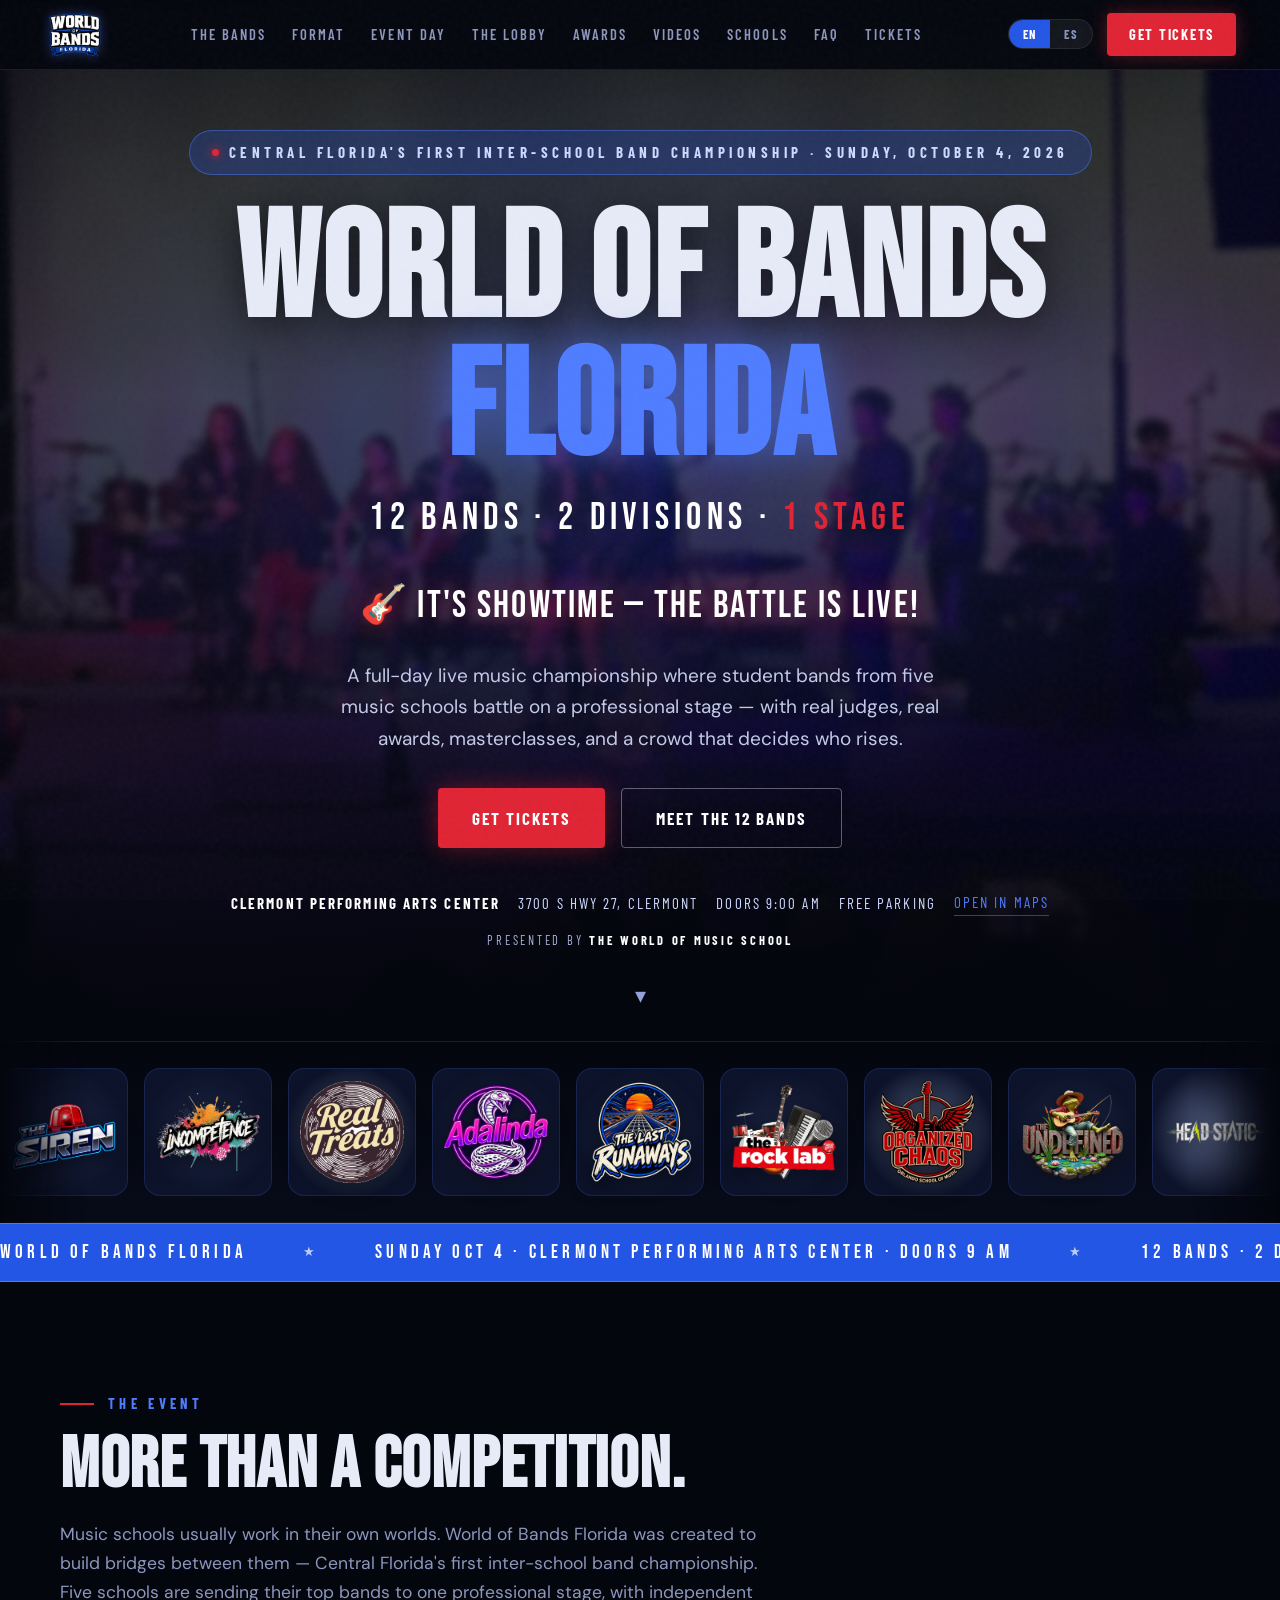
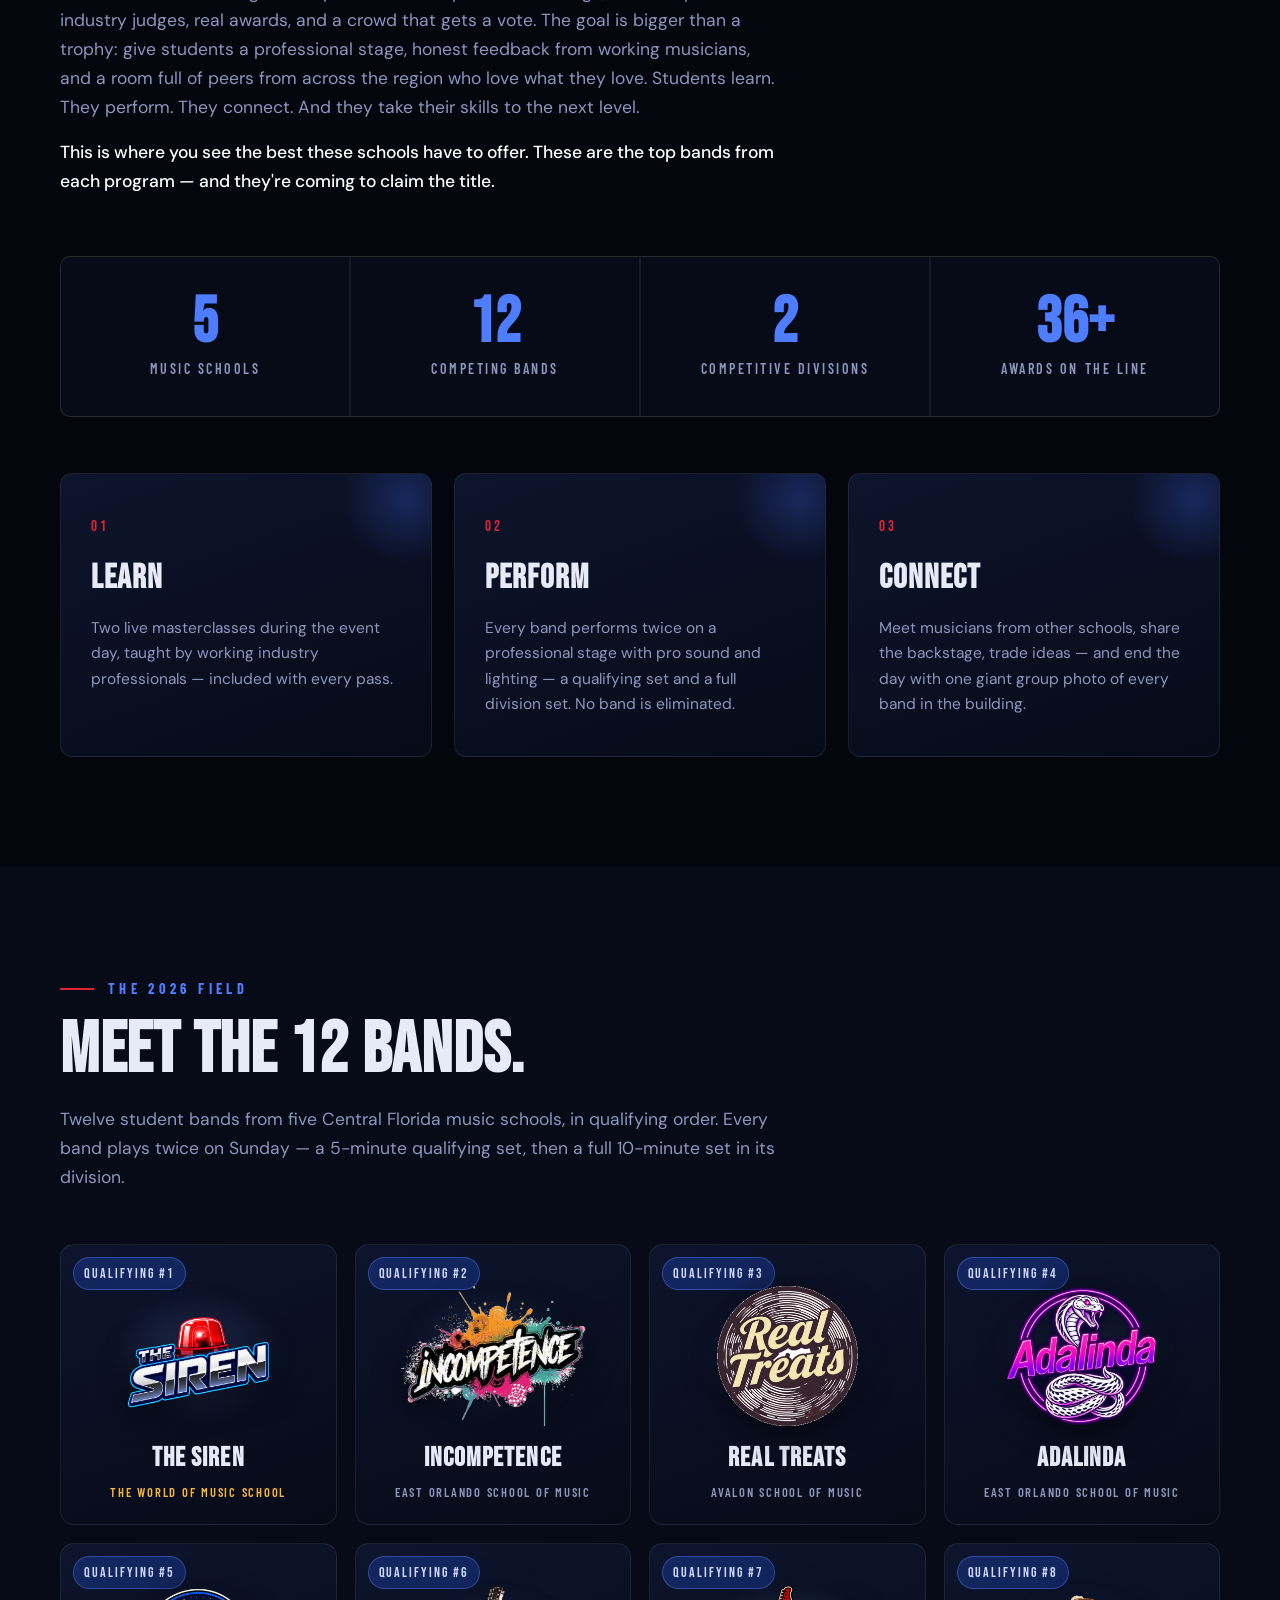
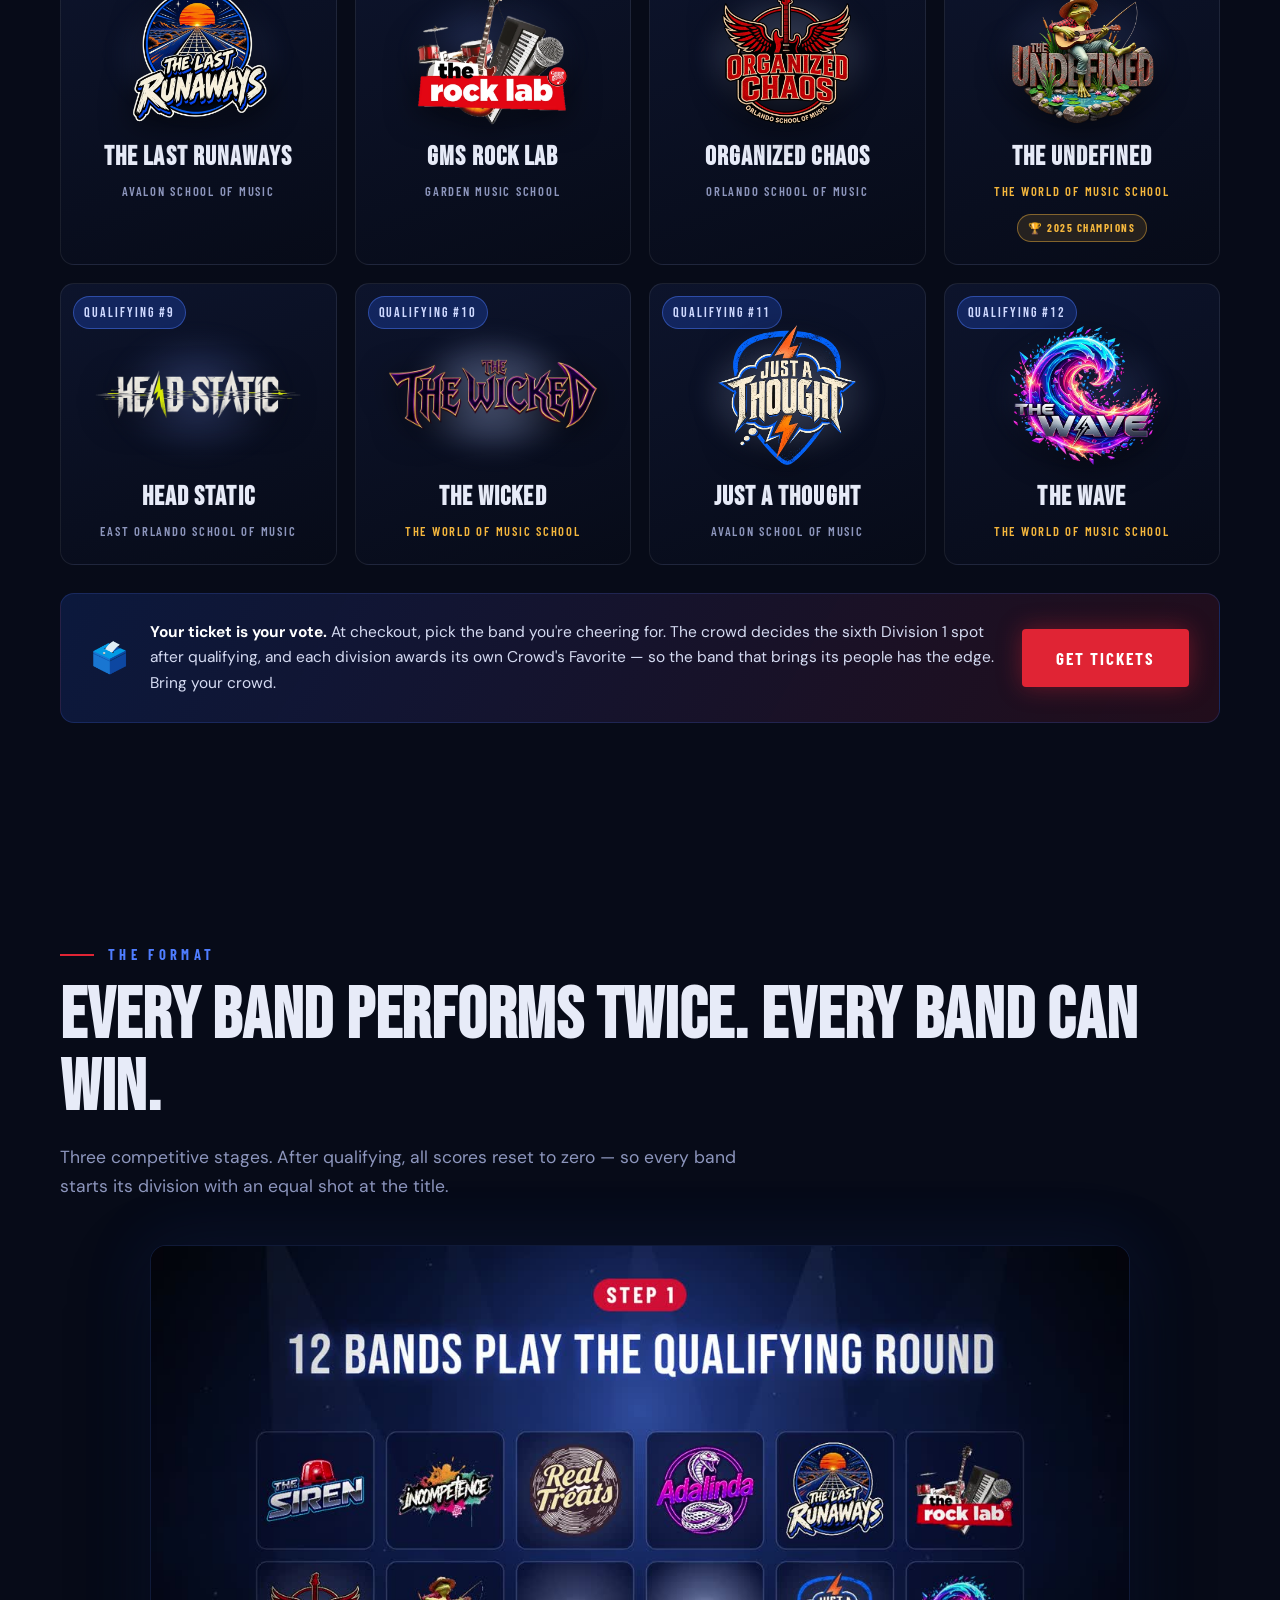
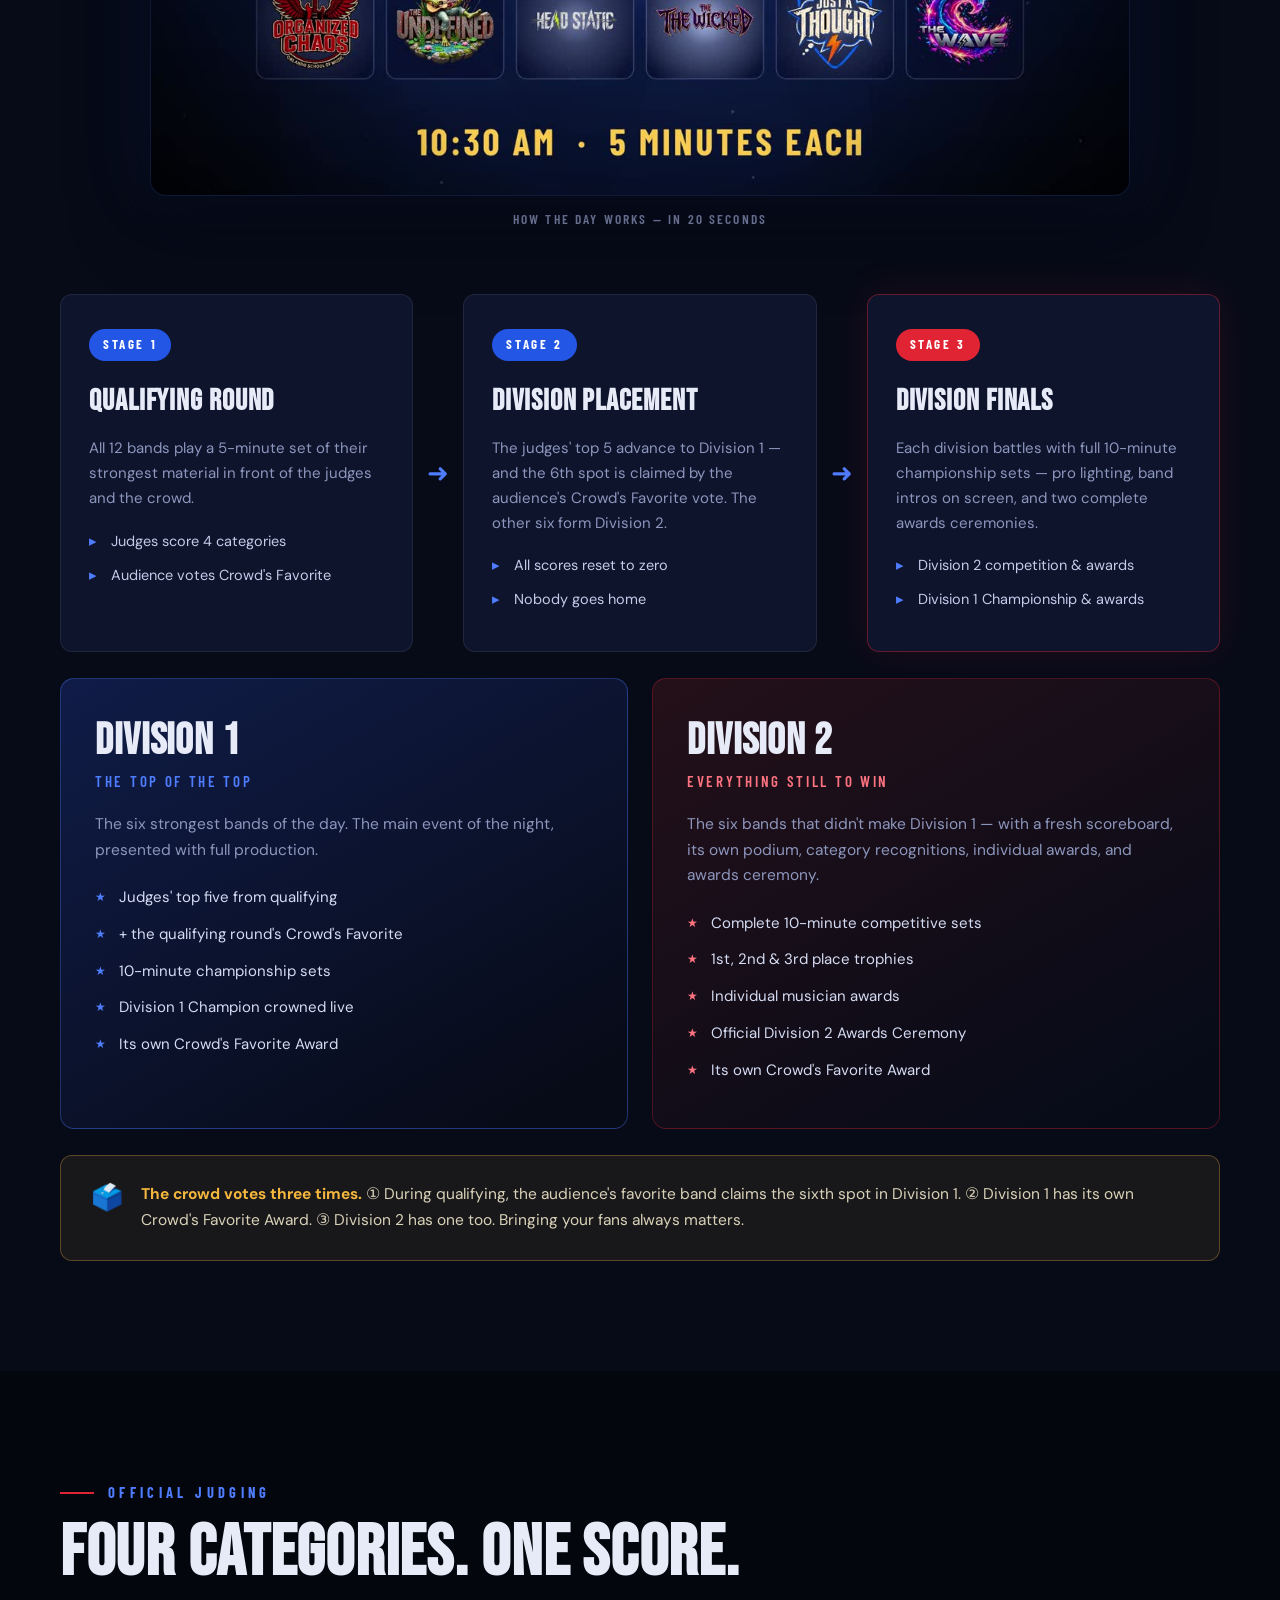
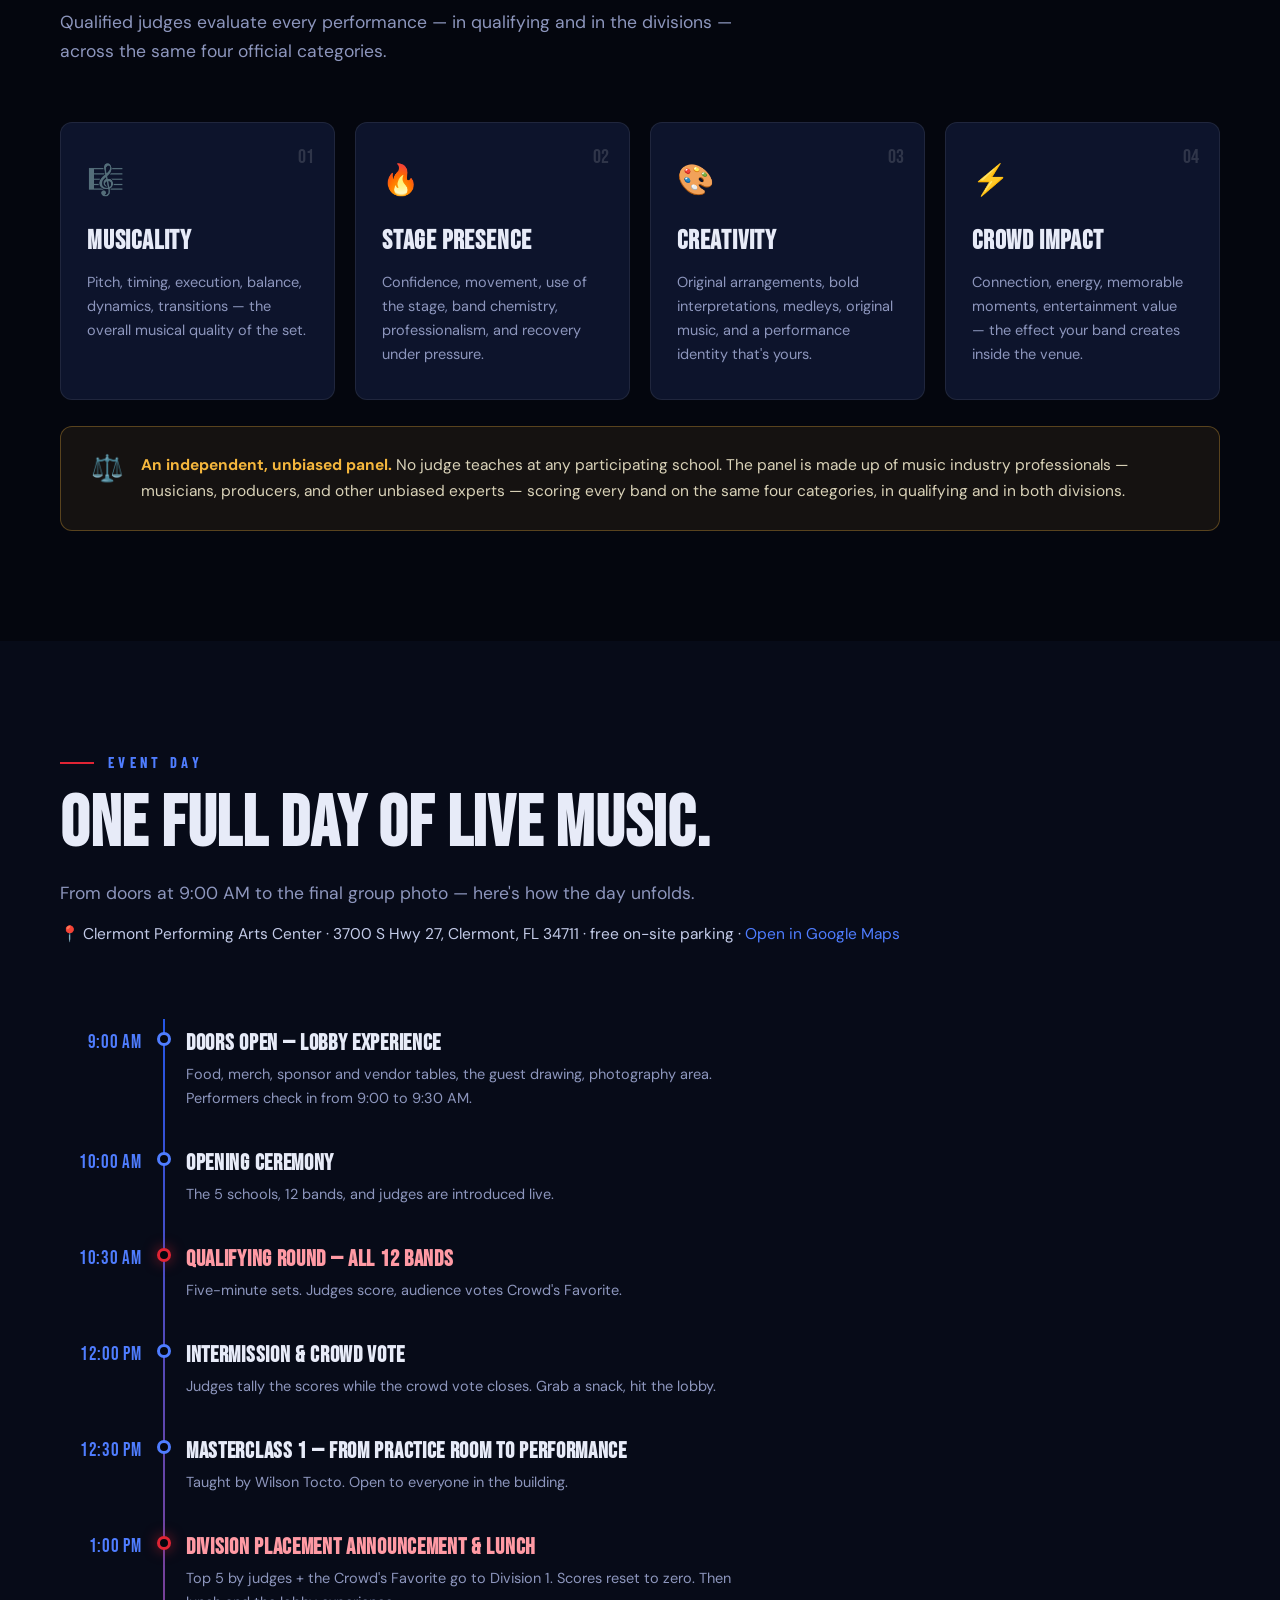
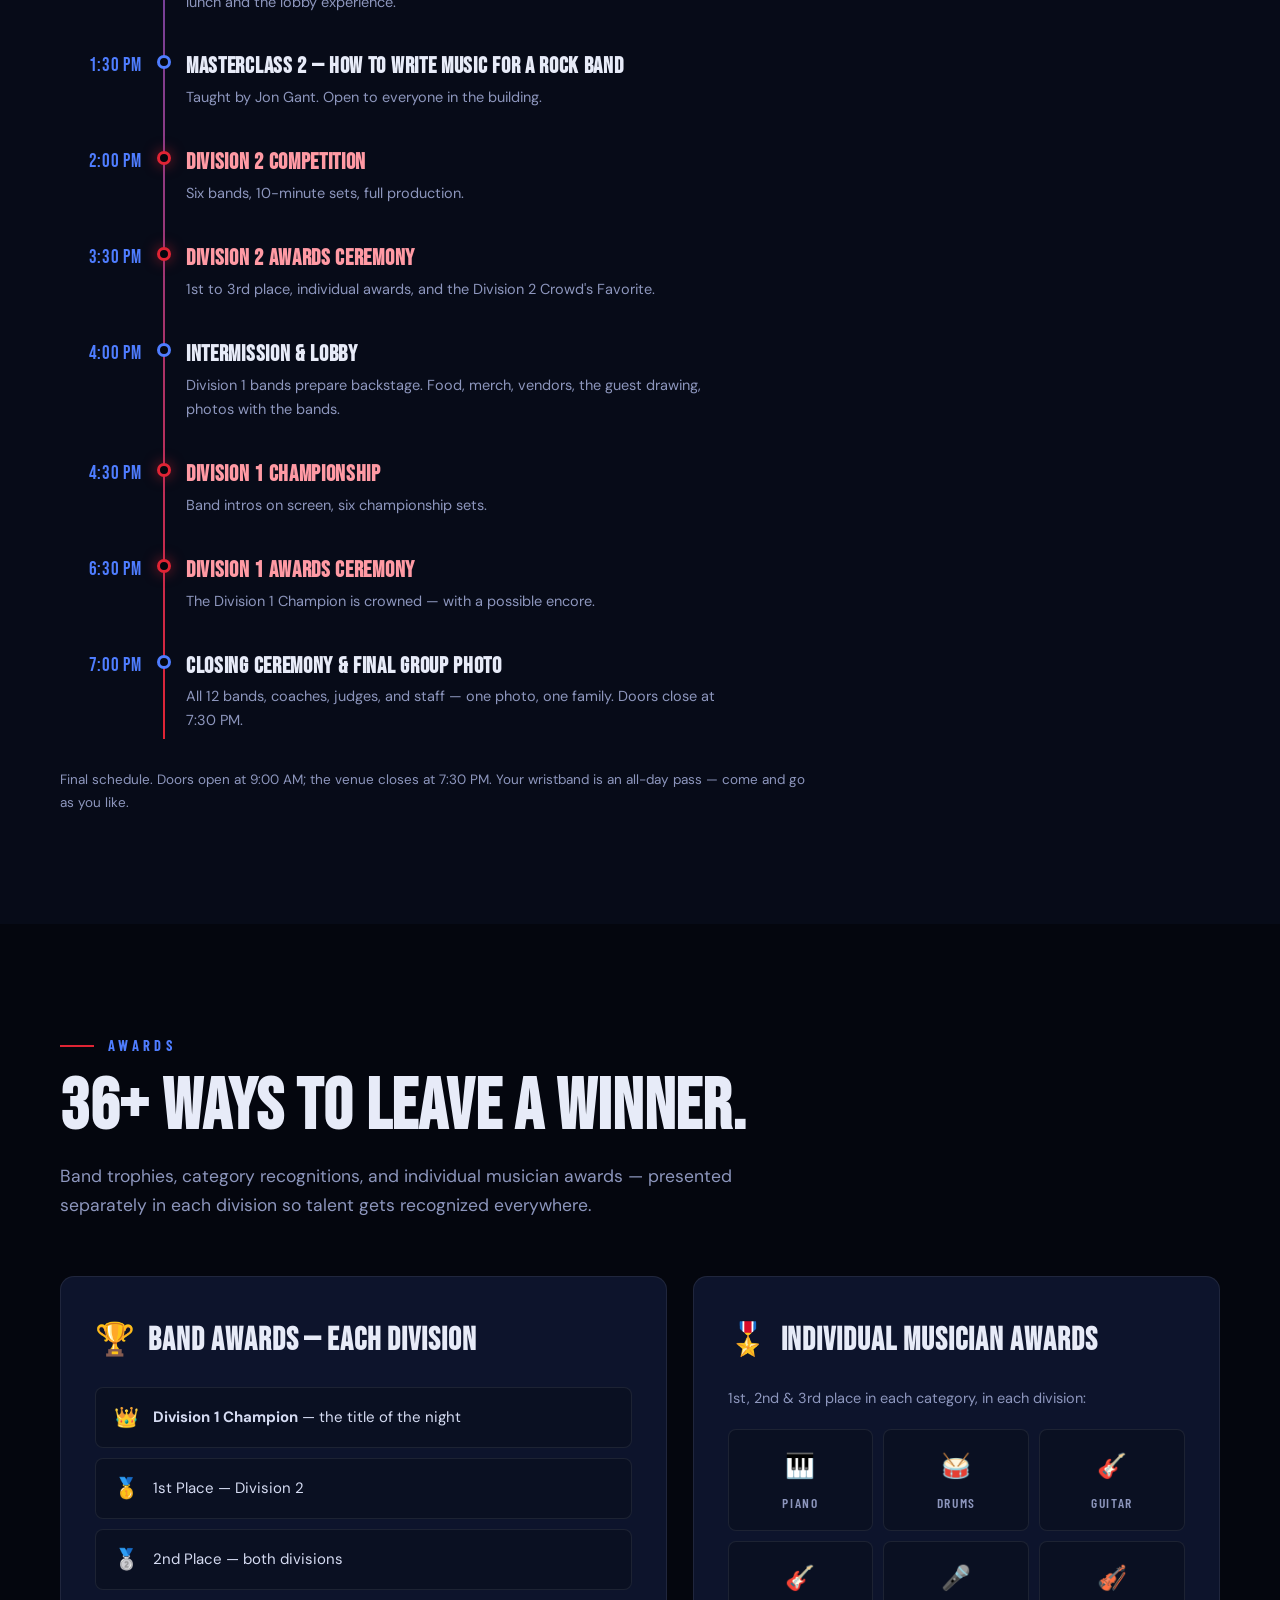
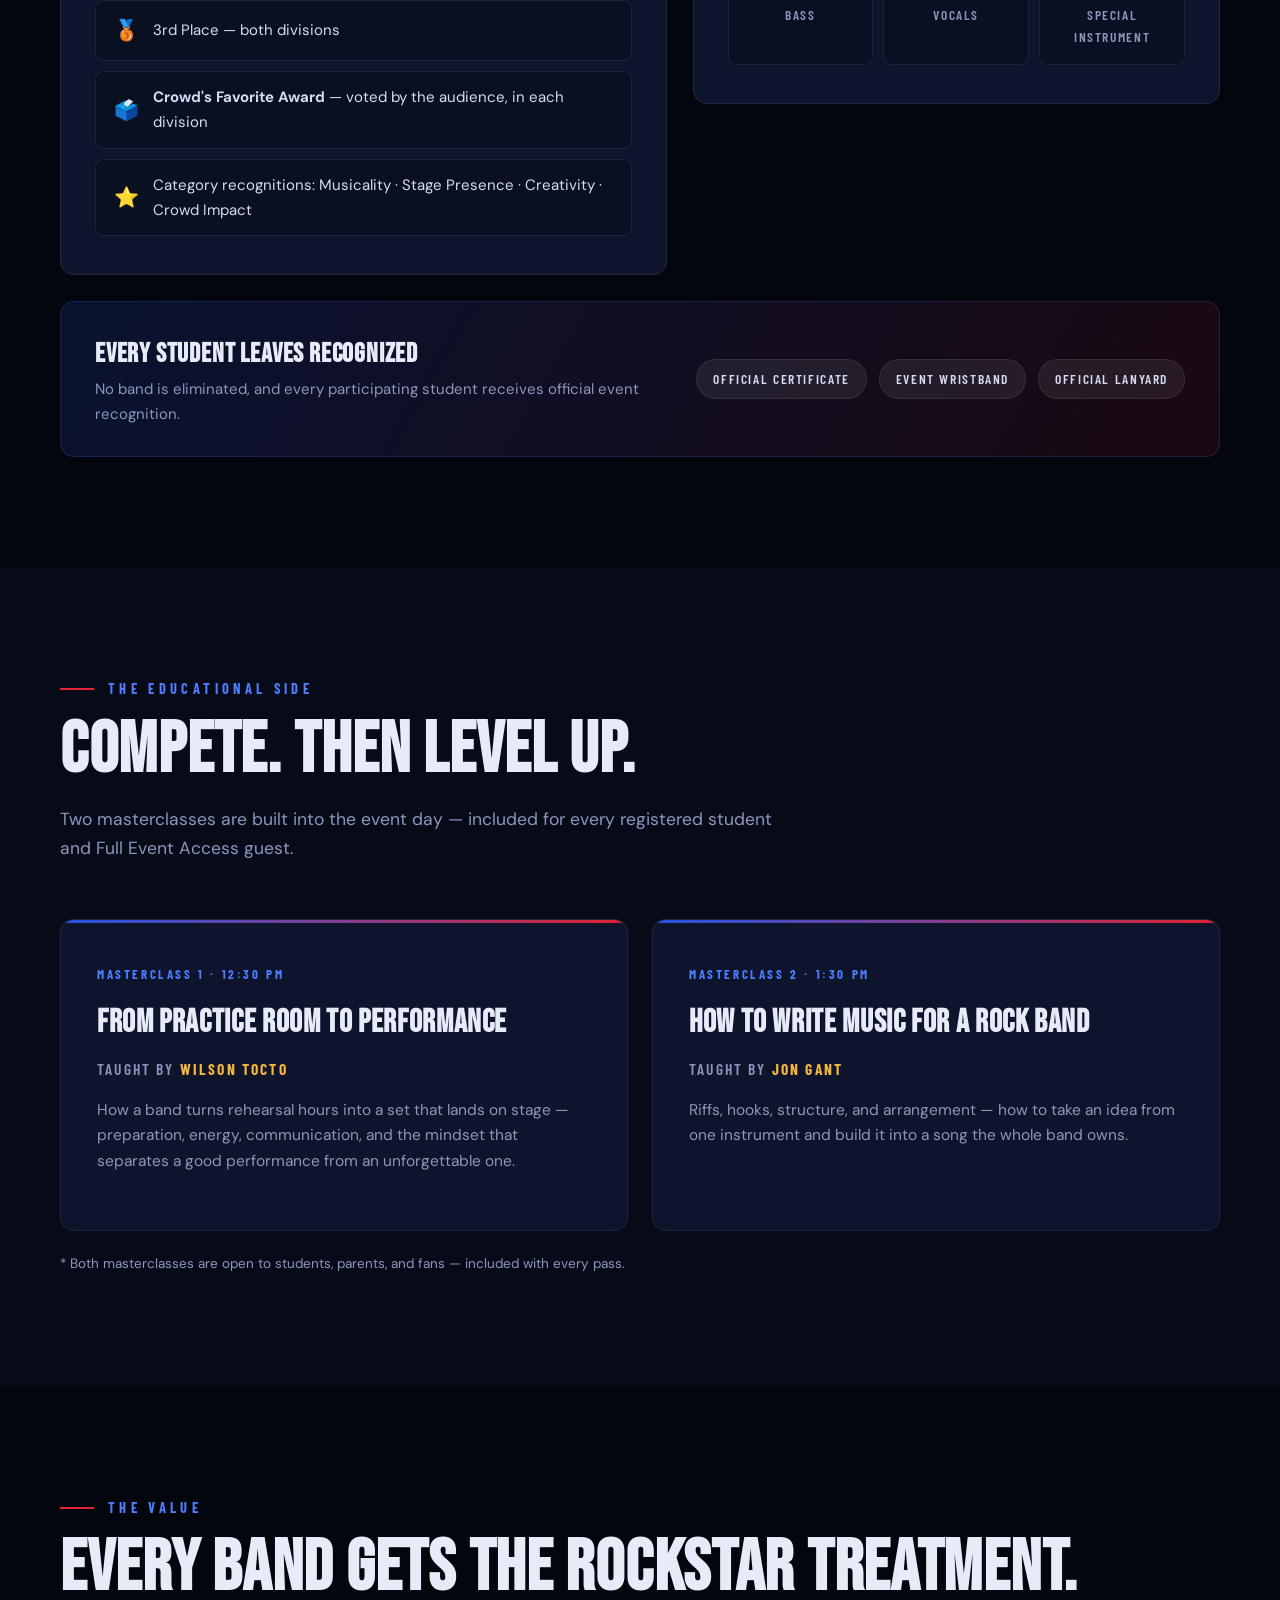
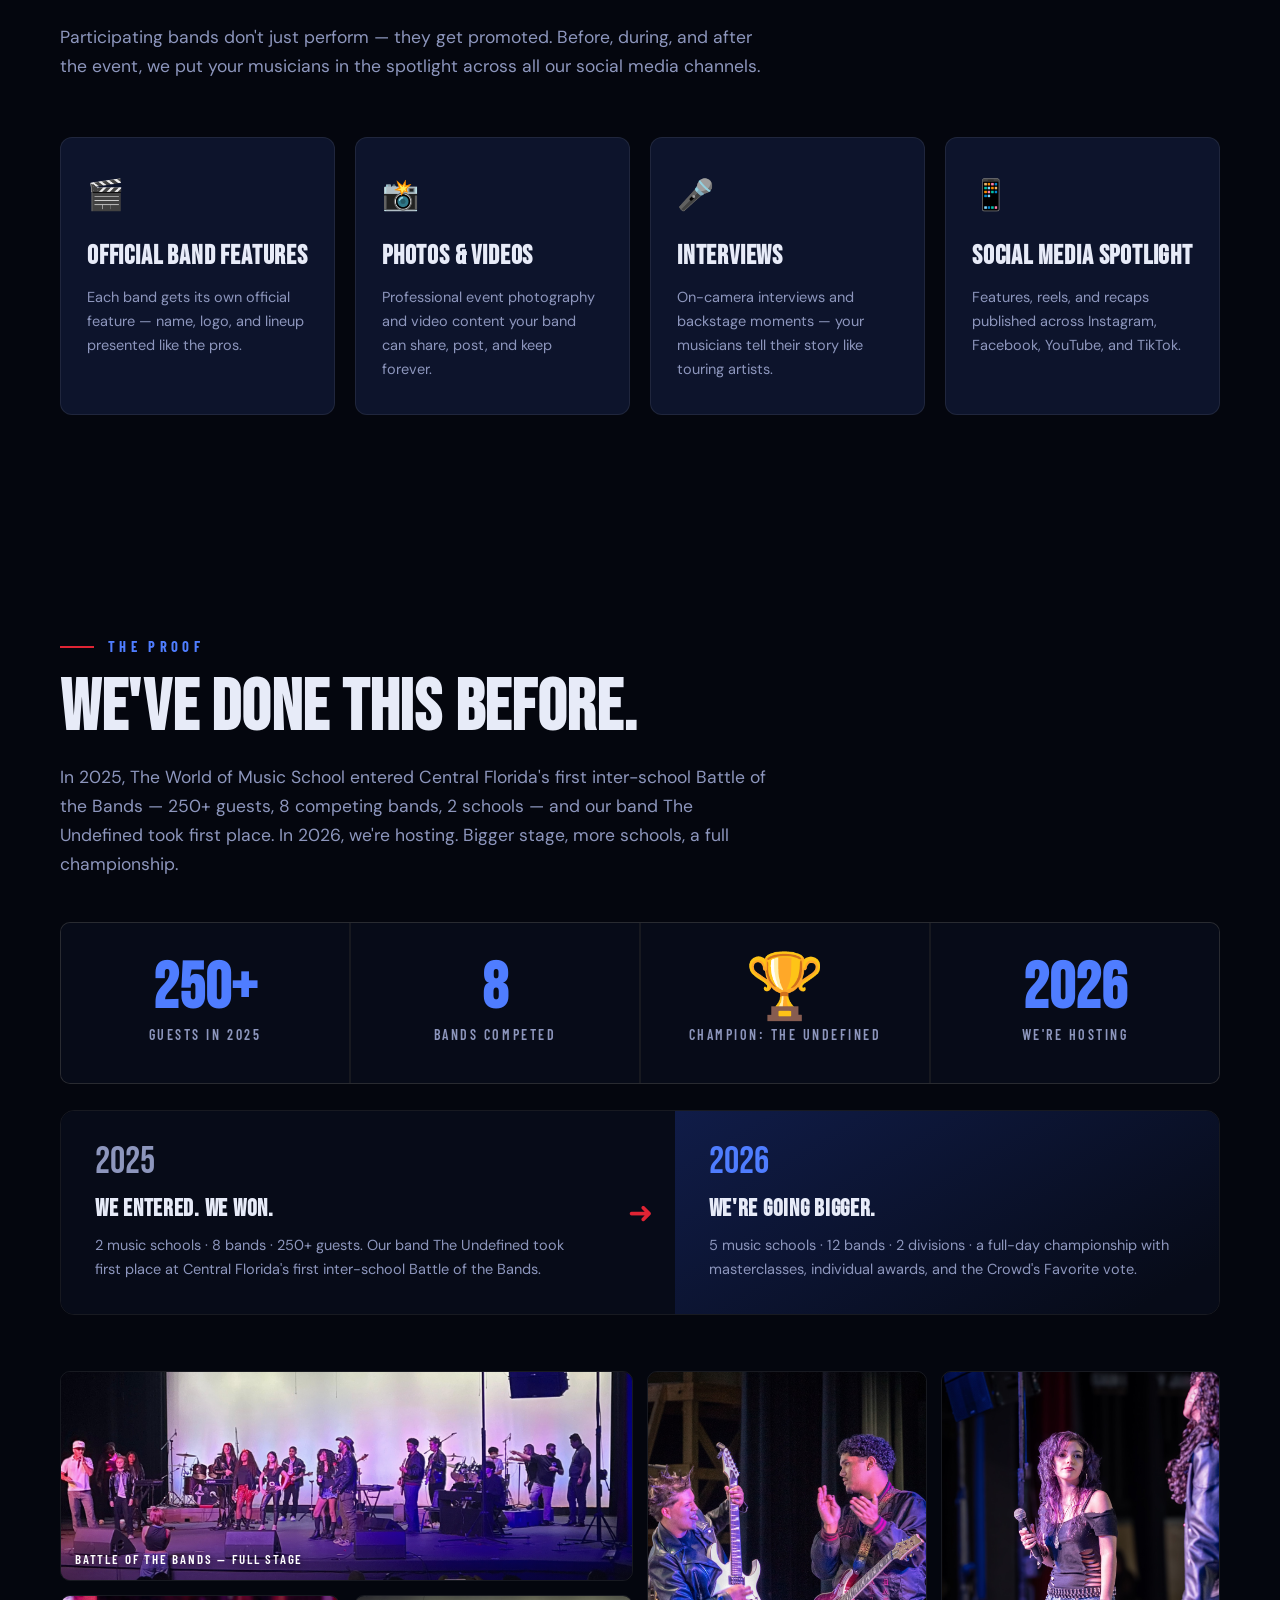
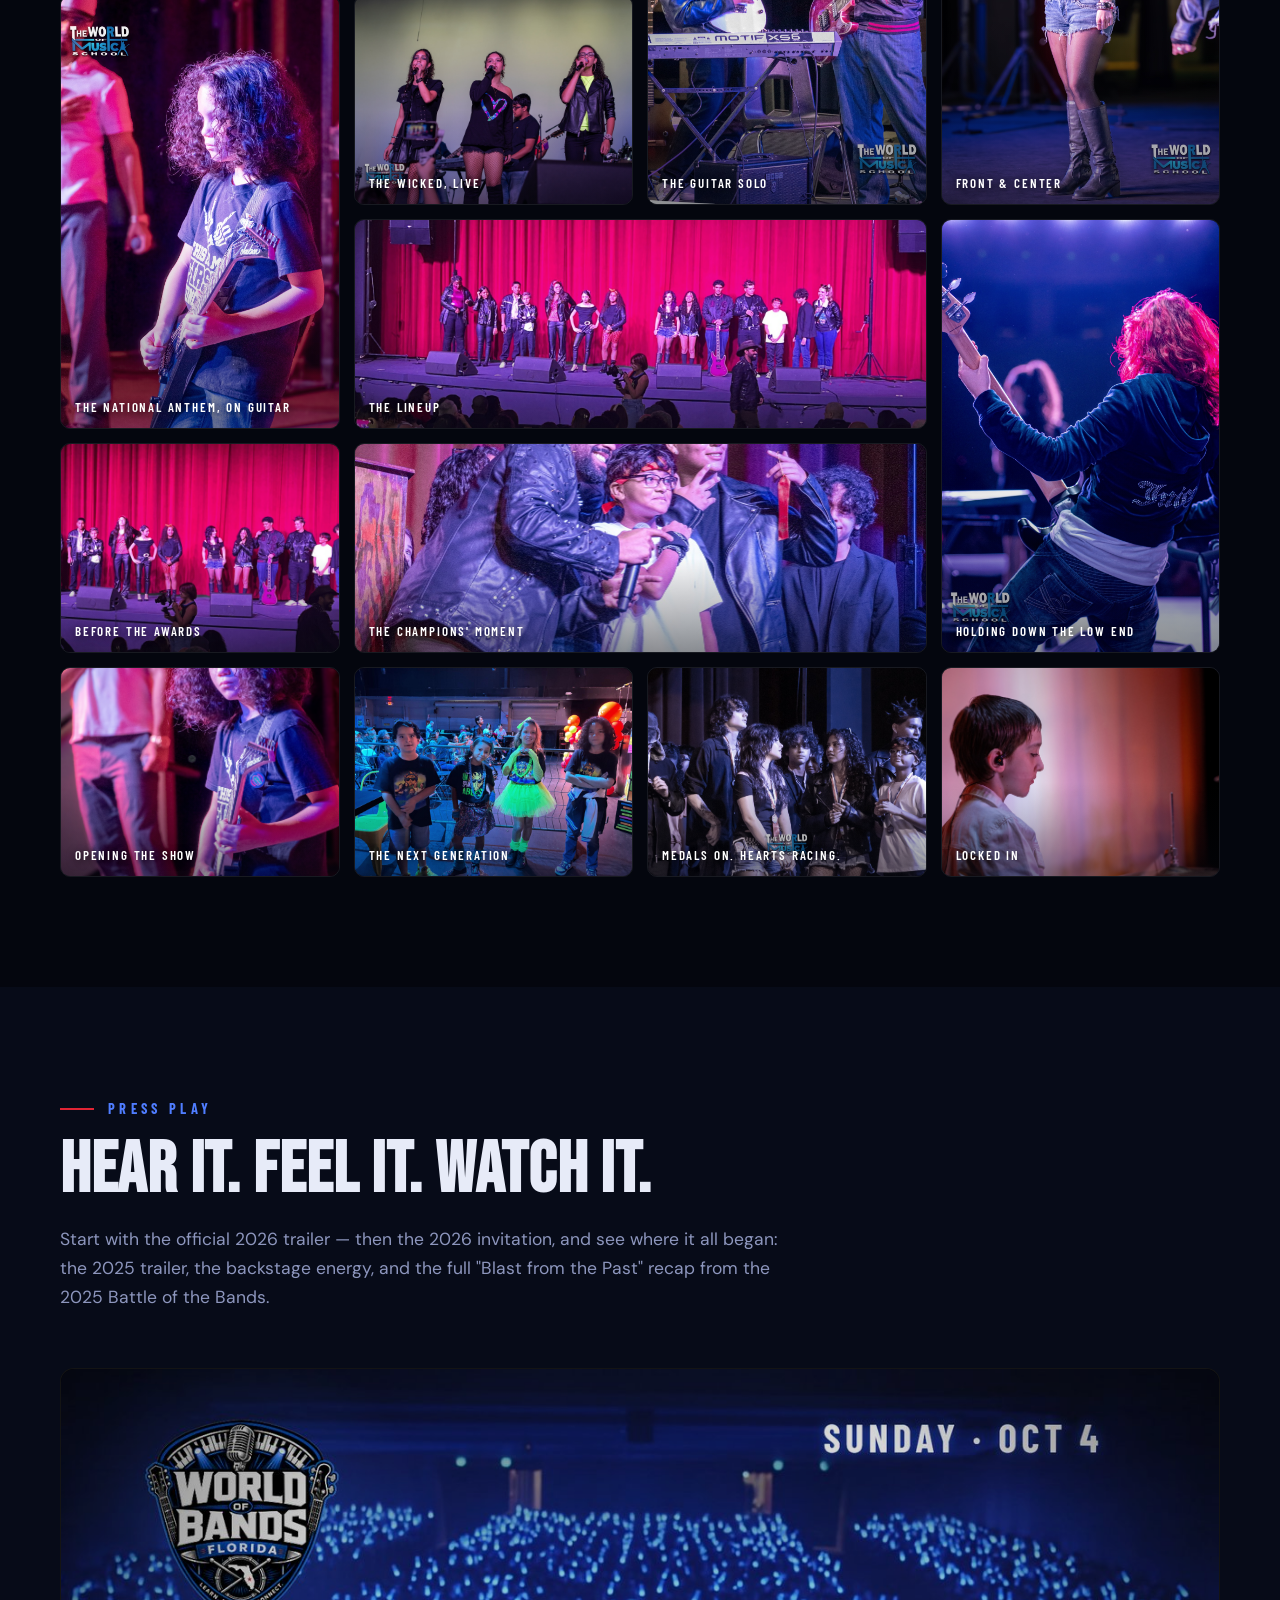
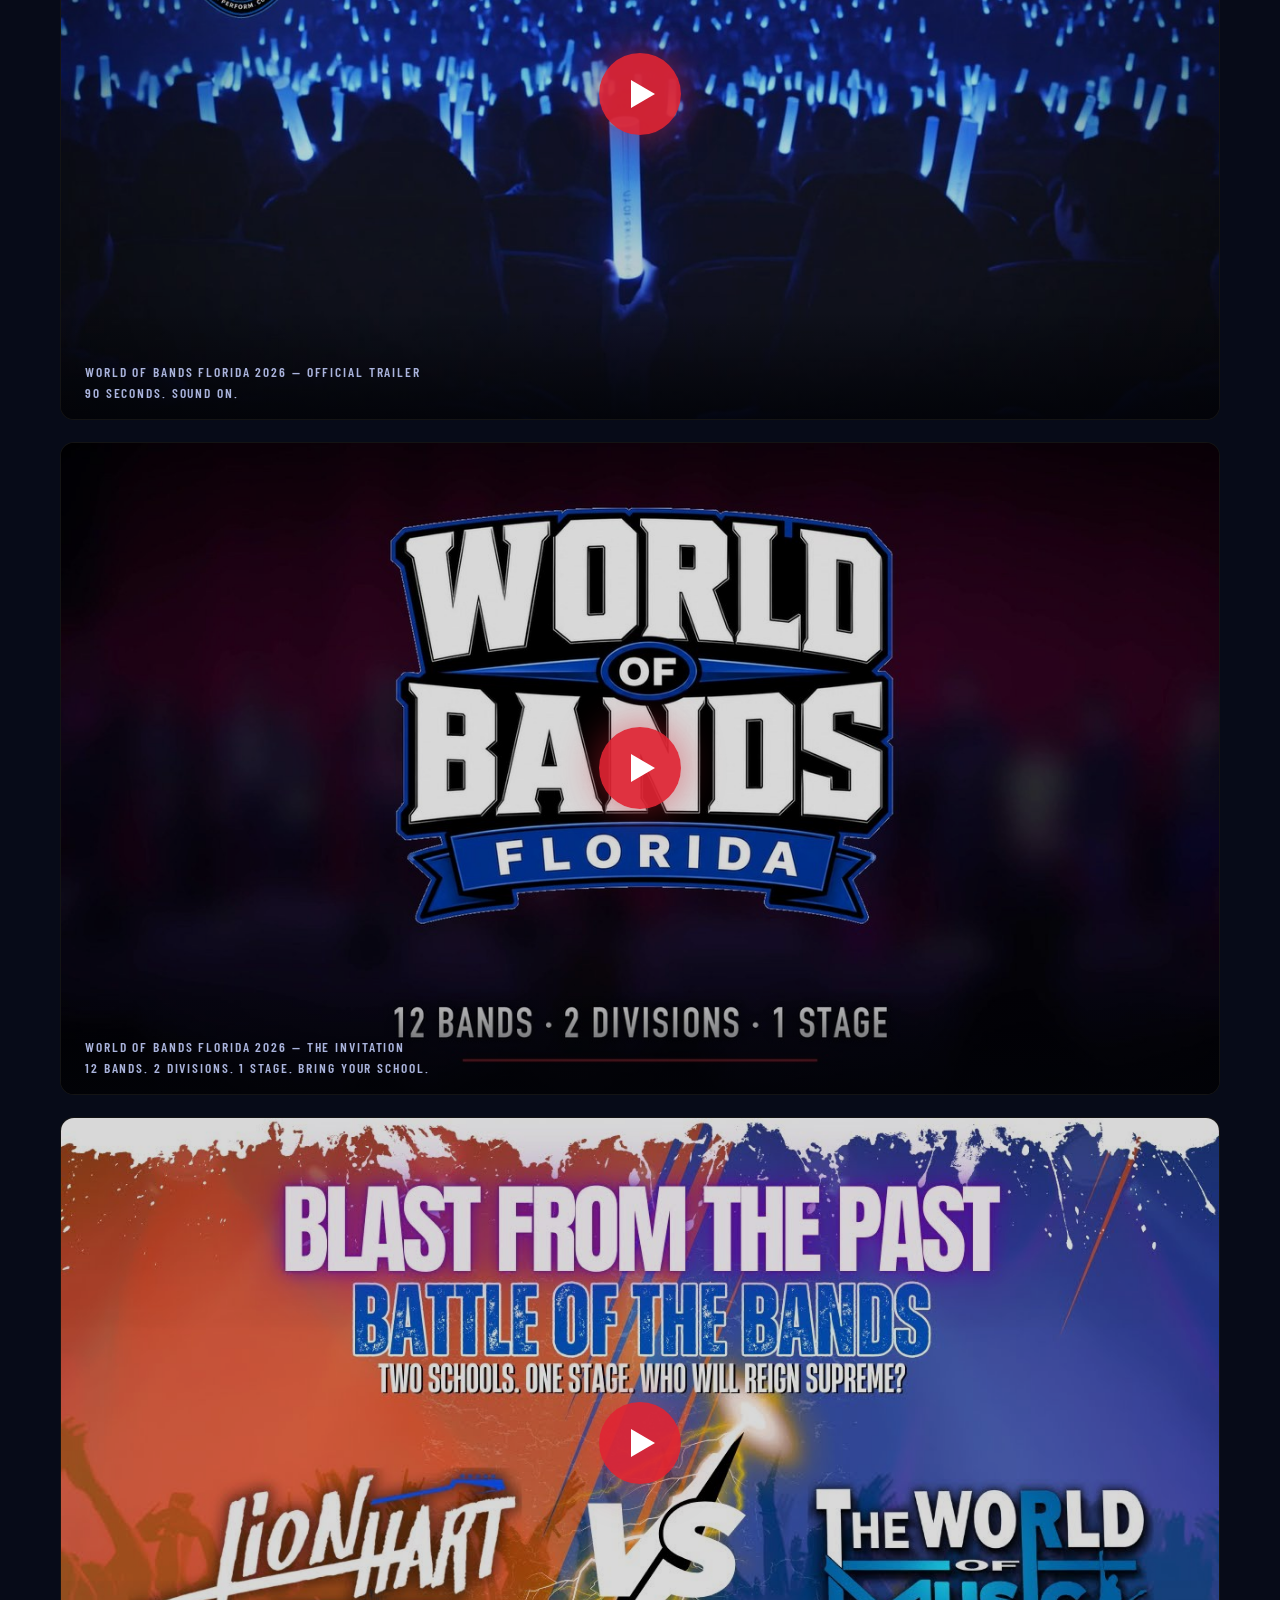
==== index.html @ dd812bed "Official 2026 trailer, mobile ticket bar, homepage loops - Official trailer (YouTube 3WxExtDOvRM) re" ====
<!DOCTYPE html>
<html lang="en">
<head>
<meta charset="UTF-8">
<meta name="viewport" content="width=device-width, initial-scale=1.0">
<title>World of Bands Florida — 12 Bands. 2 Divisions. 1 Stage.</title>
<meta name="description" content="Central Florida's first inter-school band championship. 12 student bands from 5 music schools, 2 divisions, 1 professional stage — plus masterclasses, awards, and a crowd that votes. Sunday, October 4, 2026 at the Clermont Performing Arts Center. Tickets on sale now.">
<!-- Social sharing -->
<link rel="canonical" href="https://worldofbands.com/">
<meta property="og:type" content="website">
<meta property="og:url" content="https://worldofbands.com/">
<meta property="og:title" content="World of Bands Florida — 12 Bands. 2 Divisions. 1 Stage.">
<meta property="og:description" content="Central Florida's first inter-school band championship — 12 bands, 5 schools, 2 divisions, 1 stage. Sunday, October 4, 2026, Clermont Performing Arts Center. Presented by The World of Music School. Tickets on sale now.">
<meta property="og:image" content="https://worldofbands.com/assets/img/og-share.jpg">
<meta property="og:image:width" content="1200">
<meta property="og:image:height" content="630">
<meta name="twitter:card" content="summary_large_image">
<link rel="icon" type="image/png" href="assets/img/crest-64.png">
<link rel="preconnect" href="https://fonts.googleapis.com">
<link rel="preconnect" href="https://fonts.gstatic.com" crossorigin>
<link href="https://fonts.googleapis.com/css2?family=Bebas+Neue&family=Barlow+Condensed:wght@400;500;600;700;800&family=DM+Sans:opsz,wght@9..40,300;9..40,400;9..40,500;9..40,600&display=swap" rel="stylesheet">
<link rel="stylesheet" href="style.css">
</head>
<body>

<!-- ==================== NAV ==================== -->
<nav id="nav">
  <a class="nav-logo" href="#top"><img src="assets/img/wordmark-nav.png" width="183" height="168" alt="World of Bands Florida"></a>
  <div class="nav-links">
    <a href="#bands"><span data-en>The Bands</span><span data-es>Las Bandas</span></a>
    <a href="#format"><span data-en>Format</span><span data-es>Formato</span></a>
    <a href="#day"><span data-en>Event Day</span><span data-es>El Día</span></a>
    <a href="#lobby"><span data-en>The Lobby</span><span data-es>El Lobby</span></a>
    <a href="#awards"><span data-en>Awards</span><span data-es>Premios</span></a>
    <a href="#videos"><span data-en>Videos</span><span data-es>Videos</span></a>
    <a href="#schools"><span data-en>Schools</span><span data-es>Escuelas</span></a>
    <a href="#faq">FAQ</a>
    <a href="/tickets"><span data-en>Tickets</span><span data-es>Boletos</span></a>
  </div>
  <div class="nav-right">
    <div class="lang-sw">
      <button id="btn-en" class="on" onclick="setLang('en')">EN</button>
      <button id="btn-es" onclick="setLang('es')">ES</button>
    </div>
    <a href="/tickets" class="nav-cta"><span data-en>Get Tickets</span><span data-es>Comprar Boletos</span></a>
    <button class="nav-burger" id="burger" onclick="toggleMob()" aria-label="Menu"><span></span><span></span><span></span></button>
  </div>
</nav>

<div class="mob-nav" id="mob-nav">
  <a href="#bands" onclick="toggleMob()"><span data-en>The 12 Bands</span><span data-es>Las 12 Bandas</span></a>
  <a href="#format" onclick="toggleMob()"><span data-en>Format</span><span data-es>Formato</span></a>
  <a href="#day" onclick="toggleMob()"><span data-en>Event Day</span><span data-es>El Día</span></a>
  <a href="#lobby" onclick="toggleMob()"><span data-en>The Lobby</span><span data-es>El Lobby</span></a>
  <a href="#awards" onclick="toggleMob()"><span data-en>Awards</span><span data-es>Premios</span></a>
  <a href="#videos" onclick="toggleMob()"><span data-en>Videos</span><span data-es>Videos</span></a>
  <a href="#schools" onclick="toggleMob()"><span data-en>The Schools</span><span data-es>Las Escuelas</span></a>
  <a href="/tickets" class="btn btn-red" onclick="toggleMob()"><span data-en>Get Tickets</span><span data-es>Comprar Boletos</span></a>
  <div class="lang-sw" style="margin-top:10px">
    <button id="mob-btn-en" class="on" onclick="setLang('en')">EN</button>
    <button id="mob-btn-es" onclick="setLang('es')">ES</button>
  </div>
</div>

<!-- ==================== HERO ==================== -->
<header class="hero" id="top">
  <div class="hero-bg"><img src="assets/img/botb-stage.jpg" alt="World of Bands Florida stage"></div>
  <div class="hero-inner">
    <span class="hero-kicker"><span class="dot"></span><span data-en>Central Florida's First Inter-School Band Championship · Sunday, October 4, 2026</span><span data-es>El Primer Campeonato de Bandas entre Escuelas de Florida Central · Domingo 4 de Octubre, 2026</span></span>
    <h1>WORLD OF BANDS<br><span class="fl">FLORIDA</span></h1>
    <div class="hero-tag">12 <span data-en>BANDS</span><span data-es>BANDAS</span> · 2 <span data-en>DIVISIONS</span><span data-es>DIVISIONES</span> · <em>1 <span data-en>STAGE</span><span data-es>ESCENARIO</span></em></div>

    <div class="countdown" id="countdown" aria-label="Countdown to event day">
      <div class="cd-box"><b id="cd-d">–</b><span data-en>Days</span><span data-es>Días</span></div>
      <div class="cd-sep">:</div>
      <div class="cd-box"><b id="cd-h">–</b><span data-en>Hours</span><span data-es>Horas</span></div>
      <div class="cd-sep">:</div>
      <div class="cd-box"><b id="cd-m">–</b><span data-en>Minutes</span><span data-es>Minutos</span></div>
      <div class="cd-sep">:</div>
      <div class="cd-box"><b id="cd-s">–</b><span data-en>Seconds</span><span data-es>Segundos</span></div>
    </div>
    <div class="cd-live" id="cd-live" style="display:none"><span data-en>🎸 It's showtime — the battle is LIVE!</span><span data-es>🎸 ¡Llegó la hora — la batalla está EN VIVO!</span></div>
    <p class="hero-sub">
      <span data-en>A full-day live music championship where student bands from five music schools battle on a professional stage — with real judges, real awards, masterclasses, and a crowd that decides who rises.</span>
      <span data-es>Un campeonato de música en vivo de día completo donde bandas estudiantiles de cinco escuelas de música compiten en un escenario profesional — con jueces reales, premios reales, masterclasses y un público que decide quién sube.</span>
    </p>
    <div class="hero-ctas">
      <a href="/tickets" class="btn btn-red"><span data-en>Get Tickets</span><span data-es>Comprar Boletos</span></a>
      <a href="#bands" class="btn btn-ghost"><span data-en>Meet the 12 Bands</span><span data-es>Conoce las 12 Bandas</span></a>
    </div>
    <div class="hero-venue">
      <b>Clermont Performing Arts Center</b>
      <span>3700 S Hwy 27, Clermont</span>
      <span><span data-en>Doors 9:00 AM</span><span data-es>Puertas 9:00 AM</span></span>
      <span><span data-en>Free parking</span><span data-es>Estacionamiento gratis</span></span>
      <a href="https://www.google.com/maps/search/?api=1&query=Clermont+Performing+Arts+Center+3700+S+Hwy+27+Clermont+FL+34711" target="_blank" rel="noopener"><span data-en>Open in Maps</span><span data-es>Abrir en Maps</span></a>
    </div>
    <div class="hero-presented"><span data-en>Presented by</span><span data-es>Presentado por</span> <b>The World of Music School</b></div>
  </div>
  <div class="hero-scroll">▾</div>
</header>

<!-- ============ BAND RIBBON: the 12 bands, equal size and equal time on screen ============ -->
<section class="band-ribbon" aria-label="The 12 bands of World of Bands Florida 2026">
  <div class="br-track">
      <a class="br-tile" href="#the-siren"><img src="assets/img/bands/the-siren.webp" alt="The Siren" loading="lazy" width="120" height="120"></a>
      <a class="br-tile" href="#incompetence"><img src="assets/img/bands/incompetence.webp" alt="Incompetence" loading="lazy" width="120" height="120"></a>
      <a class="br-tile dark" href="#real-treats"><img src="assets/img/bands/real-treats.webp" alt="Real Treats" loading="lazy" width="120" height="120"></a>
      <a class="br-tile" href="#adalinda"><img src="assets/img/bands/adalinda.webp" alt="Adalinda" loading="lazy" width="120" height="120"></a>
      <a class="br-tile" href="#the-last-runaways"><img src="assets/img/bands/the-last-runaways.webp" alt="The Last Runaways" loading="lazy" width="120" height="120"></a>
      <a class="br-tile" href="#gms-rock-lab"><img src="assets/img/bands/gms-rock-lab.webp" alt="GMS Rock Lab" loading="lazy" width="120" height="120"></a>
      <a class="br-tile dark" href="#organized-chaos"><img src="assets/img/bands/organized-chaos.webp" alt="Organized Chaos" loading="lazy" width="120" height="120"></a>
      <a class="br-tile" href="#the-undefined"><img src="assets/img/bands/the-undefined.webp" alt="The Undefined" loading="lazy" width="120" height="120"></a>
      <a class="br-tile dark" href="#head-static"><img src="assets/img/bands/head-static.webp" alt="Head Static" loading="lazy" width="120" height="120"></a>
      <a class="br-tile dark" href="#the-wicked"><img src="assets/img/bands/the-wicked.webp" alt="The Wicked" loading="lazy" width="120" height="120"></a>
      <a class="br-tile dark" href="#just-a-thought"><img src="assets/img/bands/just-a-thought.webp" alt="Just A Thought" loading="lazy" width="120" height="120"></a>
      <a class="br-tile" href="#the-wave"><img src="assets/img/bands/the-wave.webp" alt="The Wave" loading="lazy" width="120" height="120"></a>
      <a class="br-tile" href="#the-siren" aria-hidden="true" tabindex="-1"><img src="assets/img/bands/the-siren.webp" alt="" loading="lazy" width="120" height="120"></a>
      <a class="br-tile" href="#incompetence" aria-hidden="true" tabindex="-1"><img src="assets/img/bands/incompetence.webp" alt="" loading="lazy" width="120" height="120"></a>
      <a class="br-tile dark" href="#real-treats" aria-hidden="true" tabindex="-1"><img src="assets/img/bands/real-treats.webp" alt="" loading="lazy" width="120" height="120"></a>
      <a class="br-tile" href="#adalinda" aria-hidden="true" tabindex="-1"><img src="assets/img/bands/adalinda.webp" alt="" loading="lazy" width="120" height="120"></a>
      <a class="br-tile" href="#the-last-runaways" aria-hidden="true" tabindex="-1"><img src="assets/img/bands/the-last-runaways.webp" alt="" loading="lazy" width="120" height="120"></a>
      <a class="br-tile" href="#gms-rock-lab" aria-hidden="true" tabindex="-1"><img src="assets/img/bands/gms-rock-lab.webp" alt="" loading="lazy" width="120" height="120"></a>
      <a class="br-tile dark" href="#organized-chaos" aria-hidden="true" tabindex="-1"><img src="assets/img/bands/organized-chaos.webp" alt="" loading="lazy" width="120" height="120"></a>
      <a class="br-tile" href="#the-undefined" aria-hidden="true" tabindex="-1"><img src="assets/img/bands/the-undefined.webp" alt="" loading="lazy" width="120" height="120"></a>
      <a class="br-tile dark" href="#head-static" aria-hidden="true" tabindex="-1"><img src="assets/img/bands/head-static.webp" alt="" loading="lazy" width="120" height="120"></a>
      <a class="br-tile dark" href="#the-wicked" aria-hidden="true" tabindex="-1"><img src="assets/img/bands/the-wicked.webp" alt="" loading="lazy" width="120" height="120"></a>
      <a class="br-tile dark" href="#just-a-thought" aria-hidden="true" tabindex="-1"><img src="assets/img/bands/just-a-thought.webp" alt="" loading="lazy" width="120" height="120"></a>
      <a class="br-tile" href="#the-wave" aria-hidden="true" tabindex="-1"><img src="assets/img/bands/the-wave.webp" alt="" loading="lazy" width="120" height="120"></a>
  </div>
</section>

<!-- marquee -->
<div class="marquee" aria-hidden="true">
  <div class="marquee-track" id="marquee-track">
    <span>WORLD OF BANDS FLORIDA</span><span>SUNDAY OCT 4 · CLERMONT PERFORMING ARTS CENTER · DOORS 9 AM</span><span>12 BANDS · 2 DIVISIONS · 1 STAGE</span><span>YOUR TICKET IS YOUR VOTE</span><span>LIVE YOUR SOUND</span><span>ONE STAGE · ONE DREAM</span>
  </div>
</div>

<!-- ==================== ABOUT ==================== -->
<section id="about">
  <div class="wrap">
    <div class="rv">
      <div class="sec-kicker"><span data-en>The Event</span><span data-es>El Evento</span></div>
      <h2 class="sec-title"><span data-en>More Than a Competition.</span><span data-es>Más que una Competencia.</span></h2>
      <p class="sec-lead">
        <span data-en>Music schools usually work in their own worlds. World of Bands Florida was created to build bridges between them — Central Florida's first inter-school band championship. Five schools are sending their top bands to one professional stage, with independent industry judges, real awards, and a crowd that gets a vote. The goal is bigger than a trophy: give students a professional stage, honest feedback from working musicians, and a room full of peers from across the region who love what they love. Students learn. They perform. They connect. And they take their skills to the next level.</span>
        <span data-es>Las escuelas de música suelen trabajar cada una en su mundo. World of Bands Florida nació para construir puentes entre ellas — el primer campeonato de bandas entre escuelas de Florida Central. Cinco escuelas envían sus mejores bandas a un escenario profesional, con jueces independientes de la industria, premios reales y un público que vota. La meta es más grande que un trofeo: darle a los estudiantes un escenario profesional, feedback honesto de músicos en activo y una sala llena de compañeros de toda la región que aman lo mismo que ellos. Aprenden. Tocan. Conectan. Y llevan sus habilidades al siguiente nivel.</span>
      </p>
      <p class="sec-lead" style="margin-top:16px;color:#fff;font-weight:500">
        <span data-en>This is where you see the best these schools have to offer. These are the top bands from each program — and they're coming to claim the title.</span>
        <span data-es>Aquí se ve lo mejor que estas escuelas tienen para ofrecer. Son las mejores bandas de cada programa — y vienen a reclamar el título.</span>
      </p>
    </div>

    <div class="stats rv">
      <div class="stat"><b><i>5</i></b><span data-en>Music Schools</span><span data-es>Escuelas de Música</span></div>
      <div class="stat"><b><i>12</i></b><span data-en>Competing Bands</span><span data-es>Bandas Compitiendo</span></div>
      <div class="stat"><b><i>2</i></b><span data-en>Competitive Divisions</span><span data-es>Divisiones Competitivas</span></div>
      <div class="stat"><b><i>36+</i></b><span data-en>Awards on the Line</span><span data-es>Premios en Juego</span></div>
    </div>

    <div class="pillars">
      <div class="pillar rv">
        <span class="num">01</span>
        <h3><span data-en>Learn</span><span data-es>Aprende</span></h3>
        <p><span data-en>Two live masterclasses during the event day, taught by working industry professionals — included with every pass.</span><span data-es>Dos masterclasses en vivo durante el evento, dictadas por profesionales de la industria — incluidas con cada pase.</span></p>
      </div>
      <div class="pillar rv">
        <span class="num">02</span>
        <h3><span data-en>Perform</span><span data-es>Toca</span></h3>
        <p><span data-en>Every band performs twice on a professional stage with pro sound and lighting — a qualifying set and a full division set. No band is eliminated.</span><span data-es>Cada banda toca dos veces en un escenario profesional con sonido e iluminación pro — un set clasificatorio y un set completo de división. Ninguna banda es eliminada.</span></p>
      </div>
      <div class="pillar rv">
        <span class="num">03</span>
        <h3><span data-en>Connect</span><span data-es>Conecta</span></h3>
        <p><span data-en>Meet musicians from other schools, share the backstage, trade ideas — and end the day with one giant group photo of every band in the building.</span><span data-es>Conoce músicos de otras escuelas, comparte el backstage, intercambia ideas — y cierra el día con una foto grupal gigante con todas las bandas.</span></p>
      </div>
    </div>
  </div>
</section>

<!-- ==================== MEET THE 12 BANDS ==================== -->
<section id="bands">
  <div class="wrap">
    <div class="rv">
      <div class="sec-kicker"><span data-en>The 2026 Field</span><span data-es>El Grupo 2026</span></div>
      <h2 class="sec-title"><span data-en>Meet the 12 Bands.</span><span data-es>Conoce las 12 Bandas.</span></h2>
      <p class="sec-lead"><span data-en>Twelve student bands from five Central Florida music schools, in qualifying order. Every band plays twice on Sunday — a 5-minute qualifying set, then a full 10-minute set in its division.</span><span data-es>Doce bandas estudiantiles de cinco escuelas de música de Florida Central, en orden de clasificación. Cada banda toca dos veces el domingo — un set clasificatorio de 5 minutos y luego un set completo de 10 minutos en su división.</span></p>
    </div>
    <div class="bands-grid">
      <div class="band twom rv" id="the-siren"><span class="slot"><span data-en>Qualifying</span><span data-es>Clasif.</span> #1</span><div class="band-logo"><img src="assets/img/bands/the-siren.webp" alt="The Siren" loading="lazy"></div><h4>The Siren</h4><span class="school">The World of Music School</span></div>
      <div class="band rv" id="incompetence"><span class="slot"><span data-en>Qualifying</span><span data-es>Clasif.</span> #2</span><div class="band-logo"><img src="assets/img/bands/incompetence.webp" alt="Incompetence" loading="lazy"></div><h4>Incompetence</h4><span class="school">East Orlando School of Music</span></div>
      <div class="band rv" id="real-treats"><span class="slot"><span data-en>Qualifying</span><span data-es>Clasif.</span> #3</span><div class="band-logo"><img src="assets/img/bands/real-treats.webp" alt="Real Treats" loading="lazy"></div><h4>Real Treats</h4><span class="school">Avalon School of Music</span></div>
      <div class="band rv" id="adalinda"><span class="slot"><span data-en>Qualifying</span><span data-es>Clasif.</span> #4</span><div class="band-logo"><img src="assets/img/bands/adalinda.webp" alt="Adalinda" loading="lazy"></div><h4>Adalinda</h4><span class="school">East Orlando School of Music</span></div>
      <div class="band rv" id="the-last-runaways"><span class="slot"><span data-en>Qualifying</span><span data-es>Clasif.</span> #5</span><div class="band-logo"><img src="assets/img/bands/the-last-runaways.webp" alt="The Last Runaways" loading="lazy"></div><h4>The Last Runaways</h4><span class="school">Avalon School of Music</span></div>
      <div class="band rv" id="gms-rock-lab"><span class="slot"><span data-en>Qualifying</span><span data-es>Clasif.</span> #6</span><div class="band-logo"><img src="assets/img/bands/gms-rock-lab.webp" alt="GMS Rock Lab" loading="lazy"></div><h4>GMS Rock Lab</h4><span class="school">Garden Music School</span></div>
      <div class="band dark rv" id="organized-chaos"><span class="slot"><span data-en>Qualifying</span><span data-es>Clasif.</span> #7</span><div class="band-logo"><img src="assets/img/bands/organized-chaos.webp" alt="Organized Chaos" loading="lazy"></div><h4>Organized Chaos</h4><span class="school">Orlando School of Music</span></div>
      <div class="band twom rv" id="the-undefined"><span class="slot"><span data-en>Qualifying</span><span data-es>Clasif.</span> #8</span><div class="band-logo"><img src="assets/img/bands/the-undefined.webp" alt="The Undefined" loading="lazy"></div><h4>The Undefined</h4><span class="school">The World of Music School</span><span class="champ">🏆 <span data-en>2025 Champions</span><span data-es>Campeones 2025</span></span></div>
      <div class="band rv" id="head-static"><span class="slot"><span data-en>Qualifying</span><span data-es>Clasif.</span> #9</span><div class="band-logo"><img src="assets/img/bands/head-static.webp" alt="Head Static" loading="lazy"></div><h4>Head Static</h4><span class="school">East Orlando School of Music</span></div>
      <div class="band twom dark rv" id="the-wicked"><span class="slot"><span data-en>Qualifying</span><span data-es>Clasif.</span> #10</span><div class="band-logo"><img src="assets/img/bands/the-wicked.webp" alt="The Wicked" loading="lazy"></div><h4>The Wicked</h4><span class="school">The World of Music School</span></div>
      <div class="band dark rv" id="just-a-thought"><span class="slot"><span data-en>Qualifying</span><span data-es>Clasif.</span> #11</span><div class="band-logo"><img src="assets/img/bands/just-a-thought.webp" alt="Just A Thought" loading="lazy"></div><h4>Just A Thought</h4><span class="school">Avalon School of Music</span></div>
      <div class="band twom rv" id="the-wave"><span class="slot"><span data-en>Qualifying</span><span data-es>Clasif.</span> #12</span><div class="band-logo"><img src="assets/img/bands/the-wave.webp" alt="The Wave" loading="lazy"></div><h4>The Wave</h4><span class="school">The World of Music School</span></div>
    </div>
    <div class="vote-note rv">
      <div class="ic">🗳️</div>
      <p><b><span data-en>Your ticket is your vote.</span><span data-es>Tu boleto es tu voto.</span></b> <span data-en>At checkout, pick the band you're cheering for. The crowd decides the sixth Division 1 spot after qualifying, and each division awards its own Crowd's Favorite — so the band that brings its people has the edge. Bring your crowd.</span><span data-es>Al pagar, elige la banda que vienes a apoyar. El público decide el sexto lugar de la División 1 después de la clasificación, y cada división entrega su propio Premio Favorito del Público — así que la banda que trae a su gente tiene ventaja. Trae a tu gente.</span></p>
      <a href="/tickets" class="btn btn-red"><span data-en>Get Tickets</span><span data-es>Comprar Boletos</span></a>
    </div>
  </div>
</section>

<!-- ==================== FORMAT ==================== -->
<section id="format">
  <div class="wrap">
    <div class="rv">
      <div class="sec-kicker"><span data-en>The Format</span><span data-es>El Formato</span></div>
      <h2 class="sec-title"><span data-en>Every Band Performs Twice. Every Band Can Win.</span><span data-es>Cada Banda Toca Dos Veces. Cada Banda Puede Ganar.</span></h2>
      <p class="sec-lead">
        <span data-en>Three competitive stages. After qualifying, all scores reset to zero — so every band starts its division with an equal shot at the title.</span>
        <span data-es>Tres etapas competitivas. Después de la clasificación, todos los puntajes vuelven a cero — así cada banda empieza su división con las mismas posibilidades de ganar.</span>
      </p>
    </div>

    <figure class="loop-card rv">
      <div class="loop-frame">
        <video data-loop data-en src="assets/video/wob-how-it-works-loop.mp4" poster="assets/video/wob-how-it-works-loop-poster.jpg" muted loop playsinline preload="none" aria-label="How the day works in 20 seconds: 12 bands play the qualifying round, independent judges score four categories, the judges pick five and the crowd picks the sixth for Division 1, scores reset to zero for two divisions, the Division 1 Final lights up, and one champion is crowned."></video>
        <video data-loop data-es src="assets/video/wob-how-it-works-loop-es.mp4" poster="assets/video/wob-how-it-works-loop-es-poster.jpg" muted loop playsinline preload="none" aria-label="Cómo funciona el día en 20 segundos: 12 bandas tocan la ronda clasificatoria, jueces independientes califican cuatro categorías, los jueces eligen cinco y el público elige la sexta para la División 1, los puntajes vuelven a cero para dos divisiones, la Final de la División 1 se ilumina y se corona un campeón."></video>
      </div>
      <figcaption><span data-en>How the day works — in 20 seconds</span><span data-es>Cómo funciona el día — en 20 segundos</span></figcaption>
    </figure>

    <div class="flow rv">
      <div class="flow-step">
        <span class="tag"><span data-en>Stage 1</span><span data-es>Etapa 1</span></span>
        <h3><span data-en>Qualifying Round</span><span data-es>Ronda Clasificatoria</span></h3>
        <p><span data-en>All 12 bands play a 5-minute set of their strongest material in front of the judges and the crowd.</span><span data-es>Las 12 bandas tocan un set de 5 minutos con su mejor material frente a los jueces y el público.</span></p>
        <ul>
          <li><span data-en>Judges score 4 categories</span><span data-es>Los jueces puntúan 4 categorías</span></li>
          <li><span data-en>Audience votes Crowd's Favorite</span><span data-es>El público vota su Favorita</span></li>
        </ul>
      </div>
      <div class="flow-arrow"><span>➜</span></div>
      <div class="flow-step">
        <span class="tag"><span data-en>Stage 2</span><span data-es>Etapa 2</span></span>
        <h3><span data-en>Division Placement</span><span data-es>Colocación de División</span></h3>
        <p><span data-en>The judges' top 5 advance to Division 1 — and the 6th spot is claimed by the audience's Crowd's Favorite vote. The other six form Division 2.</span><span data-es>El top 5 de los jueces avanza a División 1 — y el 6.º lugar lo decide el voto Favorito del Público. Las otras seis forman la División 2.</span></p>
        <ul>
          <li><span data-en>All scores reset to zero</span><span data-es>Todos los puntajes vuelven a cero</span></li>
          <li><span data-en>Nobody goes home</span><span data-es>Nadie queda eliminado</span></li>
        </ul>
      </div>
      <div class="flow-arrow"><span>➜</span></div>
      <div class="flow-step hot">
        <span class="tag"><span data-en>Stage 3</span><span data-es>Etapa 3</span></span>
        <h3><span data-en>Division Finals</span><span data-es>Finales de División</span></h3>
        <p><span data-en>Each division battles with full 10-minute championship sets — pro lighting, band intros on screen, and two complete awards ceremonies.</span><span data-es>Cada división compite con sets de campeonato de 10 minutos — iluminación pro, presentaciones en pantalla y dos ceremonias de premiación completas.</span></p>
        <ul>
          <li><span data-en>Division 2 competition &amp; awards</span><span data-es>Competencia y premios División 2</span></li>
          <li><span data-en>Division 1 Championship &amp; awards</span><span data-es>Campeonato y premios División 1</span></li>
        </ul>
      </div>
    </div>

    <div class="divisions">
      <div class="division d1 rv">
        <h3><span data-en>Division 1</span><span data-es>División 1</span></h3>
        <div class="sub"><span data-en>The Top of the Top</span><span data-es>Lo Mejor de lo Mejor</span></div>
        <p><span data-en>The six strongest bands of the day. The main event of the night, presented with full production.</span><span data-es>Las seis bandas más fuertes del día. El evento principal de la noche, con producción completa.</span></p>
        <ul>
          <li><span data-en>Judges' top five from qualifying</span><span data-es>Top cinco de los jueces en la clasificación</span></li>
          <li><span data-en>+ the qualifying round's Crowd's Favorite</span><span data-es>+ la Favorita del Público de la clasificación</span></li>
          <li><span data-en>10-minute championship sets</span><span data-es>Sets de campeonato de 10 minutos</span></li>
          <li><span data-en>Division 1 Champion crowned live</span><span data-es>Campeón de División 1 coronado en vivo</span></li>
          <li><span data-en>Its own Crowd's Favorite Award</span><span data-es>Su propio Premio Favorito del Público</span></li>
        </ul>
      </div>
      <div class="division d2 rv">
        <h3><span data-en>Division 2</span><span data-es>División 2</span></h3>
        <div class="sub"><span data-en>Everything Still to Win</span><span data-es>Todo por Ganar</span></div>
        <p><span data-en>The six bands that didn't make Division 1 — with a fresh scoreboard, its own podium, category recognitions, individual awards, and awards ceremony.</span><span data-es>Las seis bandas que no llegaron a la División 1 — con marcador nuevo, su propio podio, reconocimientos por categoría, premios individuales y ceremonia de premiación.</span></p>
        <ul>
          <li><span data-en>Complete 10-minute competitive sets</span><span data-es>Sets competitivos completos de 10 minutos</span></li>
          <li><span data-en>1st, 2nd &amp; 3rd place trophies</span><span data-es>Trofeos de 1.º, 2.º y 3.º lugar</span></li>
          <li><span data-en>Individual musician awards</span><span data-es>Premios individuales por músico</span></li>
          <li><span data-en>Official Division 2 Awards Ceremony</span><span data-es>Ceremonia oficial de premios División 2</span></li>
          <li><span data-en>Its own Crowd's Favorite Award</span><span data-es>Su propio Premio Favorito del Público</span></li>
        </ul>
      </div>
    </div>

    <div class="crowd-note rv">
      <div class="ic">🗳️</div>
      <p><b><span data-en>The crowd votes three times.</span><span data-es>El público vota tres veces.</span></b> <span data-en>① During qualifying, the audience's favorite band claims the sixth spot in Division 1. ② Division 1 has its own Crowd's Favorite Award. ③ Division 2 has one too. Bringing your fans always matters.</span><span data-es>① Durante la clasificación, la banda favorita del público gana el sexto lugar de la División 1. ② La División 1 tiene su propio Premio Favorito del Público. ③ La División 2 también. Traer a tus fans siempre cuenta.</span></p>
    </div>
  </div>
</section>

<!-- ==================== JUDGING ==================== -->
<section id="judging">
  <div class="wrap">
    <div class="rv">
      <div class="sec-kicker"><span data-en>Official Judging</span><span data-es>Evaluación Oficial</span></div>
      <h2 class="sec-title"><span data-en>Four Categories. One Score.</span><span data-es>Cuatro Categorías. Un Puntaje.</span></h2>
      <p class="sec-lead"><span data-en>Qualified judges evaluate every performance — in qualifying and in the divisions — across the same four official categories.</span><span data-es>Jueces calificados evalúan cada presentación — en la clasificación y en las divisiones — con las mismas cuatro categorías oficiales.</span></p>
    </div>
    <div class="judge-grid">
      <div class="judge-card rv">
        <div class="ic">🎼</div><span class="pct">01</span>
        <h3><span data-en>Musicality</span><span data-es>Musicalidad</span></h3>
        <p><span data-en>Pitch, timing, execution, balance, dynamics, transitions — the overall musical quality of the set.</span><span data-es>Afinación, tiempo, ejecución, balance, dinámicas, transiciones — la calidad musical del set.</span></p>
      </div>
      <div class="judge-card rv">
        <div class="ic">🔥</div><span class="pct">02</span>
        <h3><span data-en>Stage Presence</span><span data-es>Presencia Escénica</span></h3>
        <p><span data-en>Confidence, movement, use of the stage, band chemistry, professionalism, and recovery under pressure.</span><span data-es>Confianza, movimiento, uso del escenario, química de banda, profesionalismo y recuperación bajo presión.</span></p>
      </div>
      <div class="judge-card rv">
        <div class="ic">🎨</div><span class="pct">03</span>
        <h3><span data-en>Creativity</span><span data-es>Creatividad</span></h3>
        <p><span data-en>Original arrangements, bold interpretations, medleys, original music, and a performance identity that's yours.</span><span data-es>Arreglos originales, interpretaciones audaces, medleys, música original y una identidad escénica propia.</span></p>
      </div>
      <div class="judge-card rv">
        <div class="ic">⚡</div><span class="pct">04</span>
        <h3><span data-en>Crowd Impact</span><span data-es>Impacto en el Público</span></h3>
        <p><span data-en>Connection, energy, memorable moments, entertainment value — the effect your band creates inside the venue.</span><span data-es>Conexión, energía, momentos memorables, valor de entretenimiento — el efecto que tu banda crea en el venue.</span></p>
      </div>
    </div>
    <div class="crowd-note rv">
      <div class="ic">⚖️</div>
      <p><b><span data-en>An independent, unbiased panel.</span><span data-es>Un panel independiente e imparcial.</span></b> <span data-en>No judge teaches at any participating school. The panel is made up of music industry professionals — musicians, producers, and other unbiased experts — scoring every band on the same four categories, in qualifying and in both divisions.</span><span data-es>Ningún juez es maestro de una escuela participante. El panel está formado por profesionales de la industria musical — músicos, productores y otros expertos imparciales — que puntúan a cada banda con las mismas cuatro categorías, en la clasificación y en ambas divisiones.</span></p>
    </div>
  </div>
</section>

<!-- ==================== EVENT DAY ==================== -->
<section id="day">
  <div class="wrap">
    <div class="rv">
      <div class="sec-kicker"><span data-en>Event Day</span><span data-es>El Día del Evento</span></div>
      <h2 class="sec-title"><span data-en>One Full Day of Live Music.</span><span data-es>Un Día Completo de Música en Vivo.</span></h2>
      <p class="sec-lead"><span data-en>From doors at 9:00 AM to the final group photo — here's how the day unfolds.</span><span data-es>Desde la apertura a las 9:00 AM hasta la foto grupal final — así se vive el día.</span></p>
      <p class="day-venue"><span data-en>📍 Clermont Performing Arts Center · 3700 S Hwy 27, Clermont, FL 34711 · free on-site parking · </span><span data-es>📍 Clermont Performing Arts Center · 3700 S Hwy 27, Clermont, FL 34711 · estacionamiento gratis · </span><a href="https://www.google.com/maps/search/?api=1&query=Clermont+Performing+Arts+Center+3700+S+Hwy+27+Clermont+FL+34711" target="_blank" rel="noopener"><span data-en>Open in Google Maps</span><span data-es>Abrir en Google Maps</span></a></p>
    </div>
    <div class="timeline">
      <div class="t-item rv"><div class="t-time">9:00 AM</div><div class="t-dotcol"><div class="t-dot"></div></div><div class="t-body"><h4><span data-en>Doors Open — Lobby Experience</span><span data-es>Apertura de Puertas — Experiencia de Lobby</span></h4><p><span data-en>Food, merch, sponsor and vendor tables, the guest drawing, photography area. Performers check in from 9:00 to 9:30 AM.</span><span data-es>Comida, merch, mesas de patrocinadores y vendedores, el sorteo para invitados, área de fotografía. Los músicos hacen check-in de 9:00 a 9:30 AM.</span></p></div></div>
      <div class="t-item rv"><div class="t-time">10:00 AM</div><div class="t-dotcol"><div class="t-dot"></div></div><div class="t-body"><h4><span data-en>Opening Ceremony</span><span data-es>Ceremonia de Apertura</span></h4><p><span data-en>The 5 schools, 12 bands, and judges are introduced live.</span><span data-es>Se presentan en vivo las 5 escuelas, 12 bandas y los jueces.</span></p></div></div>
      <div class="t-item big rv"><div class="t-time">10:30 AM</div><div class="t-dotcol"><div class="t-dot"></div></div><div class="t-body"><h4><span data-en>Qualifying Round — All 12 Bands</span><span data-es>Ronda Clasificatoria — Las 12 Bandas</span></h4><p><span data-en>Five-minute sets. Judges score, audience votes Crowd's Favorite.</span><span data-es>Sets de cinco minutos. Los jueces puntúan, el público vota a su Favorita.</span></p></div></div>
      <div class="t-item rv"><div class="t-time">12:00 PM</div><div class="t-dotcol"><div class="t-dot"></div></div><div class="t-body"><h4><span data-en>Intermission &amp; Crowd Vote</span><span data-es>Intermedio y Voto del Público</span></h4><p><span data-en>Judges tally the scores while the crowd vote closes. Grab a snack, hit the lobby.</span><span data-es>Los jueces suman puntajes mientras cierra el voto del público. Un snack, una vuelta por el lobby.</span></p></div></div>
      <div class="t-item rv"><div class="t-time">12:30 PM</div><div class="t-dotcol"><div class="t-dot"></div></div><div class="t-body"><h4><span data-en>Masterclass 1 — From Practice Room to Performance</span><span data-es>Masterclass 1 — From Practice Room to Performance</span></h4><p><span data-en>Taught by Wilson Tocto. Open to everyone in the building.</span><span data-es>Dictada por Wilson Tocto. Abierta a todos en el lugar.</span></p></div></div>
      <div class="t-item big rv"><div class="t-time">1:00 PM</div><div class="t-dotcol"><div class="t-dot"></div></div><div class="t-body"><h4><span data-en>Division Placement Announcement &amp; Lunch</span><span data-es>Anuncio de Divisiones y Almuerzo</span></h4><p><span data-en>Top 5 by judges + the Crowd's Favorite go to Division 1. Scores reset to zero. Then lunch and the lobby experience.</span><span data-es>Top 5 de los jueces + la Favorita del Público van a División 1. Los puntajes vuelven a cero. Luego almuerzo y lobby.</span></p></div></div>
      <div class="t-item rv"><div class="t-time">1:30 PM</div><div class="t-dotcol"><div class="t-dot"></div></div><div class="t-body"><h4><span data-en>Masterclass 2 — How to Write Music for a Rock Band</span><span data-es>Masterclass 2 — How to Write Music for a Rock Band</span></h4><p><span data-en>Taught by Jon Gant. Open to everyone in the building.</span><span data-es>Dictada por Jon Gant. Abierta a todos en el lugar.</span></p></div></div>
      <div class="t-item big rv"><div class="t-time">2:00 PM</div><div class="t-dotcol"><div class="t-dot"></div></div><div class="t-body"><h4><span data-en>Division 2 Competition</span><span data-es>Competencia División 2</span></h4><p><span data-en>Six bands, 10-minute sets, full production.</span><span data-es>Seis bandas, sets de 10 minutos, producción completa.</span></p></div></div>
      <div class="t-item big rv"><div class="t-time">3:30 PM</div><div class="t-dotcol"><div class="t-dot"></div></div><div class="t-body"><h4><span data-en>Division 2 Awards Ceremony</span><span data-es>Ceremonia de Premios División 2</span></h4><p><span data-en>1st to 3rd place, individual awards, and the Division 2 Crowd's Favorite.</span><span data-es>1er a 3er lugar, premios individuales y la Favorita del Público de la División 2.</span></p></div></div>
      <div class="t-item rv"><div class="t-time">4:00 PM</div><div class="t-dotcol"><div class="t-dot"></div></div><div class="t-body"><h4><span data-en>Intermission &amp; Lobby</span><span data-es>Intermedio y Lobby</span></h4><p><span data-en>Division 1 bands prepare backstage. Food, merch, vendors, the guest drawing, photos with the bands.</span><span data-es>Las bandas de la División 1 se preparan tras bastidores. Comida, merch, vendedores, el sorteo para invitados, fotos con las bandas.</span></p></div></div>
      <div class="t-item big rv"><div class="t-time">4:30 PM</div><div class="t-dotcol"><div class="t-dot"></div></div><div class="t-body"><h4><span data-en>Division 1 Championship</span><span data-es>Campeonato División 1</span></h4><p><span data-en>Band intros on screen, six championship sets.</span><span data-es>Presentaciones en pantalla, seis sets de campeonato.</span></p></div></div>
      <div class="t-item big rv"><div class="t-time">6:30 PM</div><div class="t-dotcol"><div class="t-dot"></div></div><div class="t-body"><h4><span data-en>Division 1 Awards Ceremony</span><span data-es>Ceremonia de Premios División 1</span></h4><p><span data-en>The Division 1 Champion is crowned — with a possible encore.</span><span data-es>Se corona al Campeón de la División 1 — con posible encore.</span></p></div></div>
      <div class="t-item rv"><div class="t-time">7:00 PM</div><div class="t-dotcol"><div class="t-dot"></div></div><div class="t-body"><h4><span data-en>Closing Ceremony &amp; Final Group Photo</span><span data-es>Ceremonia de Cierre y Foto Grupal Final</span></h4><p><span data-en>All 12 bands, coaches, judges, and staff — one photo, one family. Doors close at 7:30 PM.</span><span data-es>Las 12 bandas, coaches, jueces y staff — una foto, una familia. Cierre a las 7:30 PM.</span></p></div></div>
    </div>
    <p class="fine rv"><span data-en>Final schedule. Doors open at 9:00 AM; the venue closes at 7:30 PM. Your wristband is an all-day pass — come and go as you like.</span><span data-es>Horario final. Las puertas abren a las 9:00 AM; el lugar cierra a las 7:30 PM. Tu pulsera es un pase de día completo — entra y sal cuando quieras.</span></p>
  </div>
</section>

<!-- ==================== AWARDS ==================== -->
<section id="awards">
  <div class="wrap">
    <div class="rv">
      <div class="sec-kicker"><span data-en>Awards</span><span data-es>Premios</span></div>
      <h2 class="sec-title"><span data-en>36+ Ways to Leave a Winner.</span><span data-es>Más de 36 Formas de Salir Ganando.</span></h2>
      <p class="sec-lead"><span data-en>Band trophies, category recognitions, and individual musician awards — presented separately in each division so talent gets recognized everywhere.</span><span data-es>Trofeos de banda, reconocimientos por categoría y premios individuales — entregados por separado en cada división para reconocer el talento en todas partes.</span></p>
    </div>
    <div class="awards-grid">
      <div class="award-box rv">
        <h3>🏆 <span data-en>Band Awards — Each Division</span><span data-es>Premios de Banda — Cada División</span></h3>
        <div class="award-rows">
          <div class="award-row"><span class="medal">👑</span><span><b><span data-en>Division 1 Champion</span><span data-es>Campeón División 1</span></b> — <span data-en>the title of the night</span><span data-es>el título de la noche</span></span></div>
          <div class="award-row"><span class="medal">🥇</span><span><span data-en>1st Place — Division 2</span><span data-es>1.er Lugar — División 2</span></span></div>
          <div class="award-row"><span class="medal">🥈</span><span><span data-en>2nd Place — both divisions</span><span data-es>2.º Lugar — ambas divisiones</span></span></div>
          <div class="award-row"><span class="medal">🥉</span><span><span data-en>3rd Place — both divisions</span><span data-es>3.er Lugar — ambas divisiones</span></span></div>
          <div class="award-row"><span class="medal">🗳️</span><span><span data-en><b>Crowd's Favorite Award</b> — voted by the audience, in each division</span><span data-es><b>Premio Favorito del Público</b> — votado por la audiencia, en cada división</span></span></div>
          <div class="award-row"><span class="medal">⭐</span><span><span data-en>Category recognitions: Musicality · Stage Presence · Creativity · Crowd Impact</span><span data-es>Reconocimientos: Musicalidad · Presencia Escénica · Creatividad · Impacto en el Público</span></span></div>
        </div>
      </div>
      <div class="award-box rv">
        <h3>🎖️ <span data-en>Individual Musician Awards</span><span data-es>Premios Individuales</span></h3>
        <p style="color:var(--muted);font-size:14.5px;margin-bottom:18px"><span data-en>1st, 2nd &amp; 3rd place in each category, in each division:</span><span data-es>1.º, 2.º y 3.er lugar en cada categoría, en cada división:</span></p>
        <div class="inst-grid">
          <div class="inst"><div class="ic">🎹</div><span data-en>Piano</span><span data-es>Piano</span></div>
          <div class="inst"><div class="ic">🥁</div><span data-en>Drums</span><span data-es>Batería</span></div>
          <div class="inst"><div class="ic">🎸</div><span data-en>Guitar</span><span data-es>Guitarra</span></div>
          <div class="inst"><div class="ic">🎸</div><span data-en>Bass</span><span data-es>Bajo</span></div>
          <div class="inst"><div class="ic">🎤</div><span data-en>Vocals</span><span data-es>Voz</span></div>
          <div class="inst"><div class="ic">🎻</div><span data-en>Special Instrument</span><span data-es>Instrumento Especial</span></div>
        </div>
      </div>
    </div>
    <div class="everyone rv">
      <div>
        <h4><span data-en>Every Student Leaves Recognized</span><span data-es>Cada Estudiante Sale Reconocido</span></h4>
        <p><span data-en>No band is eliminated, and every participating student receives official event recognition.</span><span data-es>Ninguna banda es eliminada, y cada estudiante participante recibe reconocimiento oficial del evento.</span></p>
      </div>
      <div class="items">
        <span class="chip"><span data-en>Official Certificate</span><span data-es>Certificado Oficial</span></span>
        <span class="chip"><span data-en>Event Wristband</span><span data-es>Pulsera del Evento</span></span>
        <span class="chip"><span data-en>Official Lanyard</span><span data-es>Lanyard Oficial</span></span>
      </div>
    </div>
  </div>
</section>

<!-- ==================== MASTERCLASSES ==================== -->
<section id="learn">
  <div class="wrap">
    <div class="rv">
      <div class="sec-kicker"><span data-en>The Educational Side</span><span data-es>El Lado Educativo</span></div>
      <h2 class="sec-title"><span data-en>Compete. Then Level Up.</span><span data-es>Compite. Luego Sube de Nivel.</span></h2>
      <p class="sec-lead"><span data-en>Two masterclasses are built into the event day — included for every registered student and Full Event Access guest.</span><span data-es>Dos masterclasses son parte del día del evento — incluidas para cada estudiante registrado e invitados con Acceso Completo.</span></p>
    </div>
    <div class="mc-grid">
      <div class="mc rv">
        <span class="tag">Masterclass 1 · 12:30 PM</span>
        <h3>From Practice Room to Performance</h3>
        <p class="mc-by"><span data-en>Taught by</span><span data-es>Dictada por</span> <b>Wilson Tocto</b></p>
        <p><span data-en>How a band turns rehearsal hours into a set that lands on stage — preparation, energy, communication, and the mindset that separates a good performance from an unforgettable one.</span><span data-es>Cómo una banda convierte las horas de ensayo en un set que funciona en el escenario — preparación, energía, comunicación y la mentalidad que separa una buena presentación de una inolvidable.</span></p>
      </div>
      <div class="mc rv">
        <span class="tag">Masterclass 2 · 1:30 PM</span>
        <h3>How to Write Music for a Rock Band</h3>
        <p class="mc-by"><span data-en>Taught by</span><span data-es>Dictada por</span> <b>Jon Gant</b></p>
        <p><span data-en>Riffs, hooks, structure, and arrangement — how to take an idea from one instrument and build it into a song the whole band owns.</span><span data-es>Riffs, hooks, estructura y arreglo — cómo tomar una idea de un instrumento y convertirla en una canción que toda la banda haga suya.</span></p>
      </div>
    </div>
    <p class="fine rv"><span data-en>* Both masterclasses are open to students, parents, and fans — included with every pass.</span><span data-es>* Ambas masterclasses están abiertas a estudiantes, padres y fans — incluidas con cada pase.</span></p>
  </div>
</section>

<!-- ==================== ROCKSTAR TREATMENT ==================== -->
<section id="spotlight">
  <div class="wrap">
    <div class="rv">
      <div class="sec-kicker"><span data-en>The Value</span><span data-es>El Valor</span></div>
      <h2 class="sec-title"><span data-en>Every Band Gets the Rockstar Treatment.</span><span data-es>Cada Banda Recibe Trato de Rockstar.</span></h2>
      <p class="sec-lead"><span data-en>Participating bands don't just perform — they get promoted. Before, during, and after the event, we put your musicians in the spotlight across all our social media channels.</span><span data-es>Las bandas participantes no solo tocan — las promocionamos. Antes, durante y después del evento, ponemos a tus músicos bajo los reflectores en todos nuestros canales de redes sociales.</span></p>
    </div>
    <div class="judge-grid">
      <div class="judge-card rv">
        <div class="ic">🎬</div>
        <h3><span data-en>Official Band Features</span><span data-es>Features Oficiales de Banda</span></h3>
        <p><span data-en>Each band gets its own official feature — name, logo, and lineup presented like the pros.</span><span data-es>Cada banda tiene su feature oficial — nombre, logo y alineación presentados como los profesionales.</span></p>
      </div>
      <div class="judge-card rv">
        <div class="ic">📸</div>
        <h3><span data-en>Photos &amp; Videos</span><span data-es>Fotos y Videos</span></h3>
        <p><span data-en>Professional event photography and video content your band can share, post, and keep forever.</span><span data-es>Fotografía profesional del evento y contenido en video que tu banda puede compartir, publicar y conservar para siempre.</span></p>
      </div>
      <div class="judge-card rv">
        <div class="ic">🎤</div>
        <h3><span data-en>Interviews</span><span data-es>Entrevistas</span></h3>
        <p><span data-en>On-camera interviews and backstage moments — your musicians tell their story like touring artists.</span><span data-es>Entrevistas en cámara y momentos de backstage — tus músicos cuentan su historia como artistas de gira.</span></p>
      </div>
      <div class="judge-card rv">
        <div class="ic">📱</div>
        <h3><span data-en>Social Media Spotlight</span><span data-es>Reflectores en Redes</span></h3>
        <p><span data-en>Features, reels, and recaps published across Instagram, Facebook, YouTube, and TikTok.</span><span data-es>Features, reels y recaps publicados en Instagram, Facebook, YouTube y TikTok.</span></p>
      </div>
    </div>
  </div>
</section>

<!-- ==================== GALLERY ==================== -->
<section id="gallery">
  <div class="wrap">
    <div class="rv">
      <div class="sec-kicker"><span data-en>The Proof</span><span data-es>La Prueba</span></div>
      <h2 class="sec-title"><span data-en>We've Done This Before.</span><span data-es>Ya lo Hemos Hecho Antes.</span></h2>
      <p class="sec-lead"><span data-en>In 2025, The World of Music School entered Central Florida's first inter-school Battle of the Bands — 250+ guests, 8 competing bands, 2 schools — and our band The Undefined took first place. In 2026, we're hosting. Bigger stage, more schools, a full championship.</span><span data-es>En 2025, The World of Music School entró al primer Battle of the Bands entre escuelas de Florida Central — más de 250 invitados, 8 bandas, 2 escuelas — y nuestra banda The Undefined ganó el primer lugar. En 2026, nosotros somos los anfitriones. Escenario más grande, más escuelas, un campeonato completo.</span></p>
    </div>

    <div class="stats rv" style="margin-top:44px">
      <div class="stat"><b><i>250+</i></b><span data-en>Guests in 2025</span><span data-es>Invitados en 2025</span></div>
      <div class="stat"><b><i>8</i></b><span data-en>Bands Competed</span><span data-es>Bandas Compitieron</span></div>
      <div class="stat"><b>🏆</b><span data-en>Champion: The Undefined</span><span data-es>Campeón: The Undefined</span></div>
      <div class="stat"><b><i>2026</i></b><span data-en>We're Hosting</span><span data-es>Somos Anfitriones</span></div>
    </div>

    <div class="evolution rv">
      <div class="evo">
        <div class="yr">2025</div>
        <h4><span data-en>We Entered. We Won.</span><span data-es>Entramos. Ganamos.</span></h4>
        <p><span data-en>2 music schools · 8 bands · 250+ guests. Our band The Undefined took first place at Central Florida's first inter-school Battle of the Bands.</span><span data-es>2 escuelas de música · 8 bandas · más de 250 invitados. Nuestra banda The Undefined ganó el primer lugar en el primer Battle of the Bands entre escuelas de Florida Central.</span></p>
      </div>
      <div class="evo-arrow"><span>➜</span></div>
      <div class="evo next">
        <div class="yr">2026</div>
        <h4><span data-en>We're Going Bigger.</span><span data-es>Vamos por Más.</span></h4>
        <p><span data-en>5 music schools · 12 bands · 2 divisions · a full-day championship with masterclasses, individual awards, and the Crowd's Favorite vote.</span><span data-es>5 escuelas de música · 12 bandas · 2 divisiones · un campeonato de día completo con masterclasses, premios individuales y el voto Favorito del Público.</span></p>
      </div>
    </div>
    <div class="gal rv">
      <a href="assets/img/botb-stage.jpg" class="wide"><img src="assets/img/botb-stage.jpg" alt="Full stage during Battle of the Bands" loading="lazy"><span class="cap"><span data-en>Battle of the Bands — Full Stage</span><span data-es>Battle of the Bands — Escenario Completo</span></span></a>
      <a href="assets/img/botb-guitar-solo.jpg" class="tall"><img src="assets/img/botb-guitar-solo.jpg" alt="Guitar solo" loading="lazy"><span class="cap"><span data-en>The Guitar Solo</span><span data-es>El Solo de Guitarra</span></span></a>
      <a href="assets/img/botb-singer.jpg" class="tall"><img src="assets/img/botb-singer.jpg" alt="Lead vocalist on stage" loading="lazy"><span class="cap"><span data-en>Front &amp; Center</span><span data-es>Al Frente y al Centro</span></span></a>
      <a href="assets/img/web-bot-aramis.jpg" class="tall"><img src="assets/img/web-bot-aramis.jpg" alt="Aramis opening the show with the National Anthem" loading="lazy"><span class="cap"><span data-en>The National Anthem, on Guitar</span><span data-es>El Himno Nacional, en Guitarra</span></span></a>
      <a href="assets/img/botb-lineup.jpg" class="wide"><img src="assets/img/botb-lineup.jpg" alt="Bands lined up on stage" loading="lazy"><span class="cap"><span data-en>The Lineup</span><span data-es>La Alineación</span></span></a>
      <a href="assets/img/botb-bass.jpg" class="tall"><img src="assets/img/botb-bass.jpg" alt="Bass player" loading="lazy"><span class="cap"><span data-en>Holding Down the Low End</span><span data-es>Sosteniendo el Bajo</span></span></a>
      <a href="assets/img/botb-wicked.jpg"><img src="assets/img/botb-wicked.jpg" alt="Vocal trio performing" loading="lazy"><span class="cap"><span data-en>The Wicked, Live</span><span data-es>The Wicked, en Vivo</span></span></a>
      <a href="assets/img/botb-curtain.jpg"><img src="assets/img/botb-curtain.jpg" alt="Bands on stage before awards" loading="lazy"><span class="cap"><span data-en>Before the Awards</span><span data-es>Antes de los Premios</span></span></a>
      <a href="assets/img/web-bot-winners.jpg" class="wide"><img src="assets/img/web-bot-winners.jpg" alt="Champions celebrating on stage" loading="lazy"><span class="cap"><span data-en>The Champions' Moment</span><span data-es>El Momento de los Campeones</span></span></a>
      <a href="assets/img/botb-anthem.jpg"><img src="assets/img/botb-anthem.jpg" alt="National anthem performance" loading="lazy"><span class="cap"><span data-en>Opening the Show</span><span data-es>Abriendo el Show</span></span></a>
      <a href="assets/img/extra-venue.jpg"><img src="assets/img/extra-venue.jpg" alt="Young fans at the venue" loading="lazy"><span class="cap"><span data-en>The Next Generation</span><span data-es>La Nueva Generación</span></span></a>
      <a href="assets/img/web-bot-announcement.jpg"><img src="assets/img/web-bot-announcement.jpg" alt="Medal ceremony moment" loading="lazy"><span class="cap"><span data-en>Medals On. Hearts Racing.</span><span data-es>Medallas Puestas. Corazones a Mil.</span></span></a>
      <a href="assets/img/web-bot-gallery-drummer.jpg"><img src="assets/img/web-bot-gallery-drummer.jpg" alt="Young drummer locked in" loading="lazy"><span class="cap"><span data-en>Locked In</span><span data-es>Concentrado</span></span></a>
    </div>
  </div>
</section>

<!-- ==================== VIDEOS ==================== -->
<section id="videos">
  <div class="wrap">
    <div class="rv">
      <div class="sec-kicker"><span data-en>Press Play</span><span data-es>Dale Play</span></div>
      <h2 class="sec-title"><span data-en>Hear It. Feel It. Watch It.</span><span data-es>Escúchalo. Siéntelo. Míralo.</span></h2>
      <p class="sec-lead"><span data-en>Start with the official 2026 trailer — then the 2026 invitation, and see where it all began: the 2025 trailer, the backstage energy, and the full "Blast from the Past" recap from the 2025 Battle of the Bands.</span><span data-es>Empieza con el trailer oficial 2026 — luego la invitación 2026, y mira dónde comenzó todo: el trailer 2025, la energía del backstage y el recap completo de "Blast from the Past" del Battle of the Bands 2025.</span></p>
    </div>
    <div class="video-grid rv">
      <button class="vid wide" data-yt="3WxExtDOvRM" aria-label="Play the official 2026 trailer">
        <img src="assets/img/yt-trailer-2026.jpg" alt="World of Bands Florida 2026 — official trailer" loading="lazy">
        <span class="play"></span>
        <span class="vid-cap"><b><span data-en>World of Bands Florida 2026 — Official Trailer</span><span data-es>World of Bands Florida 2026 — Trailer Oficial</span></b><span data-en>90 seconds. Sound on.</span><span data-es>90 segundos. Con sonido.</span></span>
      </button>
      <button class="vid wide" data-yt="dCYzR1_ubrk" aria-label="Play the 2026 invitation video">
        <img src="assets/img/yt-promo.jpg" alt="World of Bands Florida 2026 — invitation to Central Florida music schools" loading="lazy">
        <span class="play"></span>
        <span class="vid-cap"><b><span data-en>World of Bands Florida 2026 — The Invitation</span><span data-es>World of Bands Florida 2026 — La Invitación</span></b><span data-en>12 bands. 2 divisions. 1 stage. Bring your school.</span><span data-es>12 bandas. 2 divisiones. 1 escenario. Trae tu escuela.</span></span>
      </button>
      <button class="vid wide" data-yt="O45VMPsGD0E" aria-label="Play trailer">
        <img src="assets/img/yt-trailer.jpg" alt="Battle of the Bands 2025 official trailer" loading="lazy">
        <span class="play"></span>
        <span class="vid-cap"><b><span data-en>Official Trailer — Battle of the Bands 2025</span><span data-es>Trailer Oficial — Battle of the Bands 2025</span></b><span data-en>Two schools. One stage. This is how it started.</span><span data-es>Dos escuelas. Un escenario. Así empezó todo.</span></span>
      </button>
      <div class="video-row">
        <button class="vid tall" data-yt="ZegAZhmMC6Y" aria-label="Play backstage short">
          <img src="assets/img/yt-short.jpg" alt="Backstage before the battle" loading="lazy">
          <span class="play"></span>
          <span class="vid-cap"><b><span data-en>Backstage Voices</span><span data-es>Voces del Backstage</span></b><span data-en>The energy before the battle</span><span data-es>La energía antes de la batalla</span></span>
        </button>
        <button class="vid wide" data-yt="WEoZZPydHFg" aria-label="Play 80s recap">
          <img src="assets/img/yt-recap.jpg" alt="Blast from the Past 80s recap" loading="lazy">
          <span class="play"></span>
          <span class="vid-cap"><b><span data-en>"Blast from the Past" — 80s Recap</span><span data-es>"Blast from the Past" — Recap Ochentero</span></b><span data-en>Last edition's theme, relived in full</span><span data-es>El tema de la edición pasada, revivido por completo</span></span>
        </button>
      </div>
    </div>
  </div>
</section>

<div class="lightbox" id="lightbox" onclick="closeLb(event)">
  <button class="x" aria-label="Close">×</button>
  <img id="lb-img" alt="">
</div>

<!-- ==================== THE LOBBY ==================== -->
<section id="lobby">
  <div class="wrap">
    <div class="rv">
      <div class="sec-kicker"><span data-en>The Lobby</span><span data-es>El Lobby</span></div>
      <h2 class="sec-title"><span data-en>Make a Day of It.</span><span data-es>Haz de Esto un Día Completo.</span></h2>
      <p class="sec-lead"><span data-en>Doors open at 9:00 AM and the last award is at 7:00 PM. In between: real food, sweets, face painting in your band's colors, and the Light-Up Final. Your wristband lets you come and go all day.</span><span data-es>Las puertas abren a las 9:00 AM y el último premio es a las 7:00 PM. En el medio: comida de verdad, dulces, pintacaritas con los colores de tu banda y la Final Iluminada. Tu pulsera te deja entrar y salir todo el día.</span></p>
    </div>
    <div class="lobby-grid">
      <div class="lob rv"><div class="tile"><img src="assets/img/vendors/mar-y-tierra.png" alt="Mar y Tierra" loading="lazy"></div><div><h4>Mar y Tierra</h4><p><span data-en>Empanadas and coffee in the morning, pernil and chicken plates at lunch, shrimp ceviche, hot dogs, drinks and sweets all day.</span><span data-es>Empanadas y café en la mañana, platos de pernil y pollo al almuerzo, ceviche de camarón, hot dogs, bebidas y dulces todo el día.</span></p></div></div>
      <div class="lob rv"><div class="tile"><img src="assets/img/vendors/yerixs-cakes.png" alt="Yerix's Cakes" loading="lazy"></div><div><h4>Yerix's Cakes</h4><p><span data-en>Cakes, cookies, cake pops and pastries, made fresh.</span><span data-es>Pasteles, galletas, cake pops y pastelería, hechos frescos.</span></p></div></div>
      <div class="lob rv"><div class="tile"><img src="assets/img/vendors/dizart.png" alt="DizArt face painting" loading="lazy"></div><div><h4><span data-en>DizArt Face Painting</span><span data-es>DizArt Pintacaritas</span></h4><p><span data-en>Face painting in your band's colors — $5 half face, $10 full face.</span><span data-es>Pintacaritas con los colores de tu banda — $5 media cara, $10 cara completa.</span></p><span class="when">11:00 AM – 4:30 PM</span></div></div>
      <div class="lob rv"><div class="tile"><img src="assets/img/vendors/lady-t-lemonade.png" alt="Lady T Lemonade" loading="lazy"></div><div><h4>Lady T Lemonade</h4><p><span data-en>Fruit-infused lemonades in chilled 16-oz pouches — mango pineapple, strawberry, blueberry and more.</span><span data-es>Limonadas con fruta en bolsas frías de 16 oz — mango piña, fresa, arándano y más.</span></p></div></div>
      <div class="lob rv"><div class="tile"><img src="assets/img/vendors/freshyn.png" alt="Freshyn" loading="lazy"></div><div><h4>Freshyn</h4><p><span data-en>Handcrafted soy candles, wax melts, bath bombs and artisan soaps.</span><span data-es>Velas de soya, wax melts, bombas de baño y jabones artesanales hechos a mano.</span></p></div></div>
      <div class="lob rv"><div class="tile ic">🍿</div><div><h4><span data-en>Popcorn, Merch &amp; the Guest Drawing</span><span data-es>Palomitas, Merch y el Sorteo</span></h4><p><span data-en>The World of Bands popcorn stand, the official 2026 shirt at the merch booth, and a guest drawing with prizes from our vendors.</span><span data-es>El puesto de palomitas de World of Bands, la camiseta oficial 2026 en la tienda, y un sorteo para invitados con premios de nuestros vendedores.</span></p></div></div>
      <div class="lob hot lob-video rv"><div class="lv-media"><video data-loop data-en src="assets/video/wob-light-up-loop.mp4" poster="assets/video/wob-light-up-loop-poster.jpg" muted loop playsinline preload="none" aria-label="A dark theater lights up with blue LED light sticks for the Division 1 Final"></video><video data-loop data-es src="assets/video/wob-light-up-loop-es.mp4" poster="assets/video/wob-light-up-loop-es-poster.jpg" muted loop playsinline preload="none" aria-label="Un teatro oscuro se ilumina con barras de luz LED azules para la Final de la División 1"></video></div><div class="lv-text"><h4><span data-en>Light Up the Division 1 Final</span><span data-es>Ilumina la Final de la División 1</span></h4><p><span data-en>LED light sticks go on sale at 3:30 PM ($4). When the Division 1 Final starts at 4:30, the whole theater lights up — the best moment of the day, and you're part of it.</span><span data-es>Las barras de luz LED salen a la venta a las 3:30 PM ($4). Cuando empiece la Final de la División 1 a las 4:30, todo el teatro se ilumina — el mejor momento del día, y tú eres parte.</span></p></div></div>
    </div>
    <p class="lobby-more rv"><span data-en>Meet all our founding vendors on the <a href="/vendors">vendors page →</a></span><span data-es>Conoce a todos nuestros vendedores fundadores en la <a href="/vendedores">página de vendedores →</a></span></p>
  </div>
</section>

<!-- ==================== PRICING ==================== -->
<section id="pricing">
  <div class="wrap">
    <div class="rv">
      <div class="sec-kicker"><span data-en>Tickets</span><span data-es>Boletos</span></div>
      <h2 class="sec-title"><span data-en>One Pass. The Whole Day.</span><span data-es>Un Pase. Todo el Día.</span></h2>
      <p class="sec-lead"><span data-en>Your Full Event Access Pass covers every performance, both masterclasses, both awards ceremonies, the lobby experience, and your vote for Crowd's Favorite. The earlier you buy, the less you pay.</span><span data-es>Tu Pase de Acceso Completo cubre todas las presentaciones, ambas masterclasses, ambas ceremonias de premios, la experiencia del lobby y tu voto para el Favorito del Público. Mientras antes compres, menos pagas.</span></p>
    </div>

    <div class="tiers">
      <div class="tier rv" data-tier="early">
        <span class="state">
          <span data-state="now"><span data-en>● On sale now</span><span data-es>● En venta ahora</span></span>
          <span data-state="past"><span data-en>Ended</span><span data-es>Finalizó</span></span>
          <span data-state="next"><span data-en>Coming soon</span><span data-es>Próximamente</span></span>
        </span>
        <h3>Early Bird</h3>
        <div class="when"><span data-en>Through Tue, Sept 29 · 11:59 PM</span><span data-es>Hasta el mar 29 de sept · 11:59 PM</span></div>
        <div class="price"><b>$25</b><span data-en>/ person</span><span data-es>/ persona</span></div>
        <span class="perk"><span data-en>🎟 Buy 5, get 1 free</span><span data-es>🎟 Compra 5, lleva 1 gratis</span></span>
        <p><span data-en>Bring the whole family or crew — every 5 passes in one order adds a 6th for free.</span><span data-es>Trae a toda la familia o al grupo — por cada 5 pases en una orden se agrega un 6to gratis.</span></p>
        <a href="/tickets" class="btn btn-red"><span data-en>Get Early Bird</span><span data-es>Comprar Early Bird</span></a>
      </div>
      <div class="tier rv" data-tier="ga">
        <span class="state">
          <span data-state="now"><span data-en>● On sale now</span><span data-es>● En venta ahora</span></span>
          <span data-state="past"><span data-en>Ended</span><span data-es>Finalizó</span></span>
          <span data-state="next"><span data-en>Starts Sept 30</span><span data-es>Desde el 30 de sept</span></span>
        </span>
        <h3><span data-en>General Admission</span><span data-es>Admisión General</span></h3>
        <div class="when"><span data-en>Online · through Oct 4 at 10:00 AM</span><span data-es>Online · hasta el 4 de oct a las 10:00 AM</span></div>
        <div class="price"><b>$35</b><span data-en>/ person</span><span data-es>/ persona</span></div>
        <p><span data-en>Standard online price, any time before the Opening Ceremony on show day.</span><span data-es>Precio online estándar, en cualquier momento antes de la Ceremonia de Apertura el día del show.</span></p>
        <a href="/tickets" class="btn btn-blue"><span data-en>Get Tickets</span><span data-es>Comprar Boletos</span></a>
      </div>
      <div class="tier rv" data-tier="door">
        <span class="state">
          <span data-state="now"><span data-en>● On sale now</span><span data-es>● En venta ahora</span></span>
          <span data-state="past"><span data-en>Ended</span><span data-es>Finalizó</span></span>
          <span data-state="next"><span data-en>Show day after 10 AM</span><span data-es>Día del show después de 10 AM</span></span>
        </span>
        <h3><span data-en>Day-of Admission</span><span data-es>Admisión el Día del Show</span></h3>
        <div class="when"><span data-en>Oct 4 · after 10:00 AM · online or at the door</span><span data-es>4 de oct · después de 10:00 AM · online o en la puerta</span></div>
        <div class="price"><b>$40</b><span data-en>/ person</span><span data-es>/ persona</span></div>
        <p><span data-en>Buy on your phone or at the entrance desk. All sales are online — no cash.</span><span data-es>Compra desde tu celular o en la mesa de entrada. Todas las ventas son online — sin efectivo.</span></p>
        <a href="/tickets" class="btn btn-blue"><span data-en>Get Tickets</span><span data-es>Comprar Boletos</span></a>
      </div>
    </div>

    <ul class="includes rv">
      <li><span data-en>All 24 competitive performances</span><span data-es>Las 24 presentaciones competitivas</span></li>
      <li><span data-en>Both masterclasses with industry pros</span><span data-es>Ambas masterclasses con profesionales</span></li>
      <li><span data-en>Both awards ceremonies</span><span data-es>Ambas ceremonias de premios</span></li>
      <li><span data-en>Crowd's Favorite voting power</span><span data-es>Poder de voto del Favorito del Público</span></li>
      <li><span data-en>Lobby: food, merch, vendors, guest drawing</span><span data-es>Lobby: comida, merch, vendedores, sorteo para invitados</span></li>
      <li><span data-en>All-day in-and-out access with your wristband</span><span data-es>Entra y sal todo el día con tu pulsera</span></li>
    </ul>

    <p class="early-ended rv" data-after-early hidden><span data-en>Early Bird ($25) ended Tuesday, September 29.</span><span data-es>Early Bird ($25) terminó el martes 29 de septiembre.</span></p>
    <p class="stay-line rv"><span data-en>Stay all day or come just for your band's set — <b>your wristband lets you come and go.</b></span><span data-es>Quédate todo el día o ven solo al set de tu banda — <b>tu pulsera te deja entrar y salir.</b></span></p>

    <div class="code-note rv" data-until="code">
      <div class="ic">🎟️</div>
      <p><b><span data-en>Got a code from your band?</span><span data-es>¿Tienes un código de tu banda?</span></b> <span data-en>Enter it at checkout for <b>$10 off</b> — valid through Saturday, October 3 at 11:59 PM ET. Don't have one? Ask your band's coach.</span><span data-es>Ingrésalo al pagar y ahorra <b>$10</b> — válido hasta el sábado 3 de octubre a las 11:59 PM ET. ¿No tienes uno? Pídeselo al coach de tu banda.</span></p>
      <a href="/tickets#buy" class="btn btn-red"><span data-en>Use My Code</span><span data-es>Usar Mi Código</span></a>
    </div>

    <p class="fine rv"><span data-en>No added service fees — $35 online is the total at checkout. Children 4 and older need a paid ticket; children 3 and under enter free. Performing band members and coaches are covered by their school's registration and do not need a ticket. Band registration fees are separate from audience admission. <a href="/tickets" style="color:var(--blue-bright)">Full ticket details →</a></span><span data-es>Sin cargos de servicio adicionales — $35 online es el total al pagar. Los niños de 4 años en adelante necesitan boleto; los de 3 o menos entran gratis. Los integrantes de las bandas y sus coaches están cubiertos por el registro de su escuela y no necesitan boleto. Las tarifas de registro de banda son independientes de la admisión del público. <a href="/tickets" style="color:var(--blue-bright)">Todos los detalles →</a></span></p>
  </div>
</section>

<!-- ==================== FOR SCHOOLS ==================== -->
<section id="schools">
  <div class="wrap">
    <div class="rv">
      <div class="sec-kicker"><span data-en>The 2026 Field</span><span data-es>El Grupo 2026</span></div>
      <h2 class="sec-title"><span data-en>Five Schools. Twelve Bands. One Stage.</span><span data-es>Cinco Escuelas. Doce Bandas. Un Escenario.</span></h2>
      <p class="sec-lead"><span data-en>Officially presenting the music schools competing at World of Bands Florida 2026. Entries are now closed — the field is set, and these are the programs sending their best bands to the stage.</span><span data-es>Presentamos oficialmente las escuelas de música que compiten en World of Bands Florida 2026. Las inscripciones están cerradas — el grupo está definido, y estos son los programas que envían sus mejores bandas al escenario.</span></p>
    </div>
    <div class="comp-grid">
      <div class="comp host rv">
        <div class="comp-logo"><img src="assets/img/schools/twom.png" loading="lazy" alt="The World of Music School"></div>
        <h4>The World of Music School</h4>
        <span class="comp-tag"><span data-en>Host School · 2025 Champions</span><span data-es>Escuela Anfitriona · Campeones 2025</span></span>
      </div>
      <div class="comp rv">
        <div class="comp-logo"><img src="assets/img/schools/east-orlando.png" loading="lazy" alt="East Orlando School of Music"></div>
        <h4>East Orlando School of Music</h4>
        <span class="comp-tag"><span data-en>Official Competitor</span><span data-es>Competidor Oficial</span></span>
      </div>
      <div class="comp rv">
        <div class="comp-logo"><img src="assets/img/schools/orlando.png" loading="lazy" alt="Orlando School of Music"></div>
        <h4>Orlando School of Music</h4>
        <span class="comp-tag"><span data-en>Official Competitor</span><span data-es>Competidor Oficial</span></span>
      </div>
      <div class="comp rv">
        <div class="comp-logo"><img src="assets/img/schools/garden.png" loading="lazy" alt="Garden Music School"></div>
        <h4>Garden Music School</h4>
        <span class="comp-tag"><span data-en>Official Competitor</span><span data-es>Competidor Oficial</span></span>
      </div>
      <div class="comp rv">
        <div class="comp-logo"><img src="assets/img/schools/avalon.png" loading="lazy" alt="Avalon School of Music"></div>
        <h4>Avalon School of Music</h4>
        <span class="comp-tag"><span data-en>Official Competitor</span><span data-es>Competidor Oficial</span></span>
      </div>
    </div>
    <div class="reveal rv">
      <p><b><span data-en>All 12 bands are in.</span><span data-es>Las 12 bandas están confirmadas.</span></b><span data-en>Every band, its school, and its qualifying slot — <a href="#bands" style="color:var(--blue-bright)">meet the 12 bands ↑</a>. Band features, lineups, and backstage content on <a href="https://www.instagram.com/worldofbandsflorida" target="_blank" rel="noopener" style="color:var(--blue-bright)">@worldofbandsflorida</a>.</span><span data-es>Cada banda, su escuela y su turno de clasificación — <a href="#bands" style="color:var(--blue-bright)">conoce las 12 bandas ↑</a>. Features, alineaciones y contenido de backstage en <a href="https://www.instagram.com/worldofbandsflorida" target="_blank" rel="noopener" style="color:var(--blue-bright)">@worldofbandsflorida</a>.</span></p>
    </div>
    <div class="closed rv">
      <div class="n">12/12</div>
      <p><b><span data-en>Entries for new schools and bands are now closed.</span><span data-es>Las inscripciones para nuevas escuelas y bandas están cerradas.</span></b> <span data-en>The 2026 field is complete. The best way to be part of it now is in the crowd — every pass includes all 24 performances, two masterclasses, and a vote for Crowd's Favorite.</span><span data-es>El grupo 2026 está completo. La mejor forma de ser parte ahora es desde el público — cada pase incluye las 24 presentaciones, dos masterclasses y un voto para el Favorito del Público.</span></p>
      <a href="/tickets" class="btn btn-red"><span data-en>Get Tickets</span><span data-es>Comprar Boletos</span></a>
    </div>
  </div>
</section>

<!-- ==================== REGISTER FORM ==================== -->
<section id="register">
  <div class="wrap">
    <div class="rv">
      <div class="sec-kicker"><span data-en>Registration</span><span data-es>Inscripciones</span></div>
      <h2 class="sec-title"><span data-en>2026 Entries Are Closed.</span><span data-es>Inscripciones 2026 Cerradas.</span></h2>
      <p class="sec-lead"><span data-en>Five schools and twelve bands are locked in — thank you to every program that stepped up. Fans: <a href="/tickets" style="color:var(--blue-bright)">grab your pass</a>. Schools and bands: leave your details below to be first in line when 2027 entries open.</span><span data-es>Cinco escuelas y doce bandas están confirmadas — gracias a cada programa que dio el paso. Fans: <a href="/tickets" style="color:var(--blue-bright)">consigue tu pase</a>. Escuelas y bandas: deja tus datos abajo para ser los primeros cuando abran las inscripciones 2027.</span></p>
    </div>
    <div class="form-wrap">
      <div class="form-side rv">
        <p><span data-en>Whether you run a music school, coach a band, or play in one — tell us who you are and you'll hear from us first when 2027 entries open. Sponsors and vendors: we'd love to talk about this year's event.</span><span data-es>Ya sea que dirijas una escuela de música, seas coach de una banda o toques en una — cuéntanos quién eres y te contactaremos con los próximos pasos, fechas y el paquete oficial de registro.</span></p>
        <div class="contact-line"><span class="ic">✉</span><a href="mailto:info@worldofbands.com">info@worldofbands.com</a></div>
        <div class="contact-line"><span class="ic">☎</span><a href="tel:+14075426129">(407) 542-6129</a></div>
        <div class="contact-line"><span class="ic">🎪</span><span data-en>Events: Jose Crespo — </span><span data-es>Eventos: Jose Crespo — </span><a href="mailto:jose@worldofbands.com">jose@worldofbands.com</a></div>
        <div class="contact-line"><span class="ic">📸</span><a href="https://www.instagram.com/worldofbandsflorida" target="_blank" rel="noopener">@worldofbandsflorida</a></div>
        <div class="contact-line"><span class="ic">📍</span><span data-en>Central Florida — Kissimmee &amp; surrounding areas</span><span data-es>Florida Central — Kissimmee y alrededores</span></div>
        <p style="margin-top:26px;font-size:14px"><span data-en>2026 entries are closed. New submissions go on the 2027 interest list unless they're sponsor or vendor inquiries, which we answer within 48 hours.</span><span data-es>Escuelas: respuesta en 48 horas, incluyendo detalles de divisiones, requisitos y el acuerdo de participación.</span></p>
      </div>
      <div class="rv">
        <form id="reg-form" name="wob-interest" method="POST" data-netlify="true" novalidate>
          <input type="hidden" name="form-name" value="wob-interest">
          <input type="hidden" name="language" id="f-lang" value="English">
          <div class="f-row">
            <div class="f-field">
              <label for="f-name"><span data-en>Your Name *</span><span data-es>Tu Nombre *</span></label>
              <input id="f-name" name="name" type="text" required autocomplete="name">
            </div>
            <div class="f-field">
              <label for="f-role"><span data-en>I Am A… *</span><span data-es>Yo Soy… *</span></label>
              <select id="f-role" name="role" required>
                <option value=""></option>
                <option value="Music School Owner / Director" data-en-label="Music School Owner / Director" data-es-label="Dueño / Director de Escuela de Música">Music School Owner / Director</option>
                <option value="Band Coach / Instructor" data-en-label="Band Coach / Instructor" data-es-label="Coach / Instructor de Banda">Band Coach / Instructor</option>
                <option value="Parent / Guardian" data-en-label="Parent / Guardian" data-es-label="Padre / Madre / Tutor">Parent / Guardian</option>
                <option value="Student Musician" data-en-label="Student Musician" data-es-label="Estudiante Músico">Student Musician</option>
                <option value="Fan / Audience" data-en-label="Fan / Audience — interest list" data-es-label="Fan / Público — lista de interés">Fan / Audience — interest list</option>
                <option value="Sponsor / Vendor" data-en-label="Sponsor / Vendor" data-es-label="Patrocinador / Vendedor">Sponsor / Vendor</option>
              </select>
            </div>
          </div>
          <div class="f-row">
            <div class="f-field">
              <label for="f-org"><span data-en>School / Band Name</span><span data-es>Nombre de Escuela / Banda</span></label>
              <input id="f-org" name="org" type="text">
            </div>
            <div class="f-field">
              <label for="f-city"><span data-en>City *</span><span data-es>Ciudad *</span></label>
              <input id="f-city" name="city" type="text" required>
            </div>
          </div>
          <div class="f-row">
            <div class="f-field">
              <label for="f-email"><span data-en>Email *</span><span data-es>Correo *</span></label>
              <input id="f-email" name="email" type="email" required autocomplete="email">
            </div>
            <div class="f-field">
              <label for="f-phone"><span data-en>Phone / WhatsApp</span><span data-es>Teléfono / WhatsApp</span></label>
              <input id="f-phone" name="phone" type="tel" autocomplete="tel">
            </div>
          </div>
          <div class="f-field">
            <label for="f-bands"><span data-en>How Many Bands Would You Bring?</span><span data-es>¿Cuántas Bandas Traerías?</span></label>
            <select id="f-bands" name="bands">
              <option value=""></option>
              <option value="1 band">1</option>
              <option value="2 bands">2</option>
              <option value="3 bands">3</option>
              <option value="Not sure yet" data-en-label="Not sure yet" data-es-label="Aún no sé">Not sure yet</option>
            </select>
          </div>
          <div class="f-field">
            <label for="f-msg"><span data-en>Tell Us About Your Bands / Questions</span><span data-es>Cuéntanos de tus Bandas / Preguntas</span></label>
            <textarea id="f-msg" name="msg" placeholder=""></textarea>
          </div>
          <label class="f-consent">
            <input type="checkbox" id="f-consent" required>
            <span data-en>I agree to be contacted by the World of Bands Florida team about this event.</span><span data-es>Acepto ser contactado por el equipo de World of Bands Florida sobre este evento.</span>
          </label>
          <div class="f-error" id="f-error"><span data-en>Please complete the required fields (name, role, city, email, and consent).</span><span data-es>Por favor completa los campos requeridos (nombre, rol, ciudad, correo y consentimiento).</span></div>
          <div class="f-error" id="f-neterror"><span data-en>Something went wrong sending your info. Please try again, or email us at info@worldofbands.com.</span><span data-es>Algo salió mal al enviar tu información. Inténtalo de nuevo o escríbenos a info@worldofbands.com.</span></div>
          <button type="submit" class="btn btn-red" style="width:100%"><span data-en>Send My Info →</span><span data-es>Enviar Mi Info →</span></button>
        </form>
        <div class="form-ok" id="form-ok">
          <div class="big">🤘</div>
          <h3><span data-en>You're On The List!</span><span data-es>¡Estás en la Lista!</span></h3>
          <p><span data-en>We got your info — you'll be the first to hear when 2027 entries open. Sponsor or vendor? We'll reply within 48 hours. Can't wait? Write to us directly.</span><span data-es>Recibimos tu información — nuestro equipo te contactará en 48 horas con los próximos pasos. ¿No puedes esperar? Escríbenos directamente.</span></p>
          <a class="btn btn-blue" href="mailto:info@worldofbands.com">info@worldofbands.com</a>
        </div>
      </div>
    </div>
  </div>
</section>

<!-- ==================== FAQ ==================== -->
<section id="faq">
  <div class="wrap">
    <div class="rv">
      <div class="sec-kicker">FAQ</div>
      <h2 class="sec-title"><span data-en>Questions? Answered.</span><span data-es>¿Preguntas? Respondidas.</span></h2>
    </div>
    <div class="faq-list rv">
      <details class="faq">
        <summary><span data-en>Who can compete in World of Bands Florida?</span><span data-es>¿Quién puede competir en World of Bands Florida?</span></summary>
        <div class="a"><span data-en>Student bands representing a participating music school. The field is always 12 bands total. For 2026 the field is complete: The World of Music School, East Orlando School of Music, Orlando School of Music, Garden Music School, and Avalon School of Music. Entries for new schools and bands are closed — join the interest list below for 2027.</span><span data-es>Bandas estudiantiles que representan a una escuela de música participante. El total siempre es de 12 bandas. Para 2026 el grupo está completo: The World of Music School, East Orlando School of Music, Orlando School of Music, Garden Music School y Avalon School of Music. Las inscripciones para nuevas escuelas y bandas están cerradas — únete a la lista de interés abajo para 2027.</span></div>
      </details>
      <details class="faq">
        <summary><span data-en>What are the age requirements?</span><span data-es>¿Cuáles son los requisitos de edad?</span></summary>
        <div class="a"><span data-en>Students must be 18 years old or younger on the day of the competition. Any participant who is older than 18 on the competition date will not be eligible to compete. The only adult permitted to perform on stage is one coach per band.</span><span data-es>Los estudiantes deben tener 18 años o menos el día de la competencia. Cualquier participante mayor de 18 años en la fecha de la competencia no será elegible para competir. El único adulto autorizado a tocar en el escenario es un coach por banda.</span></div>
      </details>
      <details class="faq">
        <summary><span data-en>Can a band be eliminated during the event?</span><span data-es>¿Puede una banda ser eliminada durante el evento?</span></summary>
        <div class="a"><span data-en>No. Every band performs in the qualifying round and then competes in either Division 1 or Division 2. Both divisions have full competitions, podiums, and awards ceremonies.</span><span data-es>No. Cada banda toca en la ronda clasificatoria y luego compite en la División 1 o la División 2. Ambas divisiones tienen competencias completas, podios y ceremonias de premiación.</span></div>
      </details>
      <details class="faq">
        <summary><span data-en>What does the $199 registration fee cover?</span><span data-es>¿Qué cubre la tarifa de registro de $199?</span></summary>
        <div class="a"><span data-en>2026 entries are closed — the 12-band field is set. For reference, the $199 fee registers one complete band — every member — for the full day: both performances, official judging and feedback, both masterclasses, all award eligibility, certificates, wristbands, lanyards, photography opportunities, the final group photo — plus the social media features, videos, and interviews every band receives.</span><span data-es>Las inscripciones 2026 están cerradas — el grupo de 12 bandas está definido. Como referencia, la tarifa de $199 registra a una banda completa — todos sus integrantes — para el día entero: ambas presentaciones, evaluación oficial y feedback, ambas masterclasses, elegibilidad a todos los premios, certificados, pulseras, lanyards, oportunidades de fotografía, la foto grupal final — más los features en redes, videos y entrevistas que recibe cada banda.</span></div>
      </details>
      <details class="faq">
        <summary><span data-en>What can bands play? Covers? Originals?</span><span data-es>¿Qué pueden tocar las bandas? ¿Covers? ¿Originales?</span></summary>
        <div class="a"><span data-en>Both. Qualifying sets (5 min) and division sets (10 min) can include full songs, shortened songs, medleys, creative arrangements, covers, originals, or any combination.</span><span data-es>Ambos. Los sets clasificatorios (5 min) y de división (10 min) pueden incluir canciones completas, versiones cortas, medleys, arreglos creativos, covers, originales o cualquier combinación.</span></div>
      </details>
      <details class="faq">
        <summary><span data-en>How does the audience affect the results?</span><span data-es>¿Cómo afecta el público a los resultados?</span></summary>
        <div class="a"><span data-en>Four ways. Judges score Crowd Impact as an official category. Then the audience votes directly three times: the qualifying-round Crowd's Favorite claims the sixth Division 1 spot, and each division awards its own Crowd's Favorite Award.</span><span data-es>De cuatro maneras. Los jueces puntúan el Impacto en el Público como categoría oficial. Además, el público vota directamente tres veces: la Favorita de la ronda clasificatoria gana el sexto lugar de la División 1, y cada división entrega su propio Premio Favorito del Público.</span></div>
      </details>
      <details class="faq">
        <summary><span data-en>Who are the judges?</span><span data-es>¿Quiénes son los jueces?</span></summary>
        <div class="a"><span data-en>An independent panel of music industry professionals — musicians, producers, and other unbiased experts. No judge teaches at any participating school. The panel is introduced live at the Opening Ceremony.</span><span data-es>Un panel independiente de profesionales de la industria musical — músicos, productores y otros expertos imparciales. Ningún juez es maestro de una escuela participante. El panel se presenta en vivo en la Ceremonia de Apertura.</span></div>
      </details>
      <details class="faq">
        <summary><span data-en>What equipment is provided on stage?</span><span data-es>¿Qué equipo se provee en el escenario?</span></summary>
        <div class="a"><span data-en>Professional sound system, microphones, drum set, guitar and bass amplifiers, piano and keyboards. Bands play a brief line check when needed — no full soundcheck required.</span><span data-es>Sistema de sonido profesional, micrófonos, batería, amplificadores de guitarra y bajo, piano y teclados. Las bandas hacen un breve line check si es necesario — no se requiere soundcheck completo.</span></div>
      </details>
      <details class="faq">
        <summary><span data-en>What does my school need to submit to register a band?</span><span data-es>¿Qué debe entregar mi escuela para registrar una banda?</span></summary>
        <div class="a"><span data-en>Band name, student names and ages, instruments, coach information, song selections, backing tracks (if used), technical requirements, staging requests, emergency contacts, media releases, and the registration fee.</span><span data-es>Nombre de la banda, nombres y edades de los estudiantes, instrumentos, información del coach, selección de canciones, pistas (si se usan), requerimientos técnicos, solicitudes de escenario, contactos de emergencia, autorizaciones de medios y la tarifa de registro.</span></div>
      </details>
      <details class="faq">
        <summary><span data-en>Do family and friends need a ticket?</span><span data-es>¿La familia y los amigos necesitan boleto?</span></summary>
        <div class="a"><span data-en>Yes — everyone ages 4 and older attends with a Full Event Access Pass, which includes all performances, both masterclasses, both awards ceremonies, voting, and the lobby experience. $35 online until Sunday, October 4 at 10:00 AM, then $40 at the door (online only — no cash). Got a code from your band? $10 off at checkout through Saturday. Children 3 and under enter free. <a href="/tickets" style="color:var(--blue-bright)">Get yours here</a>.</span><span data-es>Sí — todos los mayores de 4 años asisten con un Pase de Acceso Completo, que incluye todas las presentaciones, ambas masterclasses, ambas ceremonias de premios, la votación y la experiencia del lobby. $35 online hasta el domingo 4 de octubre a las 10:00 AM, luego $40 en la puerta (solo online — sin efectivo). ¿Tienes un código de tu banda? $10 de descuento al pagar hasta el sábado. Los niños de 3 años o menos entran gratis. <a href="/tickets" style="color:var(--blue-bright)">Consíguelos aquí</a>.</span></div>
      </details>
    </div>
  </div>
</section>

<!-- ==================== FINAL CTA ==================== -->
<section class="final" id="final">
  <div class="final-bg"><img src="assets/img/botb-guitar-solo.jpg" loading="lazy" alt=""></div>
  <div class="wrap">
    <h2><span data-en>One Stage.<br>One Dream.</span><span data-es>Un Escenario.<br>Un Sueño.</span></h2>
    <p><span data-en>Five schools. Twelve bands. Sunday, October 4 at the Clermont Performing Arts Center. $35 online until 10:00 AM Sunday — $40 at the door. Pick your band at checkout and bring your crowd.</span><span data-es>Cinco escuelas. Doce bandas. Domingo 4 de octubre en el Clermont Performing Arts Center. $35 online hasta las 10:00 AM del domingo — $40 en la puerta. Elige tu banda al pagar y trae a tu gente.</span></p>
    <a href="/tickets" class="btn btn-red"><span data-en>Get Tickets</span><span data-es>Comprar Boletos</span></a>
  </div>
</section>

<!-- ==================== STICKY TICKET BAR (phones only) ====================
     Goes straight to the full-screen SimpleTix checkout. main.js adds UTMs. -->
<a class="tix-bar" id="tix-bar" href="https://embed.prod.simpletix.com/5e7a7eda-f3ff-45b0-a45b-bcb2cab89974/291875" data-checkout="sticky_bar">
  <span class="tb-txt">
    <b><span data-en>Sun, Oct 4 · Clermont</span><span data-es>Dom 4 de oct · Clermont</span></b>
    <span data-tier-only="ga"><span data-en>$35 · no fees · kids 3 &amp; under free</span><span data-es>$35 · sin cargos · menores de 4 gratis</span></span>
    <span data-tier-only="door" hidden><span data-en>$40 today · in-and-out all day</span><span data-es>$40 hoy · entra y sal todo el día</span></span>
  </span>
  <span class="tb-btn"><span data-en>Get Tickets</span><span data-es>Comprar</span></span>
</a>

<!-- ==================== FOOTER ==================== -->
<footer>
  <div class="foot-grid">
    <div>
      <img src="assets/img/lockup-footer.png" loading="lazy" alt="World of Bands Florida — presented by The World of Music School">
      <p><span data-en>World of Bands Florida is a full-day educational and competitive music experience presented by The World of Music School. Learn. Perform. Connect.</span><span data-es>World of Bands Florida es una experiencia musical educativa y competitiva de día completo presentada por The World of Music School. Aprende. Toca. Conecta.</span></p>
    </div>
    <div>
      <h4><span data-en>Event</span><span data-es>Evento</span></h4>
      <ul>
        <li><a href="#format"><span data-en>Competition Format</span><span data-es>Formato de Competencia</span></a></li>
        <li><a href="#day"><span data-en>Event Day Schedule</span><span data-es>Horario del Evento</span></a></li>
        <li><a href="#awards"><span data-en>Awards</span><span data-es>Premios</span></a></li>
        <li><a href="/tickets"><span data-en>Tickets</span><span data-es>Boletos</span></a></li>
        <li><a href="#schools"><span data-en>The Schools</span><span data-es>Las Escuelas</span></a></li>
      </ul>
    </div>
    <div>
      <h4><span data-en>Contact &amp; Social</span><span data-es>Contacto y Redes</span></h4>
      <ul>
        <li><a href="mailto:info@worldofbands.com">info@worldofbands.com</a></li>
        <li><a href="mailto:jose@worldofbands.com"><span data-en>Events: Jose Crespo</span><span data-es>Eventos: Jose Crespo</span></a></li>
        <li><a href="tel:+14075426129">(407) 542-6129</a></li>
        <li><a href="https://www.instagram.com/worldofbandsflorida" target="_blank" rel="noopener">Instagram — @worldofbandsflorida</a></li>
        <li><a href="https://www.facebook.com/worldofbandsflorida" target="_blank" rel="noopener">Facebook — worldofbandsflorida</a></li>
        <li><a href="https://www.theworldofmusicschool.com" target="_blank" rel="noopener"><span data-en>Presented by The World of Music School</span><span data-es>Presentado por The World of Music School</span></a></li>
      </ul>
    </div>
  </div>
  <div class="foot-bottom">
    <span>© 2026 World of Bands Florida · <span data-en>Presented by The World of Music School</span><span data-es>Presentado por The World of Music School</span></span>
    <span>12 Bands · 2 Divisions · 1 Stage</span>
  </div>
</footer>

<script src="main.js"></script>
</body>
</html>
---- style.css ----
/* ============================================================
   WORLD OF BANDS FLORIDA — style.css
   Fonts: Bebas Neue (display) · Barlow Condensed (labels/UI)
          DM Sans (body)
   Brand: Royal Blue / Black / White + Red accent
============================================================ */
:root{
  --blue:        #2456e6;
  --blue-bright: #4f7dff;
  --blue-deep:   #0b1d55;
  --blue-glow:   rgba(63,110,255,.25);
  --red:         #e02434;
  --bg:          #04060e;
  --bg2:         #070b18;
  --bg3:         #0a1022;
  --card:        #0d142c;
  --card2:       #111a38;
  --border:      rgba(79,125,255,.18);
  --border2:     rgba(255,255,255,.08);
  --text:        #e7ebf8;
  --muted:       #8d96bd;
  --gold:        #f5b73d;
}
*,*::before,*::after{box-sizing:border-box;margin:0;padding:0}
html{scroll-behavior:smooth}
body{background:var(--bg);color:var(--text);font-family:'DM Sans',sans-serif;font-size:16.5px;line-height:1.65;overflow-x:hidden}
img{max-width:100%;display:block}
a{color:inherit;text-decoration:none}
.bebas{font-family:'Bebas Neue',sans-serif}
::selection{background:var(--blue);color:#fff}

/* film-grain overlay */
body::before{content:'';position:fixed;inset:0;background-image:url("data:image/svg+xml,%3Csvg viewBox='0 0 200 200' xmlns='http://www.w3.org/2000/svg'%3E%3Cfilter id='n'%3E%3CfeTurbulence type='fractalNoise' baseFrequency='0.9' numOctaves='4' stitchTiles='stitch'/%3E%3C/filter%3E%3Crect width='100%25' height='100%25' filter='url(%23n)' opacity='1'/%3E%3C/svg%3E");opacity:.03;pointer-events:none;z-index:9999}

/* language visibility — !important so component display rules can't leak both languages */
html:not(.es) [data-es]{display:none !important}
html.es [data-en]{display:none !important}

/* ============ NAV ============ */
nav{position:fixed;top:0;left:0;right:0;z-index:1000;height:70px;padding:0 clamp(16px,4vw,44px);display:flex;align-items:center;justify-content:space-between;background:rgba(4,6,14,.9);backdrop-filter:blur(18px);-webkit-backdrop-filter:blur(18px);border-bottom:1px solid var(--border)}
.nav-logo img{height:56px;width:auto;filter:drop-shadow(0 0 6px rgba(79,125,255,.35))}
.nav-links{display:flex;gap:26px}
.nav-links a{font-family:'Barlow Condensed',sans-serif;font-size:14.5px;font-weight:600;letter-spacing:.14em;text-transform:uppercase;color:var(--muted);transition:color .2s}
.nav-links a{white-space:nowrap}
.nav-links a:hover,.nav-links a.active{color:#fff}
@media(max-width:1180px){.nav-links{gap:16px}.nav-links a{font-size:13px;letter-spacing:.09em}}
.nav-right{display:flex;align-items:center;gap:14px}
.lang-sw{display:flex;background:rgba(255,255,255,.06);border:1px solid var(--border2);border-radius:20px;overflow:hidden}
.lang-sw button{padding:6px 14px;font-family:'Barlow Condensed',sans-serif;font-size:12.5px;font-weight:700;letter-spacing:.1em;border:none;background:transparent;color:var(--muted);cursor:pointer;transition:all .2s}
.lang-sw button.on{background:var(--blue);color:#fff}
.nav-cta{background:var(--red);color:#fff;padding:10px 22px;border-radius:4px;font-family:'Barlow Condensed',sans-serif;font-size:14.5px;font-weight:700;letter-spacing:.12em;text-transform:uppercase;transition:transform .15s,box-shadow .2s;box-shadow:0 0 18px rgba(224,36,52,.35)}
.nav-cta:hover{transform:translateY(-1px);box-shadow:0 0 26px rgba(224,36,52,.55)}
.nav-burger{display:none;flex-direction:column;gap:5px;background:none;border:none;cursor:pointer;padding:6px}
.nav-burger span{width:24px;height:2px;background:#fff;transition:all .25s}
.mob-nav{position:fixed;inset:0;z-index:999;background:#04060e;display:none;flex-direction:column;align-items:center;justify-content:center;gap:24px;text-align:center;overflow-y:auto;padding:90px 20px 40px}
.mob-nav.open{display:flex}
.mob-nav a{font-family:'Bebas Neue',sans-serif;font-size:32px;letter-spacing:.06em;color:var(--text)}
.mob-nav a:hover{color:var(--blue-bright)}

/* ============ BUTTONS ============ */
.btn{display:inline-flex;align-items:center;justify-content:center;gap:10px;padding:15px 34px;border-radius:4px;font-family:'Barlow Condensed',sans-serif;font-size:17px;font-weight:700;letter-spacing:.12em;text-transform:uppercase;cursor:pointer;border:none;transition:transform .15s,box-shadow .25s,background .2s}
.btn-red{background:var(--red);color:#fff;box-shadow:0 0 24px rgba(224,36,52,.4)}
.btn-red:hover{transform:translateY(-2px);box-shadow:0 0 36px rgba(224,36,52,.65)}
.btn-blue{background:var(--blue);color:#fff;box-shadow:0 0 24px var(--blue-glow)}
.btn-blue:hover{transform:translateY(-2px);box-shadow:0 0 36px rgba(63,110,255,.5)}
.btn-ghost{background:transparent;color:#fff;border:1px solid rgba(255,255,255,.35)}
.btn-ghost:hover{border-color:#fff;background:rgba(255,255,255,.06)}

/* ============ HERO ============ */
.hero{position:relative;min-height:min(100svh,1060px);display:flex;flex-direction:column;justify-content:center;align-items:center;text-align:center;padding:130px 20px 90px;overflow:hidden}
.hero-bg{position:absolute;inset:0;z-index:0}
.hero-bg img{width:100%;height:100%;object-fit:cover;object-position:center 35%;filter:blur(4px) brightness(.55) saturate(1.2);transform:scale(1.08)}
.hero-bg::after{content:'';position:absolute;inset:0;background:radial-gradient(ellipse 70% 55% at 50% 42%,rgba(36,86,230,.18),transparent 70%),linear-gradient(180deg,rgba(4,6,14,.78) 0%,rgba(4,6,14,.5) 38%,rgba(4,6,14,.85) 78%,var(--bg) 100%)}
.hero-inner{position:relative;z-index:2;max-width:1000px}
.hero-kicker{display:inline-flex;align-items:center;gap:10px;font-family:'Barlow Condensed',sans-serif;font-size:15px;font-weight:700;letter-spacing:.3em;text-transform:uppercase;color:#cfd9ff;background:rgba(36,86,230,.25);border:1px solid rgba(79,125,255,.45);padding:9px 22px;border-radius:30px;backdrop-filter:blur(6px)}
.hero-kicker .dot{width:7px;height:7px;border-radius:50%;background:var(--red);box-shadow:0 0 10px var(--red);animation:pulse 2s infinite}
@keyframes pulse{0%,100%{opacity:1;transform:scale(1)}50%{opacity:.5;transform:scale(.75)}}
.hero h1{font-family:'Bebas Neue',sans-serif;font-size:clamp(44px,12.5vw,150px);line-height:.92;letter-spacing:.015em;margin:28px 0 8px;text-shadow:0 6px 40px rgba(0,0,0,.6)}
.hero h1 .fl{color:var(--blue-bright);text-shadow:0 0 40px rgba(79,125,255,.55)}
.hero-tag{font-family:'Bebas Neue',sans-serif;font-size:clamp(22px,3.4vw,38px);letter-spacing:.14em;color:#fff}
.hero-tag em{font-style:normal;color:var(--red)}
.hero-sub{max-width:640px;margin:22px auto 34px;color:#c3cbe8;font-size:clamp(16px,1.6vw,19px)}

/* countdown */
.countdown{display:flex;align-items:center;justify-content:center;gap:clamp(6px,1.5vw,14px);margin:30px auto 4px}
.cd-box{background:rgba(10,16,34,.72);border:1px solid var(--border);border-radius:10px;padding:12px clamp(10px,2.2vw,22px);min-width:clamp(64px,9vw,96px);backdrop-filter:blur(8px);-webkit-backdrop-filter:blur(8px);box-shadow:0 0 26px rgba(36,86,230,.14)}
.cd-box b{display:block;font-family:'Bebas Neue',sans-serif;font-size:clamp(30px,4.6vw,52px);line-height:1;color:#fff;font-variant-numeric:tabular-nums}
.cd-box span{display:block;margin-top:4px;font-family:'Barlow Condensed',sans-serif;font-size:clamp(10.5px,1.2vw,13px);font-weight:600;letter-spacing:.18em;text-transform:uppercase;color:var(--muted)}
.cd-sep{font-family:'Bebas Neue',sans-serif;font-size:clamp(22px,3vw,36px);color:var(--red);padding-bottom:16px}
.cd-live{font-family:'Bebas Neue',sans-serif;font-size:clamp(24px,3.4vw,38px);letter-spacing:.06em;color:#fff;margin:26px 0 4px;text-shadow:0 0 30px rgba(224,36,52,.6)}
.hero-ctas{display:flex;gap:16px;justify-content:center;flex-wrap:wrap}
.hero-presented{margin-top:46px;font-family:'Barlow Condensed',sans-serif;font-size:14px;letter-spacing:.22em;text-transform:uppercase;color:#aab4dd}
.hero-presented b{color:#fff;font-weight:700}
.hero-scroll{position:absolute;bottom:26px;left:50%;transform:translateX(-50%);z-index:2;color:#93a1d8;font-size:22px;animation:bob 2s infinite}
@keyframes bob{0%,100%{transform:translate(-50%,0)}50%{transform:translate(-50%,8px)}}

/* marquee */
.marquee{background:var(--blue);border-top:1px solid rgba(255,255,255,.2);border-bottom:1px solid rgba(255,255,255,.2);overflow:hidden;padding:13px 0;position:relative;z-index:3}
.marquee-track{display:flex;gap:56px;white-space:nowrap;animation:marq 30s linear infinite;width:max-content}
.marquee-track span{font-family:'Bebas Neue',sans-serif;font-size:19px;letter-spacing:.22em;color:#fff;display:flex;align-items:center;gap:56px}
.marquee-track span::after{content:'★';color:rgba(255,255,255,.7);font-size:13px}
@keyframes marq{from{transform:translateX(0)}to{transform:translateX(-50%)}}

/* ============ GENERIC SECTIONS ============ */
section{padding:110px clamp(20px,5vw,60px);position:relative}
.wrap{max-width:1180px;margin:0 auto}
.sec-kicker{font-family:'Barlow Condensed',sans-serif;font-size:14.5px;font-weight:700;letter-spacing:.3em;text-transform:uppercase;color:var(--blue-bright);display:flex;align-items:center;gap:14px}
.sec-kicker::before{content:'';width:34px;height:2px;background:var(--red)}
.sec-title{font-family:'Bebas Neue',sans-serif;font-size:clamp(42px,6vw,72px);line-height:1;margin:14px 0 18px;letter-spacing:.01em}
.sec-lead{color:var(--muted);max-width:720px;font-size:17.5px}

/* stats row */
.stats{display:grid;grid-template-columns:repeat(4,1fr);gap:2px;background:var(--border2);border:1px solid var(--border2);border-radius:10px;overflow:hidden;margin-top:60px}
.stat{background:var(--bg2);padding:34px 20px;text-align:center;transition:background .25s}
.stat:hover{background:var(--bg3)}
.stat b{display:block;font-family:'Bebas Neue',sans-serif;font-size:clamp(44px,5vw,64px);line-height:1;color:#fff}
.stat b i{font-style:normal;color:var(--blue-bright)}
.stat span{font-family:'Barlow Condensed',sans-serif;font-size:14px;font-weight:600;letter-spacing:.18em;text-transform:uppercase;color:var(--muted)}

/* pillars */
.pillars{display:grid;grid-template-columns:repeat(3,1fr);gap:22px;margin-top:56px}
.pillar{background:linear-gradient(160deg,var(--card) 0%,var(--bg2) 100%);border:1px solid var(--border2);border-radius:12px;padding:38px 30px;position:relative;overflow:hidden;transition:transform .25s,border-color .25s}
.pillar:hover{transform:translateY(-5px);border-color:var(--border)}
.pillar .num{font-family:'Bebas Neue',sans-serif;font-size:15px;letter-spacing:.2em;color:var(--red)}
.pillar h3{font-family:'Bebas Neue',sans-serif;font-size:34px;letter-spacing:.03em;margin:10px 0 10px}
.pillar p{color:var(--muted);font-size:15.5px}
.pillar::after{content:'';position:absolute;top:-40px;right:-40px;width:130px;height:130px;border-radius:50%;background:radial-gradient(circle,var(--blue-glow),transparent 70%)}

/* ============ FORMAT / BRACKET ============ */
#format{background:var(--bg2)}
.flow{display:grid;grid-template-columns:1fr auto 1fr auto 1fr;align-items:stretch;gap:0;margin-top:64px}
.flow-step{background:var(--card);border:1px solid var(--border2);border-radius:12px;padding:34px 28px;position:relative}
.flow-step.hot{border-color:rgba(224,36,52,.4);box-shadow:0 0 40px rgba(224,36,52,.12)}
.flow-step .tag{display:inline-block;font-family:'Barlow Condensed',sans-serif;font-size:13px;font-weight:700;letter-spacing:.2em;text-transform:uppercase;background:var(--blue);color:#fff;padding:5px 14px;border-radius:20px;margin-bottom:16px}
.flow-step.hot .tag{background:var(--red)}
.flow-step h3{font-family:'Bebas Neue',sans-serif;font-size:30px;letter-spacing:.03em;margin-bottom:10px}
.flow-step p{color:var(--muted);font-size:15px}
.flow-step ul{list-style:none;margin-top:14px}
.flow-step li{color:#c3cbe8;font-size:14.5px;padding:5px 0 5px 22px;position:relative}
.flow-step li::before{content:'▸';position:absolute;left:0;color:var(--blue-bright)}
.flow-arrow{display:flex;align-items:center;justify-content:center;padding:0 14px;font-size:26px;color:var(--blue-bright)}
.flow-arrow span,.evo-arrow span{display:inline-block}
.divisions{display:grid;grid-template-columns:1fr 1fr;gap:24px;margin-top:26px}
.division{border-radius:14px;padding:40px 34px;position:relative;overflow:hidden;border:1px solid var(--border2)}
.division.d1{background:linear-gradient(150deg,#101c48 0%,var(--bg2) 90%);border-color:rgba(79,125,255,.35)}
.division.d2{background:linear-gradient(150deg,#241019 0%,var(--bg2) 90%);border-color:rgba(224,36,52,.3)}
.division h3{font-family:'Bebas Neue',sans-serif;font-size:44px;line-height:1;letter-spacing:.02em}
.division .sub{font-family:'Barlow Condensed',sans-serif;font-size:15px;font-weight:600;letter-spacing:.18em;text-transform:uppercase;margin:6px 0 18px}
.division.d1 .sub{color:var(--blue-bright)}
.division.d2 .sub{color:#ff7381}
.division p{color:var(--muted);font-size:15.5px}
.division ul{list-style:none;margin-top:16px}
.division li{padding:6px 0 6px 24px;position:relative;font-size:15px;color:#d5dbf2}
.division.d1 li::before{content:'★';position:absolute;left:0;color:var(--blue-bright);font-size:12px;top:9px}
.division.d2 li::before{content:'★';position:absolute;left:0;color:#ff7381;font-size:12px;top:9px}
.crowd-note{margin-top:26px;background:rgba(245,183,61,.07);border:1px solid rgba(245,183,61,.3);border-radius:12px;padding:26px 30px;display:flex;gap:18px;align-items:flex-start}
.crowd-note .ic{font-size:26px;line-height:1.2}
.crowd-note b{color:var(--gold)}
.crowd-note p{color:#d9d2b8;font-size:15.5px}

/* ============ JUDGING ============ */
.judge-grid{display:grid;grid-template-columns:repeat(4,1fr);gap:20px;margin-top:56px}
.judge-card{background:var(--card);border:1px solid var(--border2);border-radius:12px;padding:32px 26px;transition:transform .25s,border-color .25s;position:relative;overflow:hidden}
.judge-card:hover{transform:translateY(-5px);border-color:var(--border)}
.judge-card .ic{font-size:30px;margin-bottom:14px}
.judge-card h3{font-family:'Bebas Neue',sans-serif;font-size:27px;letter-spacing:.03em;margin-bottom:8px}
.judge-card p{color:var(--muted);font-size:14.5px}
.judge-card .pct{position:absolute;top:18px;right:20px;font-family:'Bebas Neue',sans-serif;font-size:20px;color:rgba(255,255,255,.14)}

/* ============ TIMELINE ============ */
#day{background:var(--bg2)}
.timeline{margin-top:64px;position:relative;max-width:860px}
.timeline::before{content:'';position:absolute;left:103px;top:8px;bottom:8px;width:2px;background:linear-gradient(180deg,var(--blue) 0%,var(--red) 100%)}
.t-item{display:grid;grid-template-columns:82px 44px 1fr;gap:0;margin-bottom:6px;padding:14px 0}
.t-time{font-family:'Bebas Neue',sans-serif;font-size:19px;color:var(--blue-bright);text-align:right;letter-spacing:.04em;padding-top:2px}
.t-dotcol{position:relative}
.t-dot{position:absolute;left:14.5px;top:7px;width:14px;height:14px;border-radius:50%;background:var(--bg);border:3px solid var(--blue-bright)}
.t-item.big .t-dot{border-color:var(--red);box-shadow:0 0 14px rgba(224,36,52,.6)}
.t-body h4{font-family:'Bebas Neue',sans-serif;font-size:23px;letter-spacing:.03em}
.t-item.big .t-body h4{color:#ff9aa4}
.t-body p{color:var(--muted);font-size:14.5px;max-width:560px}

/* ============ AWARDS ============ */
.awards-grid{display:grid;grid-template-columns:1.15fr 1fr;gap:26px;margin-top:56px;align-items:start}
.award-box{background:var(--card);border:1px solid var(--border2);border-radius:14px;padding:38px 34px}
.award-box h3{font-family:'Bebas Neue',sans-serif;font-size:32px;letter-spacing:.03em;margin-bottom:20px;display:flex;align-items:center;gap:12px}
.award-rows{display:flex;flex-direction:column;gap:10px}
.award-row{display:flex;align-items:center;gap:14px;background:var(--bg3);border:1px solid var(--border2);border-radius:8px;padding:13px 18px}
.award-row .medal{font-size:20px}
.award-row span{font-size:15px;color:#d5dbf2}
.inst-grid{display:grid;grid-template-columns:repeat(3,1fr);gap:10px}
.inst{background:var(--bg3);border:1px solid var(--border2);border-radius:8px;padding:16px 10px;text-align:center;transition:border-color .2s,transform .2s}
.inst:hover{border-color:var(--border);transform:translateY(-3px)}
.inst .ic{font-size:24px}
.inst span{display:block;font-family:'Barlow Condensed',sans-serif;font-size:13.5px;font-weight:600;letter-spacing:.12em;text-transform:uppercase;color:var(--muted);margin-top:6px}
.everyone{margin-top:26px;background:linear-gradient(120deg,rgba(36,86,230,.16),rgba(224,36,52,.1));border:1px solid var(--border);border-radius:14px;padding:30px 34px;display:flex;flex-wrap:wrap;gap:24px;align-items:center;justify-content:space-between}
.everyone h4{font-family:'Bebas Neue',sans-serif;font-size:27px;letter-spacing:.03em}
.everyone p{color:var(--muted);font-size:15px;max-width:560px}
.everyone .items{display:flex;gap:12px;flex-wrap:wrap}
.chip{font-family:'Barlow Condensed',sans-serif;font-size:13.5px;font-weight:600;letter-spacing:.12em;text-transform:uppercase;background:rgba(255,255,255,.07);border:1px solid var(--border2);padding:8px 16px;border-radius:20px;color:#d5dbf2}

/* ============ MASTERCLASSES ============ */
#learn{background:var(--bg2)}
.mc-grid{display:grid;grid-template-columns:1fr 1fr;gap:24px;margin-top:56px}
.mc{border-radius:14px;padding:40px 36px;border:1px solid var(--border2);background:var(--card);position:relative;overflow:hidden}
.mc::before{content:'';position:absolute;top:0;left:0;right:0;height:3px;background:linear-gradient(90deg,var(--blue),var(--red))}
.mc .tag{font-family:'Barlow Condensed',sans-serif;font-size:13px;font-weight:700;letter-spacing:.2em;text-transform:uppercase;color:var(--blue-bright)}
.mc h3{font-family:'Bebas Neue',sans-serif;font-size:32px;letter-spacing:.02em;margin:10px 0 12px}
.mc p{color:var(--muted);font-size:15.5px;margin-bottom:16px}
.mc ul{list-style:none;display:grid;grid-template-columns:1fr 1fr;gap:8px 18px}
.mc li{font-size:14.5px;color:#c3cbe8;padding-left:20px;position:relative}
.mc li::before{content:'♪';position:absolute;left:0;color:var(--red)}

/* ============ GALLERY ============ */
.gal{display:grid;grid-template-columns:repeat(4,1fr);grid-auto-rows:210px;grid-auto-flow:dense;gap:14px;margin-top:56px}
.gal a{position:relative;border-radius:10px;overflow:hidden;border:1px solid var(--border2);display:block}
.gal img{width:100%;height:100%;object-fit:cover;transition:transform .5s,filter .4s;filter:saturate(.92)}
.gal a:hover img{transform:scale(1.06);filter:saturate(1.1)}
.gal a::after{content:'';position:absolute;inset:0;background:linear-gradient(180deg,transparent 55%,rgba(4,6,14,.75));opacity:.6;transition:opacity .3s}
.gal a:hover::after{opacity:.25}
.gal .cap{position:absolute;bottom:10px;left:14px;z-index:2;font-family:'Barlow Condensed',sans-serif;font-size:13px;font-weight:600;letter-spacing:.14em;text-transform:uppercase;color:#fff;text-shadow:0 2px 8px rgba(0,0,0,.8)}
.gal .tall{grid-row:span 2}
.gal .wide{grid-column:span 2}
.lightbox{position:fixed;inset:0;z-index:2000;background:rgba(2,3,8,.94);display:none;align-items:center;justify-content:center;padding:34px}
.lightbox.open{display:flex}
.lightbox img{max-width:92vw;max-height:88vh;width:auto;height:auto;border-radius:8px;box-shadow:0 20px 80px rgba(0,0,0,.7)}
.lightbox .x{position:absolute;top:22px;right:30px;font-size:34px;color:#fff;cursor:pointer;background:none;border:none}

/* ============ VIDEOS ============ */
#videos{background:var(--bg2)}
.video-grid{display:grid;grid-template-columns:1fr;gap:22px;margin-top:56px}
.vid{position:relative;border-radius:14px;overflow:hidden;border:1px solid var(--border2);background:#000;cursor:pointer;display:block;width:100%;padding:0}
.vid.wide{aspect-ratio:16/9}
.vid.tall{aspect-ratio:9/16;max-height:560px}
.vid img{width:100%;height:100%;object-fit:cover;opacity:.85;transition:transform .5s,opacity .3s}
.vid:hover img{transform:scale(1.04);opacity:1}
.vid .play{position:absolute;top:50%;left:50%;transform:translate(-50%,-50%);width:82px;height:82px;border-radius:50%;background:rgba(224,36,52,.92);display:flex;align-items:center;justify-content:center;box-shadow:0 0 40px rgba(224,36,52,.55);transition:transform .2s;pointer-events:none}
.vid:hover .play{transform:translate(-50%,-50%) scale(1.1)}
.vid .play::after{content:'';margin-left:6px;border-style:solid;border-width:14px 0 14px 24px;border-color:transparent transparent transparent #fff}
.vid .vid-cap{position:absolute;left:0;right:0;bottom:0;padding:44px 24px 18px;background:linear-gradient(180deg,transparent,rgba(2,3,8,.88));text-align:left;pointer-events:none}
.vid .vid-cap b{display:block;font-family:'Bebas Neue',sans-serif;font-size:24px;letter-spacing:.04em;color:#fff}
.vid .vid-cap span{font-family:'Barlow Condensed',sans-serif;font-size:13.5px;font-weight:600;letter-spacing:.14em;text-transform:uppercase;color:#aab4dd}
.vid iframe{position:absolute;inset:0;width:100%;height:100%;border:0}
.video-row{display:grid;grid-template-columns:340px 1fr;gap:22px;align-items:stretch}
.video-row .vid.wide{aspect-ratio:auto;min-height:320px}
@media(max-width:840px){.video-row{grid-template-columns:1fr}.video-row .vid.wide{aspect-ratio:16/9;min-height:0}.vid.tall{max-height:none;max-width:340px;margin:0 auto}}

/* ============ EVOLUTION STRIP ============ */
.evolution{display:grid;grid-template-columns:1fr auto 1fr;gap:0;margin-top:26px;border:1px solid var(--border2);border-radius:14px;overflow:hidden}
.evo{padding:32px 34px;background:var(--bg2)}
.evo.next{background:linear-gradient(150deg,#101c48 0%,var(--bg2) 90%)}
.evo .yr{font-family:'Bebas Neue',sans-serif;font-size:38px;line-height:1;color:var(--muted)}
.evo.next .yr{color:var(--blue-bright)}
.evo h4{font-family:'Bebas Neue',sans-serif;font-size:24px;letter-spacing:.03em;margin:8px 0 6px}
.evo p{color:var(--muted);font-size:14.5px}
.evo-arrow{display:flex;align-items:center;justify-content:center;padding:0 22px;font-size:30px;color:var(--red);background:var(--bg2)}
@media(max-width:840px){.evolution{grid-template-columns:1fr}.evo-arrow{padding:10px 0}.evo-arrow span{transform:rotate(90deg)}}

/* ============ PRICING ============ */
.price-grid{display:grid;grid-template-columns:1.1fr .9fr;gap:26px;margin-top:60px;align-items:stretch}
.price-card{border-radius:16px;padding:46px 42px;position:relative;overflow:hidden;display:flex;flex-direction:column}
.price-card.main{background:linear-gradient(160deg,#12225c 0%,#0a1230 70%);border:1px solid rgba(79,125,255,.45);box-shadow:0 0 60px rgba(36,86,230,.18)}
.price-card.side{background:var(--card);border:1px solid var(--border2)}
.price-card .badge{position:absolute;top:24px;right:-38px;transform:rotate(38deg);background:var(--red);color:#fff;font-family:'Barlow Condensed',sans-serif;font-size:12.5px;font-weight:700;letter-spacing:.14em;text-transform:uppercase;padding:7px 46px}
.price-card h3{font-family:'Bebas Neue',sans-serif;font-size:30px;letter-spacing:.04em}
.price-card .who{font-family:'Barlow Condensed',sans-serif;font-size:14px;font-weight:600;letter-spacing:.18em;text-transform:uppercase;color:var(--muted);margin-bottom:20px}
.price{display:flex;align-items:baseline;gap:10px;margin:8px 0 6px}
.price b{font-family:'Bebas Neue',sans-serif;font-size:clamp(64px,7vw,92px);line-height:1;color:#fff}
.price span{font-family:'Barlow Condensed',sans-serif;font-size:16px;font-weight:600;letter-spacing:.12em;text-transform:uppercase;color:var(--muted)}
.price-note{font-size:14px;color:var(--muted);margin-bottom:24px}
.price-card ul{list-style:none;display:grid;grid-template-columns:1fr 1fr;gap:9px 20px;margin-bottom:30px}
.price-card.side ul{grid-template-columns:1fr}
.price-card li{font-size:14.5px;color:#d5dbf2;padding-left:24px;position:relative}
.price-card li::before{content:'✓';position:absolute;left:0;color:var(--blue-bright);font-weight:700}
.price-card.side li::before{color:var(--red)}
.price-card .btn{margin-top:auto;align-self:flex-start}
.soon{display:inline-block;font-family:'Bebas Neue',sans-serif;font-size:44px;color:#fff;margin:8px 0 6px}
.fine{margin-top:22px;color:var(--muted);font-size:13.5px;max-width:760px}

/* ============ SCHOOLS ============ */
#schools{background:var(--bg2)}
.school-grid{display:grid;grid-template-columns:1fr 1fr;gap:52px;margin-top:56px;align-items:center}
.school-grid img{border-radius:14px;border:1px solid var(--border2)}
.check-list{list-style:none;display:flex;flex-direction:column;gap:16px;margin-top:26px}
.check-list li{display:flex;gap:16px;align-items:flex-start}
.check-list .ck{flex:0 0 34px;height:34px;border-radius:50%;background:rgba(36,86,230,.2);border:1px solid var(--border);display:flex;align-items:center;justify-content:center;color:var(--blue-bright);font-weight:700;font-size:15px}
.check-list b{display:block;font-family:'Barlow Condensed',sans-serif;font-size:17px;font-weight:700;letter-spacing:.06em;text-transform:uppercase}
.check-list p{color:var(--muted);font-size:14.5px}
/* competitors (schools) */
.comp-grid{display:grid;grid-template-columns:repeat(5,1fr);gap:18px;margin-top:56px}
.comp{background:linear-gradient(160deg,var(--card) 0%,var(--bg2) 100%);border:1px solid var(--border2);border-radius:14px;padding:28px 18px 24px;text-align:center;display:flex;flex-direction:column;align-items:center;gap:12px;transition:transform .25s,border-color .25s,box-shadow .25s}
.comp:hover{transform:translateY(-4px);border-color:var(--border);box-shadow:0 0 40px rgba(36,86,230,.18)}
.comp.host{border-color:rgba(245,183,61,.4)}
.comp-logo{height:118px;width:100%;display:flex;align-items:center;justify-content:center}
.comp-logo img{max-height:108px;max-width:86%;width:auto;object-fit:contain;filter:drop-shadow(0 4px 14px rgba(0,0,0,.55))}
.comp h4{font-family:'Barlow Condensed',sans-serif;font-size:18px;font-weight:700;letter-spacing:.05em;text-transform:uppercase;line-height:1.15;margin-top:4px}
.comp-tag{font-family:'Barlow Condensed',sans-serif;font-size:12px;font-weight:600;letter-spacing:.16em;text-transform:uppercase;color:var(--muted)}
.comp.host .comp-tag{color:var(--gold)}
.reveal{margin-top:36px;background:var(--card);border:1px solid var(--border2);border-radius:14px;padding:26px 28px;display:flex;align-items:center;gap:28px;flex-wrap:wrap}
.reveal-slots{display:grid;grid-template-columns:repeat(12,1fr);gap:6px;flex:1 1 420px}
.reveal-slots span{aspect-ratio:1;border-radius:6px;background:rgba(36,86,230,.12);border:1px dashed rgba(79,125,255,.4);display:flex;align-items:center;justify-content:center;font-family:'Bebas Neue',sans-serif;font-size:20px;color:var(--blue-bright)}
.reveal p{flex:1 1 260px;color:var(--muted);font-size:15px}
.reveal p b{color:#fff;display:block;font-family:'Barlow Condensed',sans-serif;font-size:19px;letter-spacing:.06em;text-transform:uppercase;margin-bottom:4px}
.closed{margin-top:22px;background:rgba(224,36,52,.08);border:1px solid rgba(224,36,52,.35);border-radius:14px;padding:28px 30px;display:flex;align-items:center;gap:24px;flex-wrap:wrap}
.closed .n{font-family:'Bebas Neue',sans-serif;font-size:46px;line-height:1;color:var(--red)}
.closed p{flex:1 1 320px;font-size:15.5px;color:#f2c9cd}
.closed p b{color:#fff}
.slots{margin-top:34px;background:rgba(224,36,52,.08);border:1px solid rgba(224,36,52,.35);border-radius:12px;padding:22px 26px;display:flex;align-items:center;gap:18px}
.slots .n{font-family:'Bebas Neue',sans-serif;font-size:52px;line-height:1;color:var(--red)}
.slots p{font-size:15px;color:#f2c9cd}

/* ============ FORM ============ */
.form-wrap{display:grid;grid-template-columns:.9fr 1.1fr;gap:56px;margin-top:56px;align-items:start}
.form-side p{color:var(--muted);margin-bottom:22px;font-size:16px}
.form-side .contact-line{display:flex;align-items:center;gap:14px;margin:12px 0;color:#c3cbe8;font-size:15px}
.form-side .contact-line .ic{color:var(--blue-bright)}
form{background:var(--card);border:1px solid var(--border2);border-radius:16px;padding:42px 40px}
.f-row{display:grid;grid-template-columns:1fr 1fr;gap:18px}
.f-field{margin-bottom:18px}
.f-field label{display:block;font-family:'Barlow Condensed',sans-serif;font-size:13.5px;font-weight:700;letter-spacing:.14em;text-transform:uppercase;color:var(--muted);margin-bottom:8px}
.f-field input,.f-field select,.f-field textarea{width:100%;background:var(--bg3);border:1px solid var(--border2);border-radius:6px;padding:13px 15px;color:var(--text);font-family:'DM Sans',sans-serif;font-size:15px;transition:border-color .2s,box-shadow .2s;appearance:none}
.f-field select{background-image:url("data:image/svg+xml,%3Csvg width='10' height='6' viewBox='0 0 10 6' xmlns='http://www.w3.org/2000/svg'%3E%3Cpath d='M0 0l5 6 5-6z' fill='%238d96bd'/%3E%3C/svg%3E");background-repeat:no-repeat;background-position:right 15px center}
.f-field input:focus,.f-field select:focus,.f-field textarea:focus{outline:none;border-color:var(--blue-bright);box-shadow:0 0 0 3px rgba(79,125,255,.18)}
.f-field textarea{min-height:110px;resize:vertical}
.f-consent{display:flex;gap:12px;align-items:flex-start;margin:6px 0 22px;color:var(--muted);font-size:13.5px}
.f-consent input{margin-top:4px;accent-color:var(--blue)}
.form-ok{display:none;text-align:center;padding:60px 30px}
.form-ok.show{display:block}
.form-ok .big{font-size:54px}
.form-ok h3{font-family:'Bebas Neue',sans-serif;font-size:38px;margin:14px 0 10px}
.form-ok p{color:var(--muted);max-width:420px;margin:0 auto 24px}
.f-error{color:#ff8b96;font-size:13.5px;margin-top:6px;display:none}

/* ============ FAQ ============ */
#faq{background:var(--bg2)}
.faq-list{margin-top:52px;max-width:860px}
.faq{border:1px solid var(--border2);border-radius:10px;margin-bottom:12px;background:var(--card);overflow:hidden}
.faq summary{cursor:pointer;padding:22px 26px;font-family:'Barlow Condensed',sans-serif;font-size:18px;font-weight:700;letter-spacing:.04em;list-style:none;display:flex;justify-content:space-between;align-items:center;gap:16px}
.faq summary::-webkit-details-marker{display:none}
.faq summary::after{content:'+';font-family:'Bebas Neue',sans-serif;font-size:26px;color:var(--blue-bright);transition:transform .25s}
.faq[open] summary::after{transform:rotate(45deg)}
.faq .a{padding:0 26px 24px;color:var(--muted);font-size:15.5px;max-width:720px}

/* ============ FINAL CTA + FOOTER ============ */
.final{position:relative;text-align:center;padding:130px 20px;overflow:hidden}
.final-bg{position:absolute;inset:0}
.final-bg img{width:100%;height:100%;object-fit:cover;object-position:center 35%}
.final-bg::after{content:'';position:absolute;inset:0;background:linear-gradient(180deg,var(--bg) 0%,rgba(4,6,14,.68) 30%,rgba(4,6,14,.85) 100%)}
.final .wrap{position:relative;z-index:2}
.final h2{font-family:'Bebas Neue',sans-serif;font-size:clamp(46px,7vw,86px);line-height:.95;margin-bottom:16px}
.final p{color:#c3cbe8;max-width:560px;margin:0 auto 34px;font-size:17px}
footer{background:#02030a;border-top:1px solid var(--border2);padding:70px clamp(20px,5vw,60px) 40px}
.foot-grid{max-width:1180px;margin:0 auto;display:grid;grid-template-columns:1.3fr 1fr 1fr;gap:44px}
.foot-grid img{height:74px;width:auto;margin-bottom:18px}
.foot-grid p{color:var(--muted);font-size:14px;max-width:340px}
.foot-grid h4{font-family:'Barlow Condensed',sans-serif;font-size:14.5px;font-weight:700;letter-spacing:.2em;text-transform:uppercase;color:#fff;margin-bottom:16px}
.foot-grid ul{list-style:none}
.foot-grid li{margin-bottom:10px}
.foot-grid a{color:var(--muted);font-size:14.5px;transition:color .2s}
.foot-grid a:hover{color:#fff}
.foot-bottom{max-width:1180px;margin:50px auto 0;padding-top:26px;border-top:1px solid var(--border2);display:flex;justify-content:space-between;gap:16px;flex-wrap:wrap;color:#5a638c;font-size:13px}

/* reveal on scroll */
.rv{opacity:0;transform:translateY(26px);transition:opacity .7s ease,transform .7s ease}
.rv.in{opacity:1;transform:none}

/* respect reduced-motion preferences */
@media (prefers-reduced-motion: reduce){
  html{scroll-behavior:auto}
  *,*::before,*::after{animation-duration:.01ms !important;animation-iteration-count:1 !important;transition-duration:.01ms !important}
  .rv{opacity:1;transform:none}
}

/* ============ RESPONSIVE ============ */
@media(max-width:1020px){
  .judge-grid{grid-template-columns:repeat(2,1fr)}
  .flow{grid-template-columns:1fr}
  .flow-arrow{padding:12px 0}
  .flow-arrow span{transform:rotate(90deg)}
  .gal{grid-template-columns:repeat(2,1fr)}
  .awards-grid,.price-grid,.school-grid,.form-wrap,.mc-grid{grid-template-columns:1fr}
  .comp-grid{grid-template-columns:repeat(3,1fr)}
  .stats{grid-template-columns:repeat(2,1fr)}
}
@media(max-width:840px){
  .nav-links{display:none}
  .nav-burger{display:flex}
  .nav-cta{display:none}
  .pillars,.divisions{grid-template-columns:1fr}
  .foot-grid{grid-template-columns:1fr}
  .timeline::before{left:86px}
  .t-item{grid-template-columns:66px 42px 1fr}
  .t-dot{left:13px}
  section{padding:80px 20px}
  .hero-kicker{font-size:11.5px;letter-spacing:.16em;padding:8px 16px}
  .f-row{grid-template-columns:1fr}
  .price-card ul{grid-template-columns:1fr}
  .mc ul{grid-template-columns:1fr}
  .comp-grid{grid-template-columns:repeat(2,1fr)}
  .reveal-slots{grid-template-columns:repeat(6,1fr)}
}


.mc-by{font-family:'Barlow Condensed',sans-serif;font-size:14px;font-weight:600;letter-spacing:.14em;text-transform:uppercase;color:var(--muted);margin:-6px 0 14px}
.mc-by b{color:var(--gold);font-weight:700}

/* ============ TICKETS PAGE ============ */
.nav-links a.cur{color:#fff}
.tix-hero{min-height:auto;padding:150px 20px 70px}
.tix-hero .hero-bg img{object-position:center 40%}
.tix-hero h1{font-size:clamp(46px,10vw,118px)}
.tix-hero .hero-sub{margin-bottom:26px}
.pc-label{font-family:'Barlow Condensed',sans-serif;font-size:14px;font-weight:700;letter-spacing:.26em;text-transform:uppercase;color:#cfd9ff;margin-top:26px}
.pc-label b{color:var(--gold)}
#pcd .countdown{margin-top:12px}
.tiers{display:grid;grid-template-columns:repeat(3,1fr);gap:22px;margin-top:56px;align-items:stretch}
.tier{background:var(--card);border:1px solid var(--border2);border-radius:16px;padding:36px 30px 32px;position:relative;display:flex;flex-direction:column;transition:transform .25s,opacity .25s}
.tier.now{background:linear-gradient(160deg,#12225c 0%,#0a1230 70%);border-color:rgba(79,125,255,.55);box-shadow:0 0 60px rgba(36,86,230,.22);transform:translateY(-6px)}
.tier.past{opacity:.42}
.tier .state{display:inline-flex;align-items:center;gap:8px;align-self:flex-start;margin-bottom:18px;padding:6px 13px;border-radius:20px;border:1px solid var(--border2);font-family:'Barlow Condensed',sans-serif;font-size:12.5px;font-weight:700;letter-spacing:.2em;text-transform:uppercase;color:var(--muted)}
.tier .state span{display:none}
.tier.now .state{background:var(--red);border-color:var(--red);color:#fff;box-shadow:0 0 18px rgba(224,36,52,.45)}
.tier.now .state [data-state="now"],.tier.past .state [data-state="past"],.tier.next .state [data-state="next"]{display:inline}
.tier h3{font-family:'Bebas Neue',sans-serif;font-size:32px;letter-spacing:.04em}
.tier .when{font-family:'Barlow Condensed',sans-serif;font-size:14px;font-weight:600;letter-spacing:.16em;text-transform:uppercase;color:var(--muted);margin-bottom:14px}
.tier .price b{font-size:clamp(58px,6vw,80px)}
.tier .perk{display:inline-block;align-self:flex-start;background:rgba(245,183,61,.12);border:1px solid rgba(245,183,61,.45);color:var(--gold);padding:9px 14px;border-radius:8px;font-family:'Barlow Condensed',sans-serif;font-size:14px;font-weight:700;letter-spacing:.08em;text-transform:uppercase;margin:6px 0 14px}
.tier p{color:var(--muted);font-size:14.5px}
.tier .btn{margin-top:auto;align-self:flex-start;margin-top:22px}
.tier.past .btn,.tier.next .btn{display:none}
.tix-note{margin-top:26px;color:var(--muted);font-size:14px;max-width:820px}
.includes{display:grid;grid-template-columns:repeat(3,1fr);gap:12px 28px;margin-top:40px;list-style:none;max-width:1000px}
.includes li{font-size:15.5px;color:#d5dbf2;padding-left:26px;position:relative}
.includes li::before{content:'✓';position:absolute;left:0;color:var(--blue-bright);font-weight:700}
.school-chips{display:flex;flex-wrap:wrap;gap:10px;margin-top:26px}
.buy-shell{margin-top:46px;background:#fff;border-radius:16px;padding:clamp(8px,2vw,20px);box-shadow:0 0 70px rgba(36,86,230,.2);color:#111;min-height:420px}
.buy-shell #simpletixEmbed iframe{display:block;width:100% !important}
.buy-fallback{margin-top:18px;text-align:center;color:var(--muted);font-size:14.5px}
.buy-fallback a{color:var(--blue-bright);text-decoration:underline}
.info-grid{display:grid;grid-template-columns:repeat(3,1fr);gap:18px;margin-top:50px}
.info{background:var(--card);border:1px solid var(--border2);border-radius:12px;padding:28px 26px;transition:border-color .25s}
.info:hover{border-color:var(--border)}
.info .ic{font-size:28px;line-height:1;margin-bottom:14px}
.info h4{font-family:'Barlow Condensed',sans-serif;font-size:19px;font-weight:700;letter-spacing:.04em;margin-bottom:8px}
.info p{color:var(--muted);font-size:15px}
.info p b{color:#fff;font-weight:600}
.venue-grid{display:grid;grid-template-columns:1fr 1.25fr;gap:30px;margin-top:50px;align-items:stretch}
.venue-card{background:var(--card);border:1px solid var(--border2);border-radius:14px;padding:34px 30px;display:flex;flex-direction:column;gap:14px}
.venue-card h3{font-family:'Bebas Neue',sans-serif;font-size:34px;letter-spacing:.03em}
.venue-card p{color:var(--muted);font-size:15.5px}
.venue-card .btn{align-self:flex-start;margin-top:auto}
.venue-map{border-radius:14px;overflow:hidden;border:1px solid var(--border2);min-height:320px;background:var(--card)}
.venue-map iframe{width:100%;height:100%;min-height:320px;border:0;display:block}
@media(max-width:1020px){.tiers,.venue-grid{grid-template-columns:1fr}.includes,.info-grid{grid-template-columns:1fr 1fr}.tier.now{transform:none}}
@media(max-width:840px){.tix-hero{padding-top:120px}.includes,.info-grid{grid-template-columns:1fr}.buy-shell #simpletixEmbed iframe{min-height:760px !important}}

/* ============ MEET THE 12 BANDS ============ */
#bands{background:var(--bg2)}
.bands-grid{display:grid;grid-template-columns:repeat(4,1fr);gap:18px;margin-top:52px}
.band{position:relative;background:linear-gradient(160deg,var(--card) 0%,var(--bg2) 100%);border:1px solid var(--border2);border-radius:14px;padding:24px 18px 22px;text-align:center;display:flex;flex-direction:column;align-items:center;gap:10px;overflow:hidden;scroll-margin-top:90px;transition:transform .25s,border-color .25s,box-shadow .25s}
.band:hover{transform:translateY(-4px);border-color:var(--border);box-shadow:0 0 40px rgba(36,86,230,.18)}
.band .slot{position:absolute;top:12px;left:12px;font-family:'Bebas Neue',sans-serif;font-size:14px;letter-spacing:.14em;color:#cfd9ff;background:rgba(36,86,230,.28);border:1px solid rgba(79,125,255,.45);border-radius:20px;padding:4px 10px}
.band .champ{margin-top:2px;font-family:'Barlow Condensed',sans-serif;font-size:11px;font-weight:700;letter-spacing:.14em;text-transform:uppercase;color:var(--gold);background:rgba(245,183,61,.12);border:1px solid rgba(245,183,61,.45);border-radius:20px;padding:4px 10px}
.band-logo{position:relative;height:150px;width:100%;display:flex;align-items:center;justify-content:center;margin-top:12px}
.band-logo::before{content:'';position:absolute;inset:8% 14%;border-radius:50%;background:radial-gradient(ellipse at center,rgba(120,150,255,.34) 0%,rgba(120,150,255,.10) 45%,transparent 70%);filter:blur(10px)}
.band.dark .band-logo::before{background:radial-gradient(ellipse at center,rgba(175,195,255,.6) 0%,rgba(175,195,255,.2) 45%,transparent 70%)}
.band-logo img{position:relative;max-height:140px;max-width:88%;width:auto;object-fit:contain;filter:drop-shadow(0 6px 16px rgba(0,0,0,.6))}
.band h4{font-family:'Bebas Neue',sans-serif;font-size:27px;letter-spacing:.04em;line-height:1;margin-top:4px}
.band .school{font-family:'Barlow Condensed',sans-serif;font-size:12.5px;font-weight:600;letter-spacing:.14em;text-transform:uppercase;color:var(--muted)}
.band.twom .school{color:var(--gold)}
.vote-note{margin-top:28px;background:linear-gradient(120deg,rgba(36,86,230,.18),rgba(224,36,52,.12));border:1px solid var(--border);border-radius:14px;padding:26px 30px;display:flex;gap:22px;align-items:center;flex-wrap:wrap}
.vote-note .ic{font-size:30px}
.vote-note p{flex:1 1 320px;font-size:15.5px;color:#d5dbf2}
.vote-note p b{color:#fff}
@media(max-width:1020px){.bands-grid{grid-template-columns:repeat(3,1fr)}}
@media(max-width:640px){.bands-grid{grid-template-columns:repeat(2,1fr);gap:12px}.band{padding:20px 12px 18px}.band-logo{height:120px}.band-logo img{max-height:110px}.band h4{font-size:22px}.band .slot{font-size:12px;padding:3px 8px}.band .champ{font-size:10px;padding:3px 7px}}

/* ============ BAND CODE NOTE ============ */
.code-note{margin-top:30px;background:rgba(245,183,61,.08);border:1px solid rgba(245,183,61,.4);border-radius:14px;padding:22px 26px;display:flex;gap:18px;align-items:center;flex-wrap:wrap}
.code-note .ic{font-size:28px}
.code-note p{flex:1 1 300px;color:#e9dfc2;font-size:15.5px}
.code-note p b{color:var(--gold)}
.code-note .btn{flex:0 0 auto}

/* ============ THE LOBBY — MAKE A DAY OF IT ============ */
.lobby-grid{display:grid;grid-template-columns:repeat(3,1fr);gap:18px;margin-top:52px}
.lob{background:var(--card);border:1px solid var(--border2);border-radius:14px;padding:22px 22px 20px;display:flex;gap:16px;align-items:flex-start}
.lob .tile{flex:0 0 76px;height:76px;border-radius:12px;background:#fff;display:flex;align-items:center;justify-content:center;padding:8px;overflow:hidden}
.lob .tile img{max-width:100%;max-height:100%;object-fit:contain}
.lob .tile.ic{background:rgba(36,86,230,.18);border:1px solid var(--border);font-size:32px}
.lob h4{font-family:'Barlow Condensed',sans-serif;font-size:19px;font-weight:700;letter-spacing:.03em;margin-bottom:5px}
.lob p{color:var(--muted);font-size:14.5px}
.lob .when{display:inline-block;margin-top:8px;font-family:'Barlow Condensed',sans-serif;font-size:12px;font-weight:700;letter-spacing:.14em;text-transform:uppercase;color:var(--blue-bright)}
.lob.hot{grid-column:span 3;background:linear-gradient(120deg,#241019 0%,var(--card) 70%);border-color:rgba(224,36,52,.45);box-shadow:0 0 40px rgba(224,36,52,.14)}
.lob.hot .tile.ic{background:rgba(224,36,52,.2);border-color:rgba(224,36,52,.5)}
.lob.hot h4{font-family:'Bebas Neue',sans-serif;font-size:28px;font-weight:400;letter-spacing:.04em}
.lob.hot p{color:#f2c9cd;font-size:15.5px}
.lobby-more{margin-top:22px;color:var(--muted);font-size:14.5px}
.lobby-more a{color:var(--blue-bright)}
@media(max-width:1020px){.lobby-grid{grid-template-columns:repeat(2,1fr)}.lob.hot{grid-column:span 2}}
@media(max-width:640px){.lobby-grid{grid-template-columns:1fr}.lob.hot{grid-column:span 1}}

/* ============ HERO VENUE LINE ============ */
.hero-venue{margin-top:42px;font-family:'Barlow Condensed',sans-serif;font-size:15px;letter-spacing:.14em;text-transform:uppercase;color:#cfd9ff;display:flex;flex-wrap:wrap;justify-content:center;gap:8px 18px;align-items:center}
.hero-venue b{color:#fff;font-weight:700}
.hero-venue a{color:var(--blue-bright);border-bottom:1px solid rgba(79,125,255,.5)}
.hero-venue + .hero-presented{margin-top:14px;font-size:12.5px}
.day-venue{margin-top:14px;color:#c3cbe8;font-size:15.5px}
.day-venue a{color:var(--blue-bright)}

/* ============ TICKETS: expired tier hidden, active tiers fill the row ============ */
.tiers{grid-template-columns:repeat(auto-fit,minmax(250px,1fr))}
.tier.past{display:none}
.early-ended{margin-top:14px;font-family:'Barlow Condensed',sans-serif;font-size:13.5px;font-weight:600;letter-spacing:.14em;text-transform:uppercase;color:var(--muted)}
.stay-line{margin-top:22px;font-size:16.5px;color:#fff;font-weight:500}
.stay-line b{color:var(--blue-bright)}

/* ============ TICKETS: here's the day + invitation video ============ */
.day-strip{display:grid;grid-template-columns:1.05fr .95fr;gap:28px;margin-top:40px;align-items:center}
.day-chips{display:flex;flex-direction:column;gap:8px}
.day-chip{display:flex;align-items:center;gap:14px;background:var(--card);border:1px solid var(--border2);border-radius:10px;padding:11px 16px}
.day-chip b{font-family:'Bebas Neue',sans-serif;font-size:19px;letter-spacing:.06em;color:var(--blue-bright);min-width:74px}
.day-chip span{font-size:15px;color:#d5dbf2}
.day-chip.hot{border-color:rgba(224,36,52,.45);background:linear-gradient(120deg,#241019 0%,var(--card) 70%)}
.day-chip.hot b{color:#ff8b96}
.day-strip .vid.wide{aspect-ratio:16/9}
@media(max-width:900px){.day-strip{grid-template-columns:1fr}}

/* ============ TICKETS: students block ============ */
.students{margin-top:18px;background:linear-gradient(120deg,rgba(224,36,52,.14),rgba(36,86,230,.14));border:1px solid rgba(224,36,52,.35);border-radius:14px;padding:26px 30px}
.students h3{font-family:'Bebas Neue',sans-serif;font-size:30px;letter-spacing:.04em;margin-bottom:6px}
.students p{color:#d5dbf2;font-size:15.5px;max-width:760px}
.students ul{list-style:none;display:grid;grid-template-columns:repeat(3,1fr);gap:12px;margin-top:16px}
.students li{background:rgba(4,6,14,.45);border:1px solid var(--border2);border-radius:10px;padding:14px 16px;font-size:14.5px;color:#d5dbf2}
.students li b{display:block;font-family:'Bebas Neue',sans-serif;font-size:26px;line-height:1;color:#fff;margin-bottom:4px}
@media(max-width:700px){.students ul{grid-template-columns:1fr}}

/* ============ TICKETS: hero reasons + proof row ============ */
.why-list{list-style:none;max-width:640px;margin:26px auto 30px;display:flex;flex-direction:column;gap:12px;text-align:left}
.why-list li{display:flex;gap:14px;align-items:flex-start;background:rgba(10,16,34,.55);border:1px solid var(--border);border-radius:10px;padding:12px 16px;backdrop-filter:blur(8px);-webkit-backdrop-filter:blur(8px);color:#e7ebf8;font-size:15.5px;line-height:1.45}
.why-list .ic{flex:0 0 auto;font-size:20px;line-height:1.3}
.why-list b{color:#fff}
.gal.three{grid-template-columns:repeat(3,1fr);grid-auto-rows:230px;margin-top:40px}
@media(max-width:1020px){.gal.three{grid-template-columns:repeat(2,1fr)}}
@media(max-width:640px){.gal.three{grid-auto-rows:170px}}
@media(max-width:640px){.why-list{margin:20px auto 24px;gap:8px}.why-list li{padding:10px 12px;font-size:14.5px;gap:10px}.why-list .ic{font-size:18px}}

/* ============ STICKY TICKET BAR (phones) + IN-APP CHECKOUT ============ */
.tix-bar{display:none}
@media(max-width:840px){
  .tix-bar{position:fixed;left:0;right:0;bottom:0;z-index:990;display:flex;align-items:center;justify-content:space-between;gap:12px;padding:10px 16px calc(10px + env(safe-area-inset-bottom));background:rgba(4,6,14,.96);border-top:1px solid var(--border);backdrop-filter:blur(14px);-webkit-backdrop-filter:blur(14px);transition:transform .25s ease}
  .tix-bar.off{transform:translateY(120%)}
  .tix-bar .tb-txt{display:flex;flex-direction:column;min-width:0;font-size:12.5px;line-height:1.3;color:#c3cbe8}
  .tix-bar .tb-txt b{font-family:'Barlow Condensed',sans-serif;font-size:16px;font-weight:700;letter-spacing:.06em;text-transform:uppercase;color:#fff}
  .tix-bar .tb-btn{flex:0 0 auto;background:var(--red);color:#fff;padding:12px 18px;border-radius:6px;font-family:'Barlow Condensed',sans-serif;font-size:16px;font-weight:700;letter-spacing:.1em;text-transform:uppercase;box-shadow:0 0 18px rgba(224,36,52,.45)}
  .tix-bar ~ footer{padding-bottom:110px}
}
.inapp-buy{margin-top:40px;background:var(--card);border:1px solid rgba(224,36,52,.45);border-radius:16px;padding:26px 20px;text-align:center}
.inapp-buy .btn{display:flex;width:100%;font-size:19px;padding:18px 16px}
.inapp-buy p{margin-top:14px;color:var(--muted);font-size:14.5px}
.inapp-buy .show-embed{color:var(--blue-bright);text-decoration:underline}

/* ============ BAND RIBBON (homepage): the 12 bands, equal size, equal time on screen ============ */
.band-ribbon{position:relative;padding:26px 0;background:linear-gradient(180deg,var(--bg) 0%,var(--bg2) 100%);border-top:1px solid var(--border2);border-bottom:1px solid var(--border2);overflow:hidden;-webkit-mask-image:linear-gradient(90deg,transparent 0,#000 7%,#000 93%,transparent 100%);mask-image:linear-gradient(90deg,transparent 0,#000 7%,#000 93%,transparent 100%)}
.br-track{display:flex;width:max-content;animation:br-scroll 64s linear infinite;will-change:transform}
.band-ribbon:hover .br-track,.band-ribbon:focus-within .br-track{animation-play-state:paused}
.br-tile{flex:0 0 auto;width:128px;height:128px;margin-right:16px;border-radius:16px;background:radial-gradient(ellipse at center,rgba(120,150,255,.22) 0%,rgba(13,20,44,.92) 72%);border:1px solid var(--border);display:flex;align-items:center;justify-content:center;transition:transform .25s ease,border-color .25s ease}
.br-tile:hover,.br-tile:focus-visible{transform:translateY(-3px);border-color:var(--blue-bright);outline:none}
.br-tile.dark{background:radial-gradient(ellipse at center,rgba(175,195,255,.55) 0%,rgba(13,20,44,.92) 74%)}
.br-tile img{width:82%;height:82%;object-fit:contain;filter:drop-shadow(0 4px 10px rgba(0,0,0,.55))}
@keyframes br-scroll{from{transform:translateX(-50%)}to{transform:translateX(0)}} /* counter-motion to the text ticker below */
@media(max-width:640px){.band-ribbon{padding:16px 0}.br-track{animation-duration:48s}.br-tile{width:92px;height:92px;margin-right:12px;border-radius:12px}}
@media (prefers-reduced-motion: reduce){.br-track{animation:none;width:auto;flex-wrap:wrap;justify-content:center;row-gap:12px;padding:0 16px}.br-tile[aria-hidden="true"]{display:none}.band-ribbon{-webkit-mask-image:none;mask-image:none}}

/* ============ HOMEPAGE LOOPS (silent; play only while on screen) ============ */
.loop-card{margin:44px auto 0;max-width:980px}
.loop-frame{position:relative;aspect-ratio:16/9;border-radius:16px;overflow:hidden;background:#03050c;border:1px solid var(--border);box-shadow:0 30px 80px rgba(0,0,0,.45),0 0 70px rgba(36,86,230,.14)}
.loop-frame video,.lv-media video{position:absolute;inset:0;width:100%;height:100%;object-fit:cover;display:block}
.loop-card figcaption{margin-top:12px;text-align:center;font-family:'Barlow Condensed',sans-serif;font-size:13.5px;font-weight:600;letter-spacing:.16em;text-transform:uppercase;color:var(--muted)}
.lob.lob-video{display:grid;grid-template-columns:minmax(0,1.1fr) minmax(0,1fr);gap:26px;align-items:center;padding:16px 26px 16px 16px}
.lv-media{position:relative;aspect-ratio:16/9;border-radius:12px;overflow:hidden;background:#03050c;border:1px solid rgba(224,36,52,.35)}
@media(max-width:760px){.lob.lob-video{grid-template-columns:1fr;gap:16px;padding:14px 14px 18px}.loop-card{margin-top:32px}.loop-frame{border-radius:12px}}
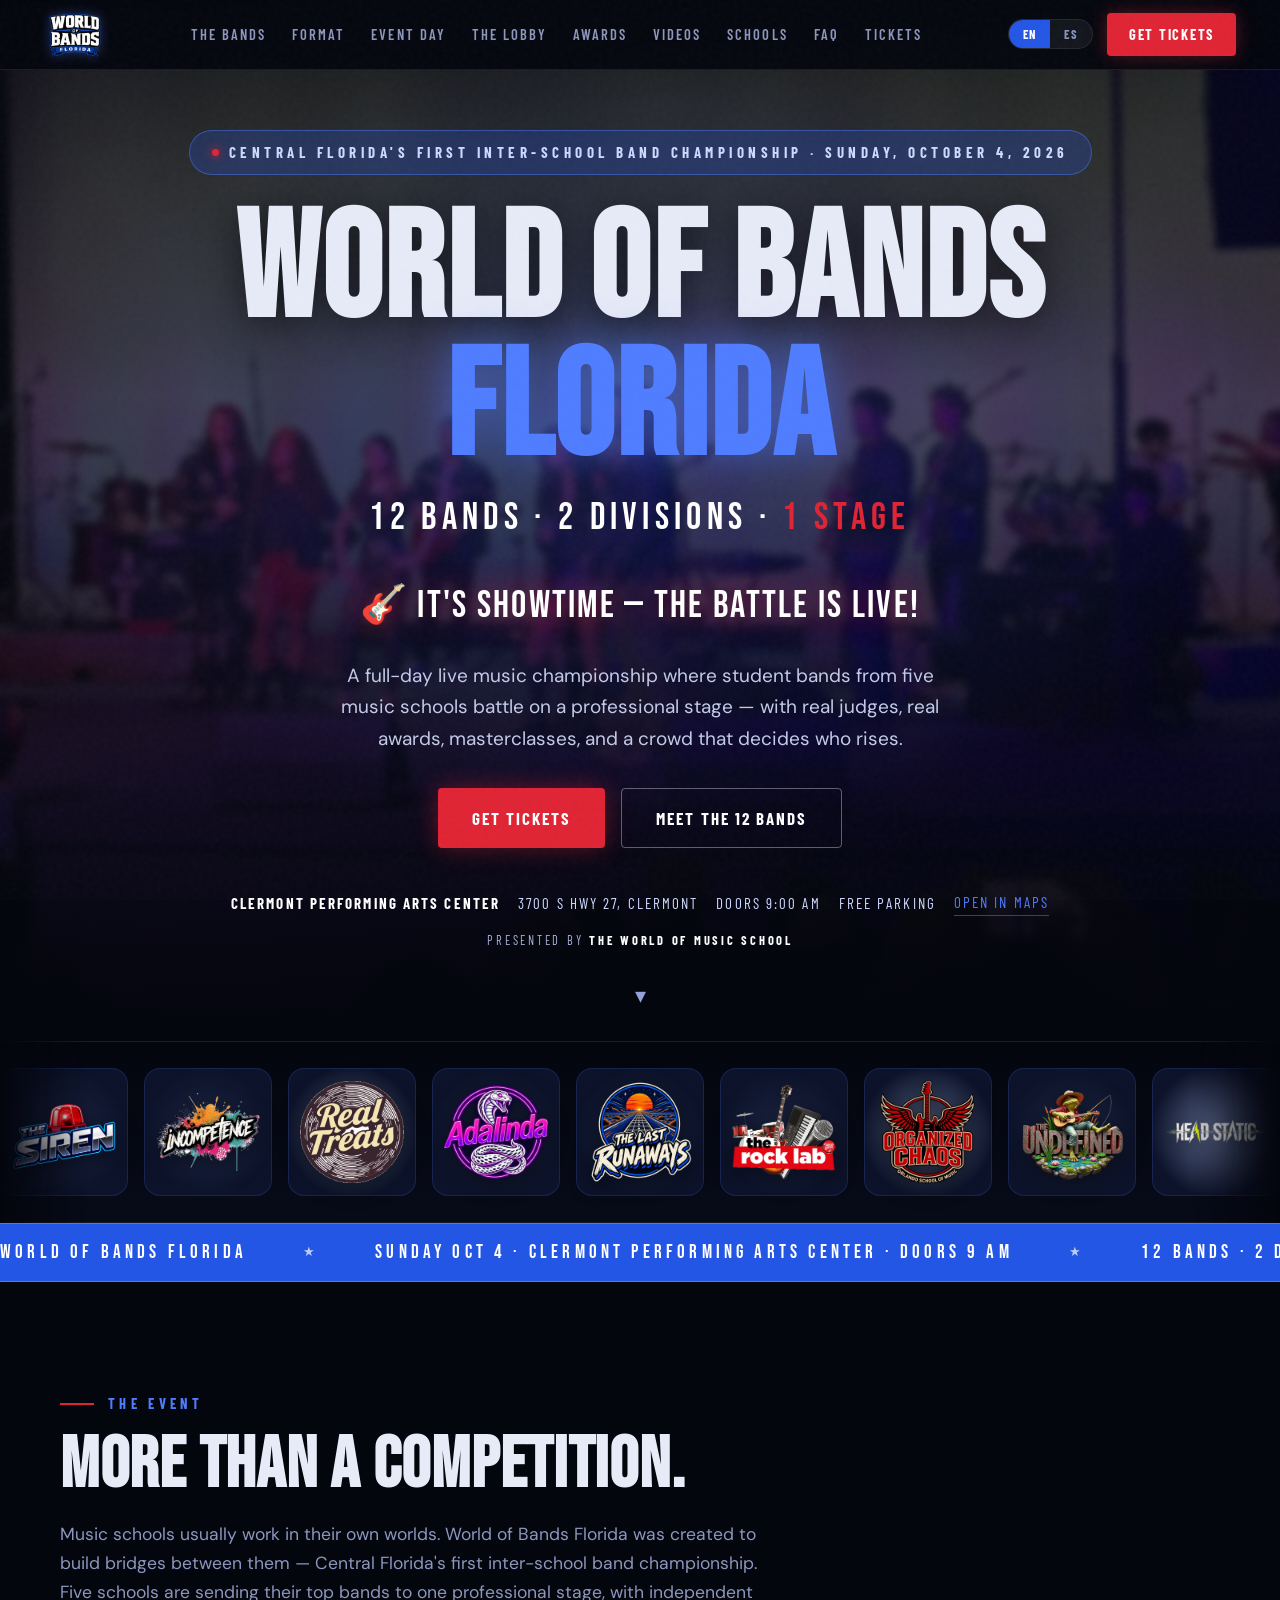
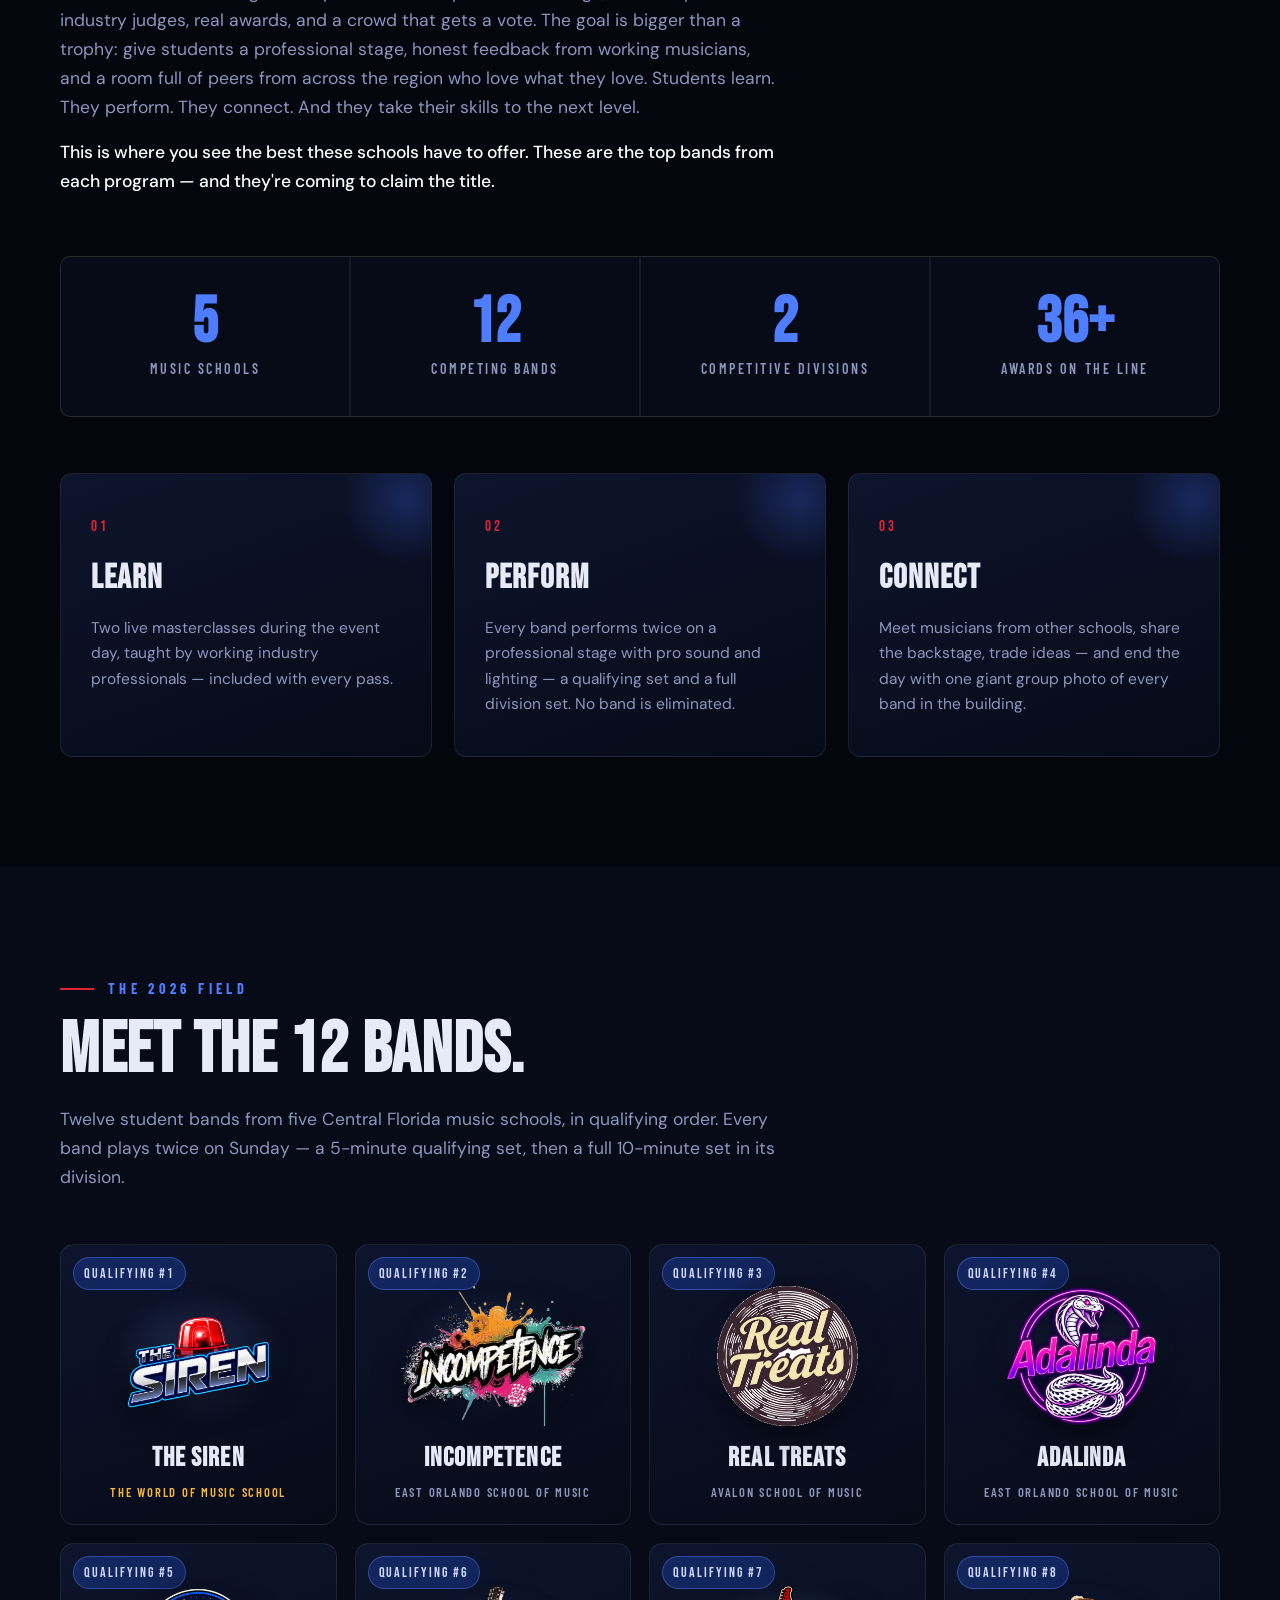
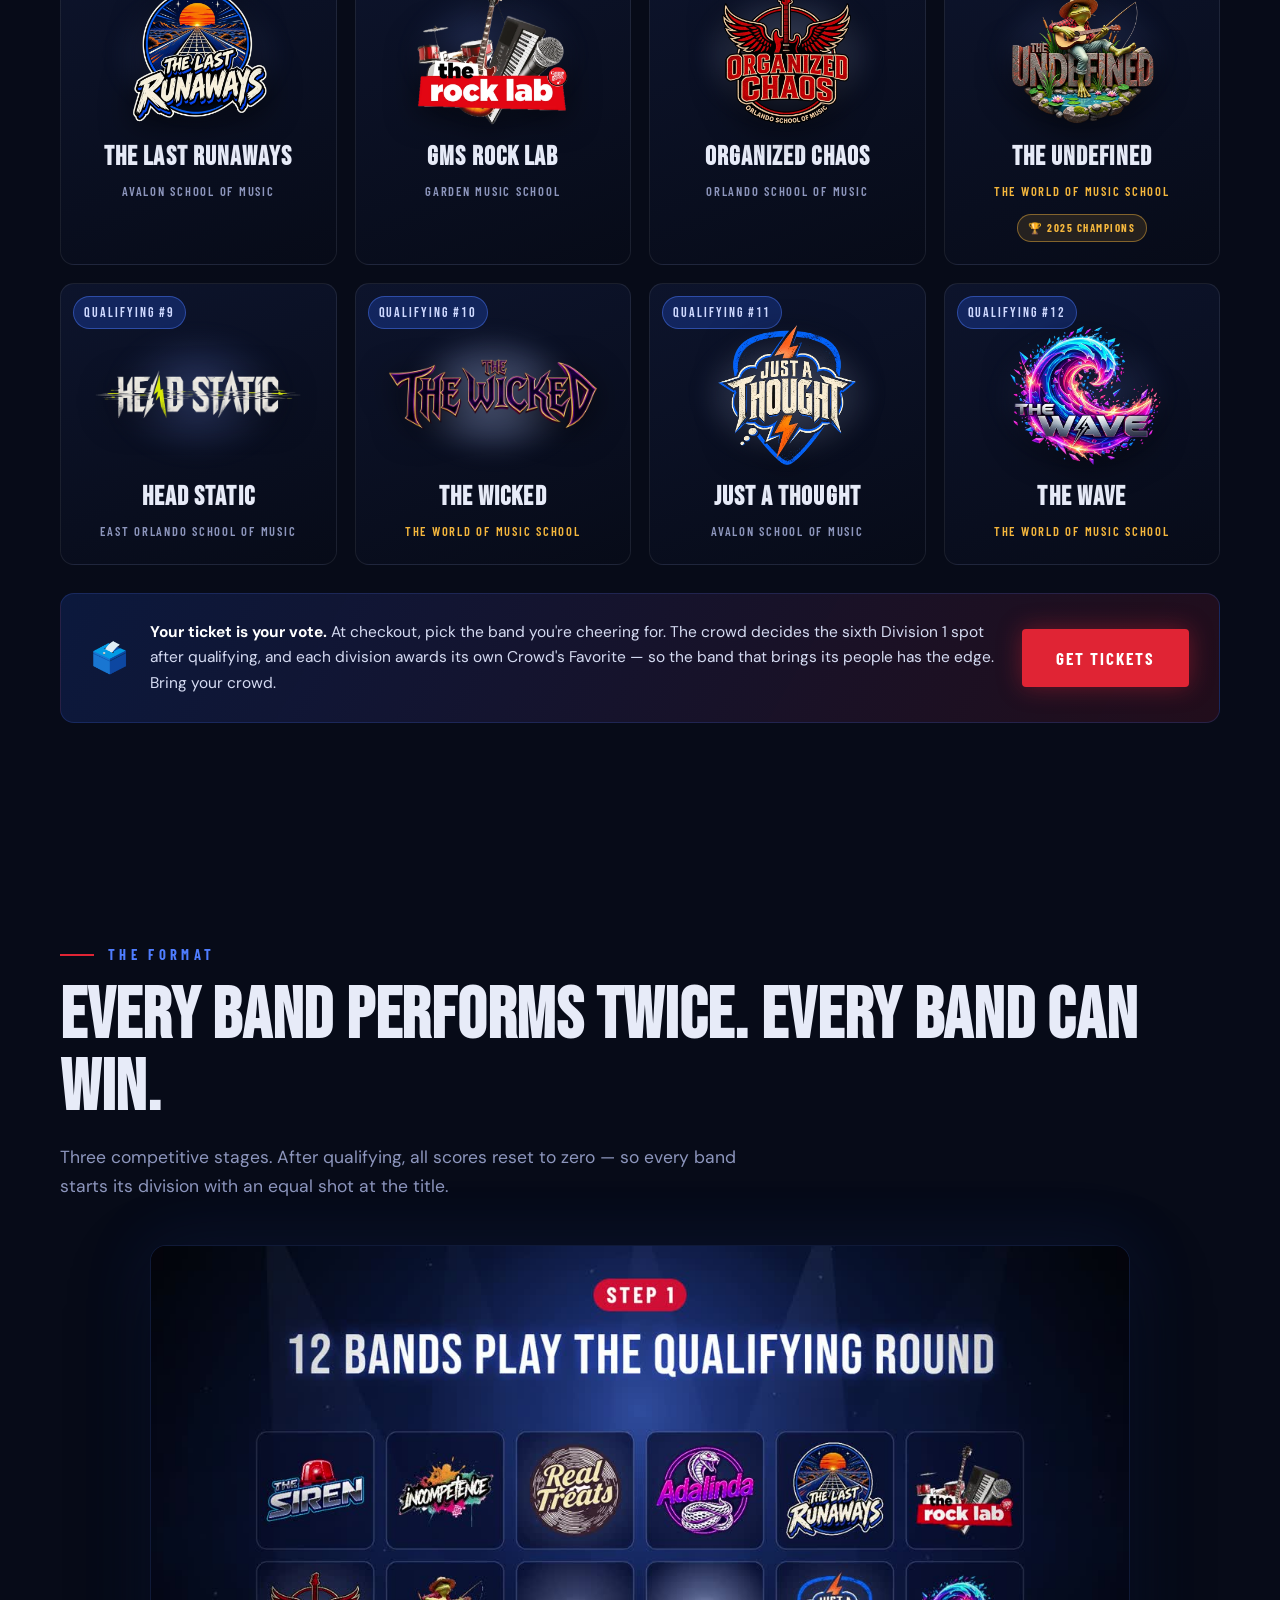
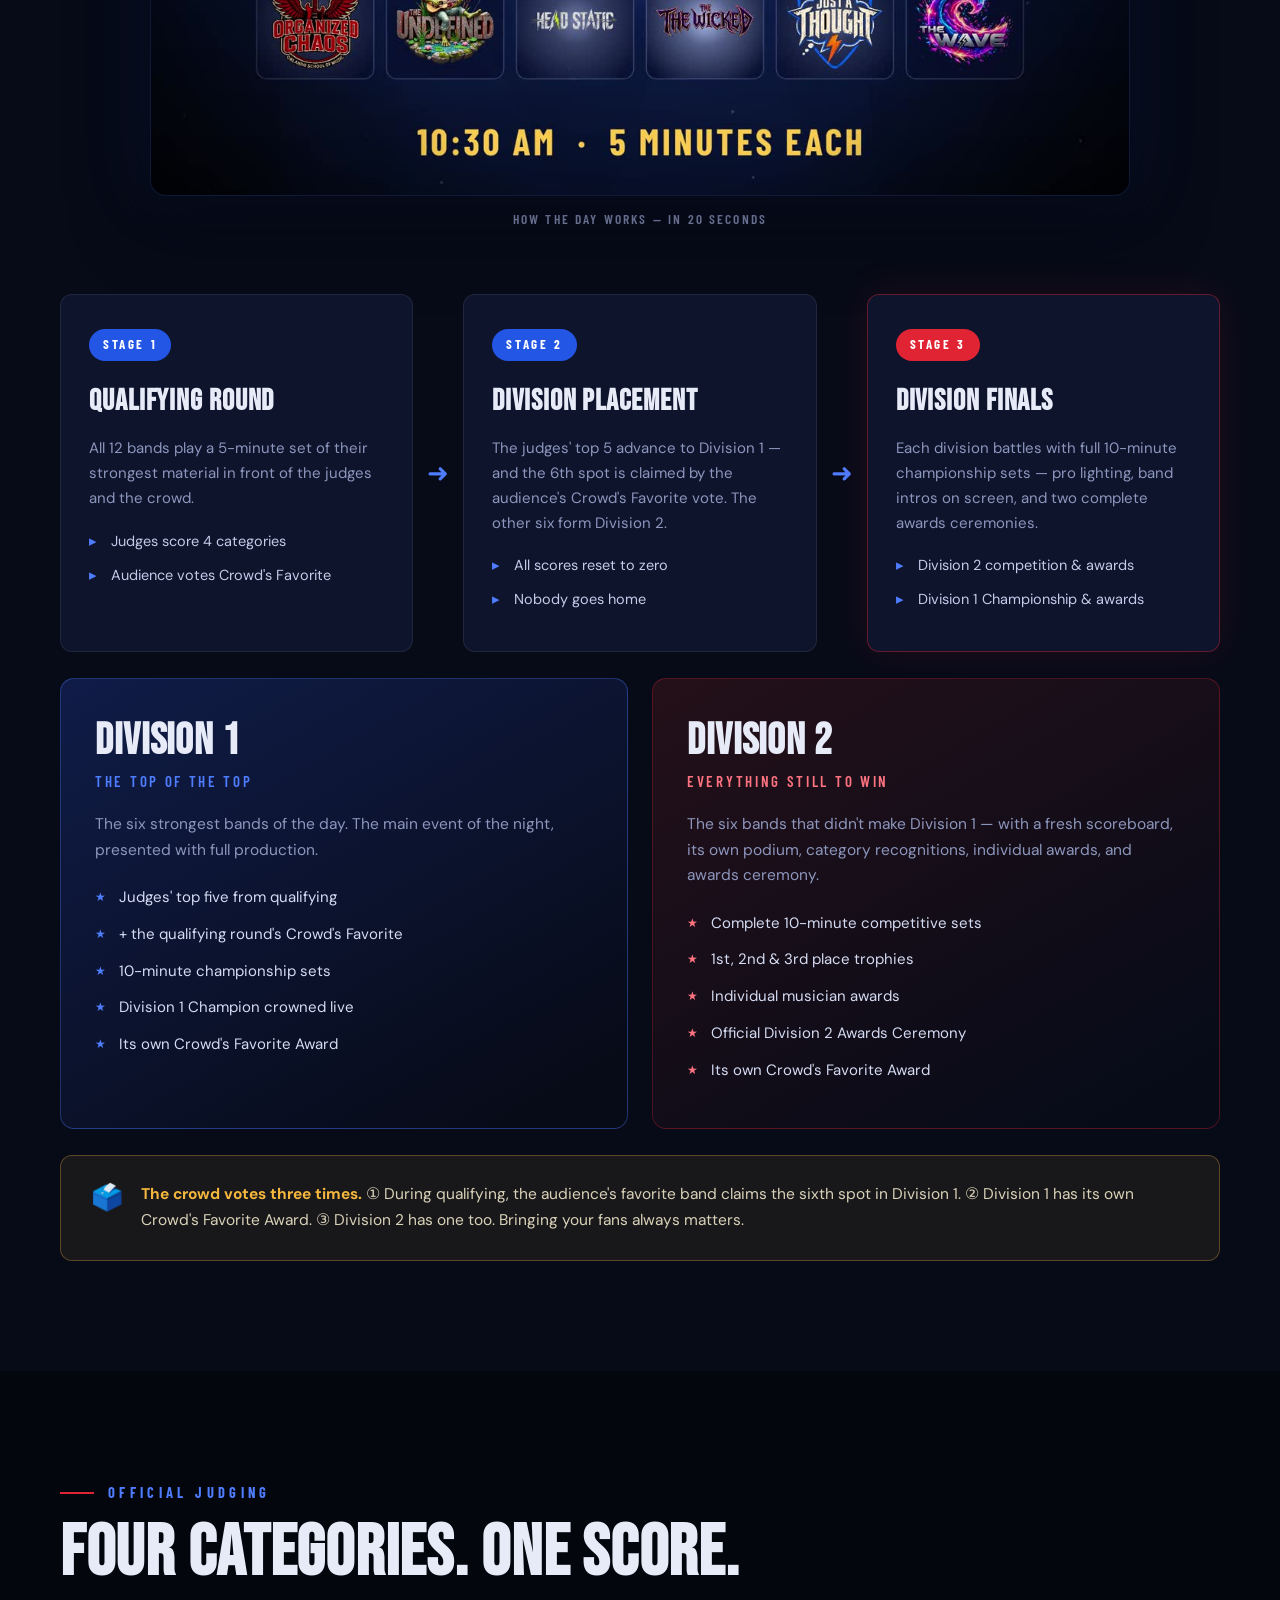
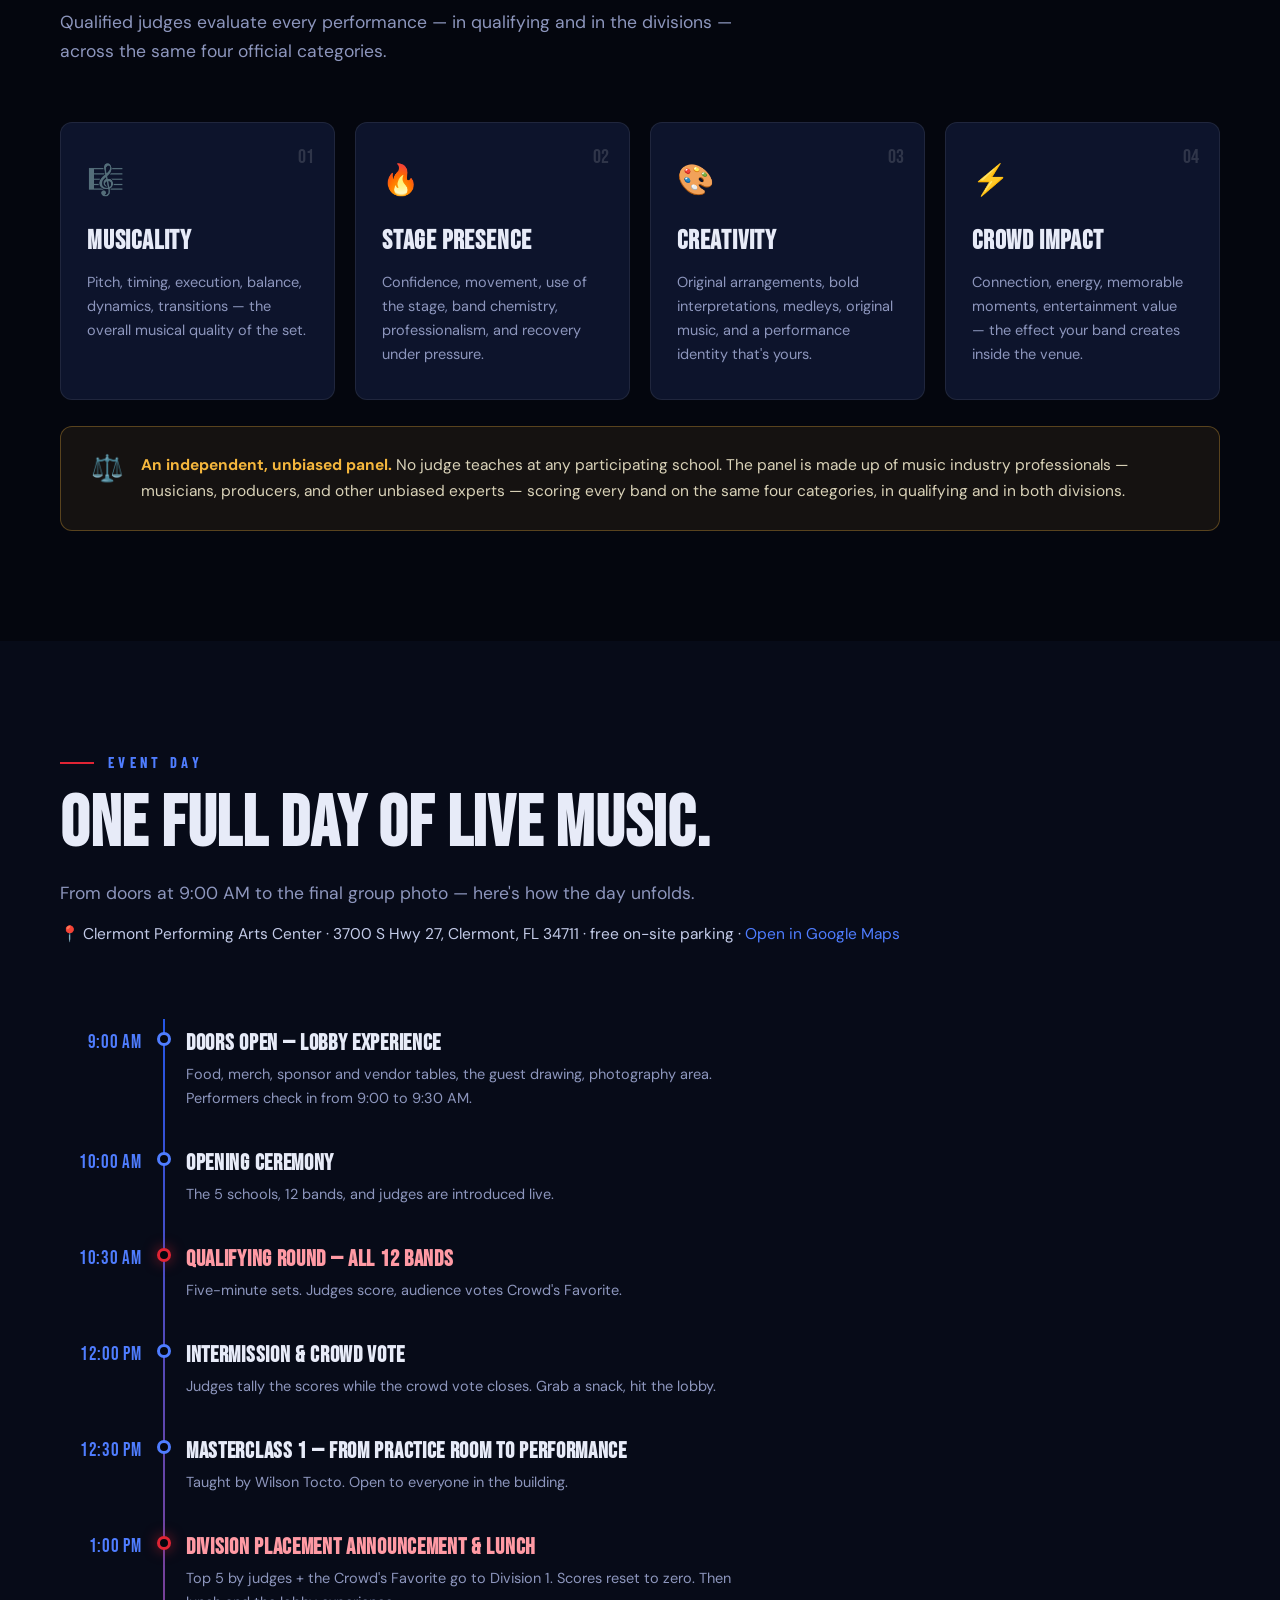
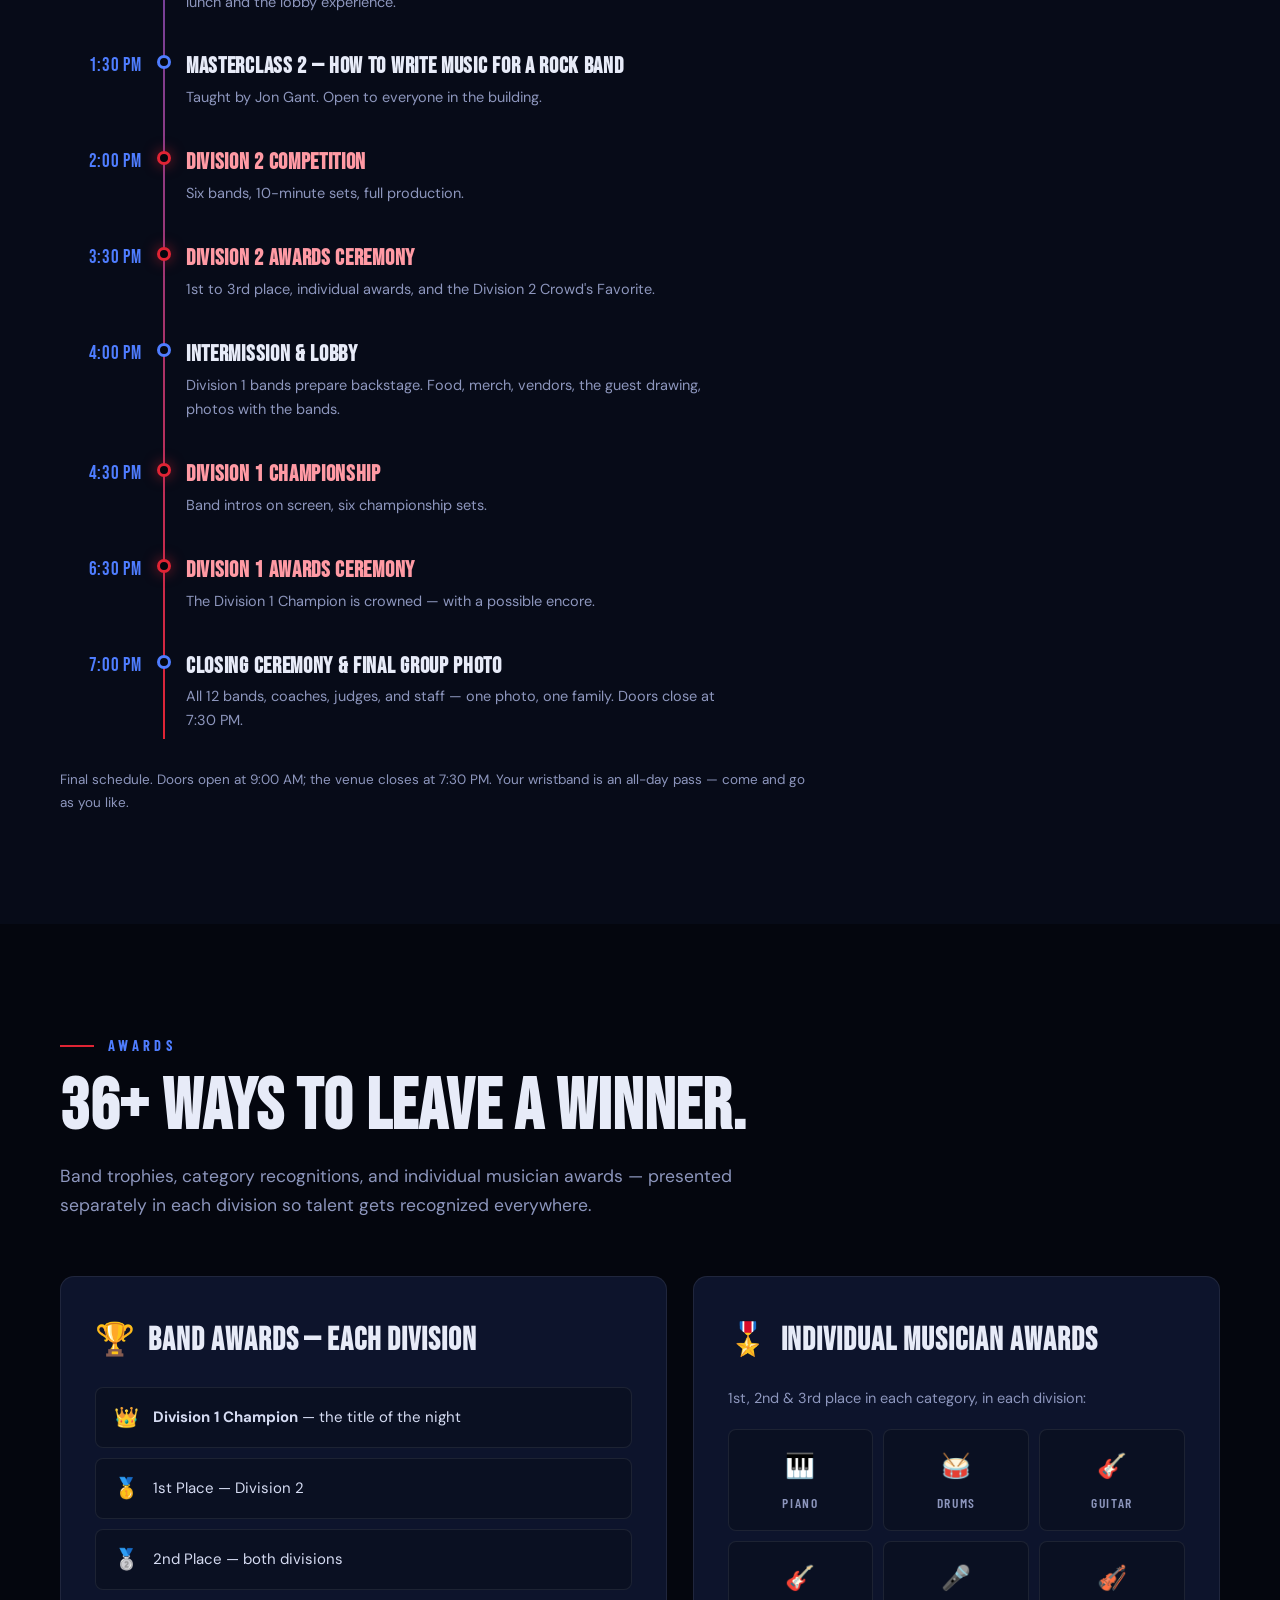
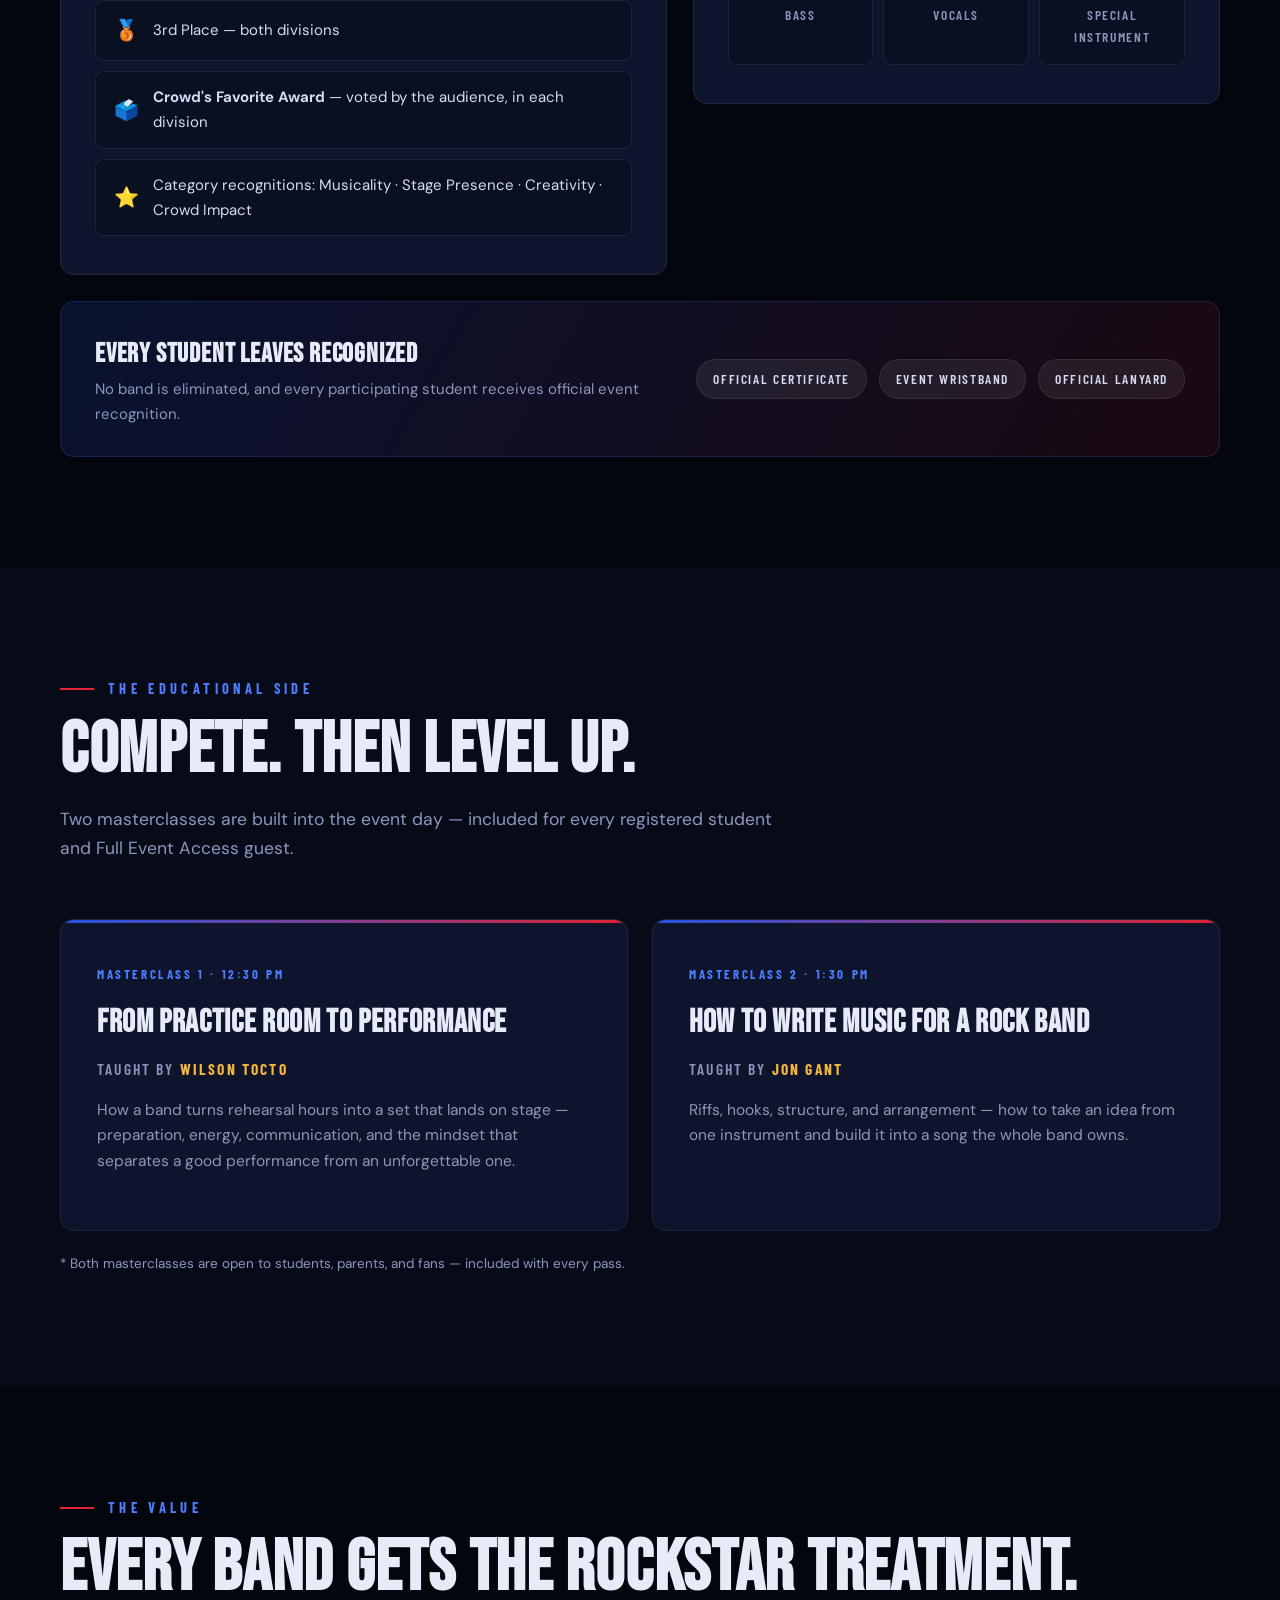
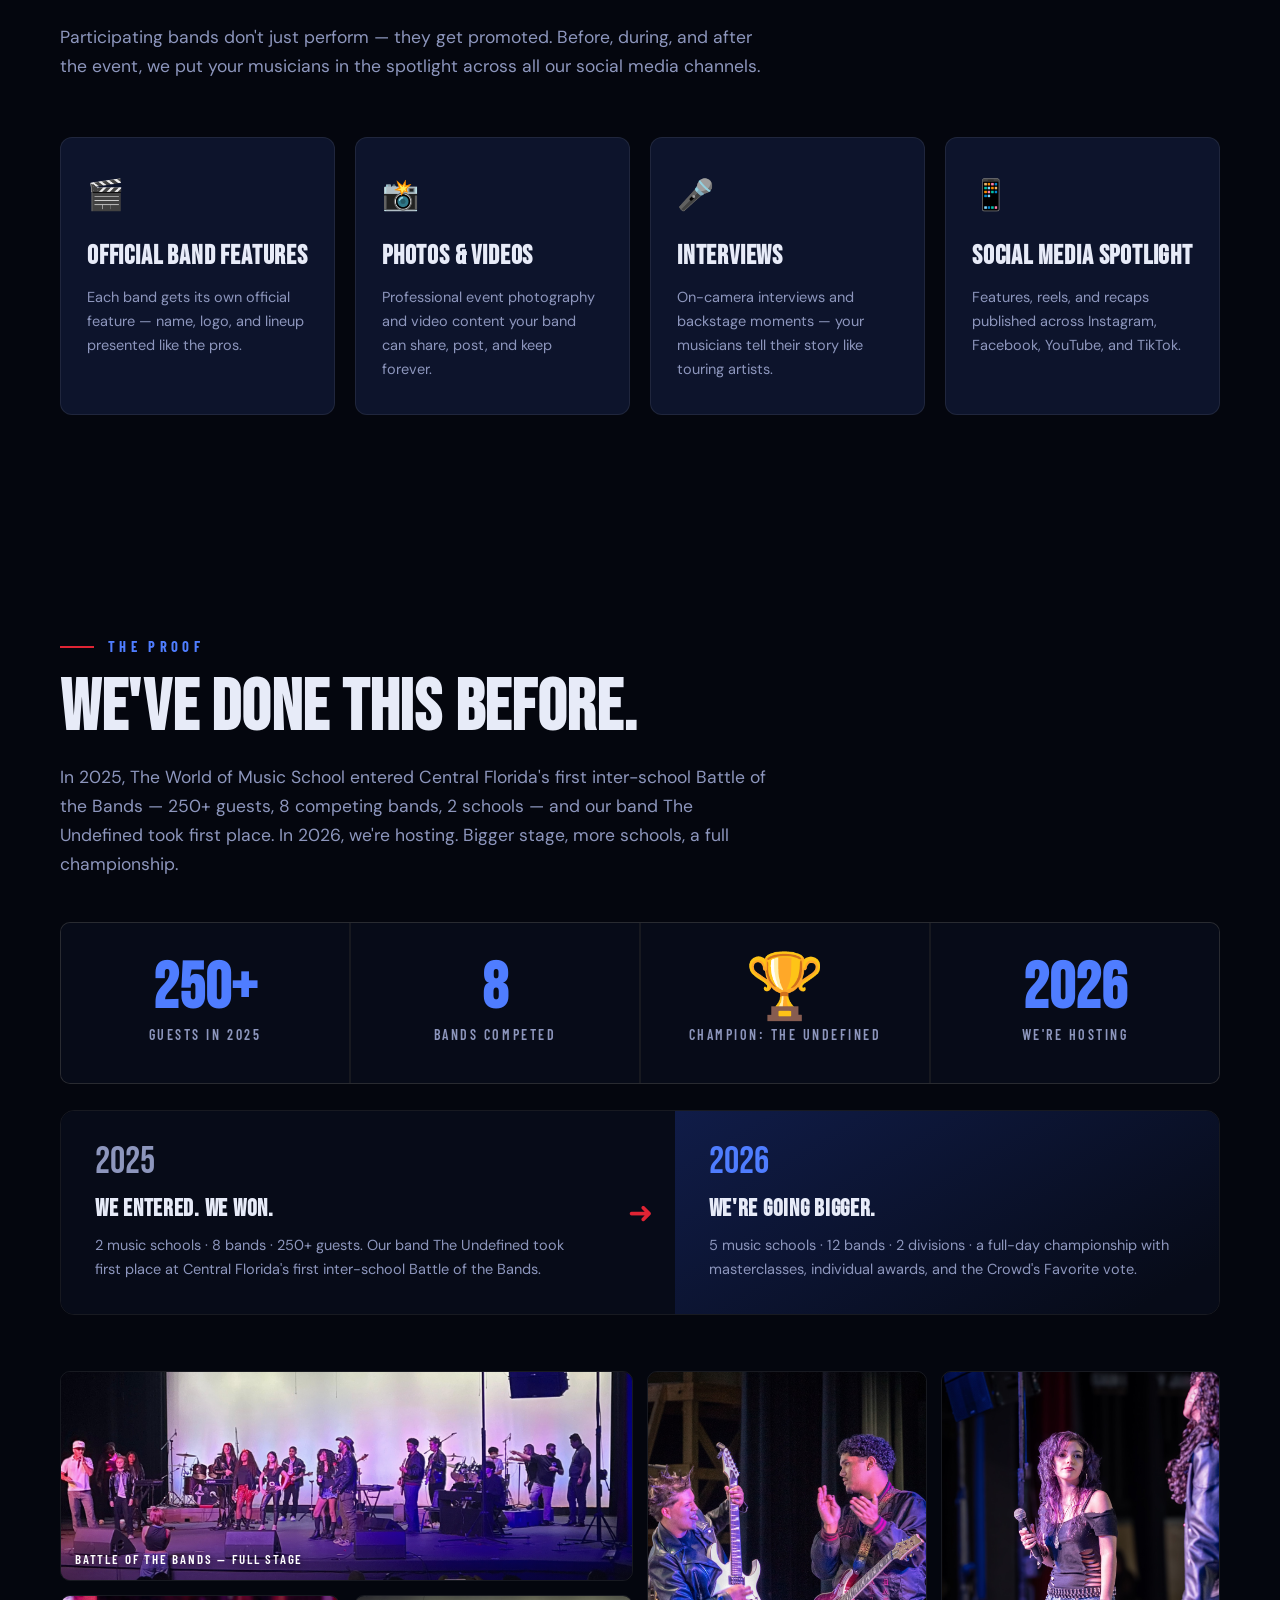
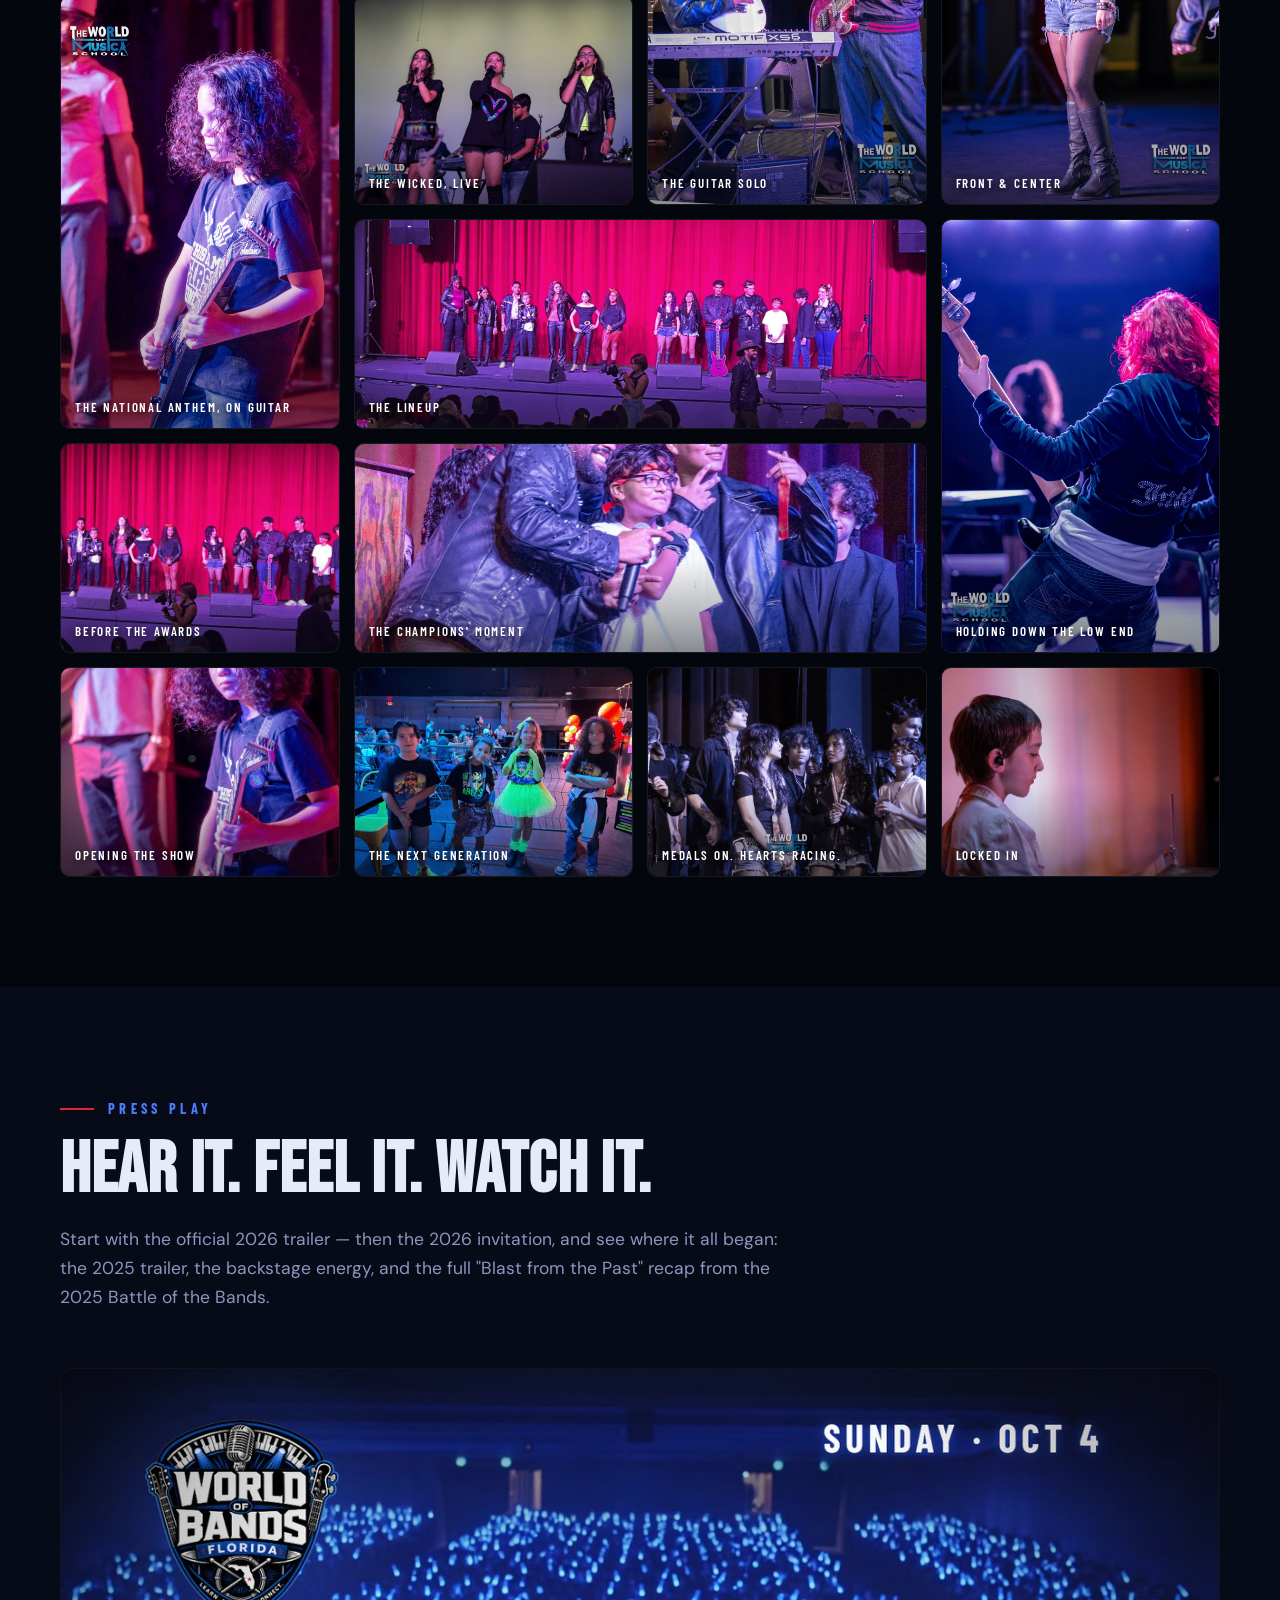
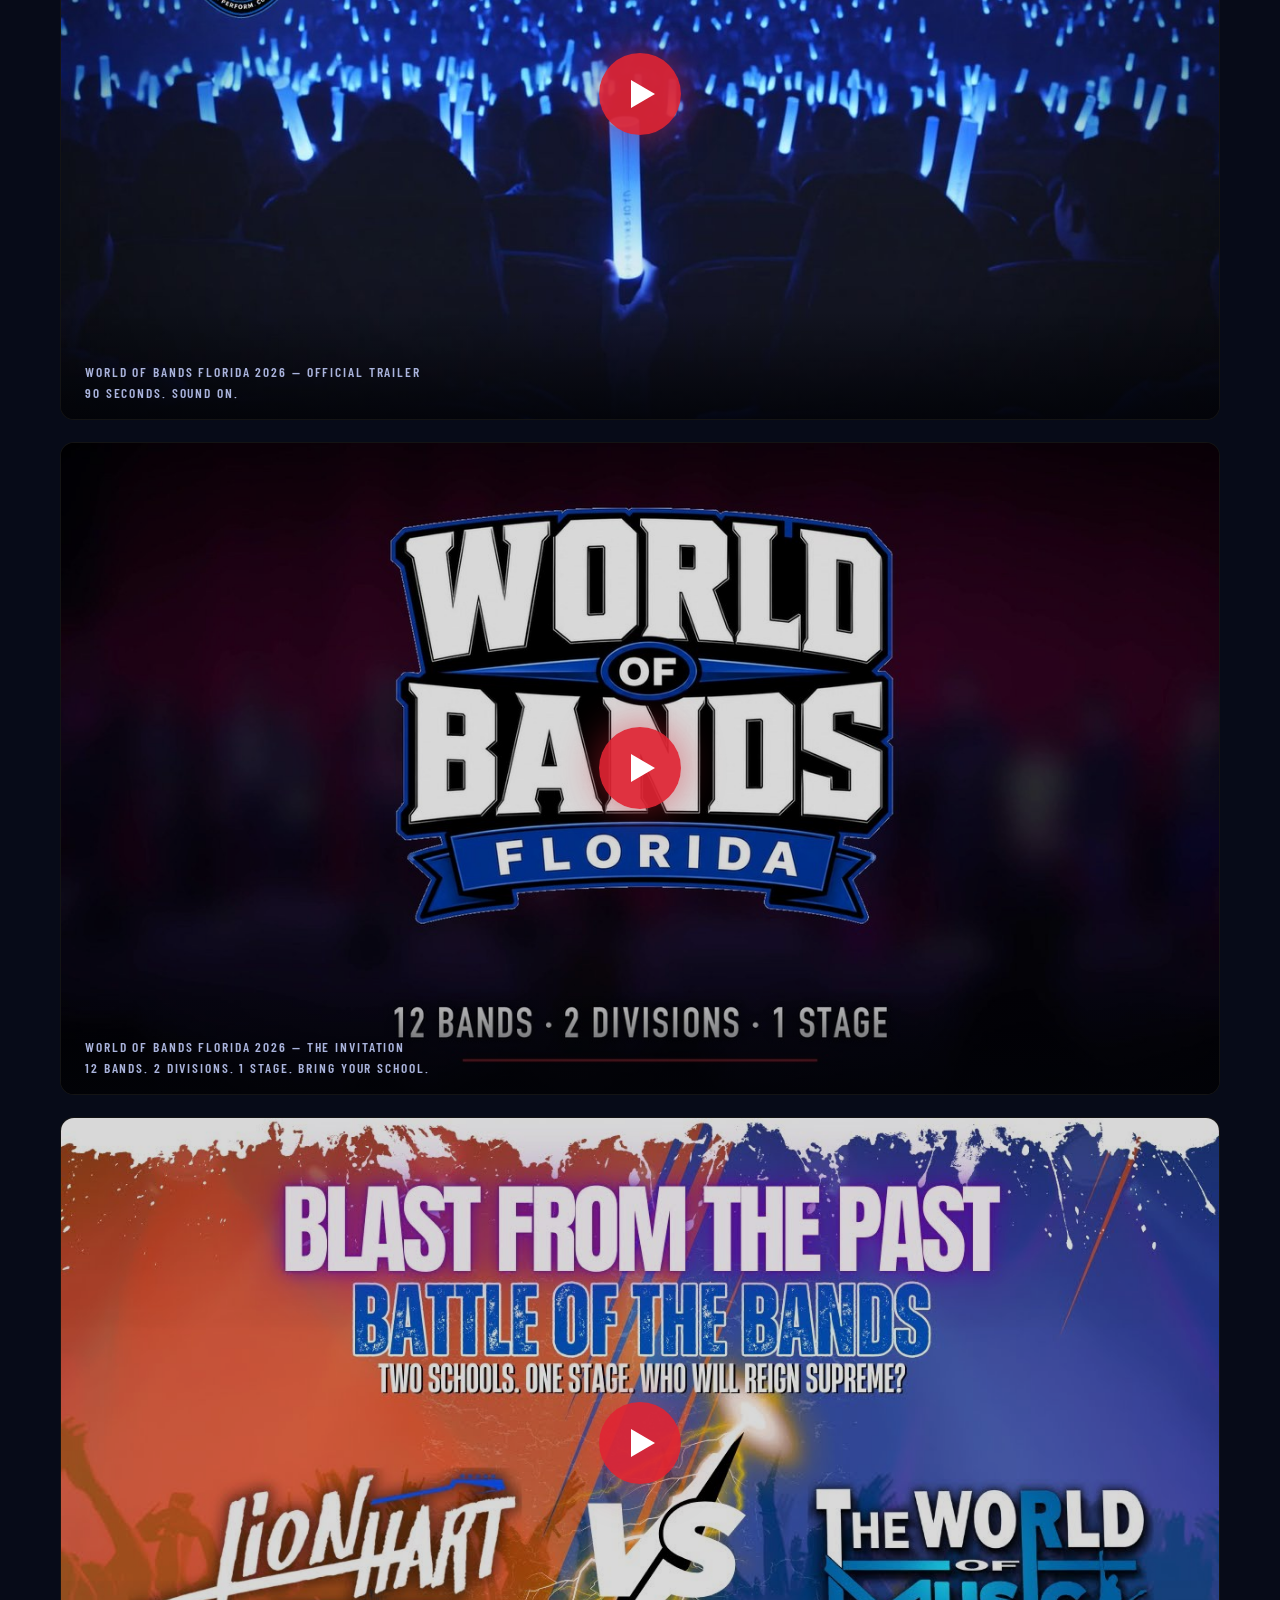
==== commit 3a12f892: "Trailer plays from the site itself, in the visitor's language The official trailer on /tickets and t" ====
--- a/index.html
+++ b/index.html
@@ -520,14 +520,17 @@
     <div class="rv">
       <div class="sec-kicker"><span data-en>Press Play</span><span data-es>Dale Play</span></div>
       <h2 class="sec-title"><span data-en>Hear It. Feel It. Watch It.</span><span data-es>Escúchalo. Siéntelo. Míralo.</span></h2>
-      <p class="sec-lead"><span data-en>Start with the official 2026 trailer — then the 2026 invitation, and see where it all began: the 2025 trailer, the backstage energy, and the full "Blast from the Past" recap from the 2025 Battle of the Bands.</span><span data-es>Empieza con el trailer oficial 2026 — luego la invitación 2026, y mira dónde comenzó todo: el trailer 2025, la energía del backstage y el recap completo de "Blast from the Past" del Battle of the Bands 2025.</span></p>
+      <p class="sec-lead"><span data-en>Start with the official 2026 trailer — then the 2026 invitation, and see where it all began: the 2025 trailer, the backstage energy, and the full "Blast from the Past" recap from the 2025 Battle of the Bands.</span><span data-es>Empieza con el tráiler oficial 2026 — luego la invitación 2026, y mira dónde comenzó todo: el trailer 2025, la energía del backstage y el recap completo de "Blast from the Past" del Battle of the Bands 2025.</span></p>
     </div>
     <div class="video-grid rv">
-      <button class="vid wide" data-yt="3WxExtDOvRM" aria-label="Play the official 2026 trailer">
-        <img src="assets/img/yt-trailer-2026.jpg" alt="World of Bands Florida 2026 — official trailer" loading="lazy">
-        <span class="play"></span>
-        <span class="vid-cap"><b><span data-en>World of Bands Florida 2026 — Official Trailer</span><span data-es>World of Bands Florida 2026 — Trailer Oficial</span></b><span data-en>90 seconds. Sound on.</span><span data-es>90 segundos. Con sonido.</span></span>
-      </button>
+      <div class="vid wide self-vid">
+        <video data-en playsinline preload="none" poster="assets/img/yt-trailer-2026.jpg" src="assets/video/wob-2026-trailer-en.mp4"></video>
+        <video data-es playsinline preload="none" poster="assets/img/yt-trailer-2026-es.jpg" src="assets/video/wob-2026-trailer-es.mp4"></video>
+        <button class="sv-start" type="button" aria-label="Play the official 2026 trailer">
+          <span class="play"></span>
+          <span class="vid-cap"><b><span data-en>World of Bands Florida 2026 — Official Trailer</span><span data-es>World of Bands Florida 2026 — Tráiler Oficial</span></b><span data-en>90 seconds. Sound on.</span><span data-es>1:45 · Con sonido.</span></span>
+        </button>
+      </div>
       <button class="vid wide" data-yt="dCYzR1_ubrk" aria-label="Play the 2026 invitation video">
         <img src="assets/img/yt-promo.jpg" alt="World of Bands Florida 2026 — invitation to Central Florida music schools" loading="lazy">
         <span class="play"></span>
--- a/style.css
+++ b/style.css
@@ -241,6 +241,13 @@
 .vid .vid-cap b{display:block;font-family:'Bebas Neue',sans-serif;font-size:24px;letter-spacing:.04em;color:#fff}
 .vid .vid-cap span{font-family:'Barlow Condensed',sans-serif;font-size:13.5px;font-weight:600;letter-spacing:.14em;text-transform:uppercase;color:#aab4dd}
 .vid iframe{position:absolute;inset:0;width:100%;height:100%;border:0}
+/* self-hosted trailer: one <video> per language (the hidden language is display:none), a facade button until play */
+.self-vid{cursor:default}
+.self-vid video{position:absolute;inset:0;width:100%;height:100%;object-fit:cover;background:#000;display:block}
+.self-vid .sv-start{position:absolute;inset:0;width:100%;height:100%;padding:0;border:0;background:none;cursor:pointer}
+.self-vid .sv-start:hover .play{transform:translate(-50%,-50%) scale(1.1)}
+.self-vid.playing .sv-start{display:none}
+.self-vid.playing video{object-fit:contain}
 .video-row{display:grid;grid-template-columns:340px 1fr;gap:22px;align-items:stretch}
 .video-row .vid.wide{aspect-ratio:auto;min-height:320px}
 @media(max-width:840px){.video-row{grid-template-columns:1fr}.video-row .vid.wide{aspect-ratio:16/9;min-height:0}.vid.tall{max-height:none;max-width:340px;margin:0 auto}}
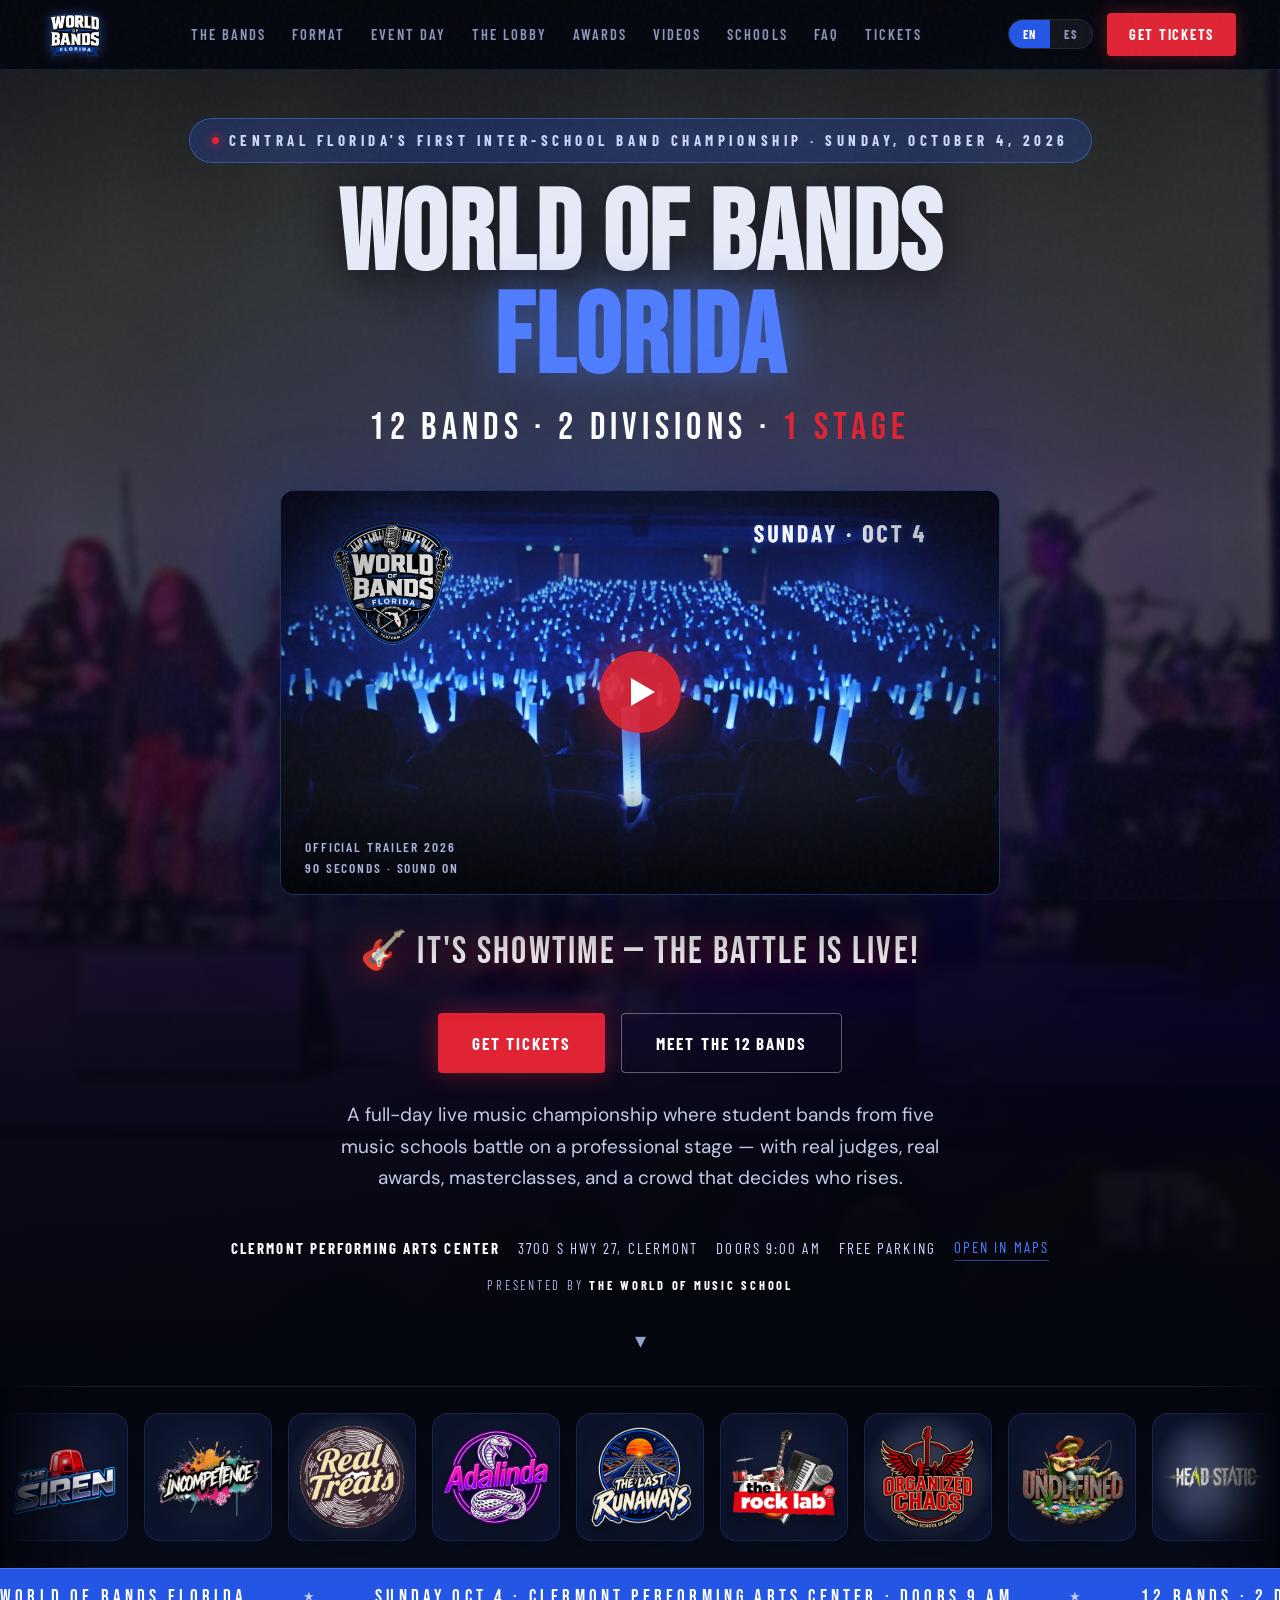
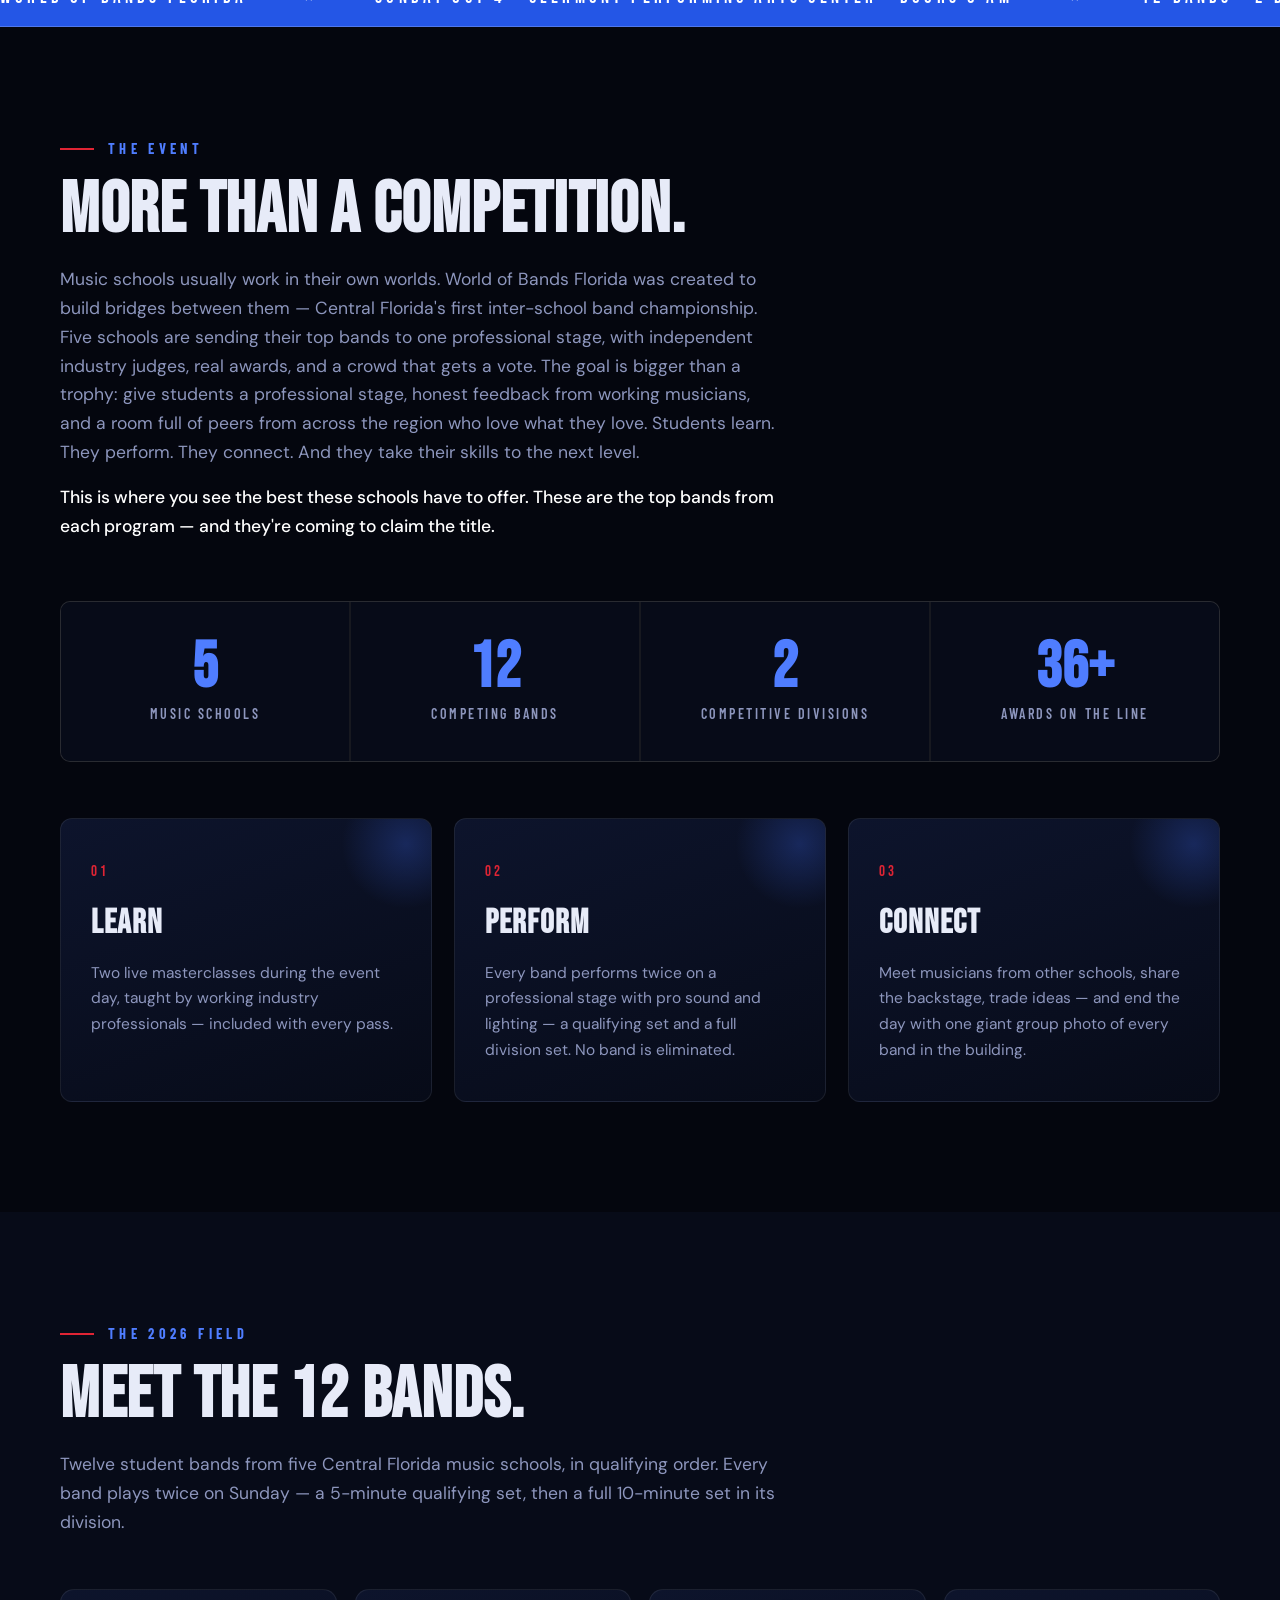
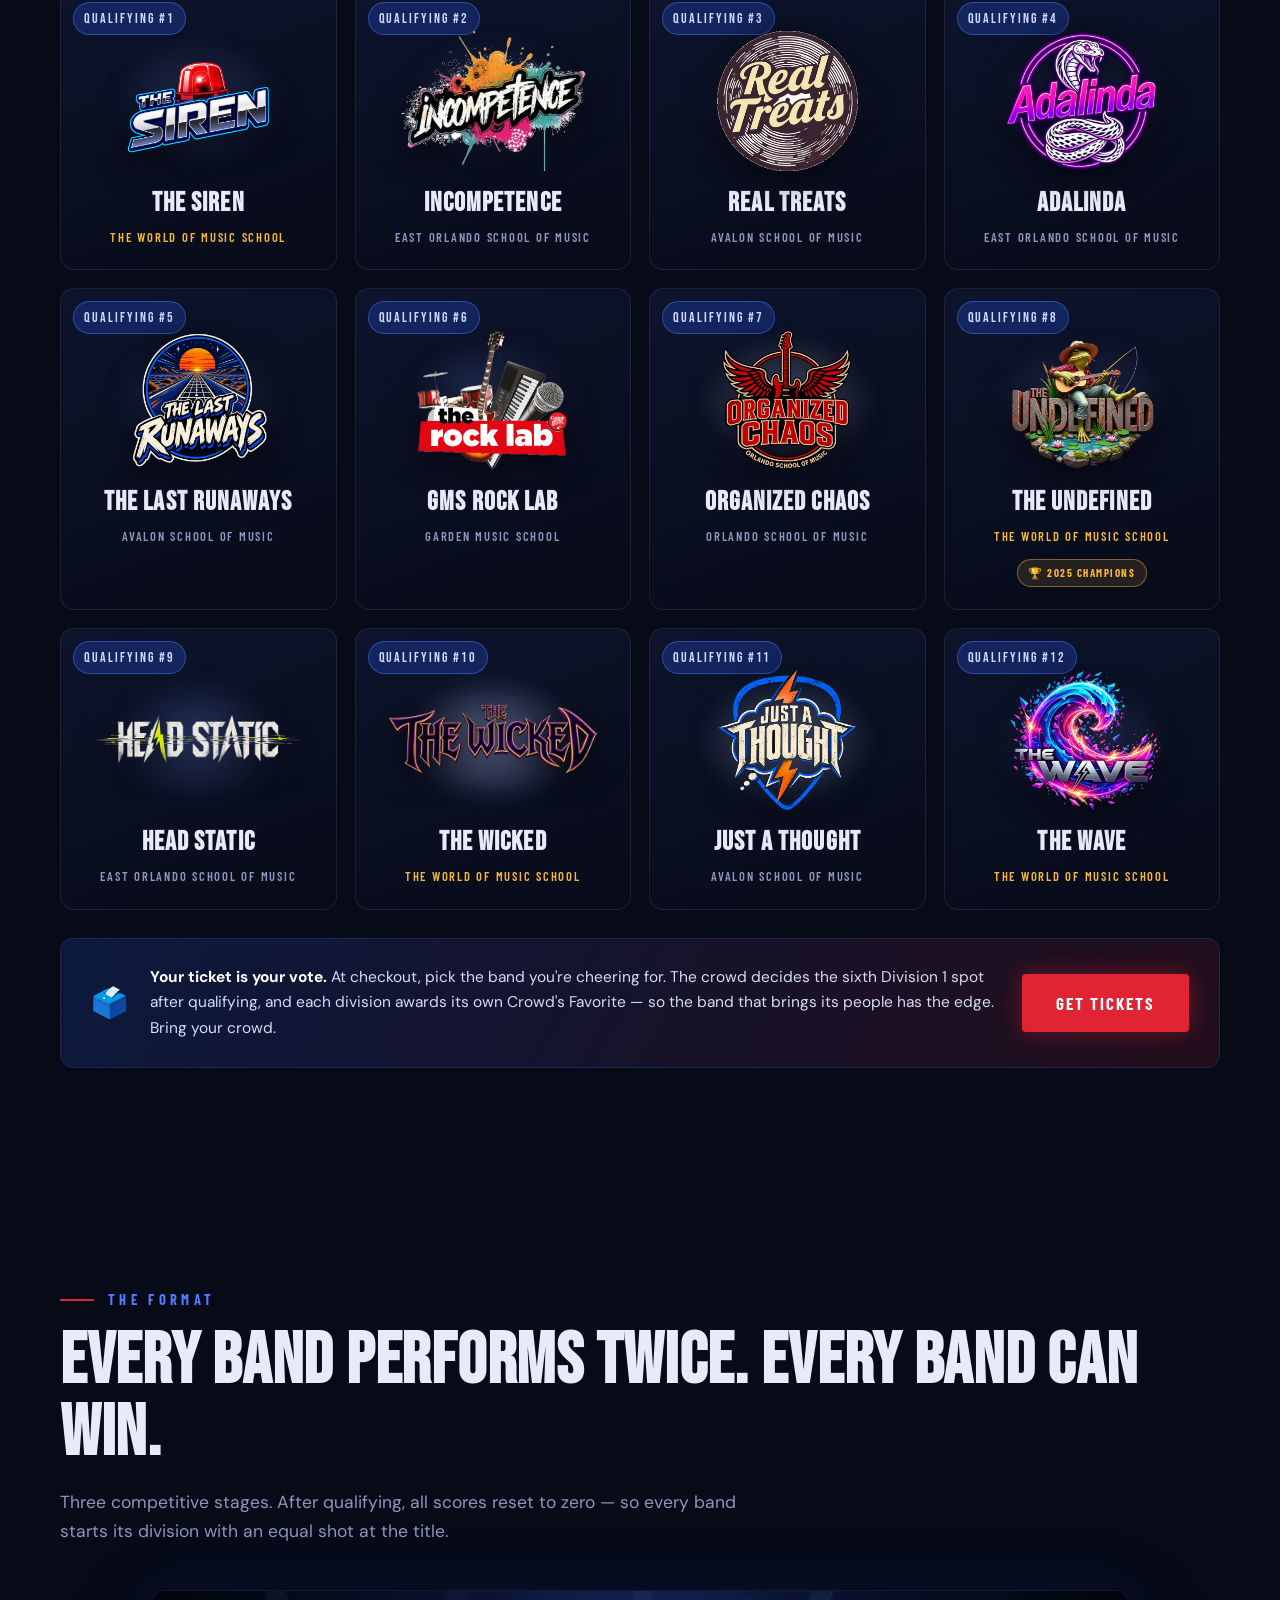
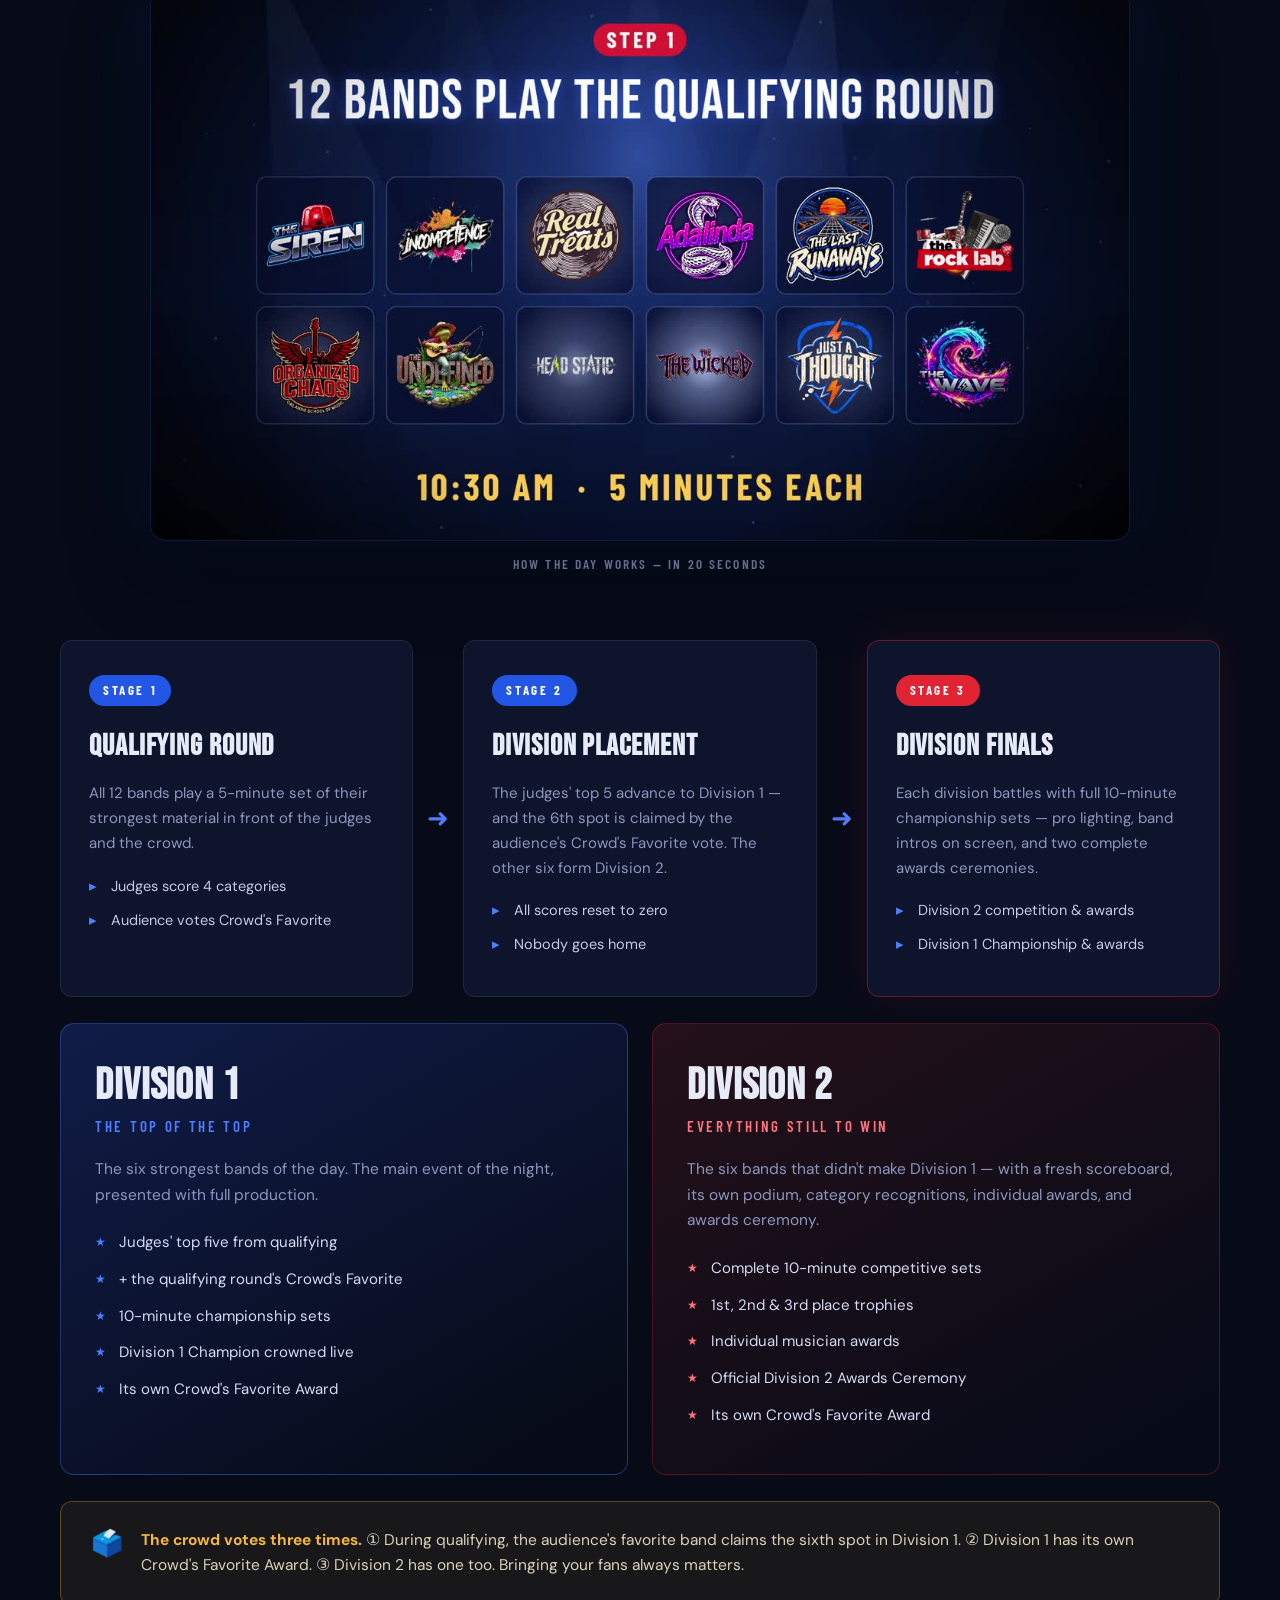
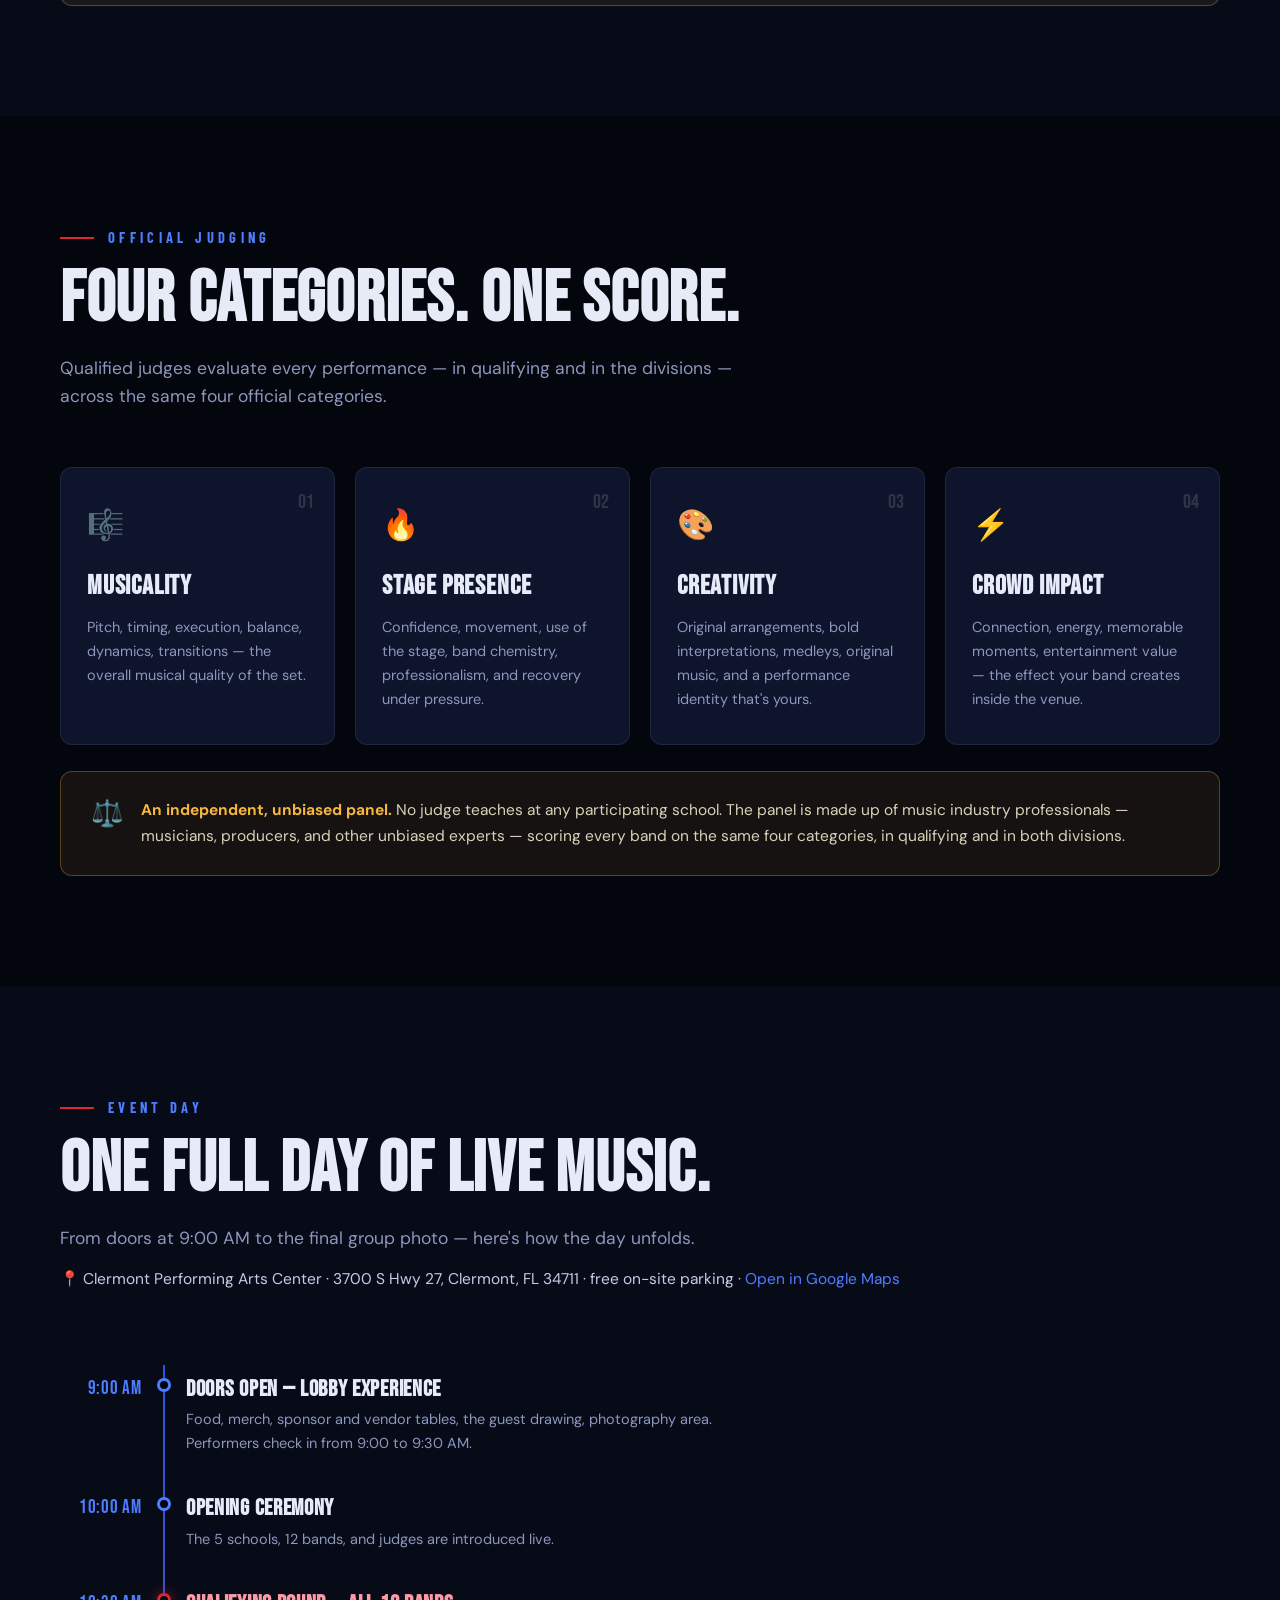
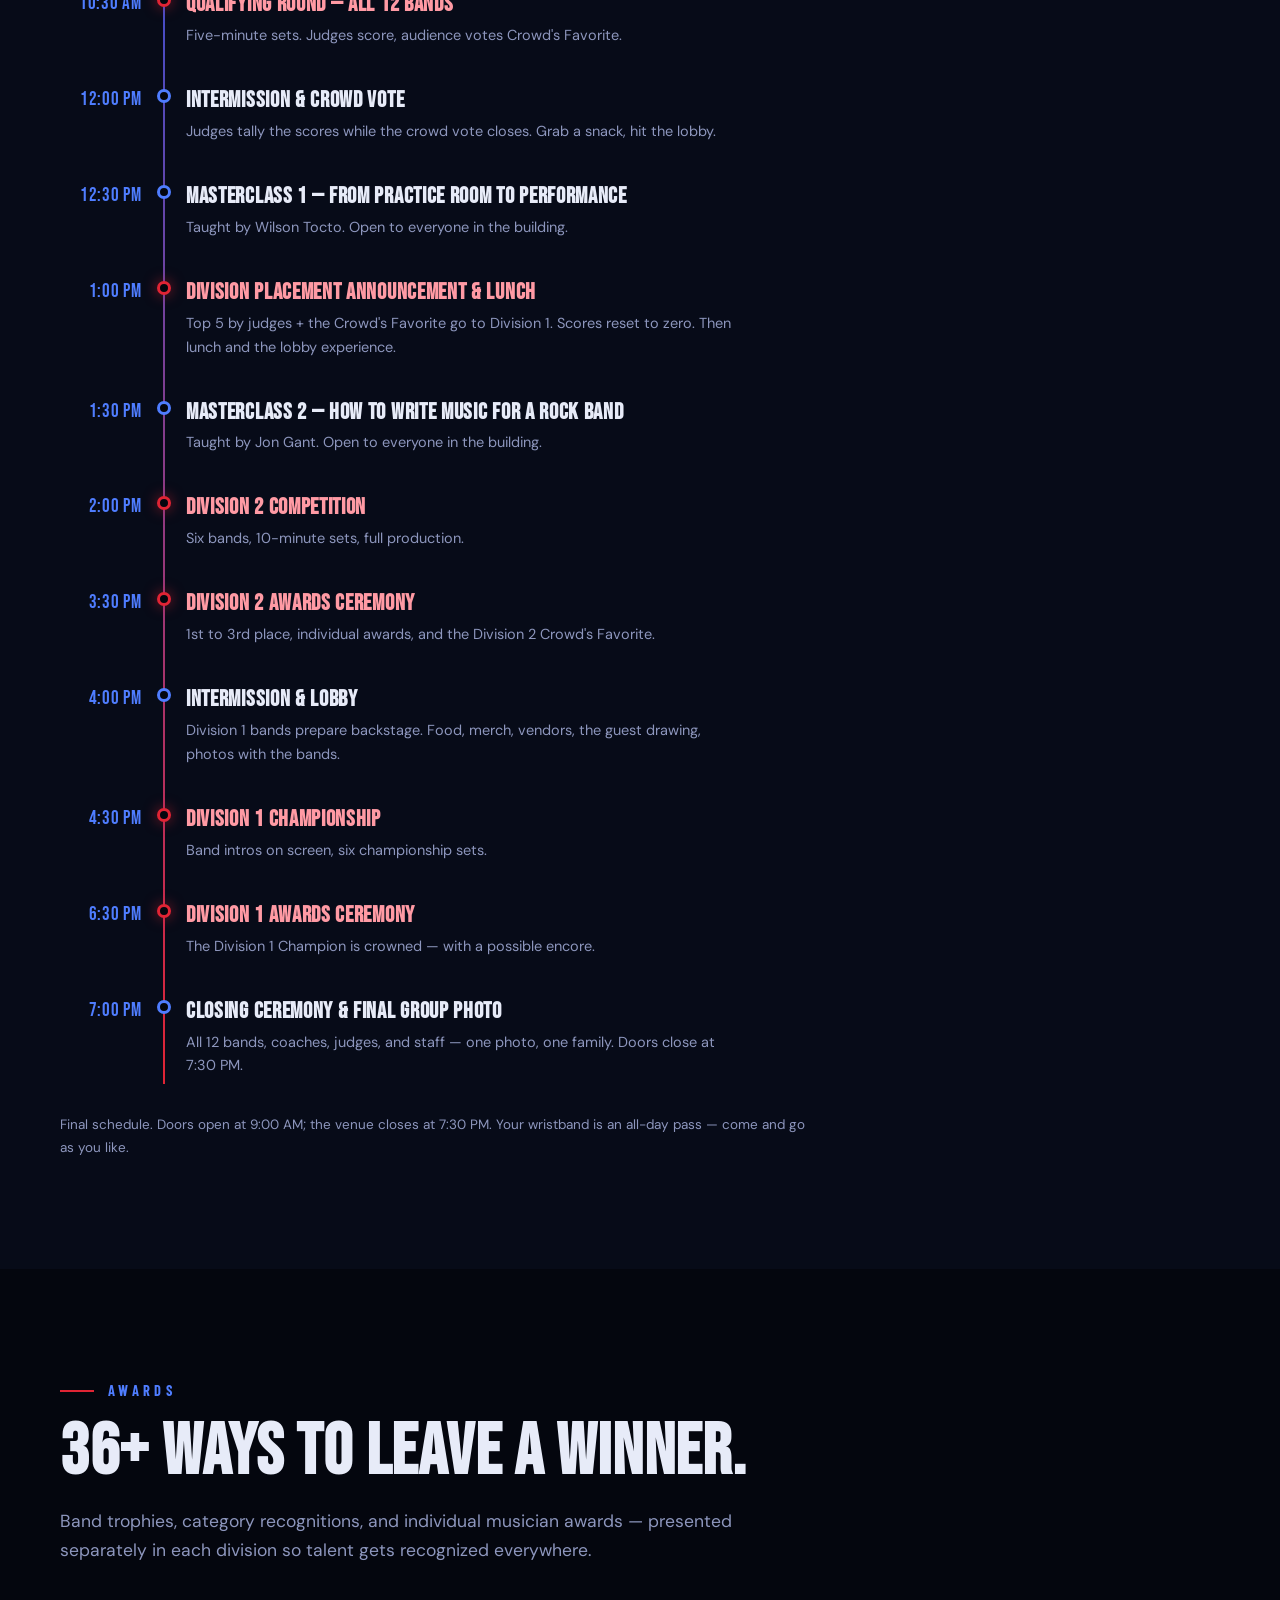
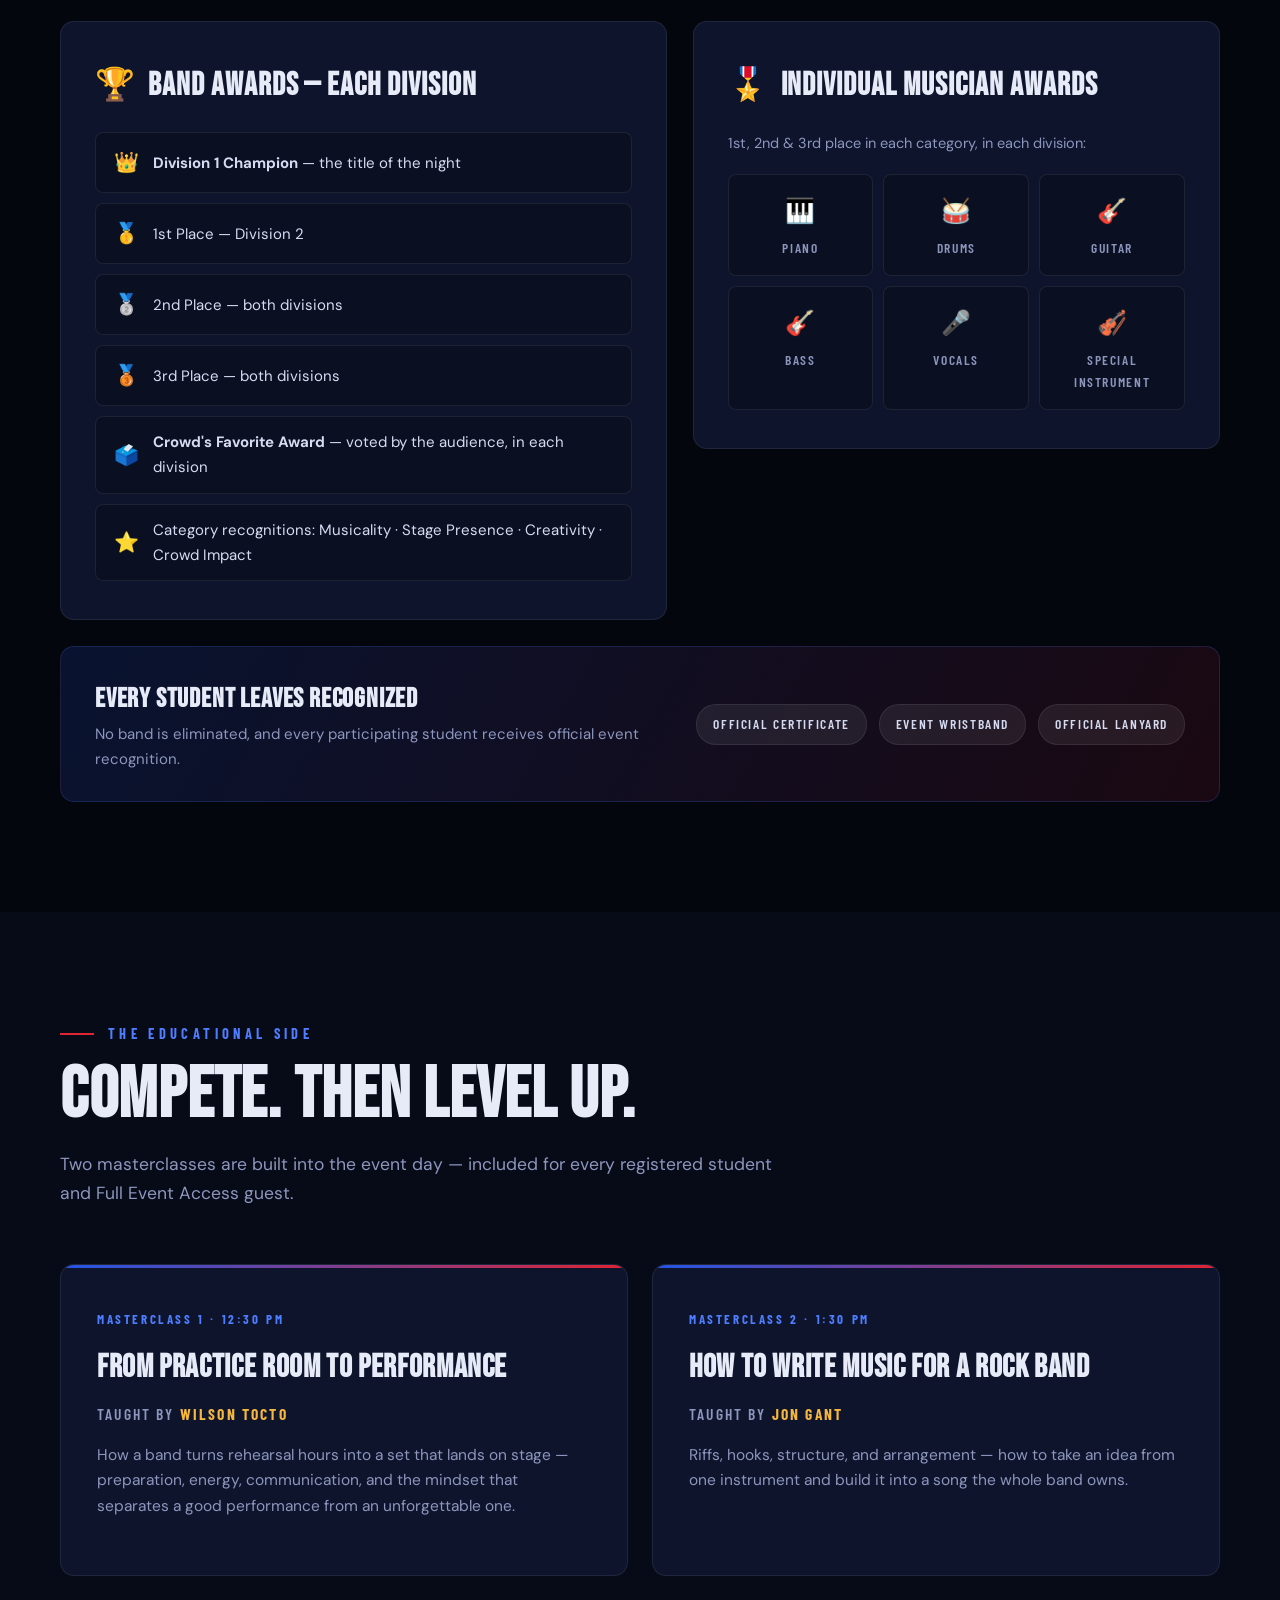
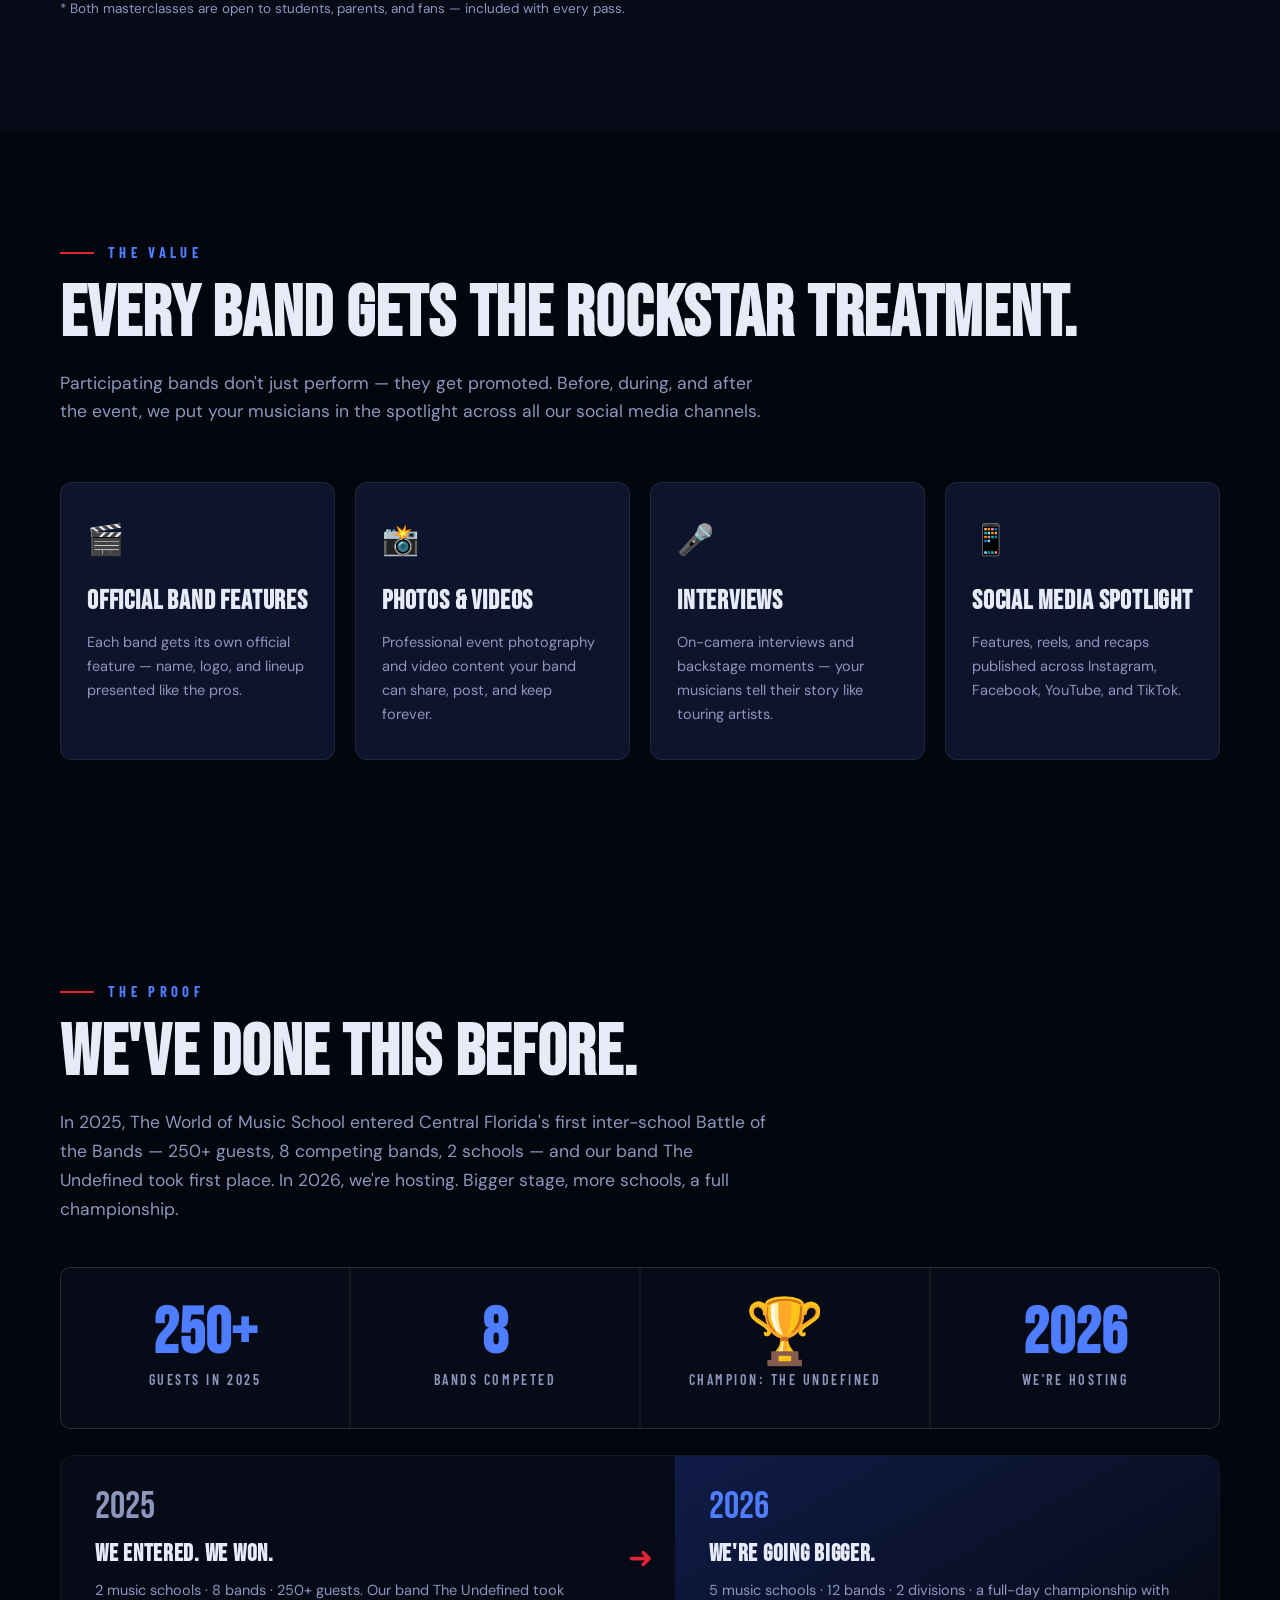
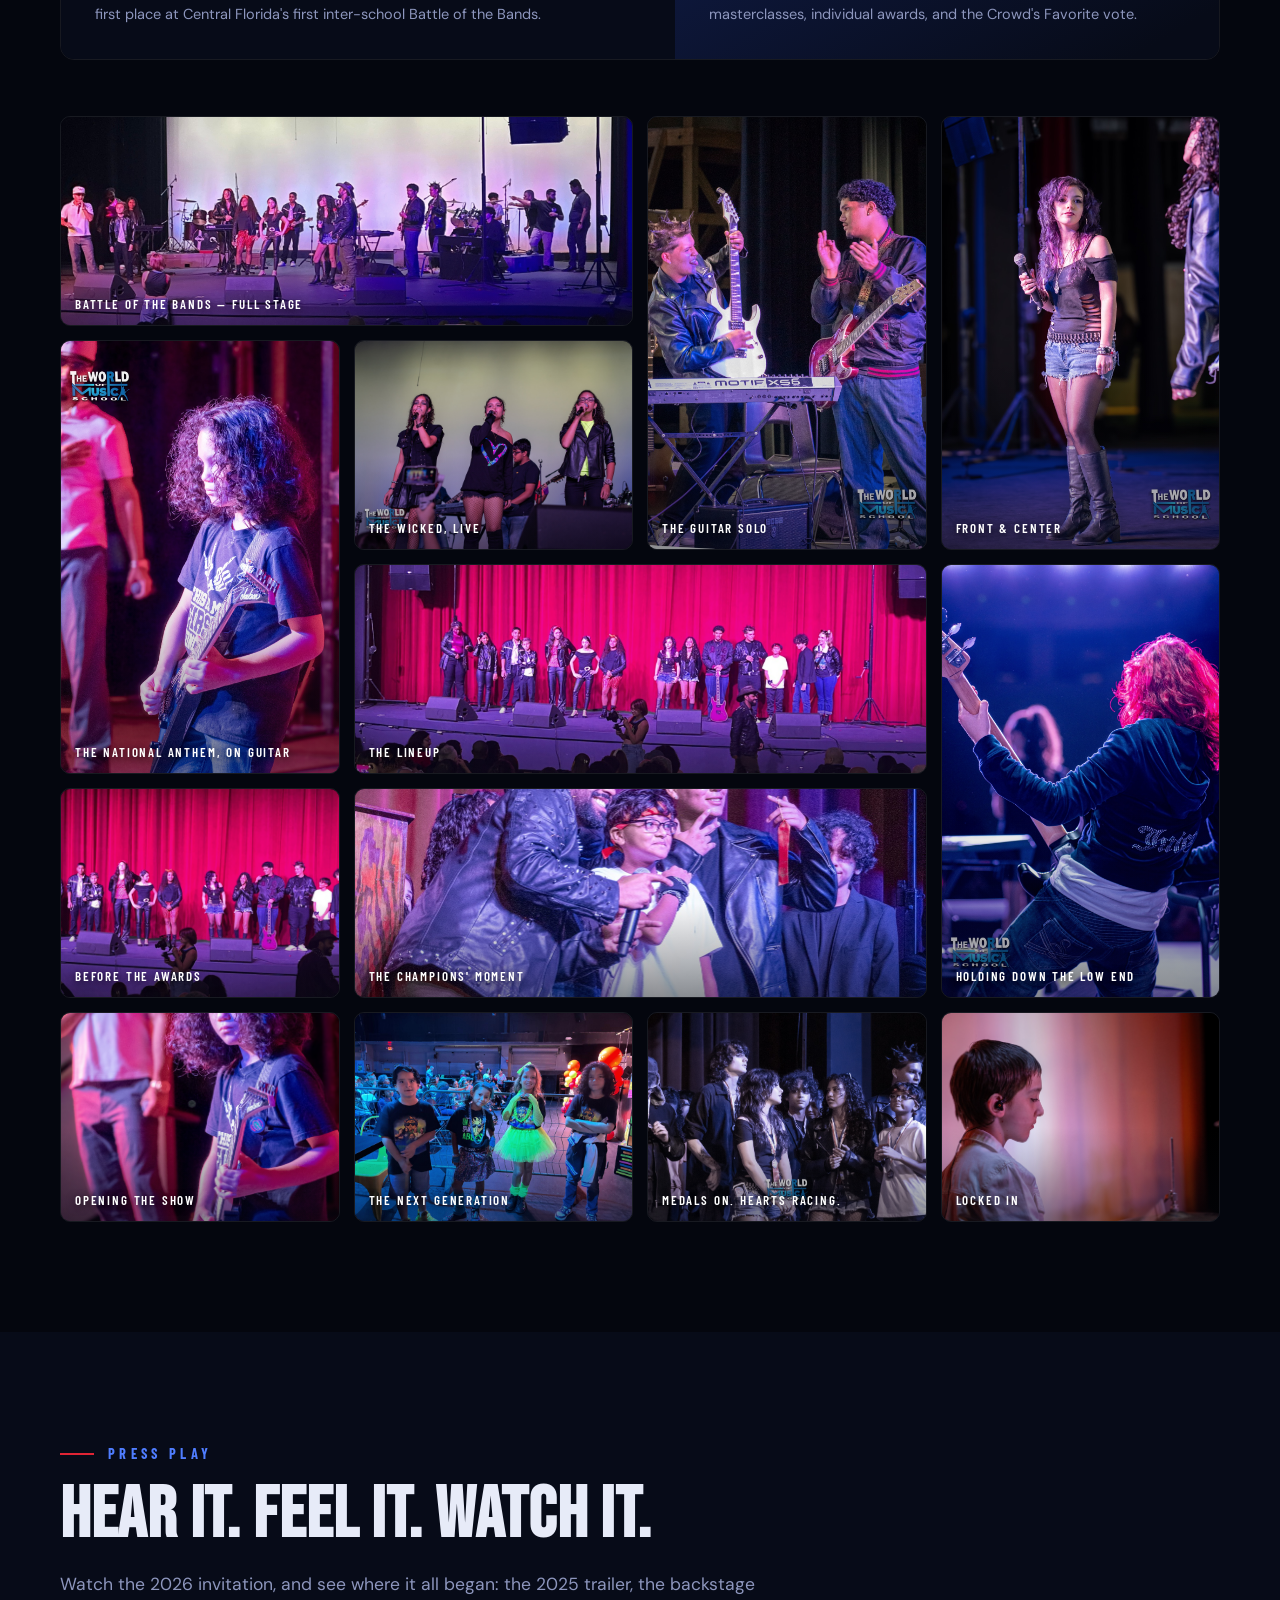
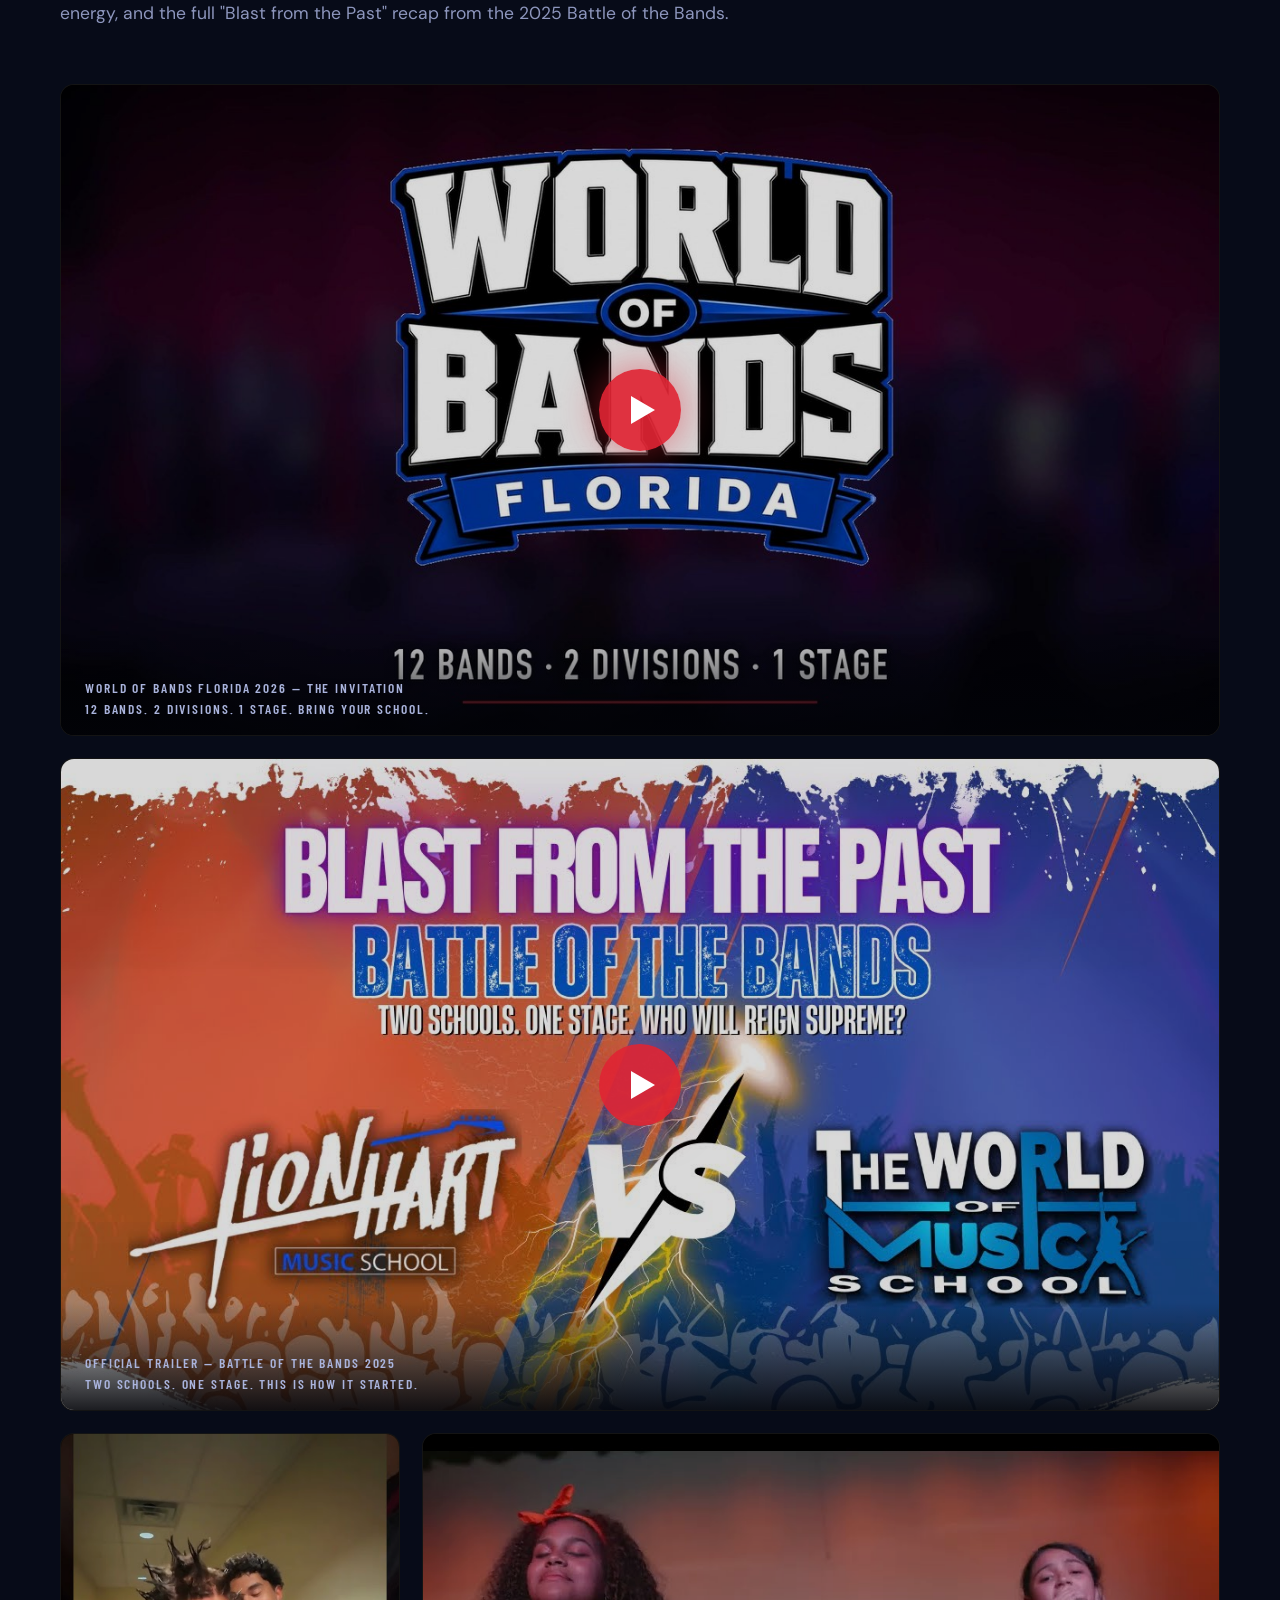
==== commit d0c2d61e: "Trailer at the top of the homepage and the tickets page The official trailer (EN/ES self-hosted play" ====
--- a/index.html
+++ b/index.html
@@ -63,12 +63,20 @@
 </div>
 
 <!-- ==================== HERO ==================== -->
-<header class="hero" id="top">
+<header class="hero with-trailer" id="top">
   <div class="hero-bg"><img src="assets/img/botb-stage.jpg" alt="World of Bands Florida stage"></div>
   <div class="hero-inner">
     <span class="hero-kicker"><span class="dot"></span><span data-en>Central Florida's First Inter-School Band Championship · Sunday, October 4, 2026</span><span data-es>El Primer Campeonato de Bandas entre Escuelas de Florida Central · Domingo 4 de Octubre, 2026</span></span>
     <h1>WORLD OF BANDS<br><span class="fl">FLORIDA</span></h1>
     <div class="hero-tag">12 <span data-en>BANDS</span><span data-es>BANDAS</span> · 2 <span data-en>DIVISIONS</span><span data-es>DIVISIONES</span> · <em>1 <span data-en>STAGE</span><span data-es>ESCENARIO</span></em></div>
+    <div class="vid wide self-vid hero-trailer">
+      <video data-en playsinline preload="none" poster="assets/img/yt-trailer-2026.jpg" src="assets/video/wob-2026-trailer-en.mp4"></video>
+      <video data-es playsinline preload="none" poster="assets/img/yt-trailer-2026-es.jpg" src="assets/video/wob-2026-trailer-es.mp4"></video>
+      <button class="sv-start" type="button" aria-label="Play the official 2026 trailer">
+        <span class="play"></span>
+        <span class="vid-cap"><b><span data-en>Official Trailer 2026</span><span data-es>Tráiler Oficial 2026</span></b><span data-en>90 seconds · Sound on</span><span data-es>1:45 · Con sonido</span></span>
+      </button>
+    </div>
 
     <div class="countdown" id="countdown" aria-label="Countdown to event day">
       <div class="cd-box"><b id="cd-d">–</b><span data-en>Days</span><span data-es>Días</span></div>
@@ -80,14 +88,14 @@
       <div class="cd-box"><b id="cd-s">–</b><span data-en>Seconds</span><span data-es>Segundos</span></div>
     </div>
     <div class="cd-live" id="cd-live" style="display:none"><span data-en>🎸 It's showtime — the battle is LIVE!</span><span data-es>🎸 ¡Llegó la hora — la batalla está EN VIVO!</span></div>
+    <div class="hero-ctas">
+      <a href="/tickets" class="btn btn-red"><span data-en>Get Tickets</span><span data-es>Comprar Boletos</span></a>
+      <a href="#bands" class="btn btn-ghost"><span data-en>Meet the 12 Bands</span><span data-es>Conoce las 12 Bandas</span></a>
+    </div>
     <p class="hero-sub">
       <span data-en>A full-day live music championship where student bands from five music schools battle on a professional stage — with real judges, real awards, masterclasses, and a crowd that decides who rises.</span>
       <span data-es>Un campeonato de música en vivo de día completo donde bandas estudiantiles de cinco escuelas de música compiten en un escenario profesional — con jueces reales, premios reales, masterclasses y un público que decide quién sube.</span>
     </p>
-    <div class="hero-ctas">
-      <a href="/tickets" class="btn btn-red"><span data-en>Get Tickets</span><span data-es>Comprar Boletos</span></a>
-      <a href="#bands" class="btn btn-ghost"><span data-en>Meet the 12 Bands</span><span data-es>Conoce las 12 Bandas</span></a>
-    </div>
     <div class="hero-venue">
       <b>Clermont Performing Arts Center</b>
       <span>3700 S Hwy 27, Clermont</span>
@@ -520,17 +528,9 @@
     <div class="rv">
       <div class="sec-kicker"><span data-en>Press Play</span><span data-es>Dale Play</span></div>
       <h2 class="sec-title"><span data-en>Hear It. Feel It. Watch It.</span><span data-es>Escúchalo. Siéntelo. Míralo.</span></h2>
-      <p class="sec-lead"><span data-en>Start with the official 2026 trailer — then the 2026 invitation, and see where it all began: the 2025 trailer, the backstage energy, and the full "Blast from the Past" recap from the 2025 Battle of the Bands.</span><span data-es>Empieza con el tráiler oficial 2026 — luego la invitación 2026, y mira dónde comenzó todo: el trailer 2025, la energía del backstage y el recap completo de "Blast from the Past" del Battle of the Bands 2025.</span></p>
+      <p class="sec-lead"><span data-en>Watch the 2026 invitation, and see where it all began: the 2025 trailer, the backstage energy, and the full "Blast from the Past" recap from the 2025 Battle of the Bands.</span><span data-es>Mira la invitación 2026 y descubre dónde comenzó todo: el trailer 2025, la energía del backstage y el recap completo de "Blast from the Past" del Battle of the Bands 2025.</span></p>
     </div>
     <div class="video-grid rv">
-      <div class="vid wide self-vid">
-        <video data-en playsinline preload="none" poster="assets/img/yt-trailer-2026.jpg" src="assets/video/wob-2026-trailer-en.mp4"></video>
-        <video data-es playsinline preload="none" poster="assets/img/yt-trailer-2026-es.jpg" src="assets/video/wob-2026-trailer-es.mp4"></video>
-        <button class="sv-start" type="button" aria-label="Play the official 2026 trailer">
-          <span class="play"></span>
-          <span class="vid-cap"><b><span data-en>World of Bands Florida 2026 — Official Trailer</span><span data-es>World of Bands Florida 2026 — Tráiler Oficial</span></b><span data-en>90 seconds. Sound on.</span><span data-es>1:45 · Con sonido.</span></span>
-        </button>
-      </div>
       <button class="vid wide" data-yt="dCYzR1_ubrk" aria-label="Play the 2026 invitation video">
         <img src="assets/img/yt-promo.jpg" alt="World of Bands Florida 2026 — invitation to Central Florida music schools" loading="lazy">
         <span class="play"></span>
--- a/style.css
+++ b/style.css
@@ -248,6 +248,16 @@
 .self-vid .sv-start:hover .play{transform:translate(-50%,-50%) scale(1.1)}
 .self-vid.playing .sv-start{display:none}
 .self-vid.playing video{object-fit:contain}
+/* the trailer at the top of the page (home + tickets hero) */
+.hero .hero-trailer{width:min(100%,720px);margin:30px auto 6px;border-color:rgba(79,125,255,.38);box-shadow:0 30px 80px rgba(0,0,0,.55),0 0 70px rgba(36,86,230,.2)}
+.hero-inner .hero-ctas{margin-top:30px}
+.hero-ctas + .hero-sub{margin:26px auto 0}
+.hero.with-trailer{padding-top:118px}
+.hero.with-trailer h1{font-size:clamp(44px,9vw,112px);margin:22px 0 6px}
+.tix-hero.with-trailer{padding-top:128px}
+.tix-hero.with-trailer h1{font-size:clamp(42px,8vw,96px)}
+.day-strip.solo{grid-template-columns:1fr;max-width:760px;margin-left:auto;margin-right:auto}
+@media(max-width:840px){.hero .hero-trailer{margin:22px auto 4px;border-radius:12px}.hero-trailer .play{width:62px;height:62px}.hero-trailer .play::after{border-width:11px 0 11px 19px;margin-left:5px}.hero-trailer .vid-cap{padding:28px 16px 11px}.hero-trailer .vid-cap b{font-size:20px}.hero-trailer .vid-cap span{font-size:12px}}
 .video-row{display:grid;grid-template-columns:340px 1fr;gap:22px;align-items:stretch}
 .video-row .vid.wide{aspect-ratio:auto;min-height:320px}
 @media(max-width:840px){.video-row{grid-template-columns:1fr}.video-row .vid.wide{aspect-ratio:16/9;min-height:0}.vid.tall{max-height:none;max-width:340px;margin:0 auto}}
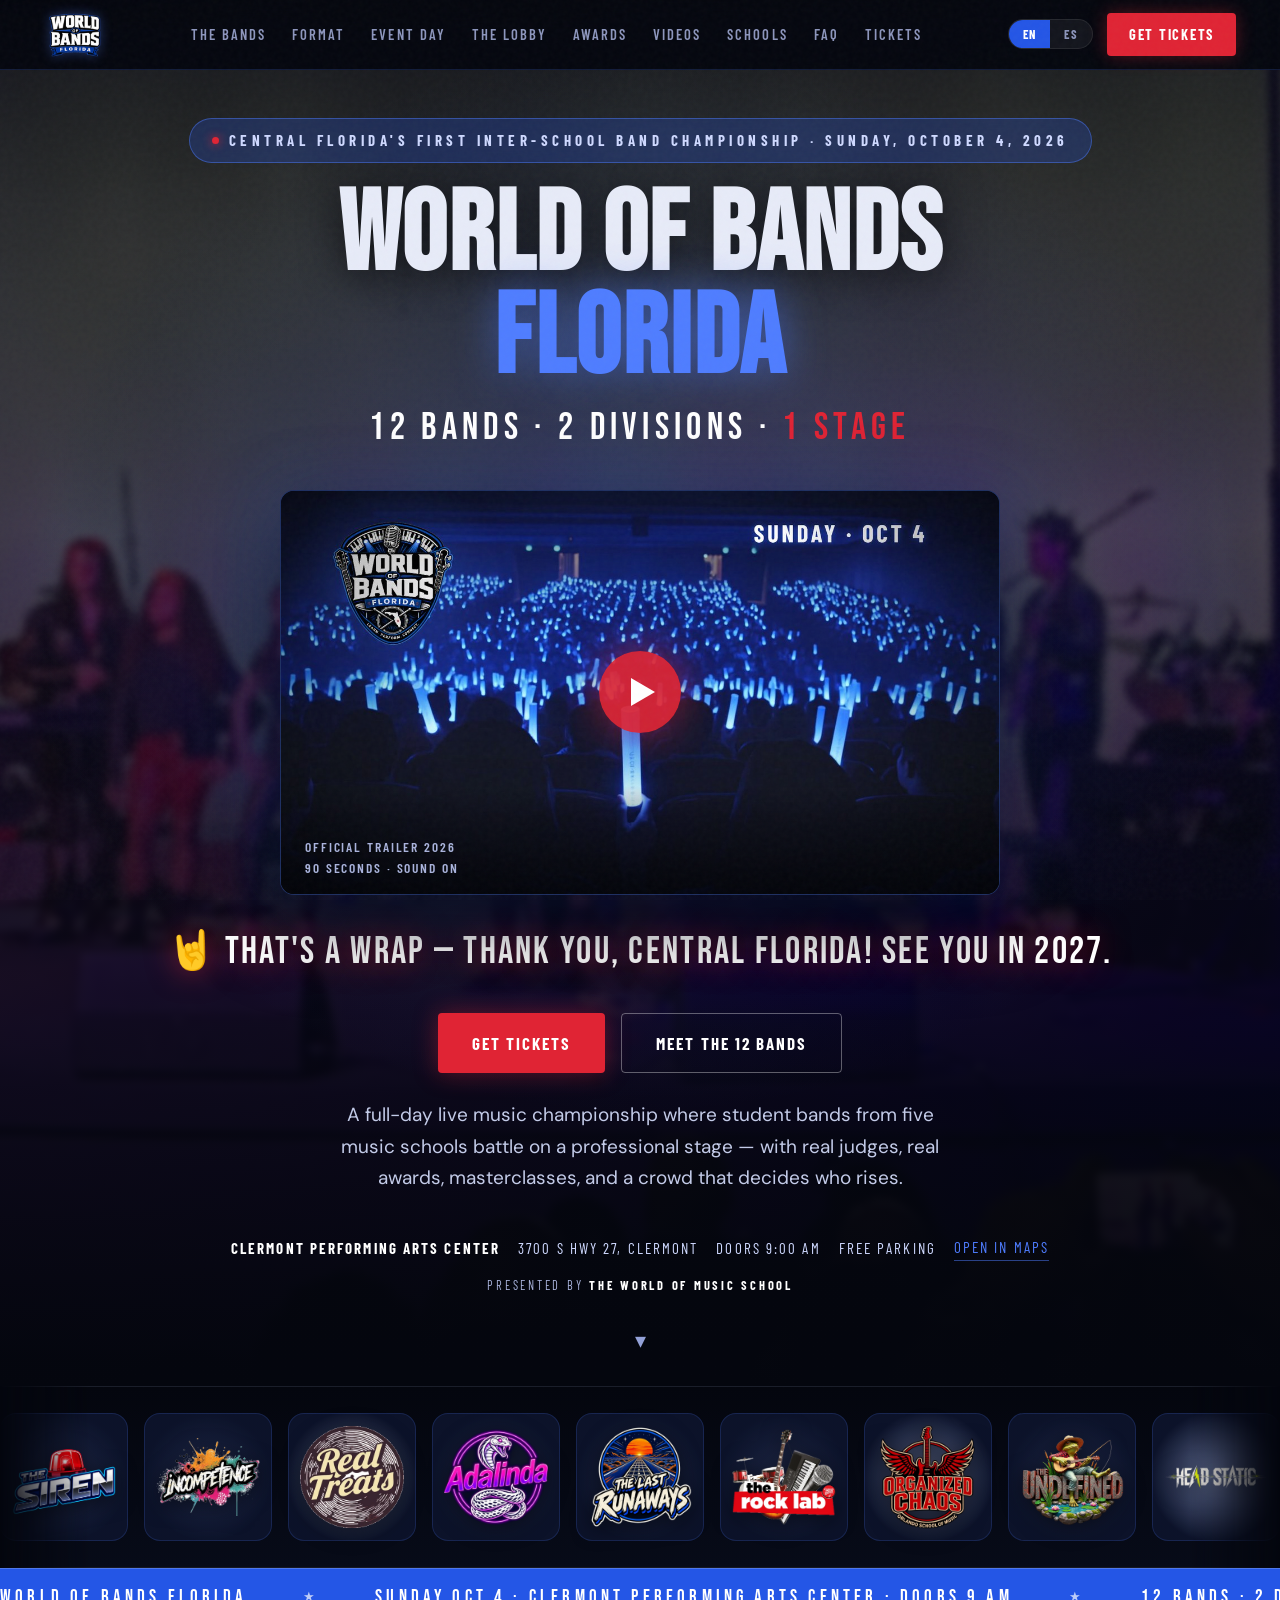
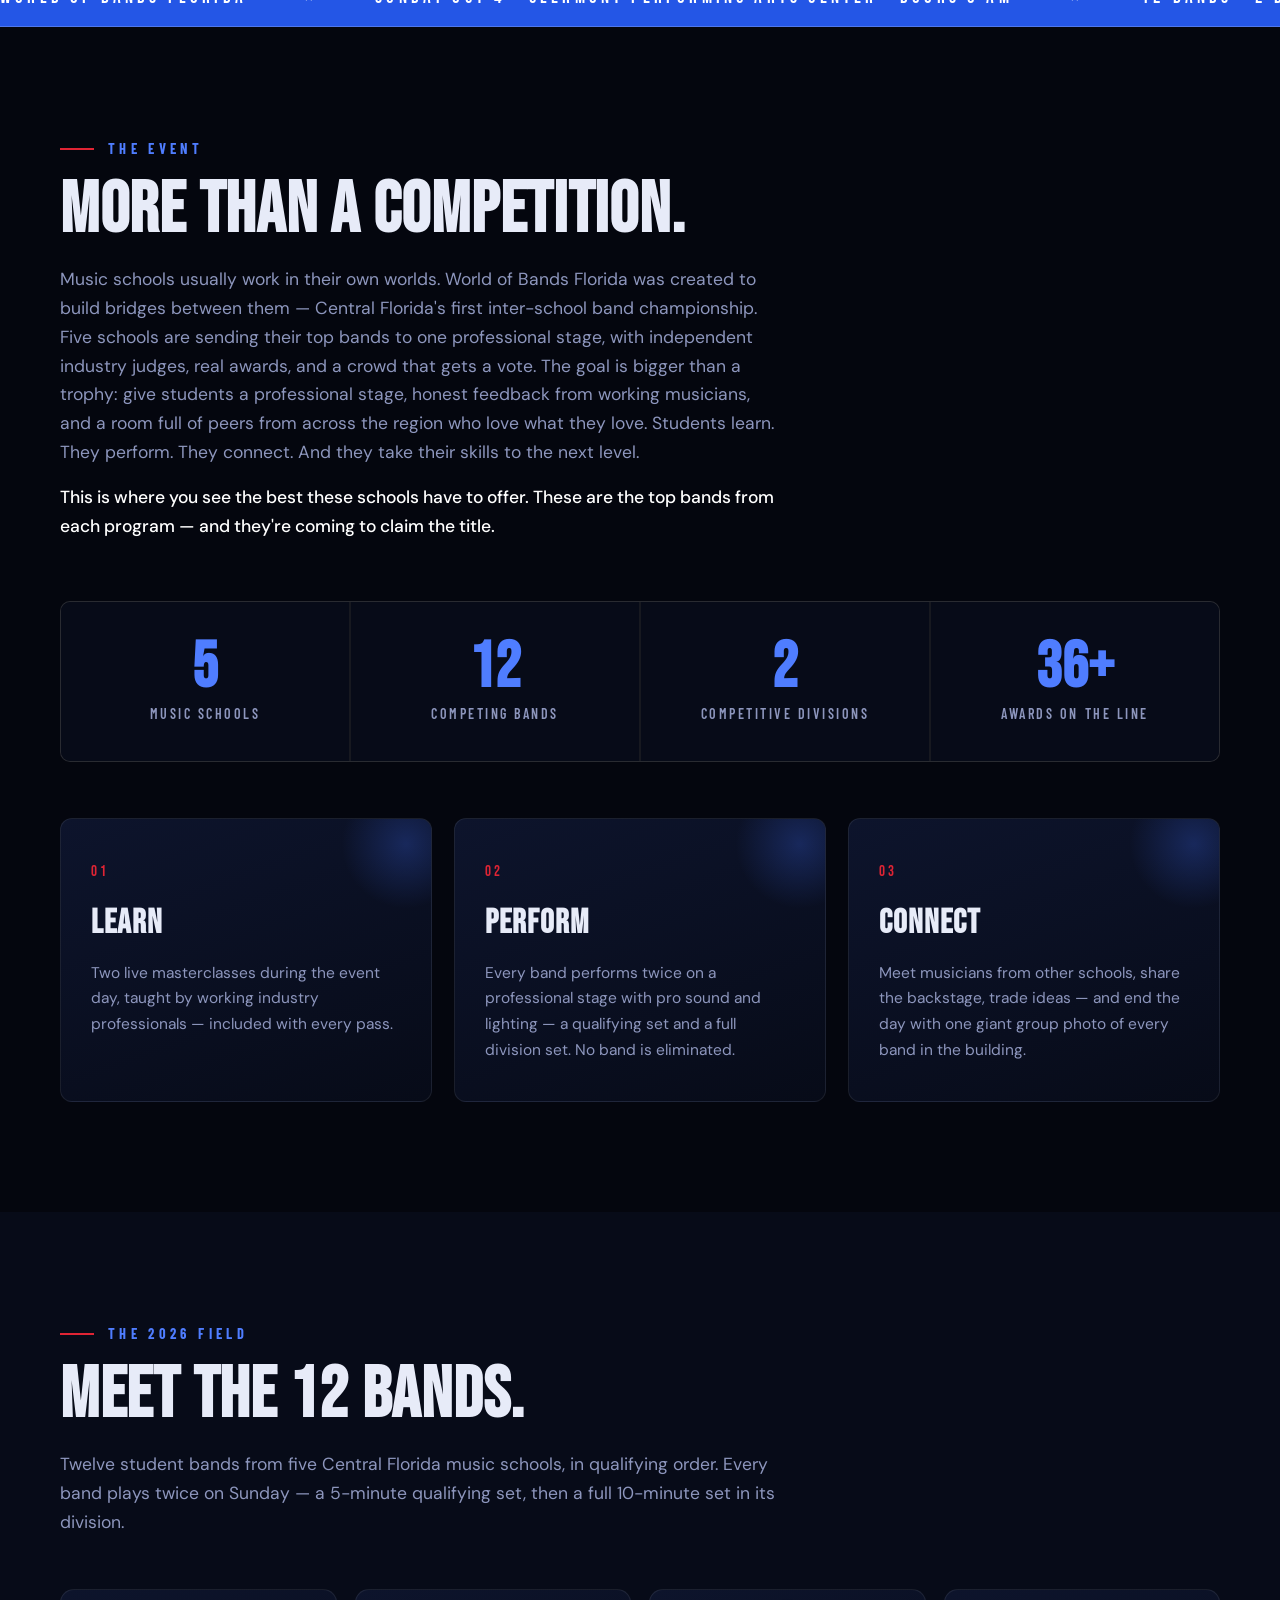
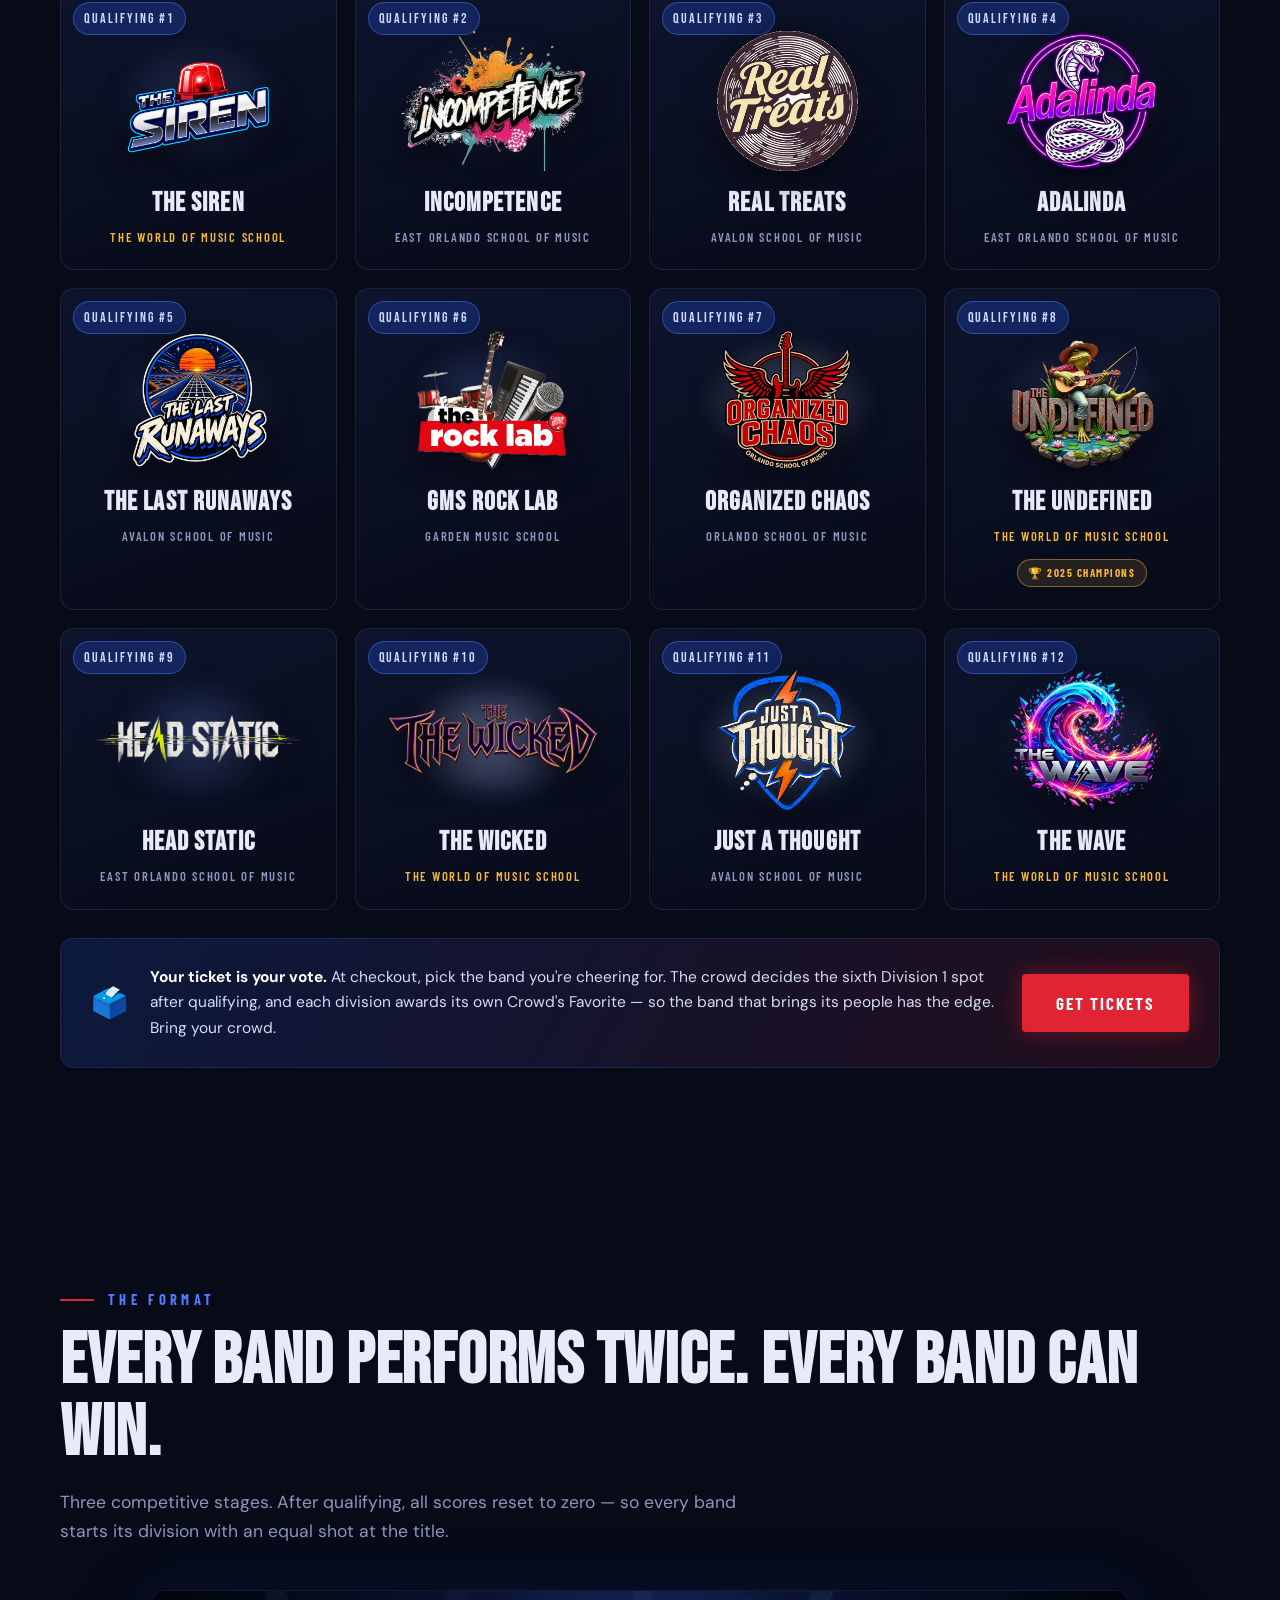
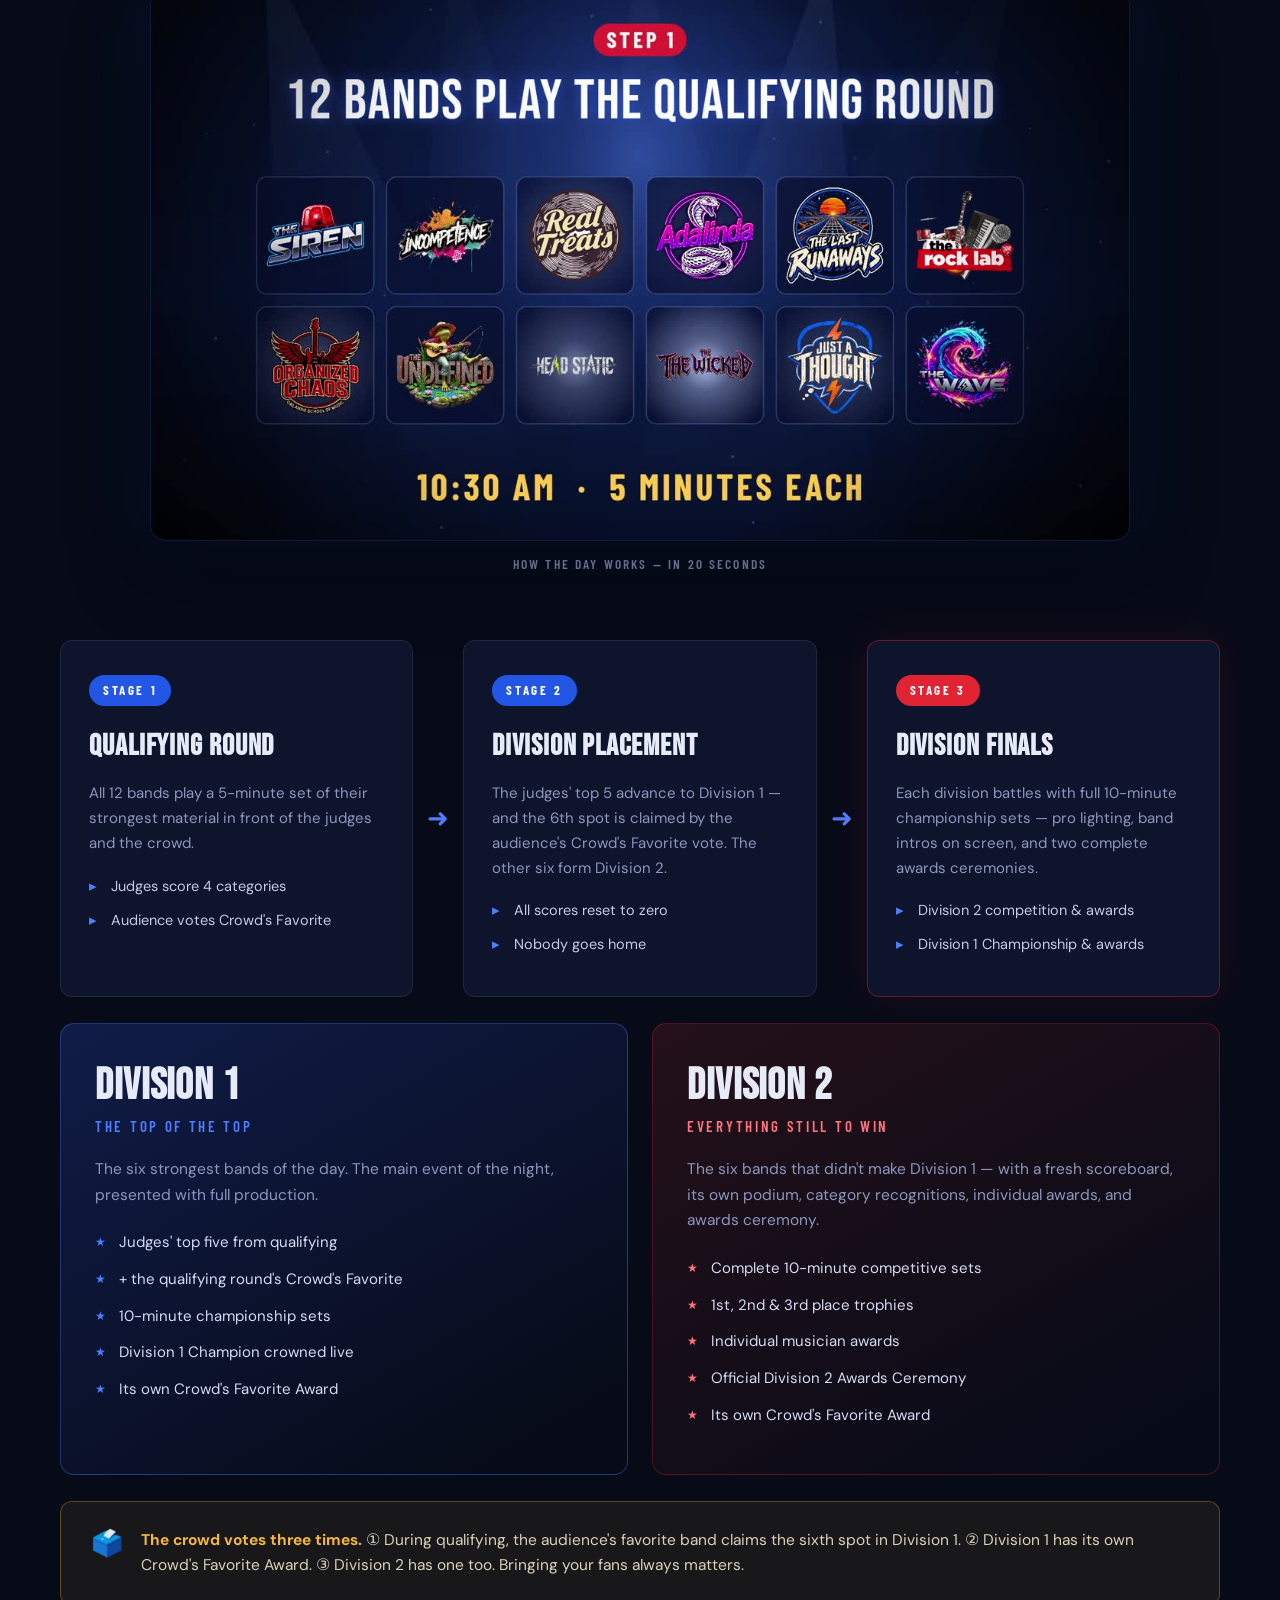
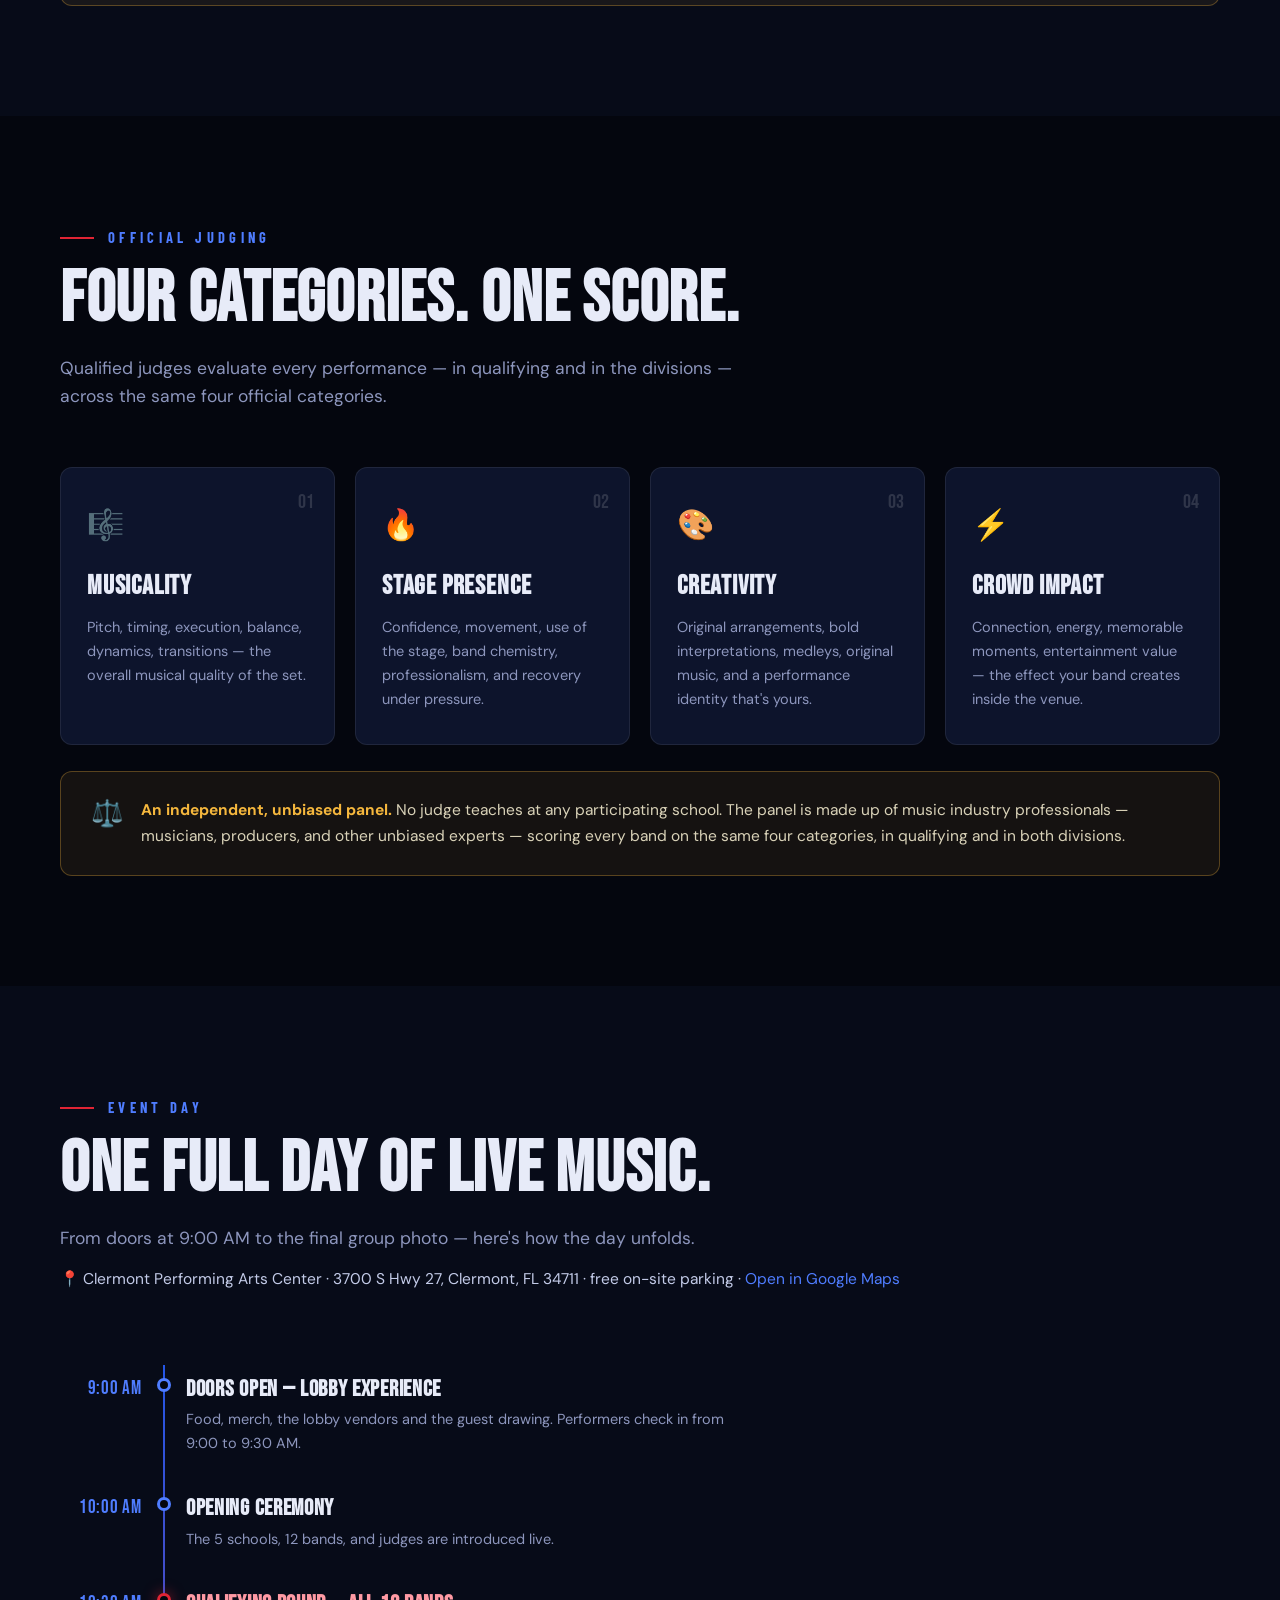
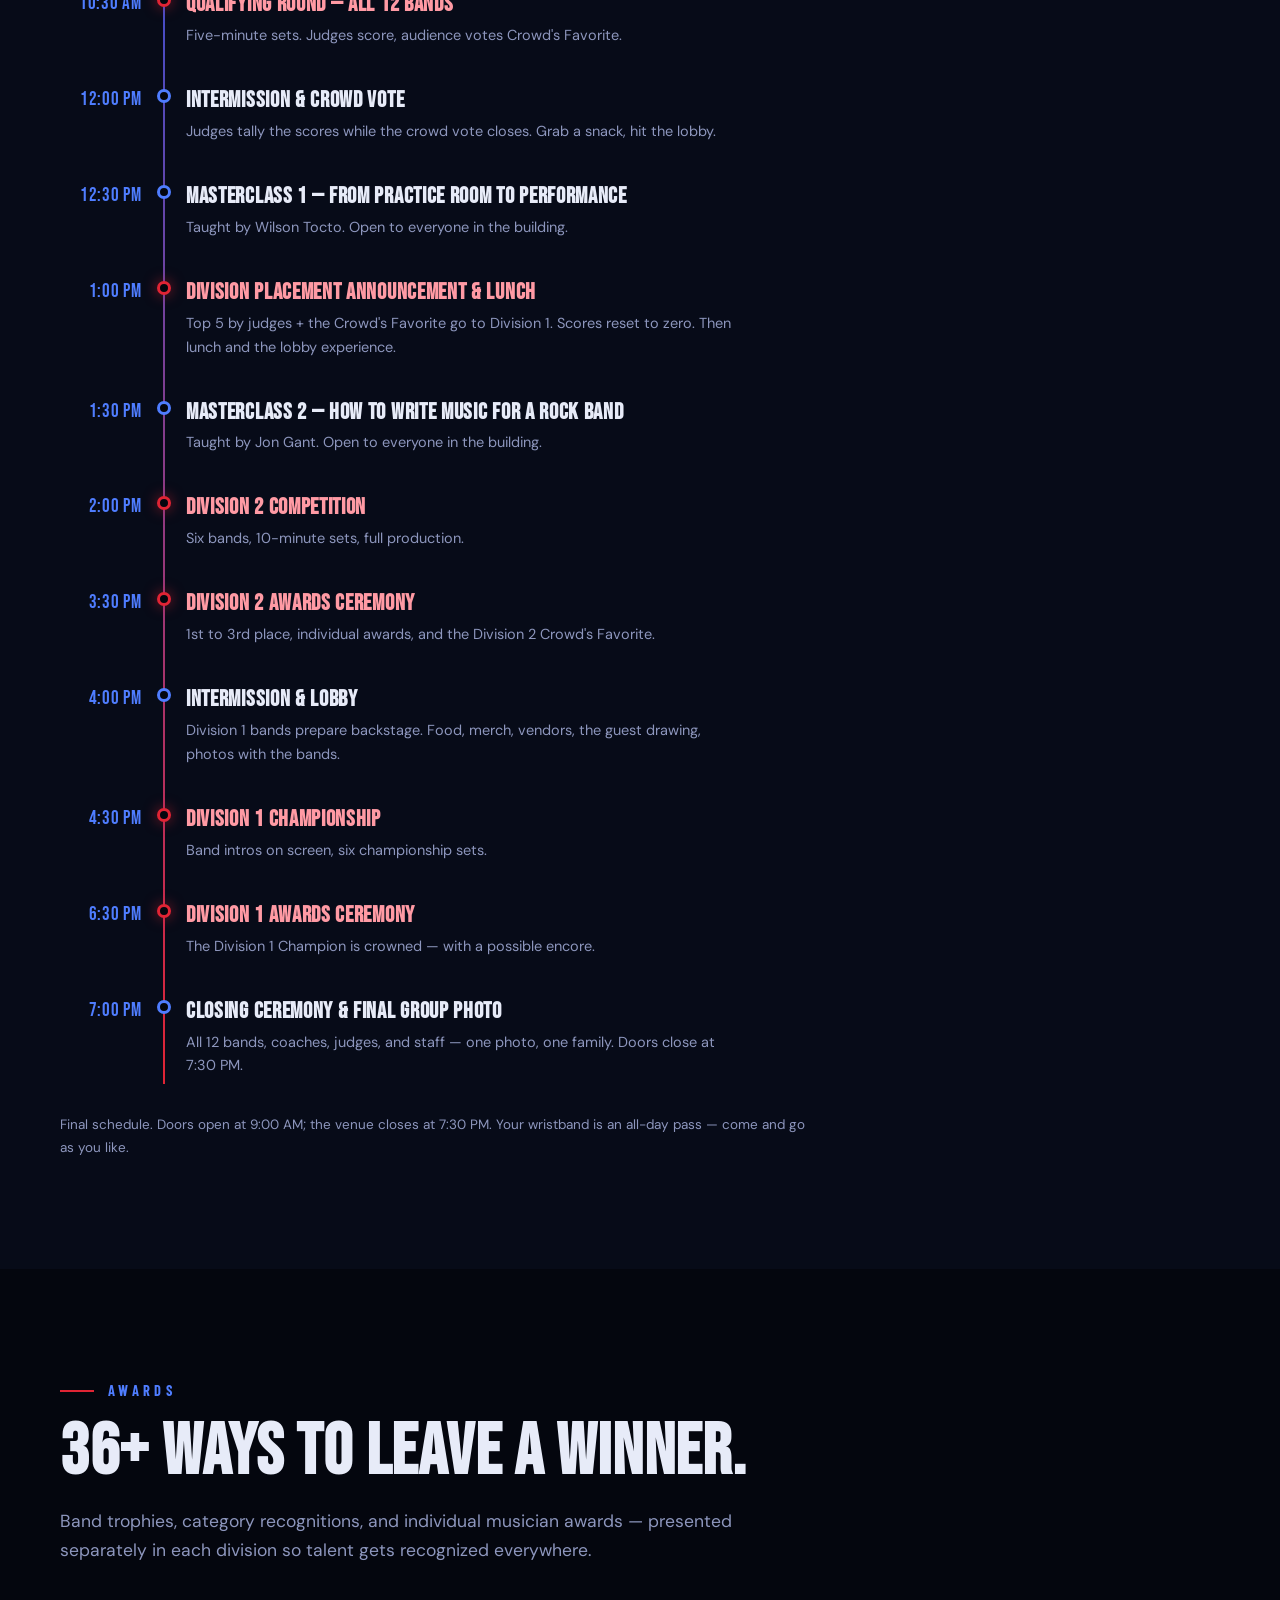
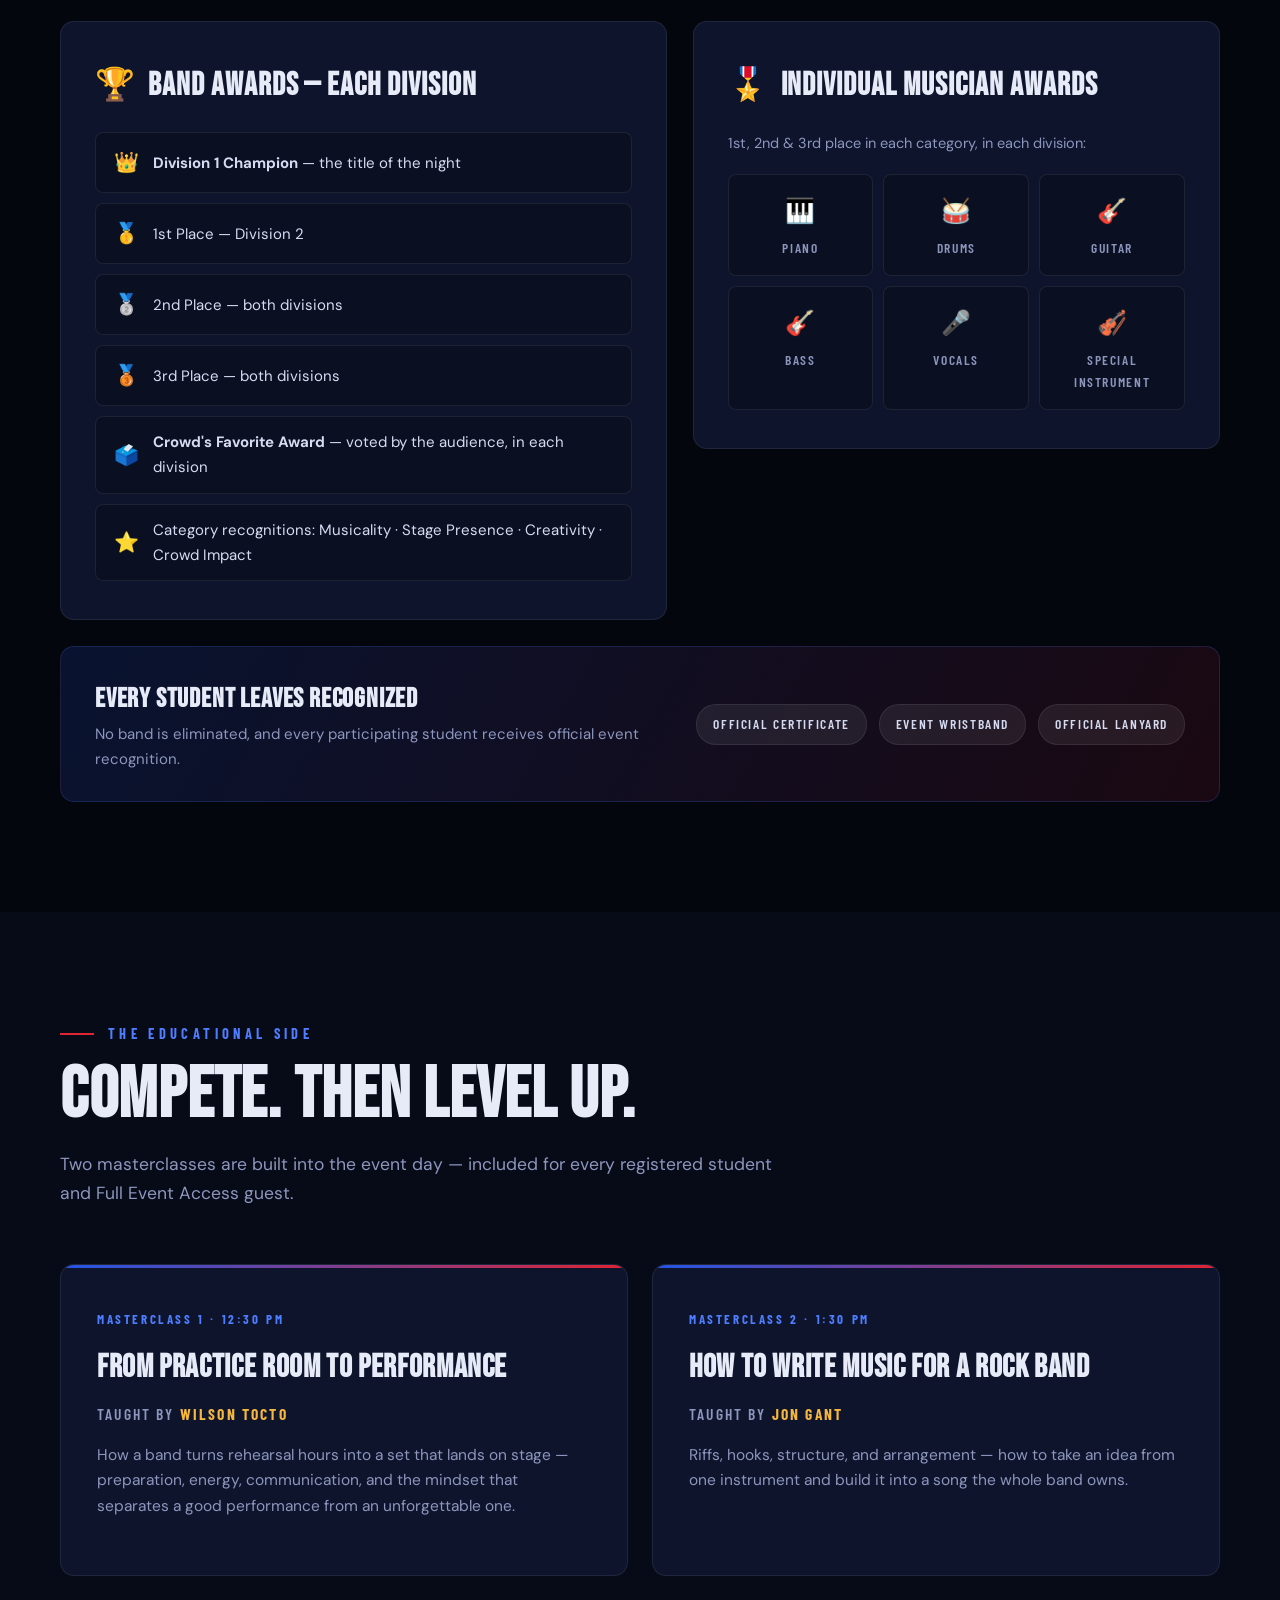
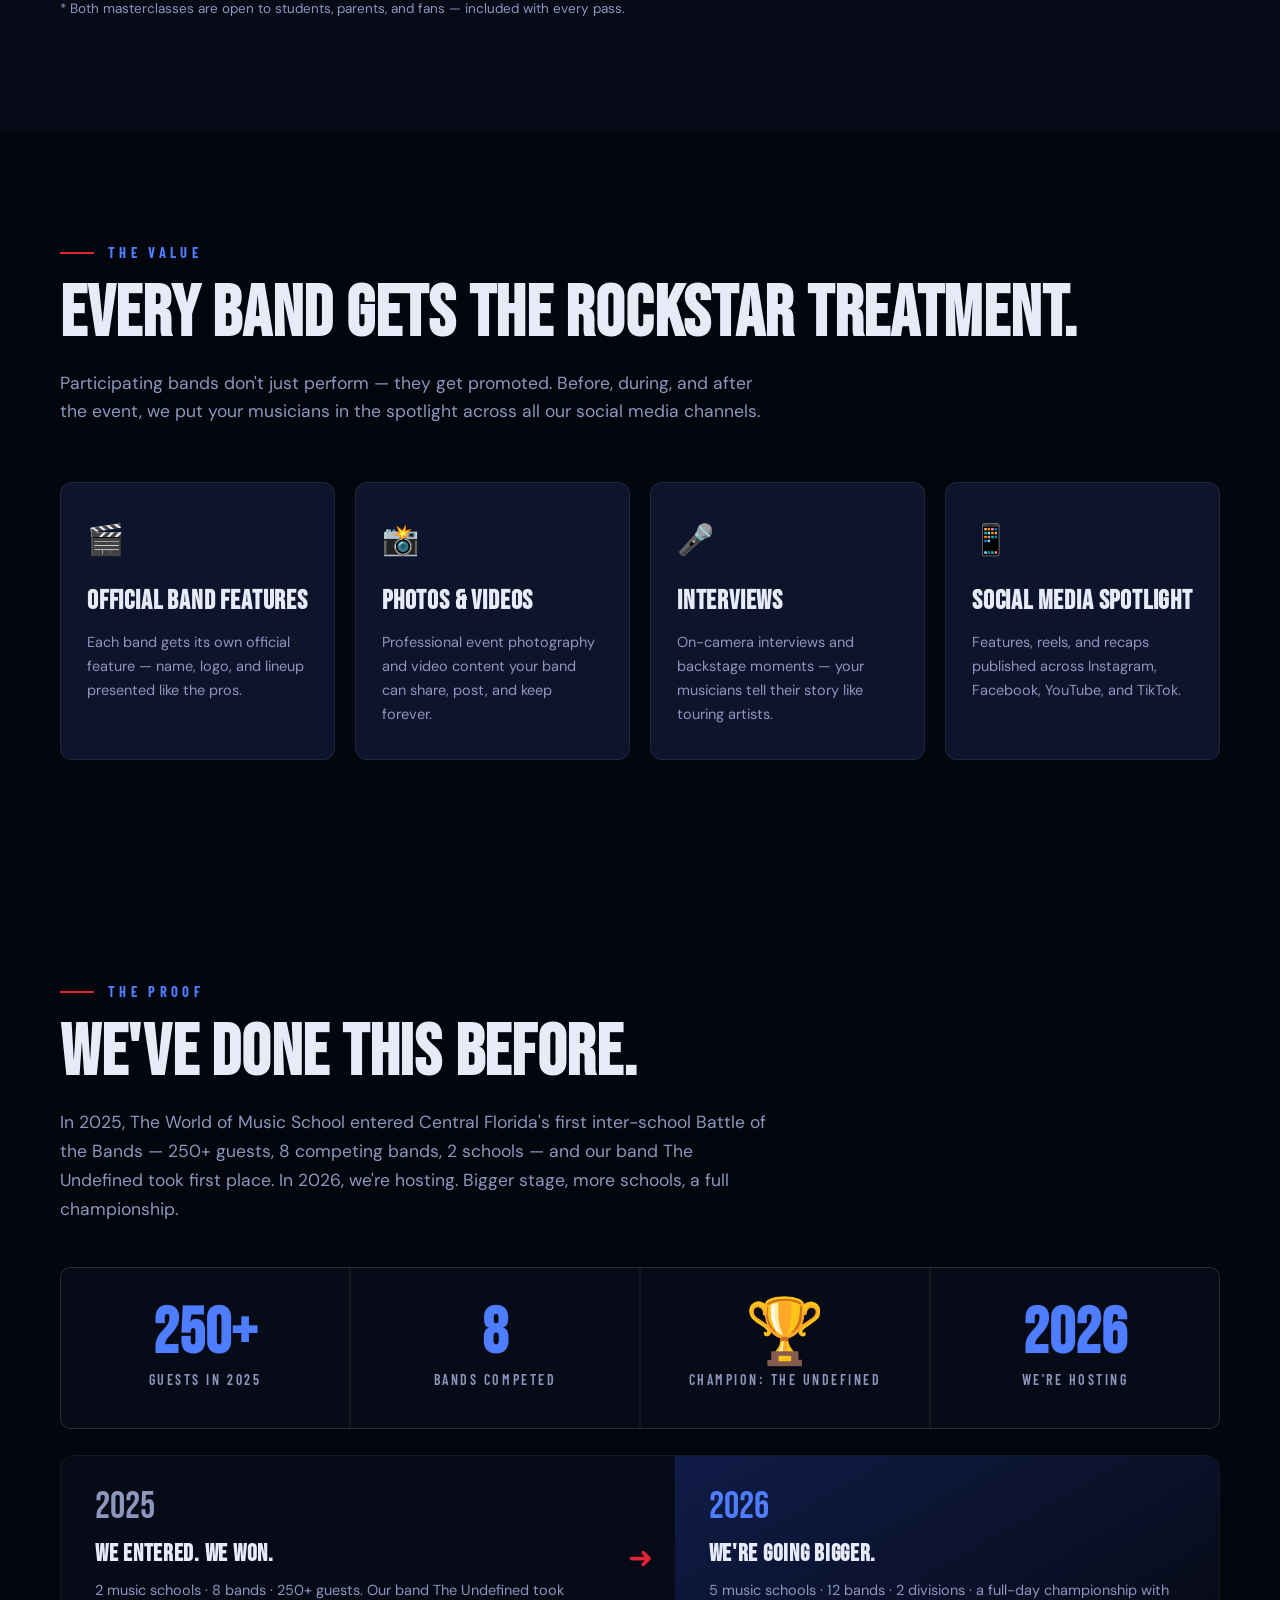
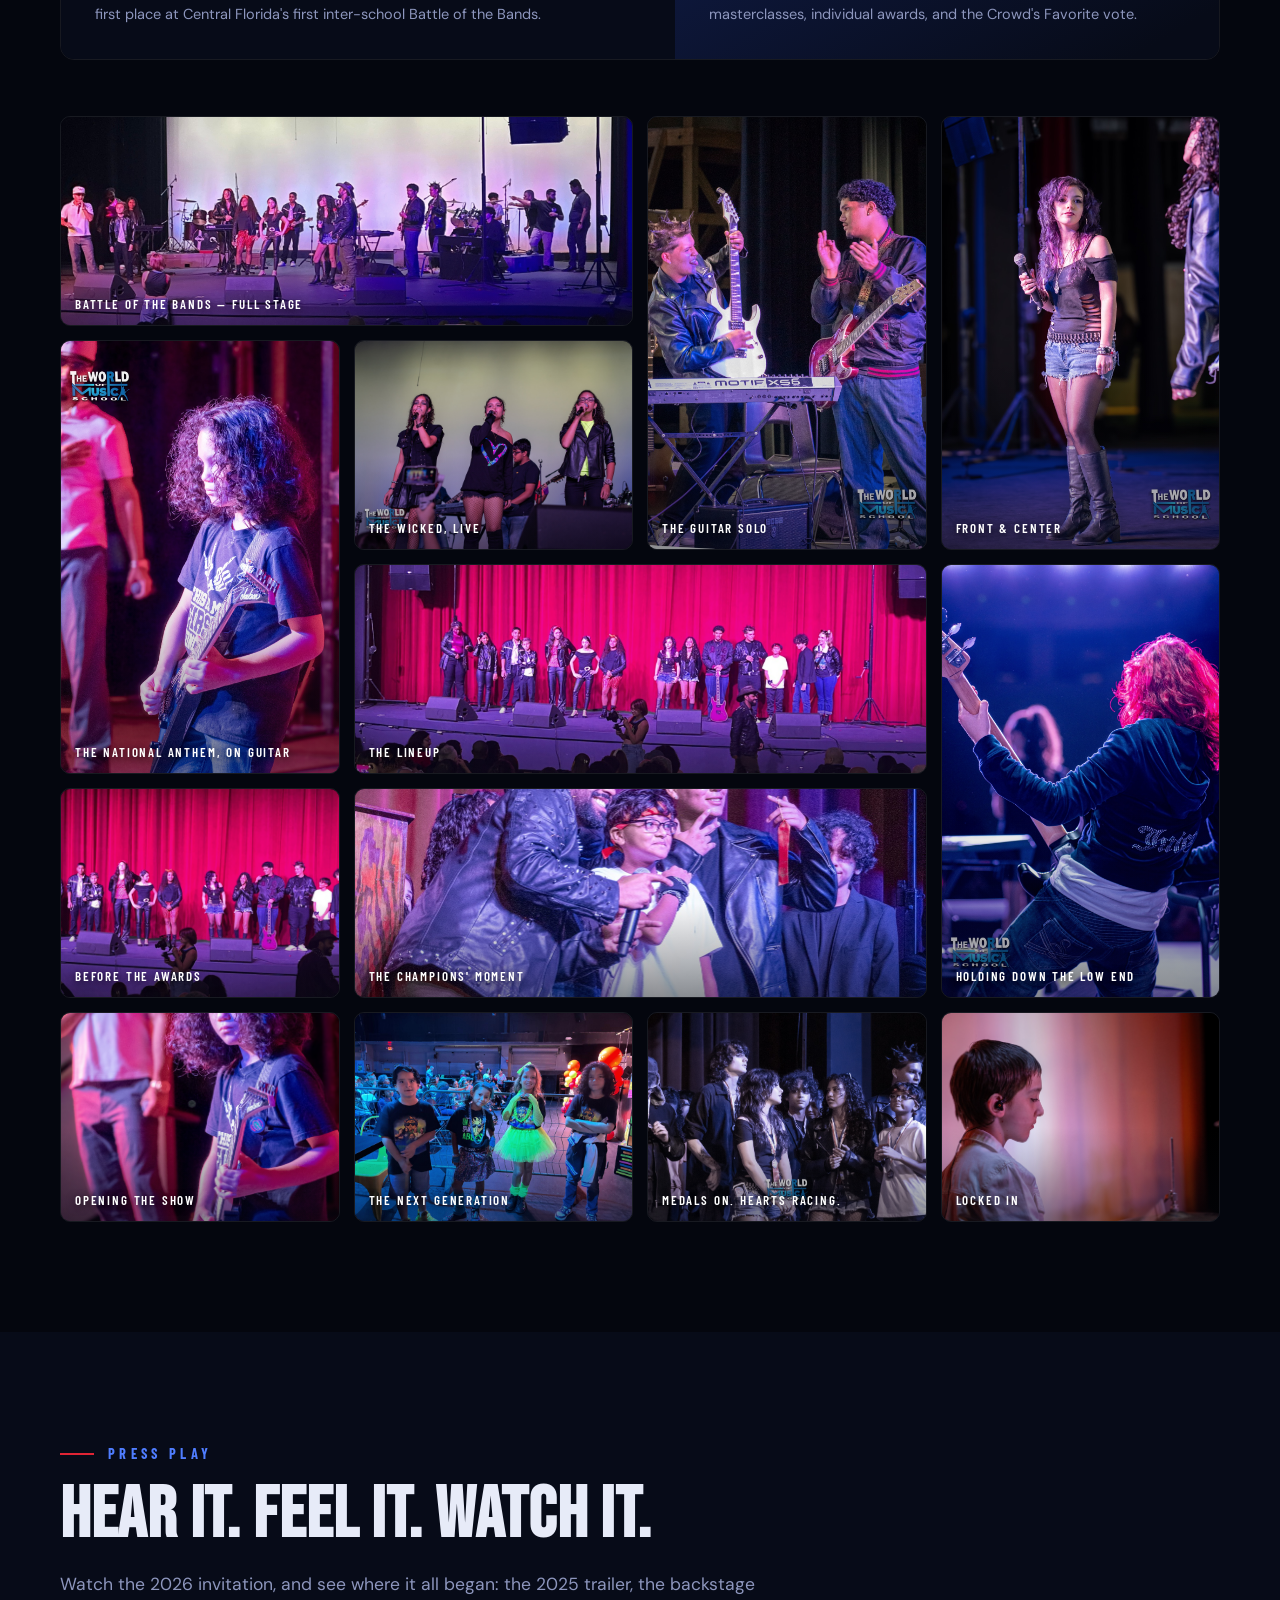
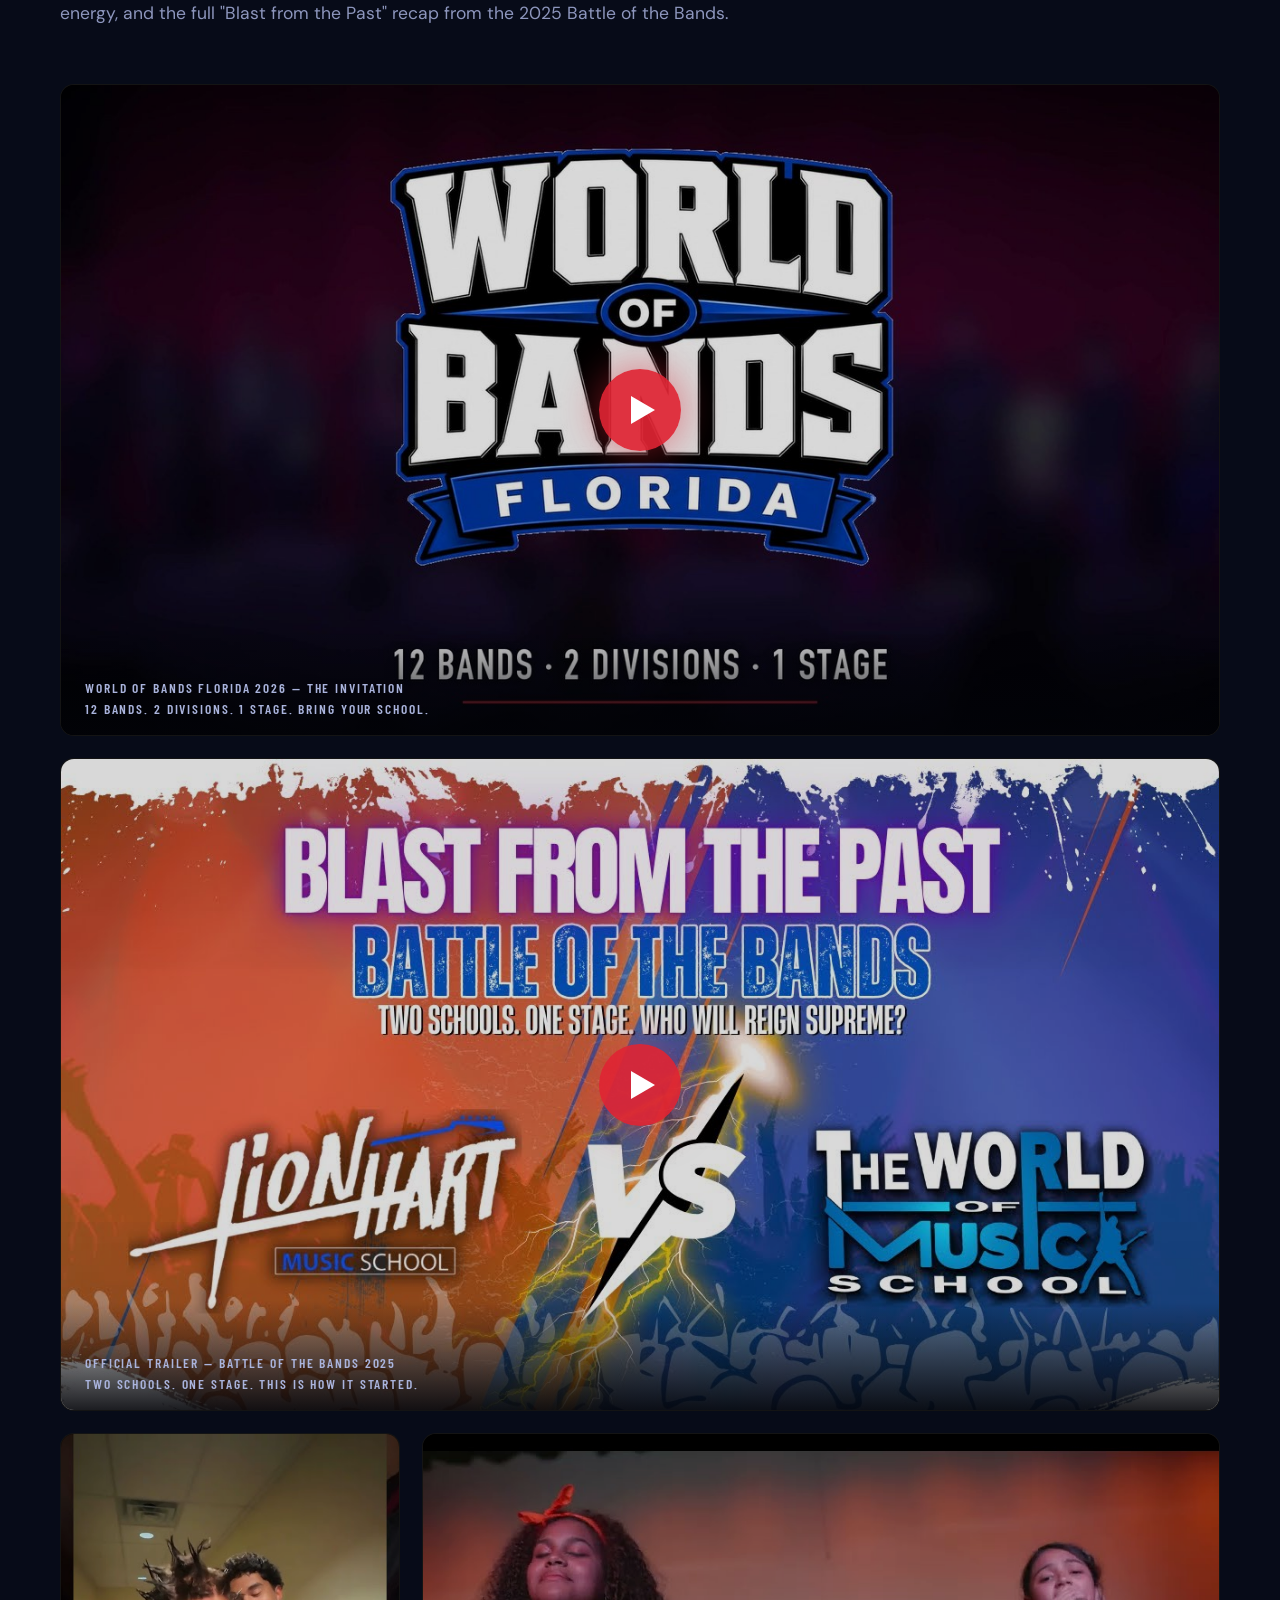
==== commit 9c2736ab: "Pre-launch pass: time-gated copy, facts, Spanish, share previews - Band-code copy now really disappe" ====
--- a/index.html
+++ b/index.html
@@ -11,7 +11,7 @@
 <meta property="og:url" content="https://worldofbands.com/">
 <meta property="og:title" content="World of Bands Florida — 12 Bands. 2 Divisions. 1 Stage.">
 <meta property="og:description" content="Central Florida's first inter-school band championship — 12 bands, 5 schools, 2 divisions, 1 stage. Sunday, October 4, 2026, Clermont Performing Arts Center. Presented by The World of Music School. Tickets on sale now.">
-<meta property="og:image" content="https://worldofbands.com/assets/img/og-share.jpg">
+<meta property="og:image" content="https://worldofbands.com/assets/img/og-share-oct4.jpg">
 <meta property="og:image:width" content="1200">
 <meta property="og:image:height" content="630">
 <meta name="twitter:card" content="summary_large_image">
@@ -87,6 +87,7 @@
       <div class="cd-sep">:</div>
       <div class="cd-box"><b id="cd-s">–</b><span data-en>Seconds</span><span data-es>Segundos</span></div>
     </div>
+    <div class="cd-live" id="cd-done" style="display:none"><span data-en>🤘 That's a wrap — thank you, Central Florida! See you in 2027.</span><span data-es>🤘 ¡Eso fue todo — gracias, Florida Central! Nos vemos en 2027.</span></div>
     <div class="cd-live" id="cd-live" style="display:none"><span data-en>🎸 It's showtime — the battle is LIVE!</span><span data-es>🎸 ¡Llegó la hora — la batalla está EN VIVO!</span></div>
     <div class="hero-ctas">
       <a href="/tickets" class="btn btn-red"><span data-en>Get Tickets</span><span data-es>Comprar Boletos</span></a>
@@ -141,7 +142,7 @@
 <!-- marquee -->
 <div class="marquee" aria-hidden="true">
   <div class="marquee-track" id="marquee-track">
-    <span>WORLD OF BANDS FLORIDA</span><span>SUNDAY OCT 4 · CLERMONT PERFORMING ARTS CENTER · DOORS 9 AM</span><span>12 BANDS · 2 DIVISIONS · 1 STAGE</span><span>YOUR TICKET IS YOUR VOTE</span><span>LIVE YOUR SOUND</span><span>ONE STAGE · ONE DREAM</span>
+    <span>WORLD OF BANDS FLORIDA</span><span data-en>SUNDAY OCT 4 · CLERMONT PERFORMING ARTS CENTER · DOORS 9 AM</span><span data-es>DOMINGO 4 DE OCT · CLERMONT PERFORMING ARTS CENTER · PUERTAS 9 AM</span><span data-en>12 BANDS · 2 DIVISIONS · 1 STAGE</span><span data-es>12 BANDAS · 2 DIVISIONES · 1 ESCENARIO</span><span data-en>YOUR TICKET IS YOUR VOTE</span><span data-es>TU BOLETO ES TU VOTO</span><span>LIVE YOUR SOUND</span><span>ONE STAGE · ONE DREAM</span>
   </div>
 </div>
 
@@ -153,7 +154,7 @@
       <h2 class="sec-title"><span data-en>More Than a Competition.</span><span data-es>Más que una Competencia.</span></h2>
       <p class="sec-lead">
         <span data-en>Music schools usually work in their own worlds. World of Bands Florida was created to build bridges between them — Central Florida's first inter-school band championship. Five schools are sending their top bands to one professional stage, with independent industry judges, real awards, and a crowd that gets a vote. The goal is bigger than a trophy: give students a professional stage, honest feedback from working musicians, and a room full of peers from across the region who love what they love. Students learn. They perform. They connect. And they take their skills to the next level.</span>
-        <span data-es>Las escuelas de música suelen trabajar cada una en su mundo. World of Bands Florida nació para construir puentes entre ellas — el primer campeonato de bandas entre escuelas de Florida Central. Cinco escuelas envían sus mejores bandas a un escenario profesional, con jueces independientes de la industria, premios reales y un público que vota. La meta es más grande que un trofeo: darle a los estudiantes un escenario profesional, feedback honesto de músicos en activo y una sala llena de compañeros de toda la región que aman lo mismo que ellos. Aprenden. Tocan. Conectan. Y llevan sus habilidades al siguiente nivel.</span>
+        <span data-es>Las escuelas de música suelen trabajar cada una en su mundo. World of Bands Florida nació para construir puentes entre ellas — el primer campeonato de bandas entre escuelas de Florida Central. Cinco escuelas envían sus mejores bandas a un escenario profesional, con jueces independientes de la industria, premios reales y un público que vota. La meta es más grande que un trofeo: darles a los estudiantes un escenario profesional, comentarios honestos de músicos en activo y una sala llena de compañeros de toda la región que aman lo mismo que ellos. Aprenden. Tocan. Conectan. Y llevan sus habilidades al siguiente nivel.</span>
       </p>
       <p class="sec-lead" style="margin-top:16px;color:#fff;font-weight:500">
         <span data-en>This is where you see the best these schools have to offer. These are the top bands from each program — and they're coming to claim the title.</span>
@@ -194,21 +195,21 @@
     <div class="rv">
       <div class="sec-kicker"><span data-en>The 2026 Field</span><span data-es>El Grupo 2026</span></div>
       <h2 class="sec-title"><span data-en>Meet the 12 Bands.</span><span data-es>Conoce las 12 Bandas.</span></h2>
-      <p class="sec-lead"><span data-en>Twelve student bands from five Central Florida music schools, in qualifying order. Every band plays twice on Sunday — a 5-minute qualifying set, then a full 10-minute set in its division.</span><span data-es>Doce bandas estudiantiles de cinco escuelas de música de Florida Central, en orden de clasificación. Cada banda toca dos veces el domingo — un set clasificatorio de 5 minutos y luego un set completo de 10 minutos en su división.</span></p>
+      <p class="sec-lead"><span data-en>Twelve student bands from five Central Florida music schools, in qualifying order. Every band plays twice on Sunday — a 5-minute qualifying set, then a full 10-minute set in its division.</span><span data-es>Doce bandas estudiantiles de cinco escuelas de música de Florida Central, en el orden de la ronda clasificatoria. Cada banda toca dos veces el domingo — un set clasificatorio de 5 minutos y luego un set completo de 10 minutos en su división.</span></p>
     </div>
     <div class="bands-grid">
-      <div class="band twom rv" id="the-siren"><span class="slot"><span data-en>Qualifying</span><span data-es>Clasif.</span> #1</span><div class="band-logo"><img src="assets/img/bands/the-siren.webp" alt="The Siren" loading="lazy"></div><h4>The Siren</h4><span class="school">The World of Music School</span></div>
-      <div class="band rv" id="incompetence"><span class="slot"><span data-en>Qualifying</span><span data-es>Clasif.</span> #2</span><div class="band-logo"><img src="assets/img/bands/incompetence.webp" alt="Incompetence" loading="lazy"></div><h4>Incompetence</h4><span class="school">East Orlando School of Music</span></div>
-      <div class="band rv" id="real-treats"><span class="slot"><span data-en>Qualifying</span><span data-es>Clasif.</span> #3</span><div class="band-logo"><img src="assets/img/bands/real-treats.webp" alt="Real Treats" loading="lazy"></div><h4>Real Treats</h4><span class="school">Avalon School of Music</span></div>
-      <div class="band rv" id="adalinda"><span class="slot"><span data-en>Qualifying</span><span data-es>Clasif.</span> #4</span><div class="band-logo"><img src="assets/img/bands/adalinda.webp" alt="Adalinda" loading="lazy"></div><h4>Adalinda</h4><span class="school">East Orlando School of Music</span></div>
-      <div class="band rv" id="the-last-runaways"><span class="slot"><span data-en>Qualifying</span><span data-es>Clasif.</span> #5</span><div class="band-logo"><img src="assets/img/bands/the-last-runaways.webp" alt="The Last Runaways" loading="lazy"></div><h4>The Last Runaways</h4><span class="school">Avalon School of Music</span></div>
-      <div class="band rv" id="gms-rock-lab"><span class="slot"><span data-en>Qualifying</span><span data-es>Clasif.</span> #6</span><div class="band-logo"><img src="assets/img/bands/gms-rock-lab.webp" alt="GMS Rock Lab" loading="lazy"></div><h4>GMS Rock Lab</h4><span class="school">Garden Music School</span></div>
-      <div class="band dark rv" id="organized-chaos"><span class="slot"><span data-en>Qualifying</span><span data-es>Clasif.</span> #7</span><div class="band-logo"><img src="assets/img/bands/organized-chaos.webp" alt="Organized Chaos" loading="lazy"></div><h4>Organized Chaos</h4><span class="school">Orlando School of Music</span></div>
-      <div class="band twom rv" id="the-undefined"><span class="slot"><span data-en>Qualifying</span><span data-es>Clasif.</span> #8</span><div class="band-logo"><img src="assets/img/bands/the-undefined.webp" alt="The Undefined" loading="lazy"></div><h4>The Undefined</h4><span class="school">The World of Music School</span><span class="champ">🏆 <span data-en>2025 Champions</span><span data-es>Campeones 2025</span></span></div>
-      <div class="band rv" id="head-static"><span class="slot"><span data-en>Qualifying</span><span data-es>Clasif.</span> #9</span><div class="band-logo"><img src="assets/img/bands/head-static.webp" alt="Head Static" loading="lazy"></div><h4>Head Static</h4><span class="school">East Orlando School of Music</span></div>
-      <div class="band twom dark rv" id="the-wicked"><span class="slot"><span data-en>Qualifying</span><span data-es>Clasif.</span> #10</span><div class="band-logo"><img src="assets/img/bands/the-wicked.webp" alt="The Wicked" loading="lazy"></div><h4>The Wicked</h4><span class="school">The World of Music School</span></div>
-      <div class="band dark rv" id="just-a-thought"><span class="slot"><span data-en>Qualifying</span><span data-es>Clasif.</span> #11</span><div class="band-logo"><img src="assets/img/bands/just-a-thought.webp" alt="Just A Thought" loading="lazy"></div><h4>Just A Thought</h4><span class="school">Avalon School of Music</span></div>
-      <div class="band twom rv" id="the-wave"><span class="slot"><span data-en>Qualifying</span><span data-es>Clasif.</span> #12</span><div class="band-logo"><img src="assets/img/bands/the-wave.webp" alt="The Wave" loading="lazy"></div><h4>The Wave</h4><span class="school">The World of Music School</span></div>
+      <div class="band twom rv" id="the-siren"><span class="slot"><span data-en>Qualifying</span><span data-es>Turno</span> #1</span><div class="band-logo"><img src="assets/img/bands/the-siren.webp" alt="The Siren" loading="lazy"></div><h4>The Siren</h4><span class="school">The World of Music School</span></div>
+      <div class="band rv" id="incompetence"><span class="slot"><span data-en>Qualifying</span><span data-es>Turno</span> #2</span><div class="band-logo"><img src="assets/img/bands/incompetence.webp" alt="Incompetence" loading="lazy"></div><h4>Incompetence</h4><span class="school">East Orlando School of Music</span></div>
+      <div class="band rv" id="real-treats"><span class="slot"><span data-en>Qualifying</span><span data-es>Turno</span> #3</span><div class="band-logo"><img src="assets/img/bands/real-treats.webp" alt="Real Treats" loading="lazy"></div><h4>Real Treats</h4><span class="school">Avalon School of Music</span></div>
+      <div class="band rv" id="adalinda"><span class="slot"><span data-en>Qualifying</span><span data-es>Turno</span> #4</span><div class="band-logo"><img src="assets/img/bands/adalinda.webp" alt="Adalinda" loading="lazy"></div><h4>Adalinda</h4><span class="school">East Orlando School of Music</span></div>
+      <div class="band rv" id="the-last-runaways"><span class="slot"><span data-en>Qualifying</span><span data-es>Turno</span> #5</span><div class="band-logo"><img src="assets/img/bands/the-last-runaways.webp" alt="The Last Runaways" loading="lazy"></div><h4>The Last Runaways</h4><span class="school">Avalon School of Music</span></div>
+      <div class="band rv" id="gms-rock-lab"><span class="slot"><span data-en>Qualifying</span><span data-es>Turno</span> #6</span><div class="band-logo"><img src="assets/img/bands/gms-rock-lab.webp" alt="GMS Rock Lab" loading="lazy"></div><h4>GMS Rock Lab</h4><span class="school">Garden Music School</span></div>
+      <div class="band dark rv" id="organized-chaos"><span class="slot"><span data-en>Qualifying</span><span data-es>Turno</span> #7</span><div class="band-logo"><img src="assets/img/bands/organized-chaos.webp" alt="Organized Chaos" loading="lazy"></div><h4>Organized Chaos</h4><span class="school">Orlando School of Music</span></div>
+      <div class="band twom rv" id="the-undefined"><span class="slot"><span data-en>Qualifying</span><span data-es>Turno</span> #8</span><div class="band-logo"><img src="assets/img/bands/the-undefined.webp" alt="The Undefined" loading="lazy"></div><h4>The Undefined</h4><span class="school">The World of Music School</span><span class="champ">🏆 <span data-en>2025 Champions</span><span data-es>Campeones 2025</span></span></div>
+      <div class="band rv" id="head-static"><span class="slot"><span data-en>Qualifying</span><span data-es>Turno</span> #9</span><div class="band-logo"><img src="assets/img/bands/head-static.webp" alt="Head Static" loading="lazy"></div><h4>Head Static</h4><span class="school">East Orlando School of Music</span></div>
+      <div class="band twom dark rv" id="the-wicked"><span class="slot"><span data-en>Qualifying</span><span data-es>Turno</span> #10</span><div class="band-logo"><img src="assets/img/bands/the-wicked.webp" alt="The Wicked" loading="lazy"></div><h4>The Wicked</h4><span class="school">The World of Music School</span></div>
+      <div class="band dark rv" id="just-a-thought"><span class="slot"><span data-en>Qualifying</span><span data-es>Turno</span> #11</span><div class="band-logo"><img src="assets/img/bands/just-a-thought.webp" alt="Just A Thought" loading="lazy"></div><h4>Just A Thought</h4><span class="school">Avalon School of Music</span></div>
+      <div class="band twom rv" id="the-wave"><span class="slot"><span data-en>Qualifying</span><span data-es>Turno</span> #12</span><div class="band-logo"><img src="assets/img/bands/the-wave.webp" alt="The Wave" loading="lazy"></div><h4>The Wave</h4><span class="school">The World of Music School</span></div>
     </div>
     <div class="vote-note rv">
       <div class="ic">🗳️</div>
@@ -251,7 +252,7 @@
       <div class="flow-arrow"><span>➜</span></div>
       <div class="flow-step">
         <span class="tag"><span data-en>Stage 2</span><span data-es>Etapa 2</span></span>
-        <h3><span data-en>Division Placement</span><span data-es>Colocación de División</span></h3>
+        <h3><span data-en>Division Placement</span><span data-es>Asignación de Divisiones</span></h3>
         <p><span data-en>The judges' top 5 advance to Division 1 — and the 6th spot is claimed by the audience's Crowd's Favorite vote. The other six form Division 2.</span><span data-es>El top 5 de los jueces avanza a División 1 — y el 6.º lugar lo decide el voto Favorito del Público. Las otras seis forman la División 2.</span></p>
         <ul>
           <li><span data-en>All scores reset to zero</span><span data-es>Todos los puntajes vuelven a cero</span></li>
@@ -331,7 +332,7 @@
       <div class="judge-card rv">
         <div class="ic">⚡</div><span class="pct">04</span>
         <h3><span data-en>Crowd Impact</span><span data-es>Impacto en el Público</span></h3>
-        <p><span data-en>Connection, energy, memorable moments, entertainment value — the effect your band creates inside the venue.</span><span data-es>Conexión, energía, momentos memorables, valor de entretenimiento — el efecto que tu banda crea en el venue.</span></p>
+        <p><span data-en>Connection, energy, memorable moments, entertainment value — the effect your band creates inside the venue.</span><span data-es>Conexión, energía, momentos memorables, valor de entretenimiento — el efecto que tu banda crea en el teatro.</span></p>
       </div>
     </div>
     <div class="crowd-note rv">
@@ -351,13 +352,13 @@
       <p class="day-venue"><span data-en>📍 Clermont Performing Arts Center · 3700 S Hwy 27, Clermont, FL 34711 · free on-site parking · </span><span data-es>📍 Clermont Performing Arts Center · 3700 S Hwy 27, Clermont, FL 34711 · estacionamiento gratis · </span><a href="https://www.google.com/maps/search/?api=1&query=Clermont+Performing+Arts+Center+3700+S+Hwy+27+Clermont+FL+34711" target="_blank" rel="noopener"><span data-en>Open in Google Maps</span><span data-es>Abrir en Google Maps</span></a></p>
     </div>
     <div class="timeline">
-      <div class="t-item rv"><div class="t-time">9:00 AM</div><div class="t-dotcol"><div class="t-dot"></div></div><div class="t-body"><h4><span data-en>Doors Open — Lobby Experience</span><span data-es>Apertura de Puertas — Experiencia de Lobby</span></h4><p><span data-en>Food, merch, sponsor and vendor tables, the guest drawing, photography area. Performers check in from 9:00 to 9:30 AM.</span><span data-es>Comida, merch, mesas de patrocinadores y vendedores, el sorteo para invitados, área de fotografía. Los músicos hacen check-in de 9:00 a 9:30 AM.</span></p></div></div>
+      <div class="t-item rv"><div class="t-time">9:00 AM</div><div class="t-dotcol"><div class="t-dot"></div></div><div class="t-body"><h4><span data-en>Doors Open — Lobby Experience</span><span data-es>Apertura de Puertas — Experiencia de Lobby</span></h4><p><span data-en>Food, merch, the lobby vendors and the guest drawing. Performers check in from 9:00 to 9:30 AM.</span><span data-es>Comida, merch, los vendedores del lobby y el sorteo para invitados. Los músicos hacen check-in de 9:00 a 9:30 AM.</span></p></div></div>
       <div class="t-item rv"><div class="t-time">10:00 AM</div><div class="t-dotcol"><div class="t-dot"></div></div><div class="t-body"><h4><span data-en>Opening Ceremony</span><span data-es>Ceremonia de Apertura</span></h4><p><span data-en>The 5 schools, 12 bands, and judges are introduced live.</span><span data-es>Se presentan en vivo las 5 escuelas, 12 bandas y los jueces.</span></p></div></div>
       <div class="t-item big rv"><div class="t-time">10:30 AM</div><div class="t-dotcol"><div class="t-dot"></div></div><div class="t-body"><h4><span data-en>Qualifying Round — All 12 Bands</span><span data-es>Ronda Clasificatoria — Las 12 Bandas</span></h4><p><span data-en>Five-minute sets. Judges score, audience votes Crowd's Favorite.</span><span data-es>Sets de cinco minutos. Los jueces puntúan, el público vota a su Favorita.</span></p></div></div>
       <div class="t-item rv"><div class="t-time">12:00 PM</div><div class="t-dotcol"><div class="t-dot"></div></div><div class="t-body"><h4><span data-en>Intermission &amp; Crowd Vote</span><span data-es>Intermedio y Voto del Público</span></h4><p><span data-en>Judges tally the scores while the crowd vote closes. Grab a snack, hit the lobby.</span><span data-es>Los jueces suman puntajes mientras cierra el voto del público. Un snack, una vuelta por el lobby.</span></p></div></div>
-      <div class="t-item rv"><div class="t-time">12:30 PM</div><div class="t-dotcol"><div class="t-dot"></div></div><div class="t-body"><h4><span data-en>Masterclass 1 — From Practice Room to Performance</span><span data-es>Masterclass 1 — From Practice Room to Performance</span></h4><p><span data-en>Taught by Wilson Tocto. Open to everyone in the building.</span><span data-es>Dictada por Wilson Tocto. Abierta a todos en el lugar.</span></p></div></div>
+      <div class="t-item rv"><div class="t-time">12:30 PM</div><div class="t-dotcol"><div class="t-dot"></div></div><div class="t-body"><h4><span data-en>Masterclass 1 — From Practice Room to Performance</span><span data-es>Masterclass 1 — Del Salón de Práctica al Escenario</span></h4><p><span data-en>Taught by Wilson Tocto. Open to everyone in the building.</span><span data-es>Dictada por Wilson Tocto. Abierta a todos en el lugar.</span></p></div></div>
       <div class="t-item big rv"><div class="t-time">1:00 PM</div><div class="t-dotcol"><div class="t-dot"></div></div><div class="t-body"><h4><span data-en>Division Placement Announcement &amp; Lunch</span><span data-es>Anuncio de Divisiones y Almuerzo</span></h4><p><span data-en>Top 5 by judges + the Crowd's Favorite go to Division 1. Scores reset to zero. Then lunch and the lobby experience.</span><span data-es>Top 5 de los jueces + la Favorita del Público van a División 1. Los puntajes vuelven a cero. Luego almuerzo y lobby.</span></p></div></div>
-      <div class="t-item rv"><div class="t-time">1:30 PM</div><div class="t-dotcol"><div class="t-dot"></div></div><div class="t-body"><h4><span data-en>Masterclass 2 — How to Write Music for a Rock Band</span><span data-es>Masterclass 2 — How to Write Music for a Rock Band</span></h4><p><span data-en>Taught by Jon Gant. Open to everyone in the building.</span><span data-es>Dictada por Jon Gant. Abierta a todos en el lugar.</span></p></div></div>
+      <div class="t-item rv"><div class="t-time">1:30 PM</div><div class="t-dotcol"><div class="t-dot"></div></div><div class="t-body"><h4><span data-en>Masterclass 2 — How to Write Music for a Rock Band</span><span data-es>Masterclass 2 — Cómo Escribir Música para una Banda de Rock</span></h4><p><span data-en>Taught by Jon Gant. Open to everyone in the building.</span><span data-es>Dictada por Jon Gant. Abierta a todos en el lugar.</span></p></div></div>
       <div class="t-item big rv"><div class="t-time">2:00 PM</div><div class="t-dotcol"><div class="t-dot"></div></div><div class="t-body"><h4><span data-en>Division 2 Competition</span><span data-es>Competencia División 2</span></h4><p><span data-en>Six bands, 10-minute sets, full production.</span><span data-es>Seis bandas, sets de 10 minutos, producción completa.</span></p></div></div>
       <div class="t-item big rv"><div class="t-time">3:30 PM</div><div class="t-dotcol"><div class="t-dot"></div></div><div class="t-body"><h4><span data-en>Division 2 Awards Ceremony</span><span data-es>Ceremonia de Premios División 2</span></h4><p><span data-en>1st to 3rd place, individual awards, and the Division 2 Crowd's Favorite.</span><span data-es>1er a 3er lugar, premios individuales y la Favorita del Público de la División 2.</span></p></div></div>
       <div class="t-item rv"><div class="t-time">4:00 PM</div><div class="t-dotcol"><div class="t-dot"></div></div><div class="t-body"><h4><span data-en>Intermission &amp; Lobby</span><span data-es>Intermedio y Lobby</span></h4><p><span data-en>Division 1 bands prepare backstage. Food, merch, vendors, the guest drawing, photos with the bands.</span><span data-es>Las bandas de la División 1 se preparan tras bastidores. Comida, merch, vendedores, el sorteo para invitados, fotos con las bandas.</span></p></div></div>
@@ -385,7 +386,7 @@
           <div class="award-row"><span class="medal">🥇</span><span><span data-en>1st Place — Division 2</span><span data-es>1.er Lugar — División 2</span></span></div>
           <div class="award-row"><span class="medal">🥈</span><span><span data-en>2nd Place — both divisions</span><span data-es>2.º Lugar — ambas divisiones</span></span></div>
           <div class="award-row"><span class="medal">🥉</span><span><span data-en>3rd Place — both divisions</span><span data-es>3.er Lugar — ambas divisiones</span></span></div>
-          <div class="award-row"><span class="medal">🗳️</span><span><span data-en><b>Crowd's Favorite Award</b> — voted by the audience, in each division</span><span data-es><b>Premio Favorito del Público</b> — votado por la audiencia, en cada división</span></span></div>
+          <div class="award-row"><span class="medal">🗳️</span><span><span data-en><b>Crowd's Favorite Award</b> — voted by the audience, in each division</span><span data-es><b>Premio Favorito del Público</b> — votado por el público, en cada división</span></span></div>
           <div class="award-row"><span class="medal">⭐</span><span><span data-en>Category recognitions: Musicality · Stage Presence · Creativity · Crowd Impact</span><span data-es>Reconocimientos: Musicalidad · Presencia Escénica · Creatividad · Impacto en el Público</span></span></div>
         </div>
       </div>
@@ -427,13 +428,13 @@
     <div class="mc-grid">
       <div class="mc rv">
         <span class="tag">Masterclass 1 · 12:30 PM</span>
-        <h3>From Practice Room to Performance</h3>
+        <h3><span data-en>From Practice Room to Performance</span><span data-es>Del Salón de Práctica al Escenario</span></h3>
         <p class="mc-by"><span data-en>Taught by</span><span data-es>Dictada por</span> <b>Wilson Tocto</b></p>
         <p><span data-en>How a band turns rehearsal hours into a set that lands on stage — preparation, energy, communication, and the mindset that separates a good performance from an unforgettable one.</span><span data-es>Cómo una banda convierte las horas de ensayo en un set que funciona en el escenario — preparación, energía, comunicación y la mentalidad que separa una buena presentación de una inolvidable.</span></p>
       </div>
       <div class="mc rv">
         <span class="tag">Masterclass 2 · 1:30 PM</span>
-        <h3>How to Write Music for a Rock Band</h3>
+        <h3><span data-en>How to Write Music for a Rock Band</span><span data-es>Cómo Escribir Música para una Banda de Rock</span></h3>
         <p class="mc-by"><span data-en>Taught by</span><span data-es>Dictada por</span> <b>Jon Gant</b></p>
         <p><span data-en>Riffs, hooks, structure, and arrangement — how to take an idea from one instrument and build it into a song the whole band owns.</span><span data-es>Riffs, hooks, estructura y arreglo — cómo tomar una idea de un instrumento y convertirla en una canción que toda la banda haga suya.</span></p>
       </div>
@@ -568,7 +569,7 @@
     <div class="rv">
       <div class="sec-kicker"><span data-en>The Lobby</span><span data-es>El Lobby</span></div>
       <h2 class="sec-title"><span data-en>Make a Day of It.</span><span data-es>Haz de Esto un Día Completo.</span></h2>
-      <p class="sec-lead"><span data-en>Doors open at 9:00 AM and the last award is at 7:00 PM. In between: real food, sweets, face painting in your band's colors, and the Light-Up Final. Your wristband lets you come and go all day.</span><span data-es>Las puertas abren a las 9:00 AM y el último premio es a las 7:00 PM. En el medio: comida de verdad, dulces, pintacaritas con los colores de tu banda y la Final Iluminada. Tu pulsera te deja entrar y salir todo el día.</span></p>
+      <p class="sec-lead"><span data-en>Doors open at 9:00 AM and the champion is crowned at 6:30 PM. In between: real food, sweets, face painting in your band's colors, and the Light-Up Final. Your wristband lets you come and go all day.</span><span data-es>Las puertas abren a las 9:00 AM y el campeón se corona a las 6:30 PM. En el medio: comida de verdad, dulces, pintacaritas con los colores de tu banda y la Final Iluminada. Tu pulsera te deja entrar y salir todo el día.</span></p>
     </div>
     <div class="lobby-grid">
       <div class="lob rv"><div class="tile"><img src="assets/img/vendors/mar-y-tierra.png" alt="Mar y Tierra" loading="lazy"></div><div><h4>Mar y Tierra</h4><p><span data-en>Empanadas and coffee in the morning, pernil and chicken plates at lunch, shrimp ceviche, hot dogs, drinks and sweets all day.</span><span data-es>Empanadas y café en la mañana, platos de pernil y pollo al almuerzo, ceviche de camarón, hot dogs, bebidas y dulces todo el día.</span></p></div></div>
@@ -589,7 +590,7 @@
     <div class="rv">
       <div class="sec-kicker"><span data-en>Tickets</span><span data-es>Boletos</span></div>
       <h2 class="sec-title"><span data-en>One Pass. The Whole Day.</span><span data-es>Un Pase. Todo el Día.</span></h2>
-      <p class="sec-lead"><span data-en>Your Full Event Access Pass covers every performance, both masterclasses, both awards ceremonies, the lobby experience, and your vote for Crowd's Favorite. The earlier you buy, the less you pay.</span><span data-es>Tu Pase de Acceso Completo cubre todas las presentaciones, ambas masterclasses, ambas ceremonias de premios, la experiencia del lobby y tu voto para el Favorito del Público. Mientras antes compres, menos pagas.</span></p>
+      <p class="sec-lead"><span data-en>Your Full Event Access Pass covers every performance, both masterclasses, both awards ceremonies, the lobby experience, and your vote for Crowd's Favorite.<span data-tier-only="ga"> The earlier you buy, the less you pay.</span></span><span data-es>Tu Pase de Acceso Completo cubre todas las presentaciones, ambas masterclasses, ambas ceremonias de premios, la experiencia del lobby y tu voto para el Favorito del Público.<span data-tier-only="ga"> Mientras antes compres, menos pagas.</span></span></p>
     </div>
 
     <div class="tiers">
@@ -650,7 +651,7 @@
       <a href="/tickets#buy" class="btn btn-red"><span data-en>Use My Code</span><span data-es>Usar Mi Código</span></a>
     </div>
 
-    <p class="fine rv"><span data-en>No added service fees — $35 online is the total at checkout. Children 4 and older need a paid ticket; children 3 and under enter free. Performing band members and coaches are covered by their school's registration and do not need a ticket. Band registration fees are separate from audience admission. <a href="/tickets" style="color:var(--blue-bright)">Full ticket details →</a></span><span data-es>Sin cargos de servicio adicionales — $35 online es el total al pagar. Los niños de 4 años en adelante necesitan boleto; los de 3 o menos entran gratis. Los integrantes de las bandas y sus coaches están cubiertos por el registro de su escuela y no necesitan boleto. Las tarifas de registro de banda son independientes de la admisión del público. <a href="/tickets" style="color:var(--blue-bright)">Todos los detalles →</a></span></p>
+    <p class="fine rv"><span data-en>No added service fees — the price you see is the total at checkout. Children 4 and older need a paid ticket; children 3 and under enter free. Performing band members and coaches are covered by their school's registration and do not need a ticket. Band registration fees are separate from audience admission. <a href="/tickets" style="color:var(--blue-bright)">Full ticket details →</a></span><span data-es>Sin cargos de servicio adicionales — el precio que ves es el total al pagar. Los niños de 4 años en adelante necesitan boleto; los de 3 o menos entran gratis. Los integrantes de las bandas y sus coaches están cubiertos por el registro de su escuela y no necesitan boleto. Las tarifas de registro de banda son independientes de la admisión del público. <a href="/tickets" style="color:var(--blue-bright)">Todos los detalles →</a></span></p>
   </div>
 </section>
 
@@ -710,13 +711,13 @@
     </div>
     <div class="form-wrap">
       <div class="form-side rv">
-        <p><span data-en>Whether you run a music school, coach a band, or play in one — tell us who you are and you'll hear from us first when 2027 entries open. Sponsors and vendors: we'd love to talk about this year's event.</span><span data-es>Ya sea que dirijas una escuela de música, seas coach de una banda o toques en una — cuéntanos quién eres y te contactaremos con los próximos pasos, fechas y el paquete oficial de registro.</span></p>
+        <p><span data-en>Whether you run a music school, coach a band, or play in one — tell us who you are and you'll hear from us first when 2027 entries open. Sponsors: we'd love to talk about this year's event.</span><span data-es>Ya sea que dirijas una escuela de música, seas coach de una banda o toques en una — cuéntanos quién eres y serás de los primeros en saber cuando abran las inscripciones 2027. Patrocinadores: nos encantaría hablar del evento de este año.</span></p>
         <div class="contact-line"><span class="ic">✉</span><a href="mailto:info@worldofbands.com">info@worldofbands.com</a></div>
         <div class="contact-line"><span class="ic">☎</span><a href="tel:+14075426129">(407) 542-6129</a></div>
         <div class="contact-line"><span class="ic">🎪</span><span data-en>Events: Jose Crespo — </span><span data-es>Eventos: Jose Crespo — </span><a href="mailto:jose@worldofbands.com">jose@worldofbands.com</a></div>
         <div class="contact-line"><span class="ic">📸</span><a href="https://www.instagram.com/worldofbandsflorida" target="_blank" rel="noopener">@worldofbandsflorida</a></div>
-        <div class="contact-line"><span class="ic">📍</span><span data-en>Central Florida — Kissimmee &amp; surrounding areas</span><span data-es>Florida Central — Kissimmee y alrededores</span></div>
-        <p style="margin-top:26px;font-size:14px"><span data-en>2026 entries are closed. New submissions go on the 2027 interest list unless they're sponsor or vendor inquiries, which we answer within 48 hours.</span><span data-es>Escuelas: respuesta en 48 horas, incluyendo detalles de divisiones, requisitos y el acuerdo de participación.</span></p>
+        <div class="contact-line"><span class="ic">📍</span><span data-en>Event: Clermont Performing Arts Center, Clermont, FL</span><span data-es>Evento: Clermont Performing Arts Center, Clermont, FL</span></div>
+        <p style="margin-top:26px;font-size:14px"><span data-en>2026 entries are closed. New submissions go on the 2027 interest list unless they're sponsor inquiries, which we answer within 48 hours.</span><span data-es>Las inscripciones 2026 están cerradas. Los nuevos envíos pasan a la lista de interés 2027, salvo las consultas de patrocinio, que respondemos en 48 horas.</span></p>
       </div>
       <div class="rv">
         <form id="reg-form" name="wob-interest" method="POST" data-netlify="true" novalidate>
@@ -785,7 +786,7 @@
         <div class="form-ok" id="form-ok">
           <div class="big">🤘</div>
           <h3><span data-en>You're On The List!</span><span data-es>¡Estás en la Lista!</span></h3>
-          <p><span data-en>We got your info — you'll be the first to hear when 2027 entries open. Sponsor or vendor? We'll reply within 48 hours. Can't wait? Write to us directly.</span><span data-es>Recibimos tu información — nuestro equipo te contactará en 48 horas con los próximos pasos. ¿No puedes esperar? Escríbenos directamente.</span></p>
+          <p><span data-en>We got your info — you'll be the first to hear when 2027 entries open. Sponsor? We'll reply within 48 hours. Can't wait? Write to us directly.</span><span data-es>Recibimos tu información — serás de los primeros en saber cuando abran las inscripciones 2027. ¿Patrocinador? Te respondemos en 48 horas. ¿No puedes esperar? Escríbenos directamente.</span></p>
           <a class="btn btn-blue" href="mailto:info@worldofbands.com">info@worldofbands.com</a>
         </div>
       </div>
@@ -815,7 +816,7 @@
       </details>
       <details class="faq">
         <summary><span data-en>What does the $199 registration fee cover?</span><span data-es>¿Qué cubre la tarifa de registro de $199?</span></summary>
-        <div class="a"><span data-en>2026 entries are closed — the 12-band field is set. For reference, the $199 fee registers one complete band — every member — for the full day: both performances, official judging and feedback, both masterclasses, all award eligibility, certificates, wristbands, lanyards, photography opportunities, the final group photo — plus the social media features, videos, and interviews every band receives.</span><span data-es>Las inscripciones 2026 están cerradas — el grupo de 12 bandas está definido. Como referencia, la tarifa de $199 registra a una banda completa — todos sus integrantes — para el día entero: ambas presentaciones, evaluación oficial y feedback, ambas masterclasses, elegibilidad a todos los premios, certificados, pulseras, lanyards, oportunidades de fotografía, la foto grupal final — más los features en redes, videos y entrevistas que recibe cada banda.</span></div>
+        <div class="a"><span data-en>2026 entries are closed — the 12-band field is set. For reference, the $199 fee registers one complete band — every member — for the full day: both performances, official judging and feedback, both masterclasses, all award eligibility, certificates, wristbands, lanyards, photography opportunities, the final group photo — plus the social media features, videos, and interviews every band receives.</span><span data-es>Las inscripciones 2026 están cerradas — el grupo de 12 bandas está definido. Como referencia, la tarifa de $199 registra a una banda completa — todos sus integrantes — para el día entero: ambas presentaciones, evaluación oficial y comentarios, ambas masterclasses, elegibilidad a todos los premios, certificados, pulseras, lanyards, oportunidades de fotografía, la foto grupal final — más los features en redes, videos y entrevistas que recibe cada banda.</span></div>
       </details>
       <details class="faq">
         <summary><span data-en>What can bands play? Covers? Originals?</span><span data-es>¿Qué pueden tocar las bandas? ¿Covers? ¿Originales?</span></summary>
@@ -839,7 +840,7 @@
       </details>
       <details class="faq">
         <summary><span data-en>Do family and friends need a ticket?</span><span data-es>¿La familia y los amigos necesitan boleto?</span></summary>
-        <div class="a"><span data-en>Yes — everyone ages 4 and older attends with a Full Event Access Pass, which includes all performances, both masterclasses, both awards ceremonies, voting, and the lobby experience. $35 online until Sunday, October 4 at 10:00 AM, then $40 at the door (online only — no cash). Got a code from your band? $10 off at checkout through Saturday. Children 3 and under enter free. <a href="/tickets" style="color:var(--blue-bright)">Get yours here</a>.</span><span data-es>Sí — todos los mayores de 4 años asisten con un Pase de Acceso Completo, que incluye todas las presentaciones, ambas masterclasses, ambas ceremonias de premios, la votación y la experiencia del lobby. $35 online hasta el domingo 4 de octubre a las 10:00 AM, luego $40 en la puerta (solo online — sin efectivo). ¿Tienes un código de tu banda? $10 de descuento al pagar hasta el sábado. Los niños de 3 años o menos entran gratis. <a href="/tickets" style="color:var(--blue-bright)">Consíguelos aquí</a>.</span></div>
+        <div class="a"><span data-en>Yes — everyone ages 4 and older attends with a Full Event Access Pass, which includes all performances, both masterclasses, both awards ceremonies, voting, and the lobby experience. $35 online until Sunday, October 4 at 10:00 AM, then $40 at the door (online only — no cash).<span data-until="code"> Got a code from your band? $10 off at checkout through Saturday.</span> Children 3 and under enter free. <a href="/tickets" style="color:var(--blue-bright)">Get yours here</a>.</span><span data-es>Sí — todos, desde los 4 años, asisten con un Pase de Acceso Completo, que incluye todas las presentaciones, ambas masterclasses, ambas ceremonias de premios, la votación y la experiencia del lobby. $35 online hasta el domingo 4 de octubre a las 10:00 AM, luego $40 en la puerta (solo online — sin efectivo).<span data-until="code"> ¿Tienes un código de tu banda? $10 de descuento al pagar hasta el sábado.</span> Los niños de 3 años o menos entran gratis. <a href="/tickets" style="color:var(--blue-bright)">Consíguelos aquí</a>.</span></div>
       </details>
     </div>
   </div>
@@ -860,7 +861,7 @@
 <a class="tix-bar" id="tix-bar" href="https://embed.prod.simpletix.com/5e7a7eda-f3ff-45b0-a45b-bcb2cab89974/291875" data-checkout="sticky_bar">
   <span class="tb-txt">
     <b><span data-en>Sun, Oct 4 · Clermont</span><span data-es>Dom 4 de oct · Clermont</span></b>
-    <span data-tier-only="ga"><span data-en>$35 · no fees · kids 3 &amp; under free</span><span data-es>$35 · sin cargos · menores de 4 gratis</span></span>
+    <span data-tier-only="ga"><span data-en>$35 · no fees · kids 3 &amp; under free</span><span data-es>$35 · sin cargos extra · menores de 4 gratis</span></span>
     <span data-tier-only="door" hidden><span data-en>$40 today · in-and-out all day</span><span data-es>$40 hoy · entra y sal todo el día</span></span>
   </span>
   <span class="tb-btn"><span data-en>Get Tickets</span><span data-es>Comprar</span></span>
@@ -897,7 +898,7 @@
   </div>
   <div class="foot-bottom">
     <span>© 2026 World of Bands Florida · <span data-en>Presented by The World of Music School</span><span data-es>Presentado por The World of Music School</span></span>
-    <span>12 Bands · 2 Divisions · 1 Stage</span>
+    <span><span data-en>12 Bands · 2 Divisions · 1 Stage</span><span data-es>12 Bandas · 2 Divisiones · 1 Escenario</span></span>
   </div>
 </footer>
 
--- a/style.css
+++ b/style.css
@@ -435,7 +435,7 @@
 .tier.now{background:linear-gradient(160deg,#12225c 0%,#0a1230 70%);border-color:rgba(79,125,255,.55);box-shadow:0 0 60px rgba(36,86,230,.22);transform:translateY(-6px)}
 .tier.past{opacity:.42}
 .tier .state{display:inline-flex;align-items:center;gap:8px;align-self:flex-start;margin-bottom:18px;padding:6px 13px;border-radius:20px;border:1px solid var(--border2);font-family:'Barlow Condensed',sans-serif;font-size:12.5px;font-weight:700;letter-spacing:.2em;text-transform:uppercase;color:var(--muted)}
-.tier .state span{display:none}
+.tier .state > span{display:none}
 .tier.now .state{background:var(--red);border-color:var(--red);color:#fff;box-shadow:0 0 18px rgba(224,36,52,.45)}
 .tier.now .state [data-state="now"],.tier.past .state [data-state="past"],.tier.next .state [data-state="next"]{display:inline}
 .tier h3{font-family:'Bebas Neue',sans-serif;font-size:32px;letter-spacing:.04em}
@@ -597,3 +597,5 @@
 .lob.lob-video{display:grid;grid-template-columns:minmax(0,1.1fr) minmax(0,1fr);gap:26px;align-items:center;padding:16px 26px 16px 16px}
 .lv-media{position:relative;aspect-ratio:16/9;border-radius:12px;overflow:hidden;background:#03050c;border:1px solid rgba(224,36,52,.35)}
 @media(max-width:760px){.lob.lob-video{grid-template-columns:1fr;gap:16px;padding:14px 14px 18px}.loop-card{margin-top:32px}.loop-frame{border-radius:12px}}
+/* the hidden attribute always wins (date-gated copy such as band codes uses it on flex boxes) */
+[hidden]{display:none !important}
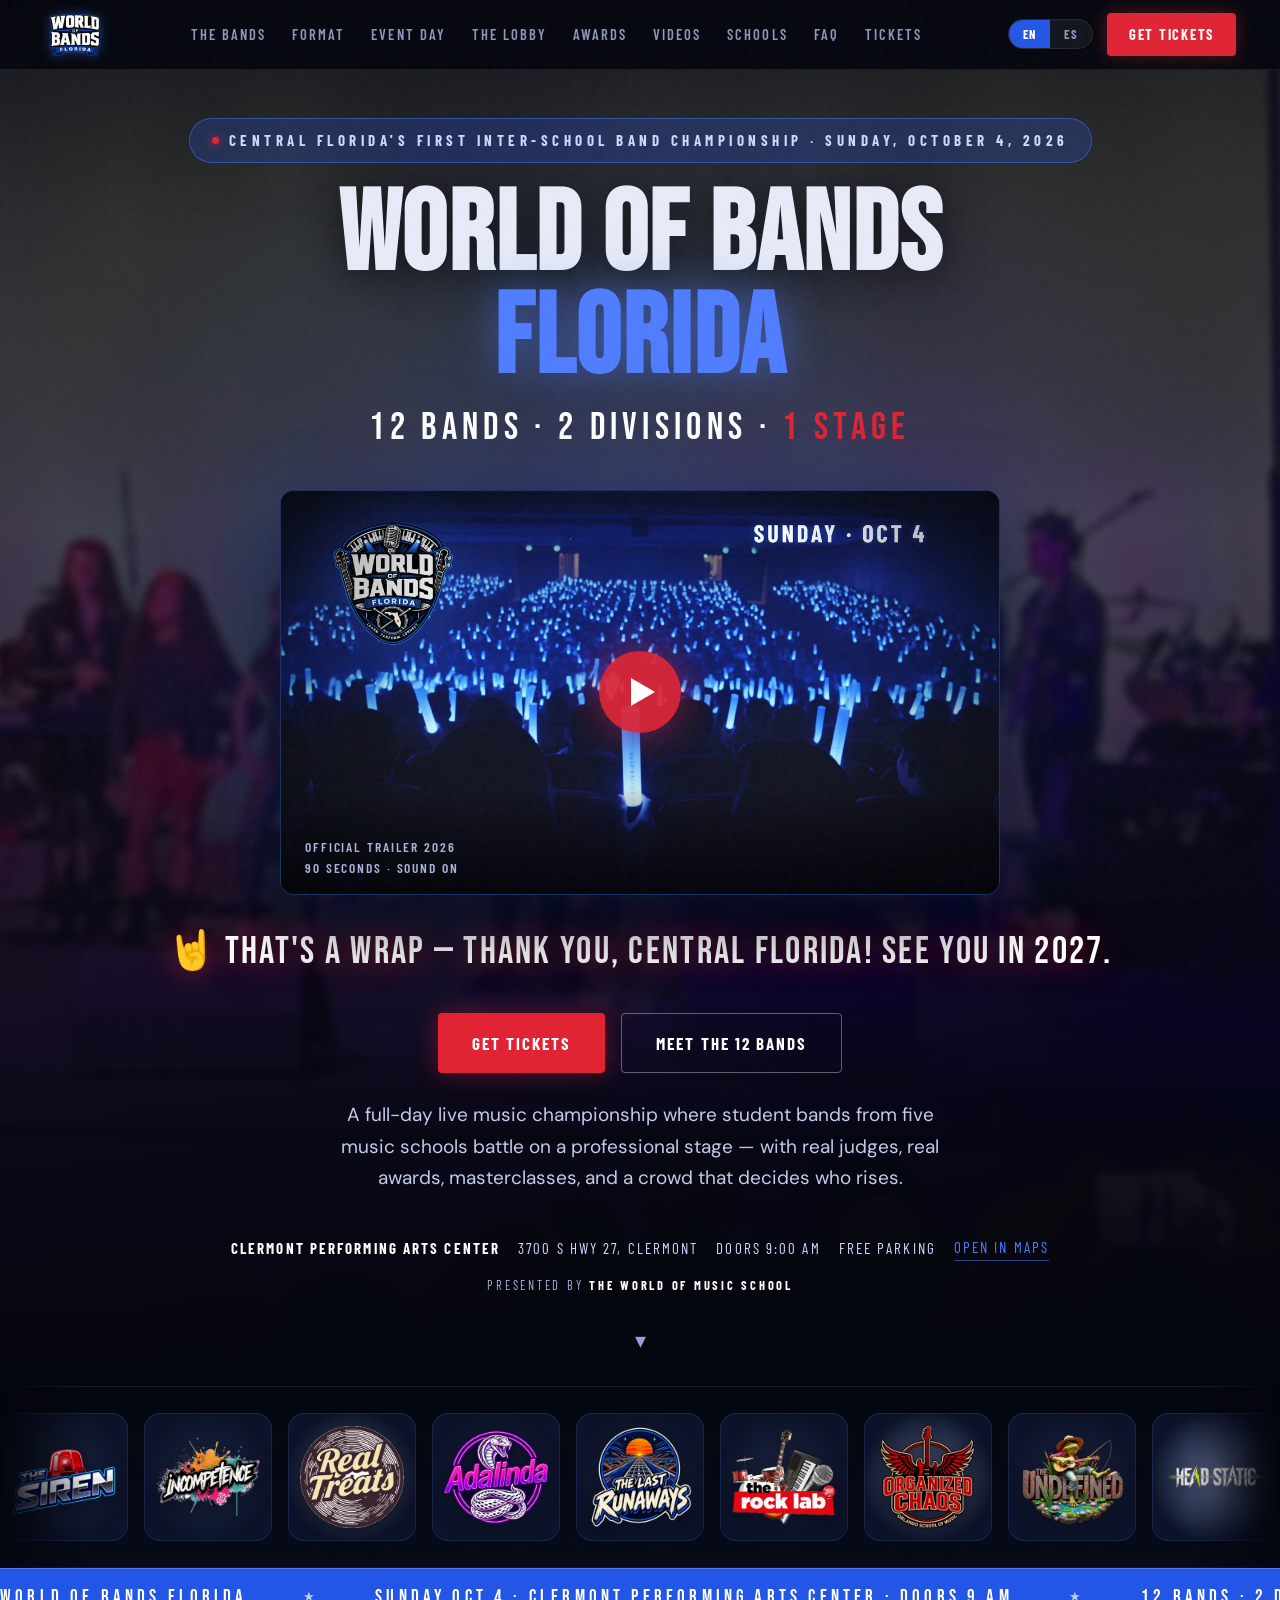
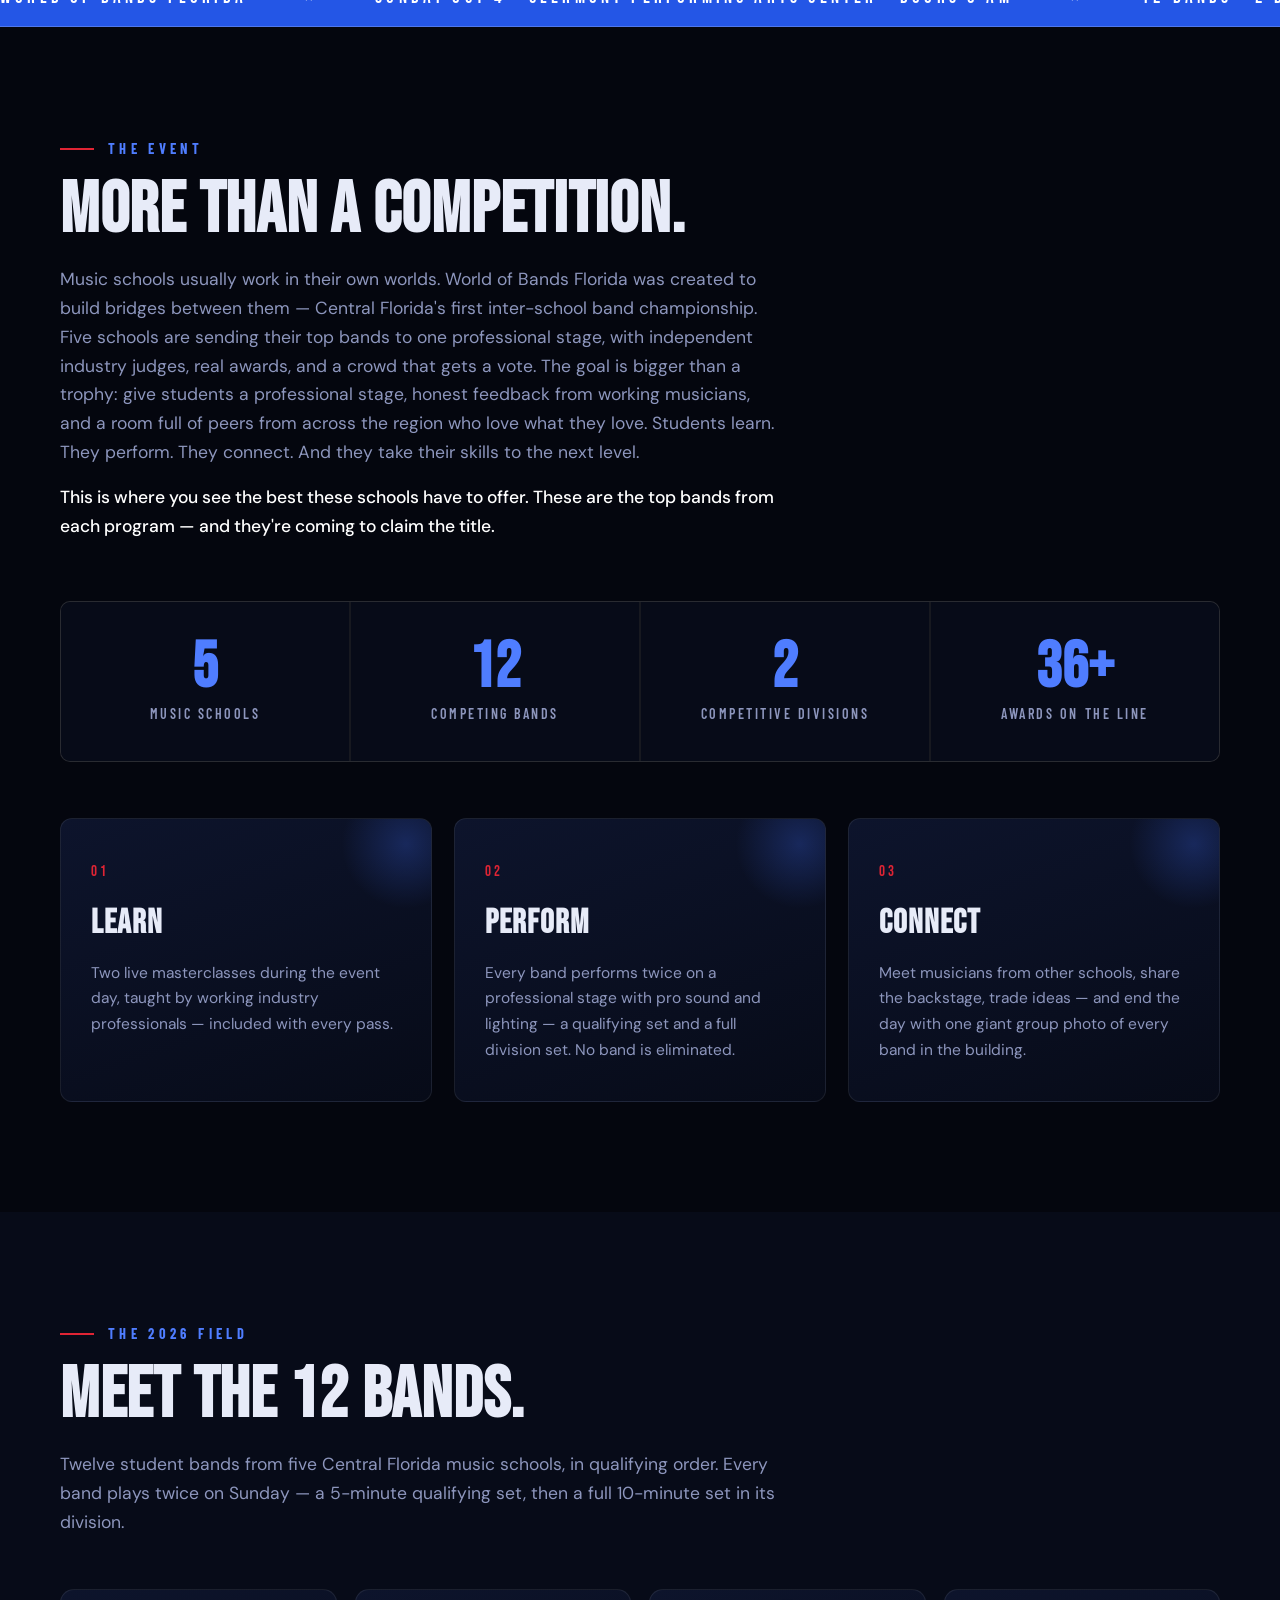
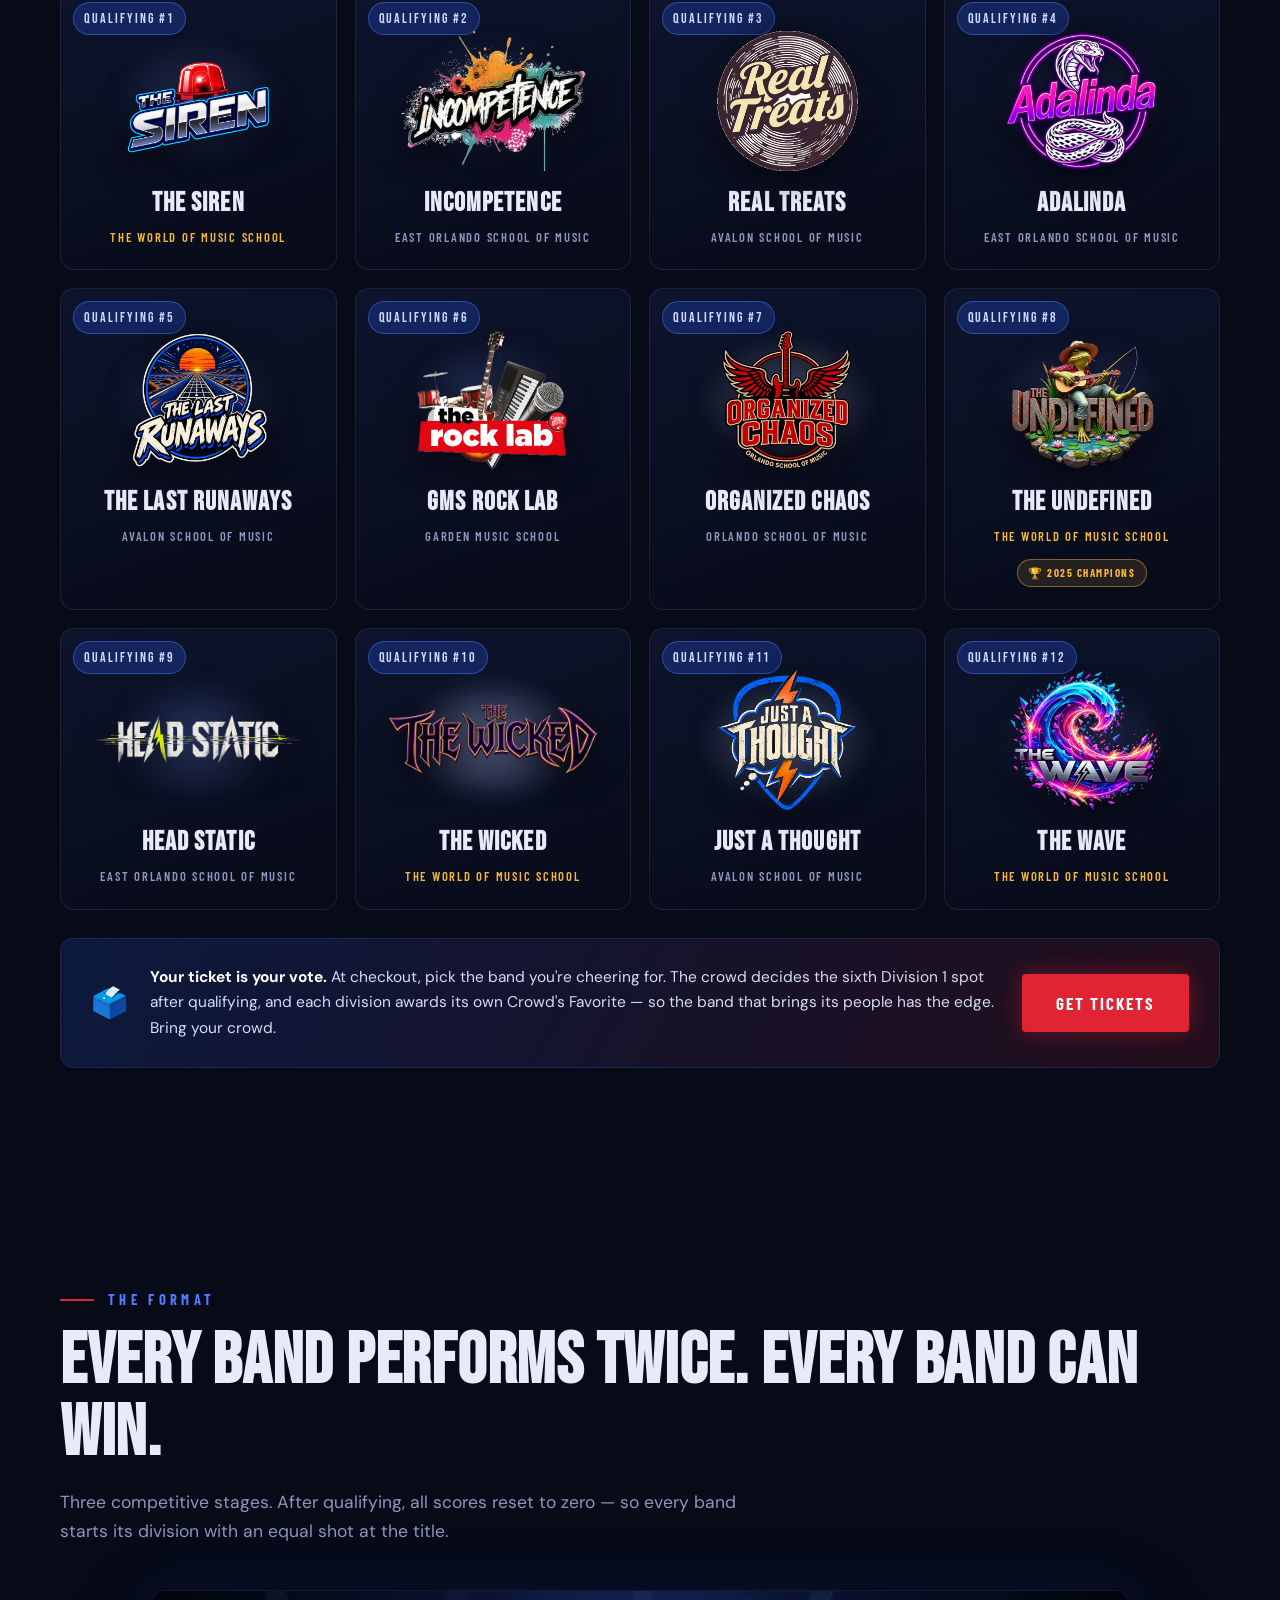
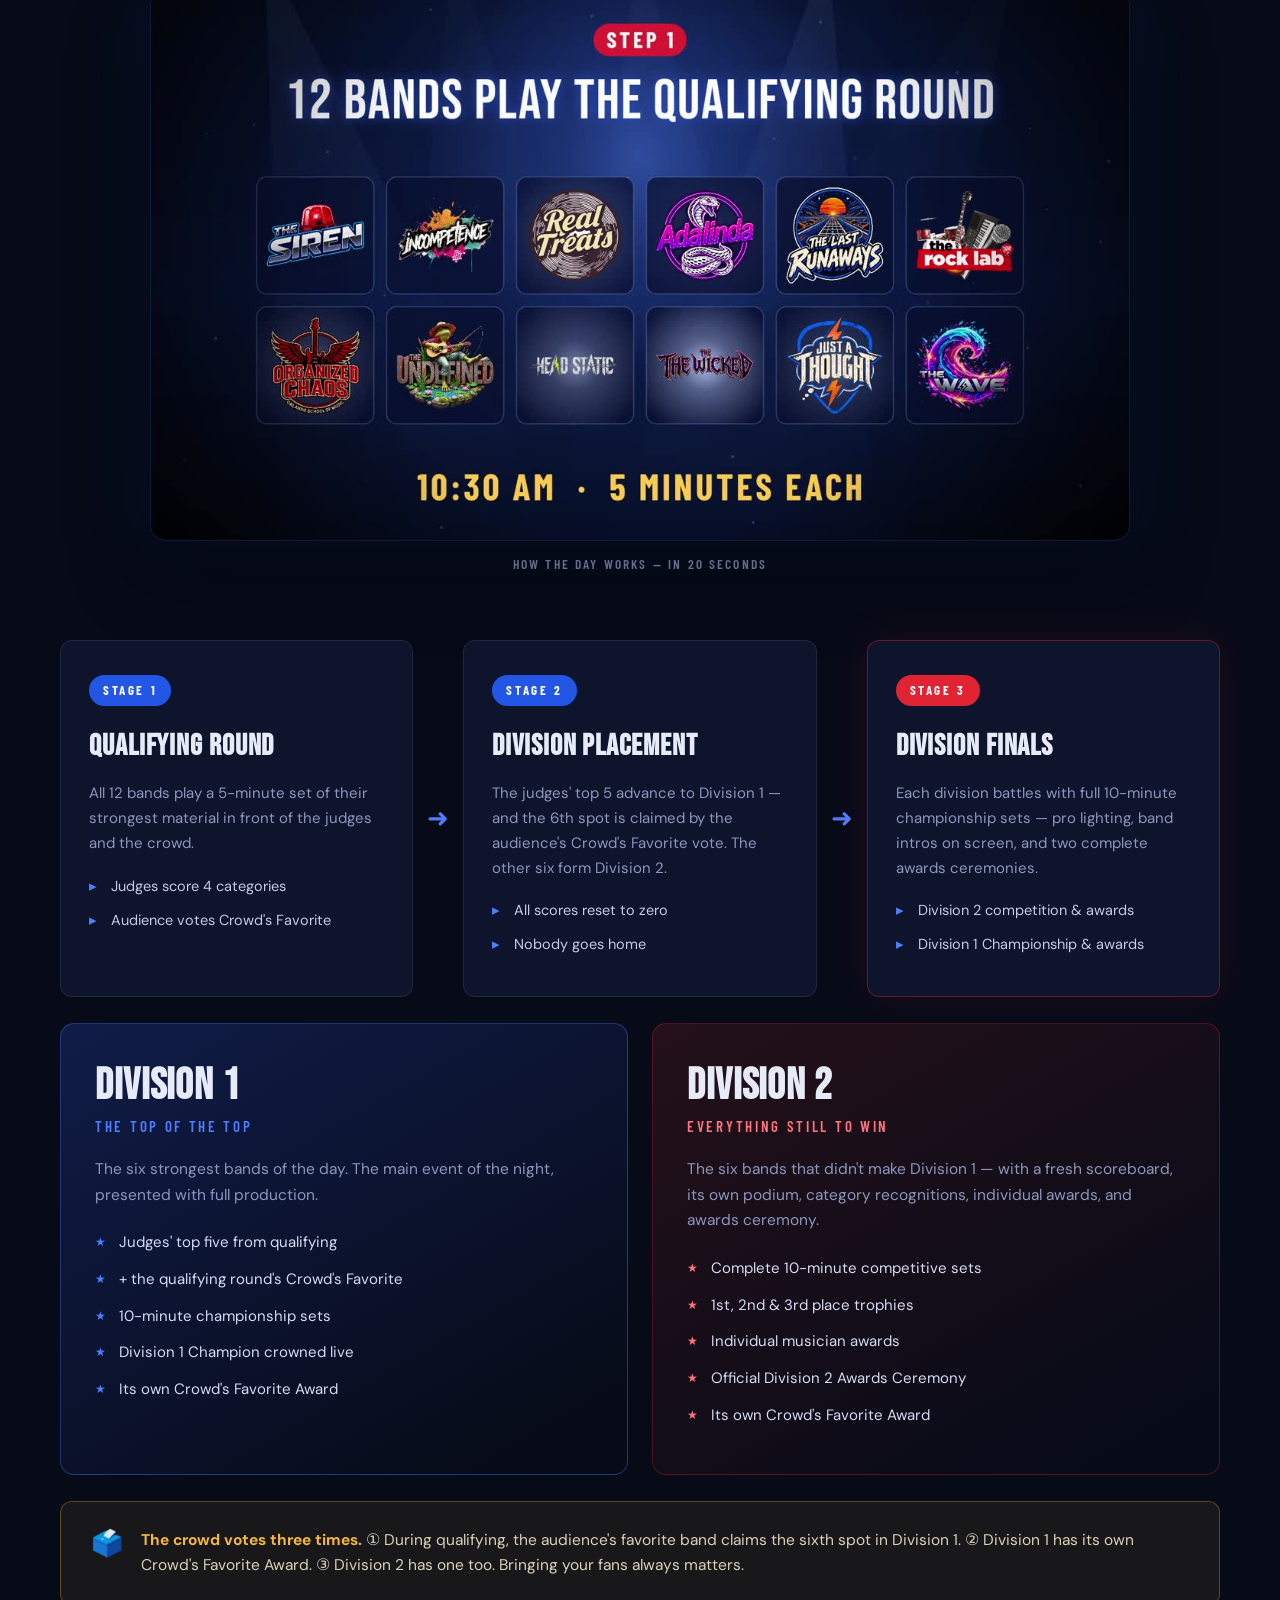
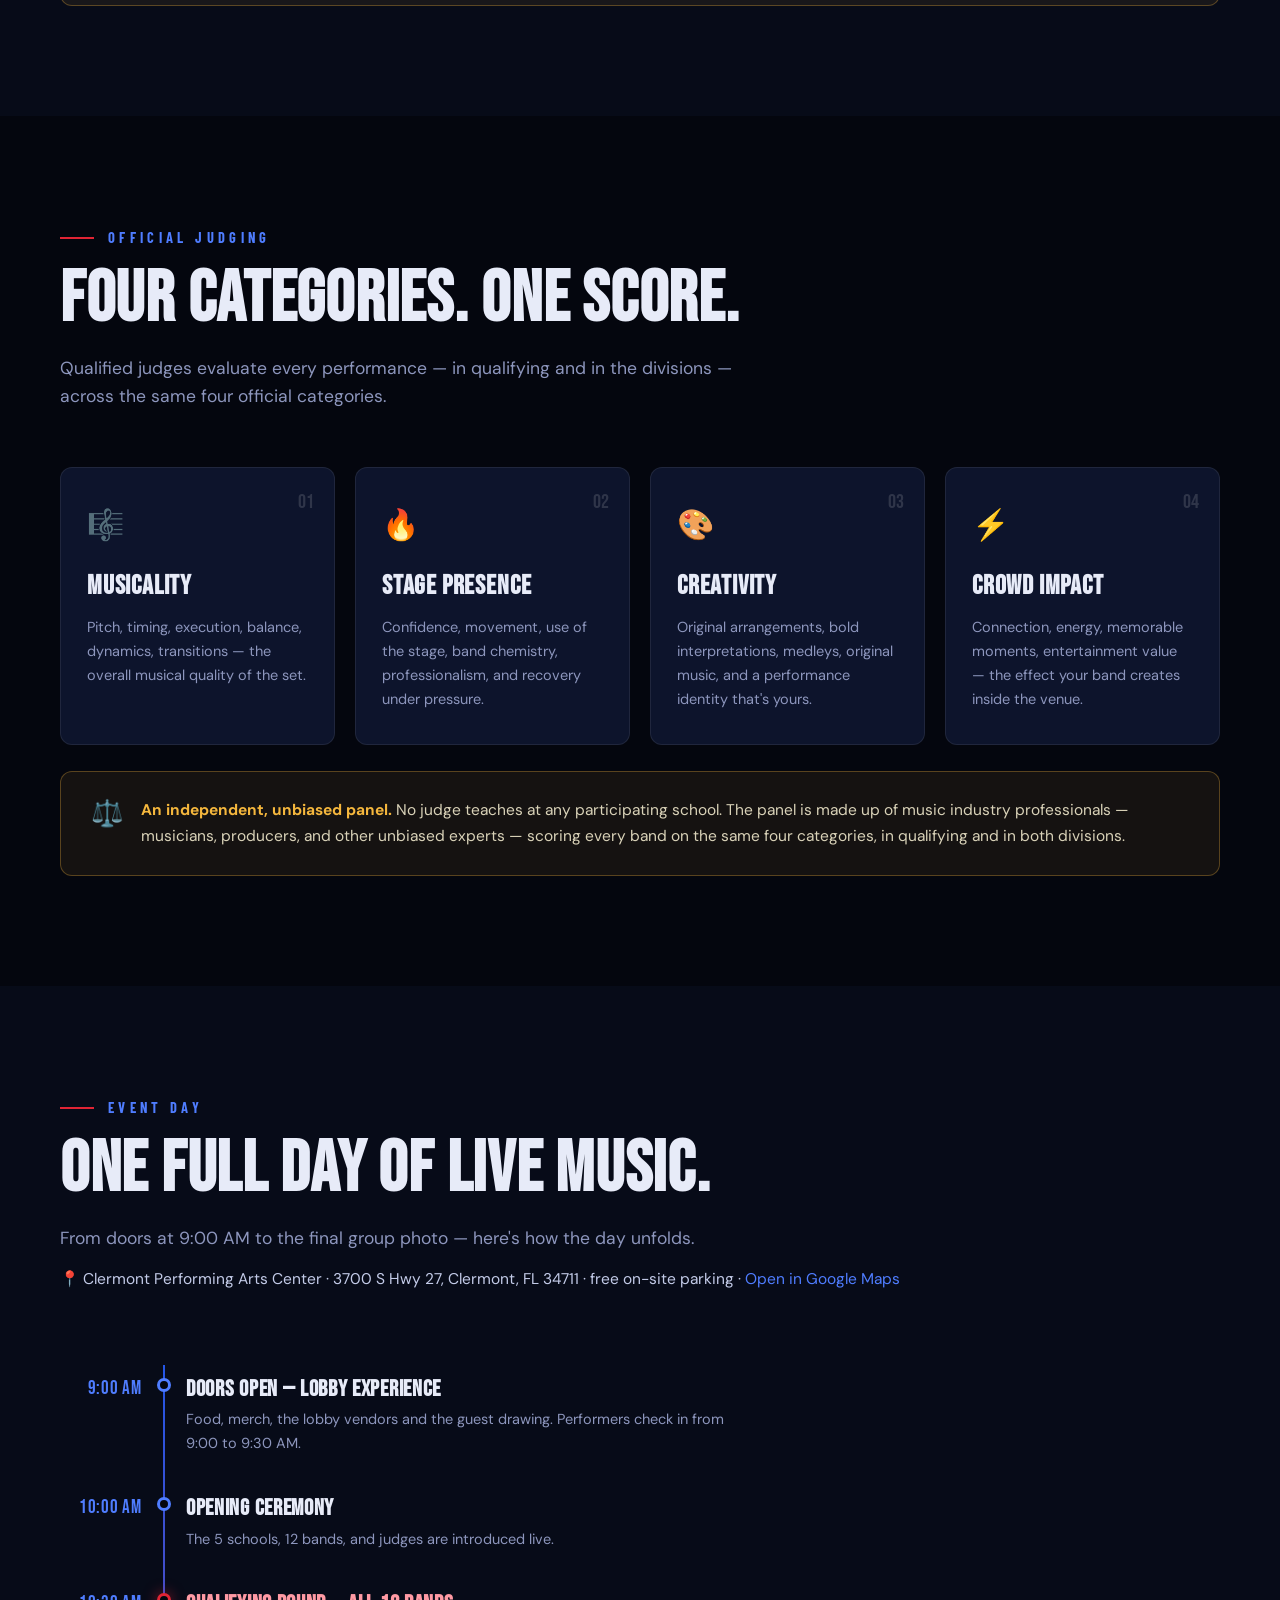
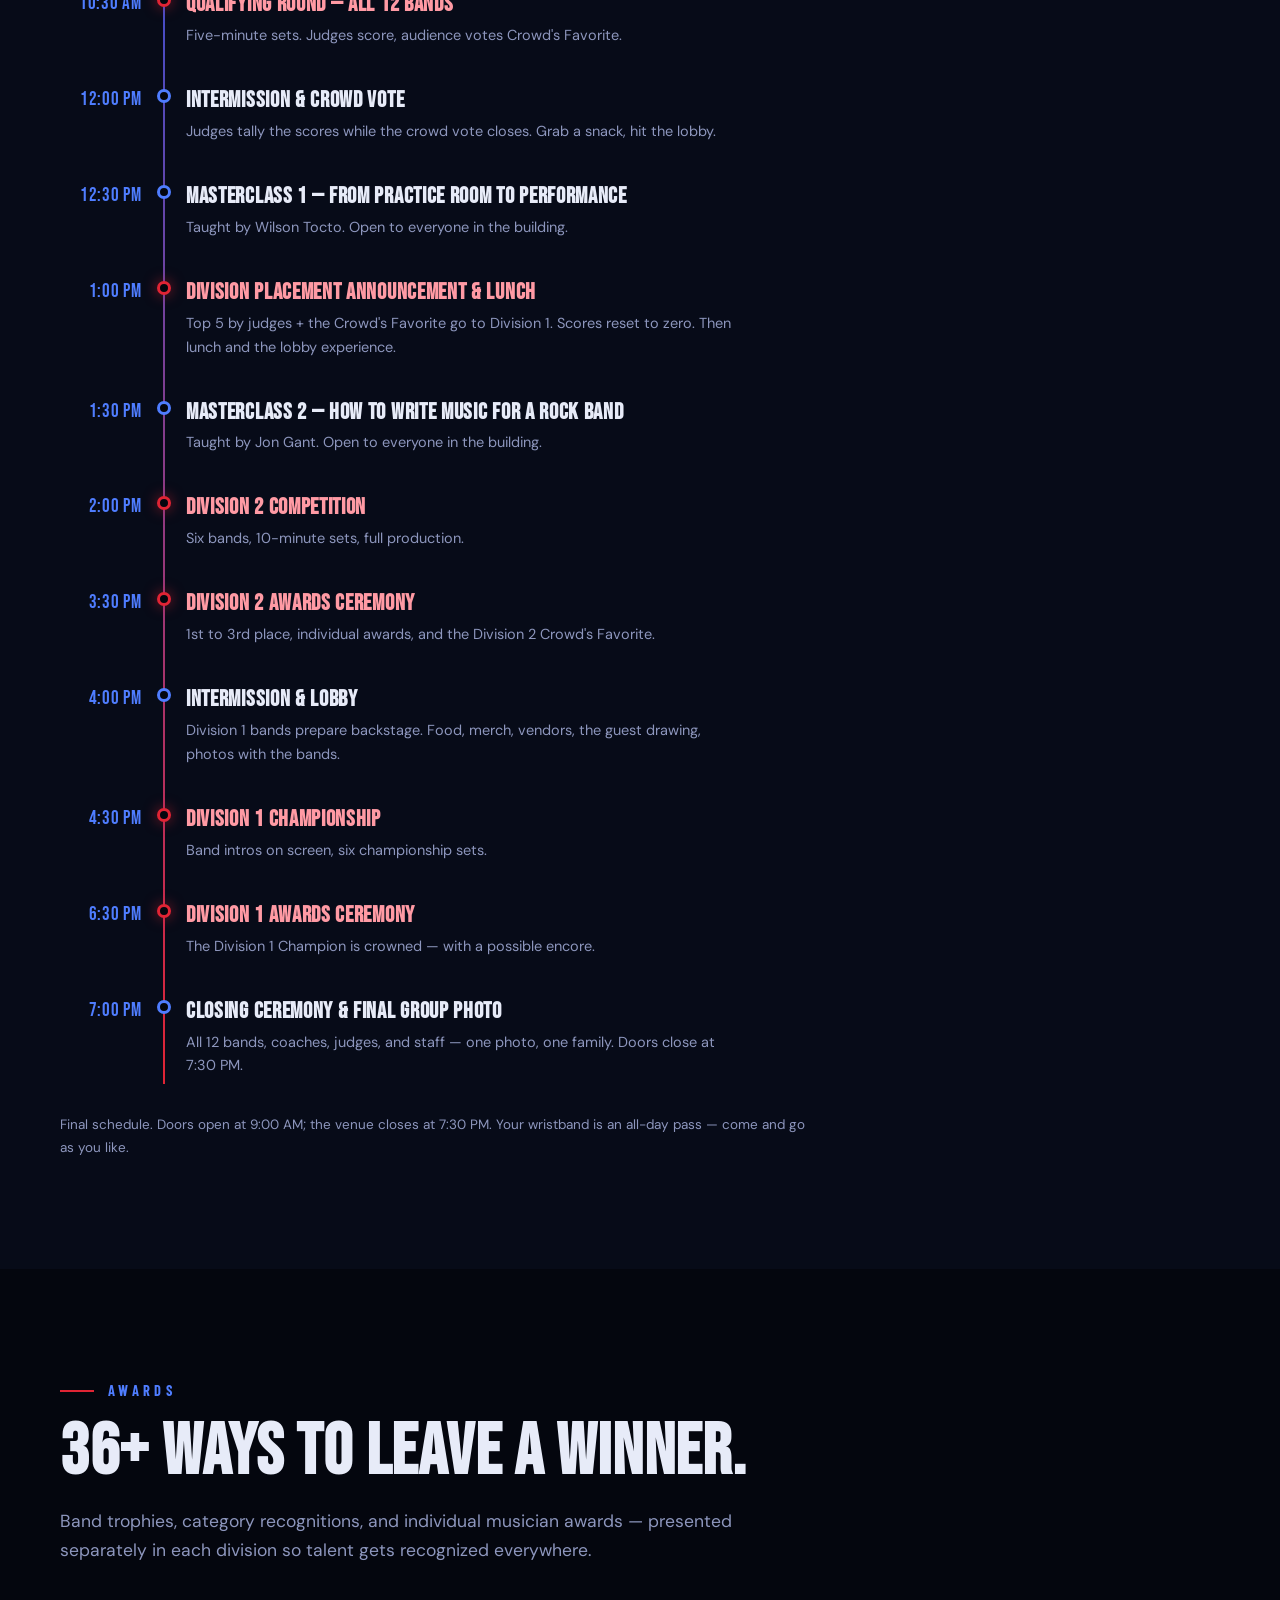
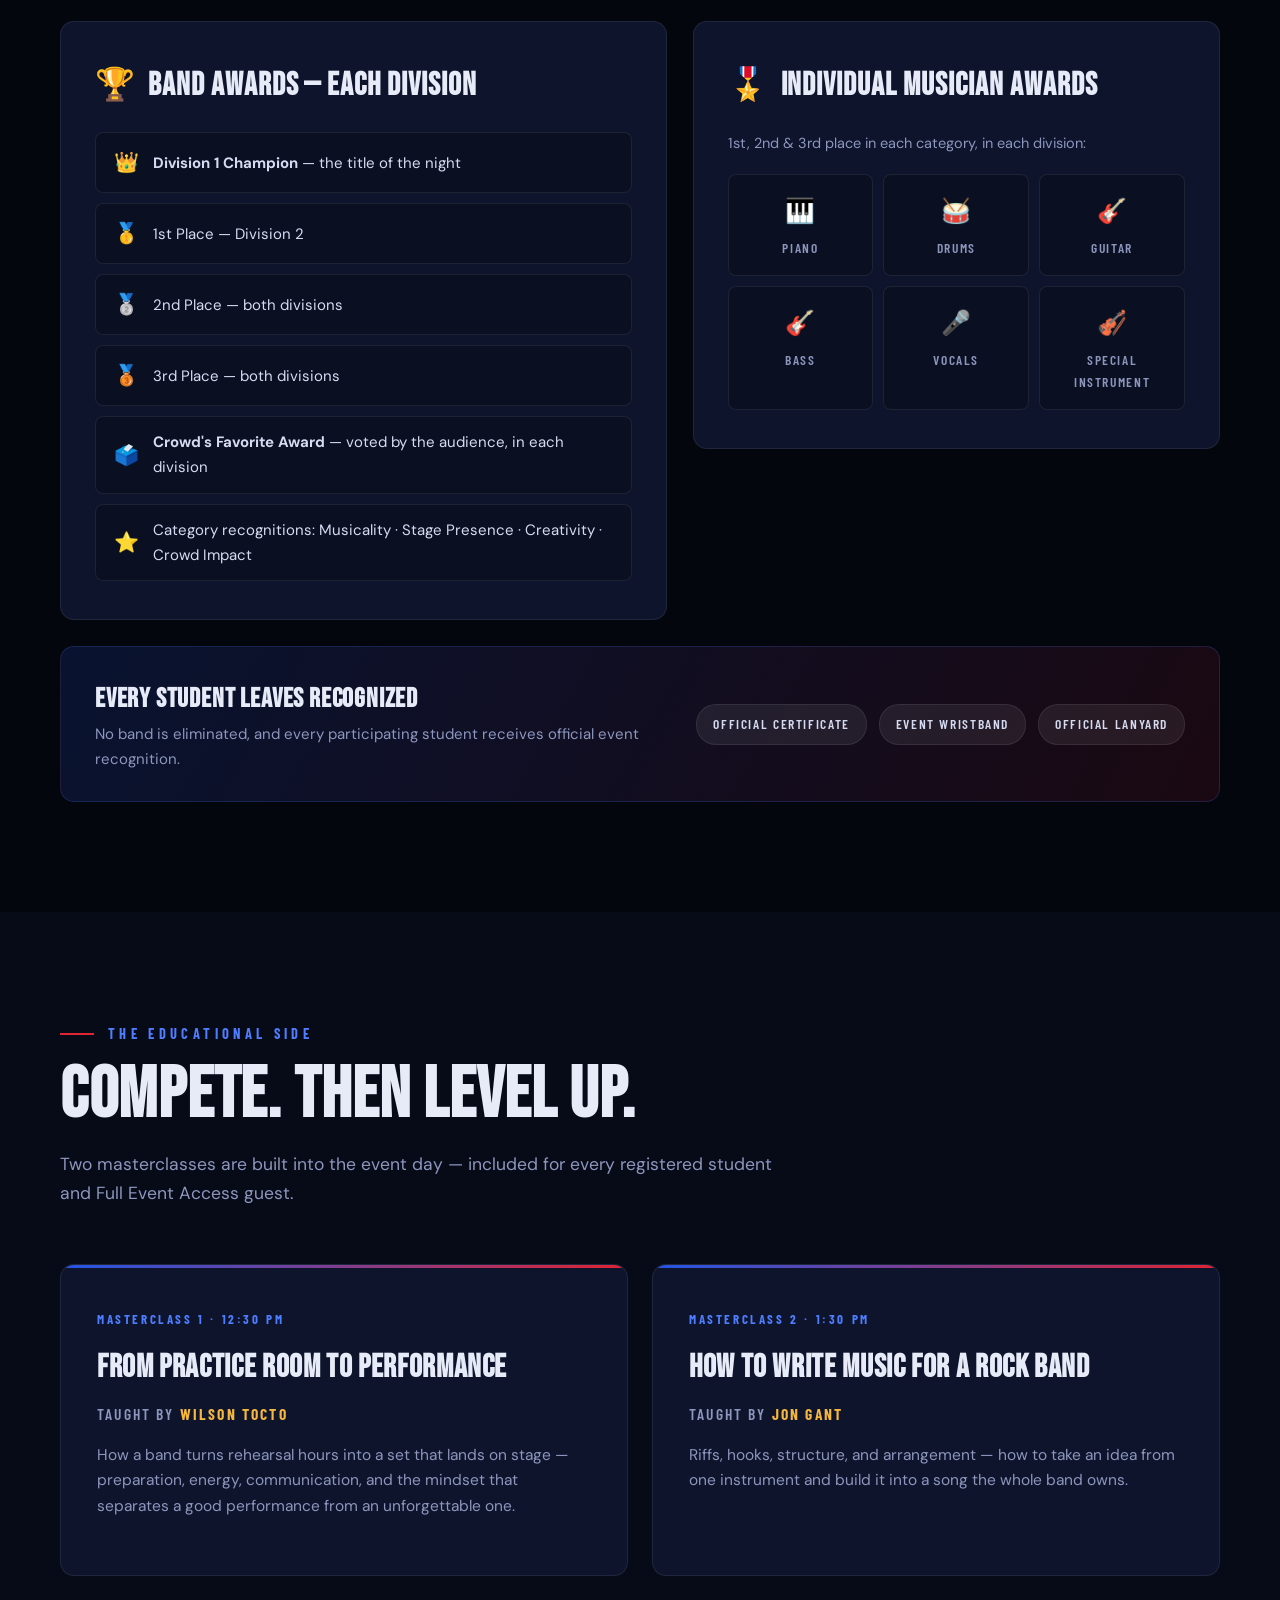
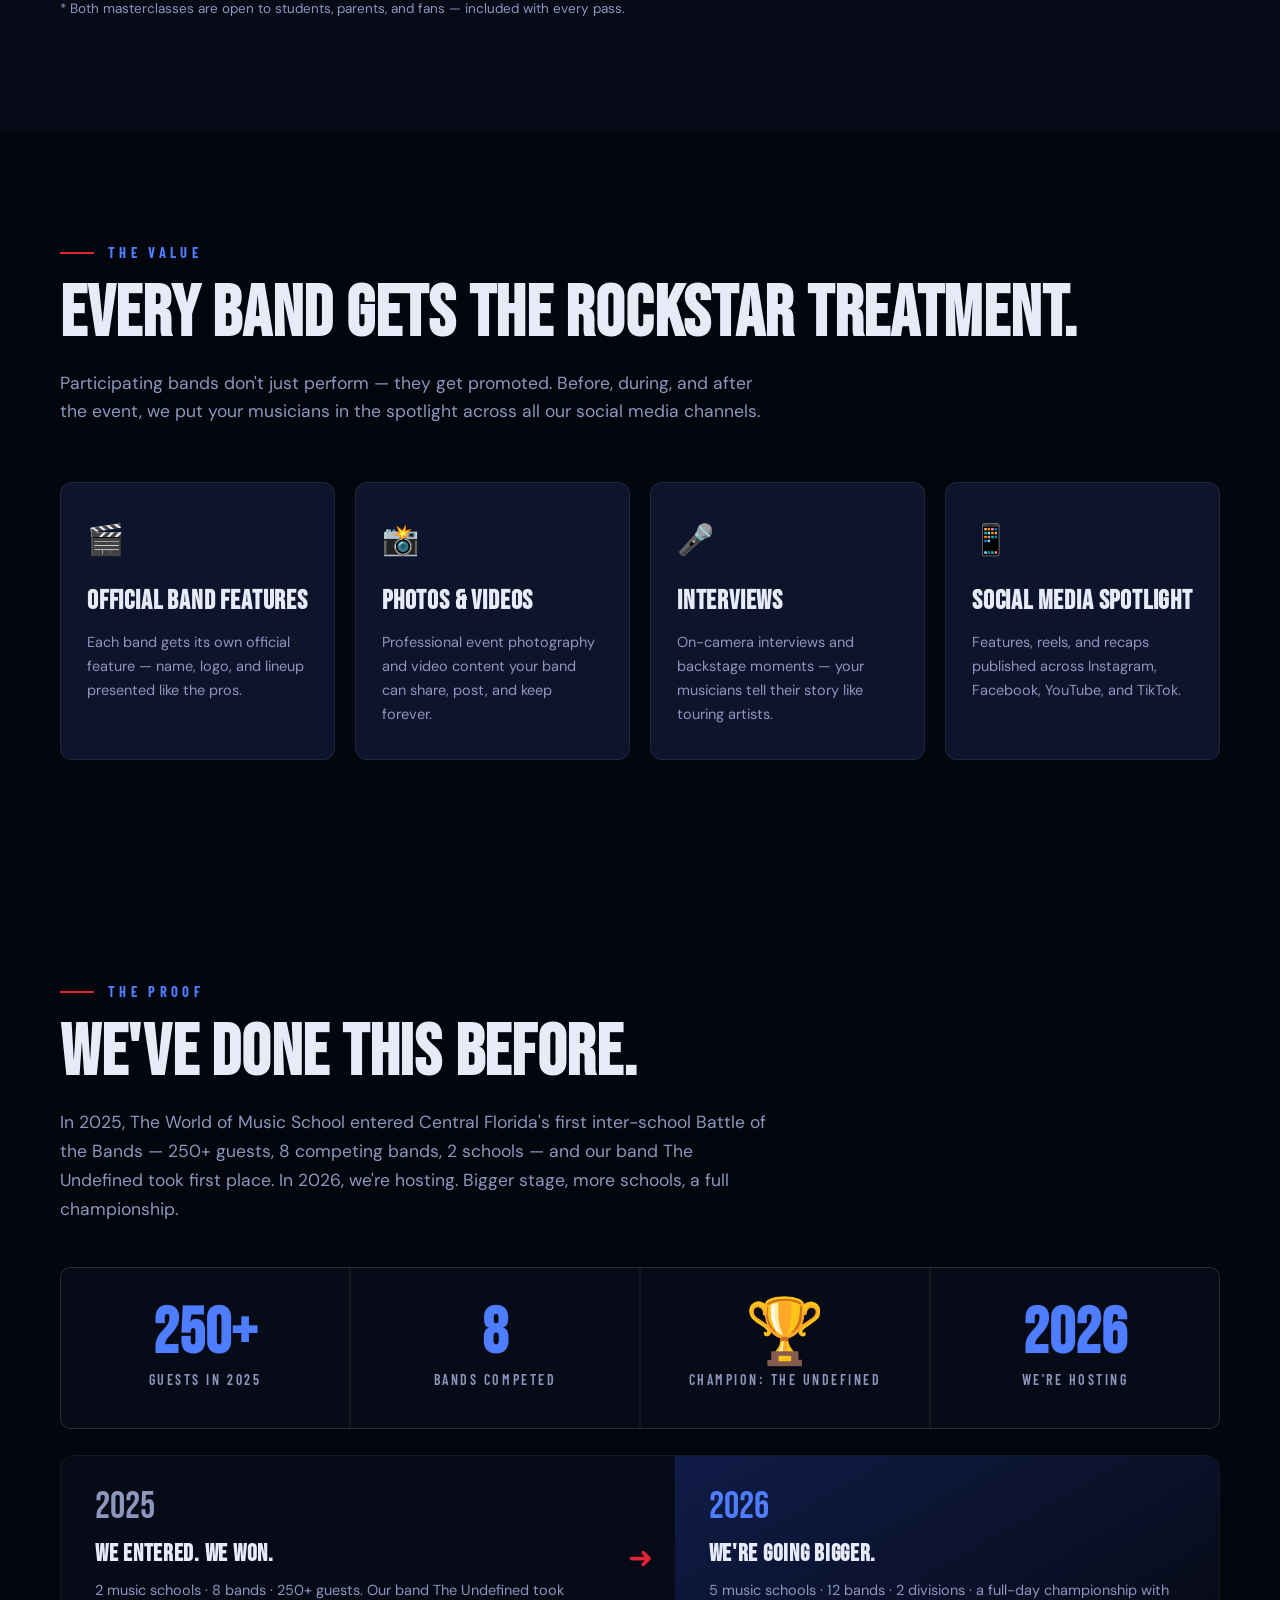
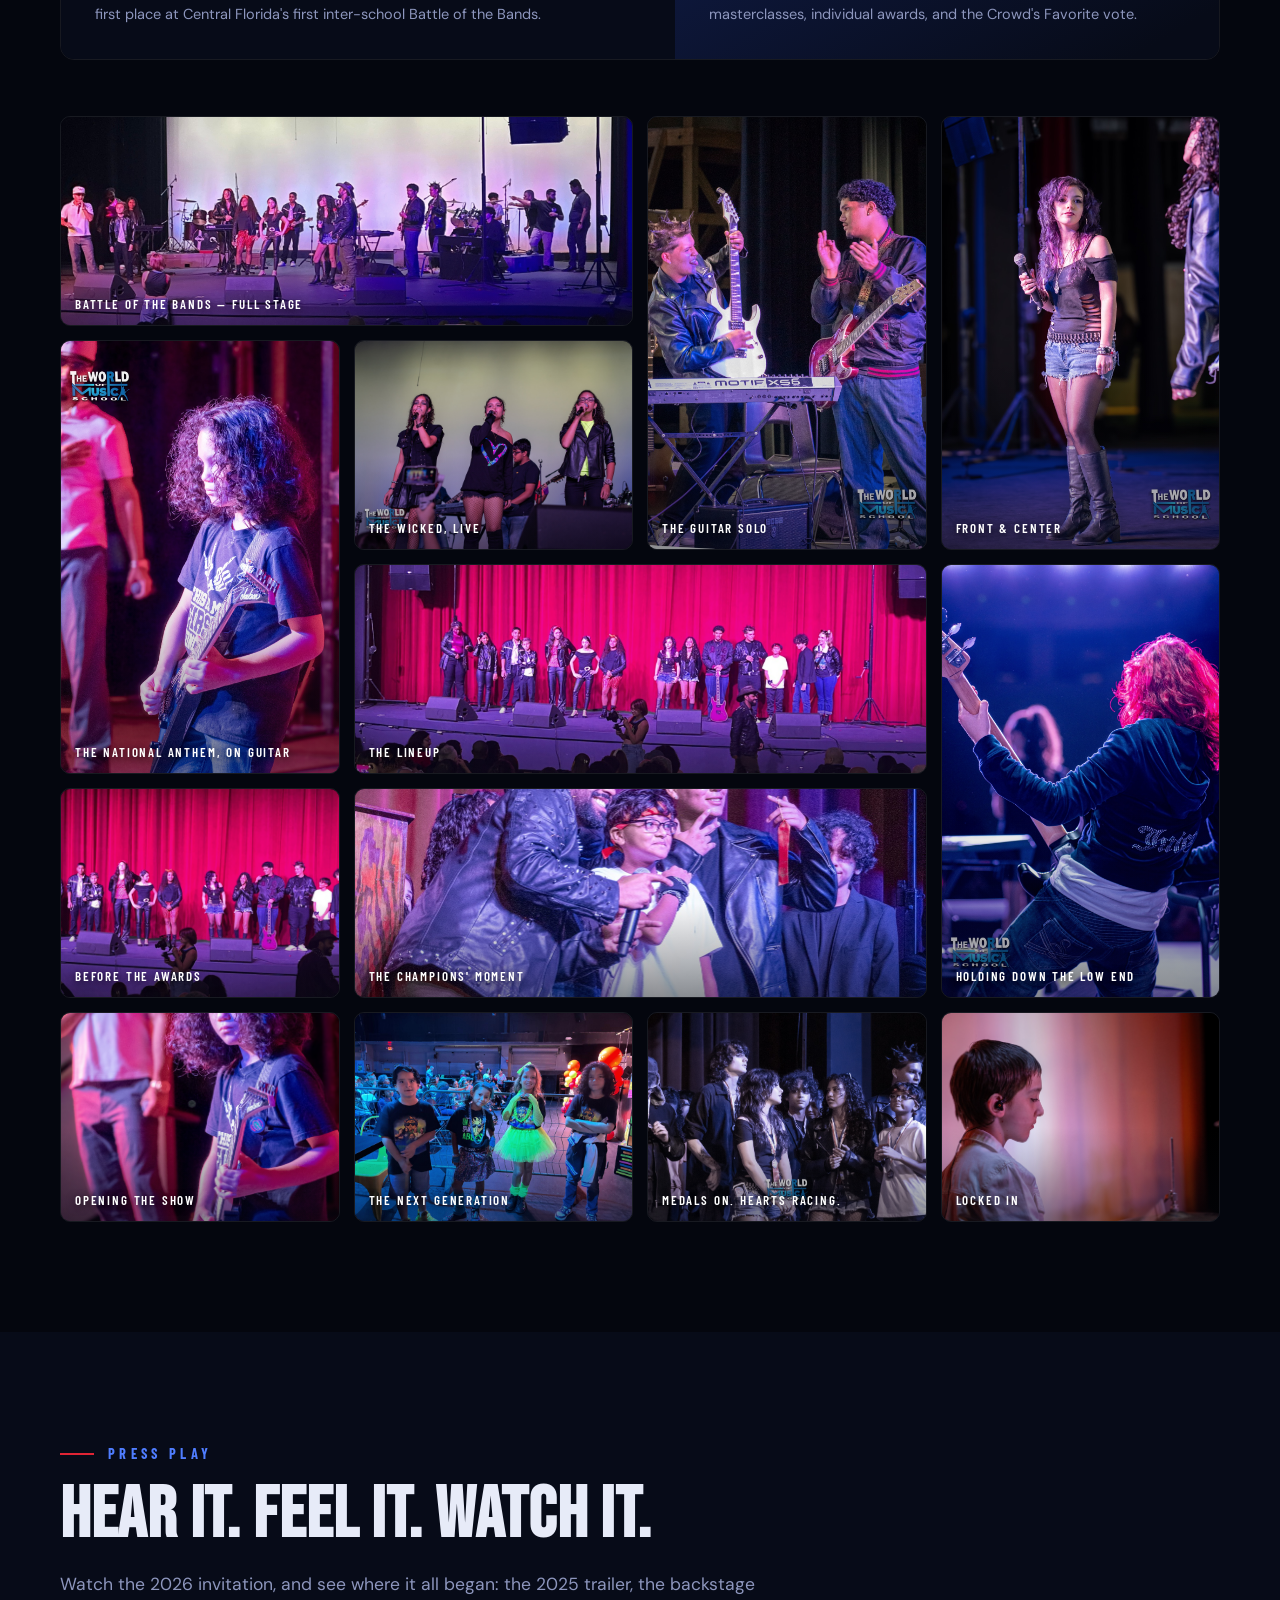
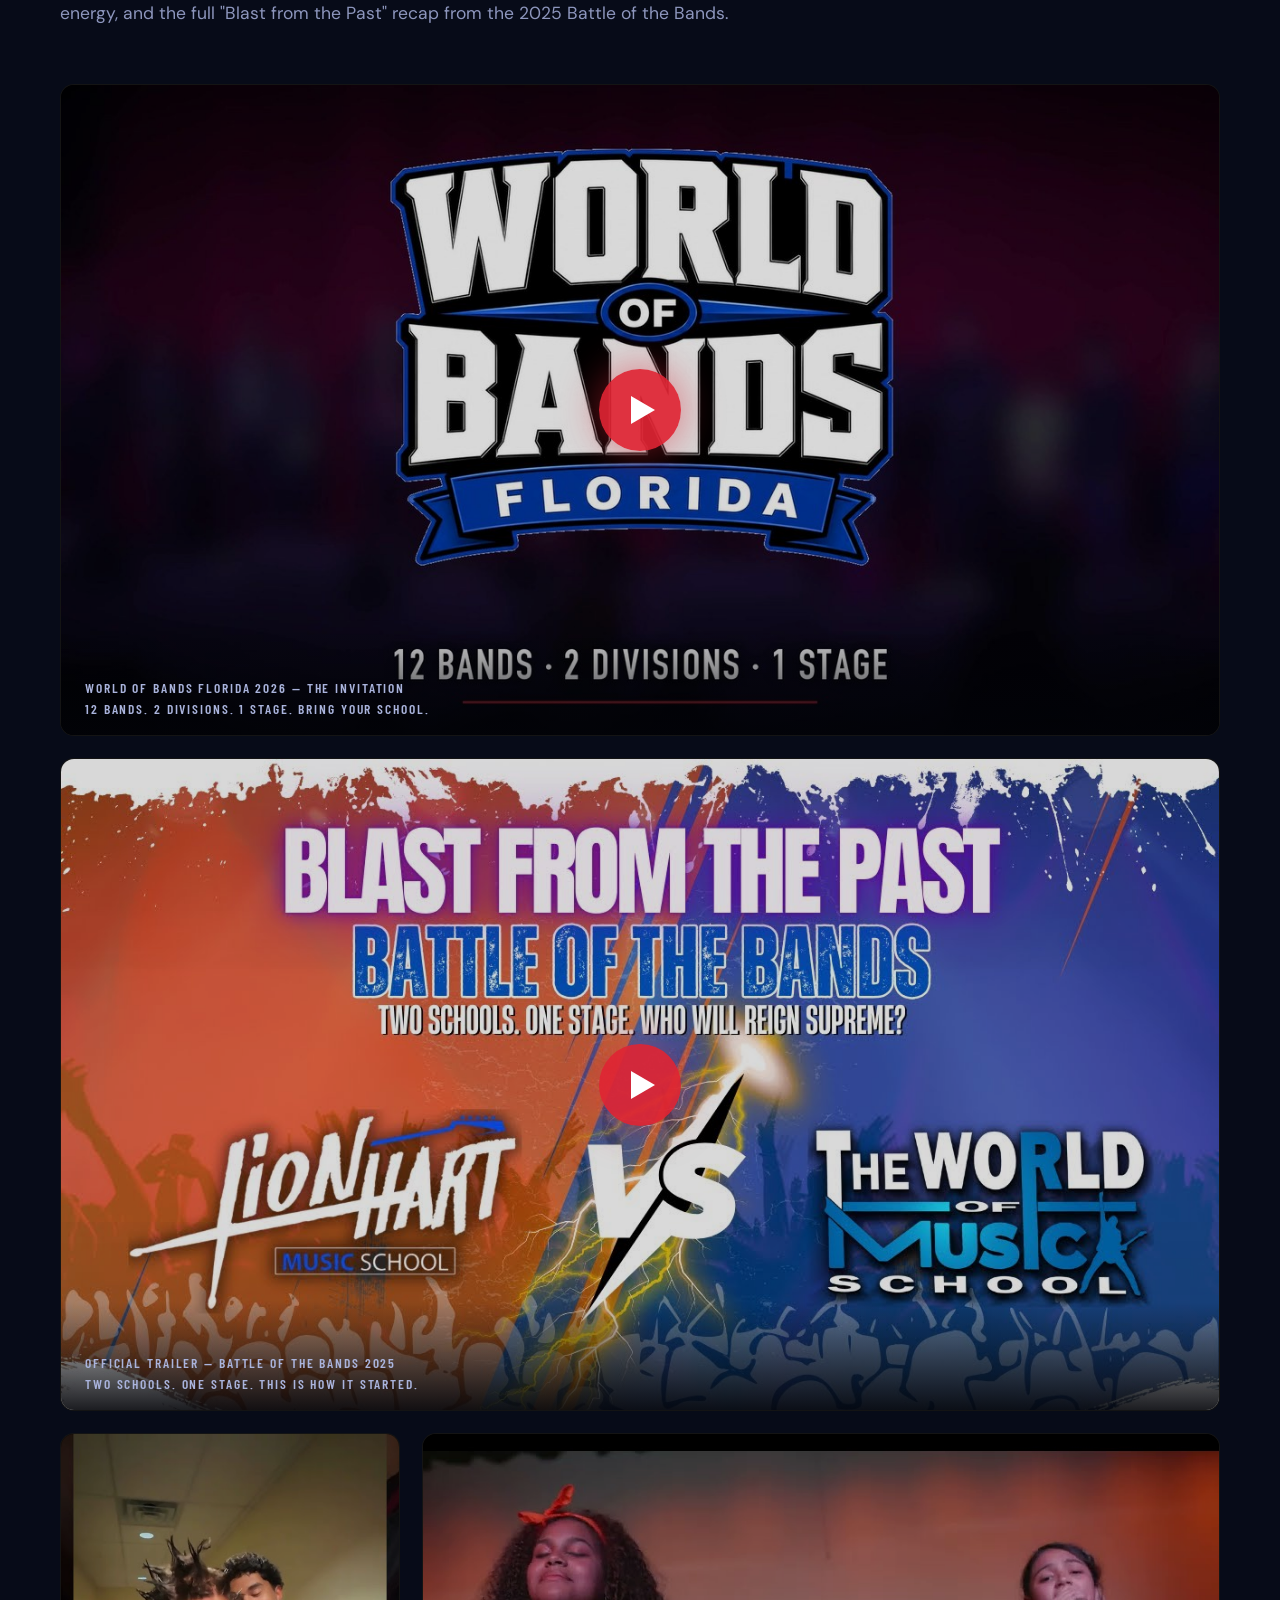
==== commit 50abb7a6: "Mayn Street Kitchen in the homepage and tickets lobby; six vendors - Homepage + tickets lobby: add t" ====
--- a/index.html
+++ b/index.html
@@ -572,12 +572,13 @@
       <p class="sec-lead"><span data-en>Doors open at 9:00 AM and the champion is crowned at 6:30 PM. In between: real food, sweets, face painting in your band's colors, and the Light-Up Final. Your wristband lets you come and go all day.</span><span data-es>Las puertas abren a las 9:00 AM y el campeón se corona a las 6:30 PM. En el medio: comida de verdad, dulces, pintacaritas con los colores de tu banda y la Final Iluminada. Tu pulsera te deja entrar y salir todo el día.</span></p>
     </div>
     <div class="lobby-grid">
-      <div class="lob rv"><div class="tile"><img src="assets/img/vendors/mar-y-tierra.png" alt="Mar y Tierra" loading="lazy"></div><div><h4>Mar y Tierra</h4><p><span data-en>Empanadas and coffee in the morning, pernil and chicken plates at lunch, shrimp ceviche, hot dogs, drinks and sweets all day.</span><span data-es>Empanadas y café en la mañana, platos de pernil y pollo al almuerzo, ceviche de camarón, hot dogs, bebidas y dulces todo el día.</span></p></div></div>
+      <div class="lob rv"><div class="tile"><img src="assets/img/vendors/mar-y-tierra.png" alt="Mar y Tierra" loading="lazy"></div><div><h4>Mar y Tierra</h4><p><span data-en>Empanadas and coffee in the morning, pernil and chicken plates at lunch, shrimp ceviche, drinks and sweets all day.</span><span data-es>Empanadas y café en la mañana, platos de pernil y pollo al almuerzo, ceviche de camarón, bebidas y dulces todo el día.</span></p></div></div>
       <div class="lob rv"><div class="tile"><img src="assets/img/vendors/yerixs-cakes.png" alt="Yerix's Cakes" loading="lazy"></div><div><h4>Yerix's Cakes</h4><p><span data-en>Cakes, cookies, cake pops and pastries, made fresh.</span><span data-es>Pasteles, galletas, cake pops y pastelería, hechos frescos.</span></p></div></div>
       <div class="lob rv"><div class="tile"><img src="assets/img/vendors/dizart.png" alt="DizArt face painting" loading="lazy"></div><div><h4><span data-en>DizArt Face Painting</span><span data-es>DizArt Pintacaritas</span></h4><p><span data-en>Face painting in your band's colors — $5 half face, $10 full face.</span><span data-es>Pintacaritas con los colores de tu banda — $5 media cara, $10 cara completa.</span></p><span class="when">11:00 AM – 4:30 PM</span></div></div>
       <div class="lob rv"><div class="tile"><img src="assets/img/vendors/lady-t-lemonade.png" alt="Lady T Lemonade" loading="lazy"></div><div><h4>Lady T Lemonade</h4><p><span data-en>Fruit-infused lemonades in chilled 16-oz pouches — mango pineapple, strawberry, blueberry and more.</span><span data-es>Limonadas con fruta en bolsas frías de 16 oz — mango piña, fresa, arándano y más.</span></p></div></div>
       <div class="lob rv"><div class="tile"><img src="assets/img/vendors/freshyn.png" alt="Freshyn" loading="lazy"></div><div><h4>Freshyn</h4><p><span data-en>Handcrafted soy candles, wax melts, bath bombs and artisan soaps.</span><span data-es>Velas de soya, wax melts, bombas de baño y jabones artesanales hechos a mano.</span></p></div></div>
-      <div class="lob rv"><div class="tile ic">🍿</div><div><h4><span data-en>Popcorn, Merch &amp; the Guest Drawing</span><span data-es>Palomitas, Merch y el Sorteo</span></h4><p><span data-en>The World of Bands popcorn stand, the official 2026 shirt at the merch booth, and a guest drawing with prizes from our vendors.</span><span data-es>El puesto de palomitas de World of Bands, la camiseta oficial 2026 en la tienda, y un sorteo para invitados con premios de nuestros vendedores.</span></p></div></div>
+      <div class="lob rv"><div class="tile"><img src="assets/img/vendors/mayn-street-kitchen.png" alt="Mayn Street Kitchen" loading="lazy"></div><div><h4>Mayn Street Kitchen</h4><p><span data-en>Breakfast burritos in the morning, then hot dogs, burgers and baked mac &amp; cheese the rest of the day — the kids' food stop.</span><span data-es>Burritos de desayuno en la mañana, y luego hot dogs, hamburguesas y mac &amp; cheese al horno el resto del día — la parada de comida para los chicos.</span></p></div></div>
+      <div class="lob lob-wide rv"><div class="tile ic">🍿</div><div><h4><span data-en>Popcorn, Merch &amp; the Guest Drawing</span><span data-es>Palomitas, Merch y el Sorteo</span></h4><p><span data-en>The World of Bands popcorn stand, the official 2026 shirt at the merch booth, and a guest drawing with prizes from our vendors.</span><span data-es>El puesto de palomitas de World of Bands, la camiseta oficial 2026 en la tienda, y un sorteo para invitados con premios de nuestros vendedores.</span></p></div></div>
       <div class="lob hot lob-video rv"><div class="lv-media"><video data-loop data-en src="assets/video/wob-light-up-loop.mp4" poster="assets/video/wob-light-up-loop-poster.jpg" muted loop playsinline preload="none" aria-label="A dark theater lights up with blue LED light sticks for the Division 1 Final"></video><video data-loop data-es src="assets/video/wob-light-up-loop-es.mp4" poster="assets/video/wob-light-up-loop-es-poster.jpg" muted loop playsinline preload="none" aria-label="Un teatro oscuro se ilumina con barras de luz LED azules para la Final de la División 1"></video></div><div class="lv-text"><h4><span data-en>Light Up the Division 1 Final</span><span data-es>Ilumina la Final de la División 1</span></h4><p><span data-en>LED light sticks go on sale at 3:30 PM ($4). When the Division 1 Final starts at 4:30, the whole theater lights up — the best moment of the day, and you're part of it.</span><span data-es>Las barras de luz LED salen a la venta a las 3:30 PM ($4). Cuando empiece la Final de la División 1 a las 4:30, todo el teatro se ilumina — el mejor momento del día, y tú eres parte.</span></p></div></div>
     </div>
     <p class="lobby-more rv"><span data-en>Meet all our founding vendors on the <a href="/vendors">vendors page →</a></span><span data-es>Conoce a todos nuestros vendedores fundadores en la <a href="/vendedores">página de vendedores →</a></span></p>
--- a/style.css
+++ b/style.css
@@ -514,6 +514,7 @@
 .lob.hot p{color:#f2c9cd;font-size:15.5px}
 .lobby-more{margin-top:22px;color:var(--muted);font-size:14.5px}
 .lobby-more a{color:var(--blue-bright)}
+.lob.lob-wide{grid-column:1 / -1}   /* house stuff (popcorn, merch, drawing) under the six vendor cards */
 @media(max-width:1020px){.lobby-grid{grid-template-columns:repeat(2,1fr)}.lob.hot{grid-column:span 2}}
 @media(max-width:640px){.lobby-grid{grid-template-columns:1fr}.lob.hot{grid-column:span 1}}
 
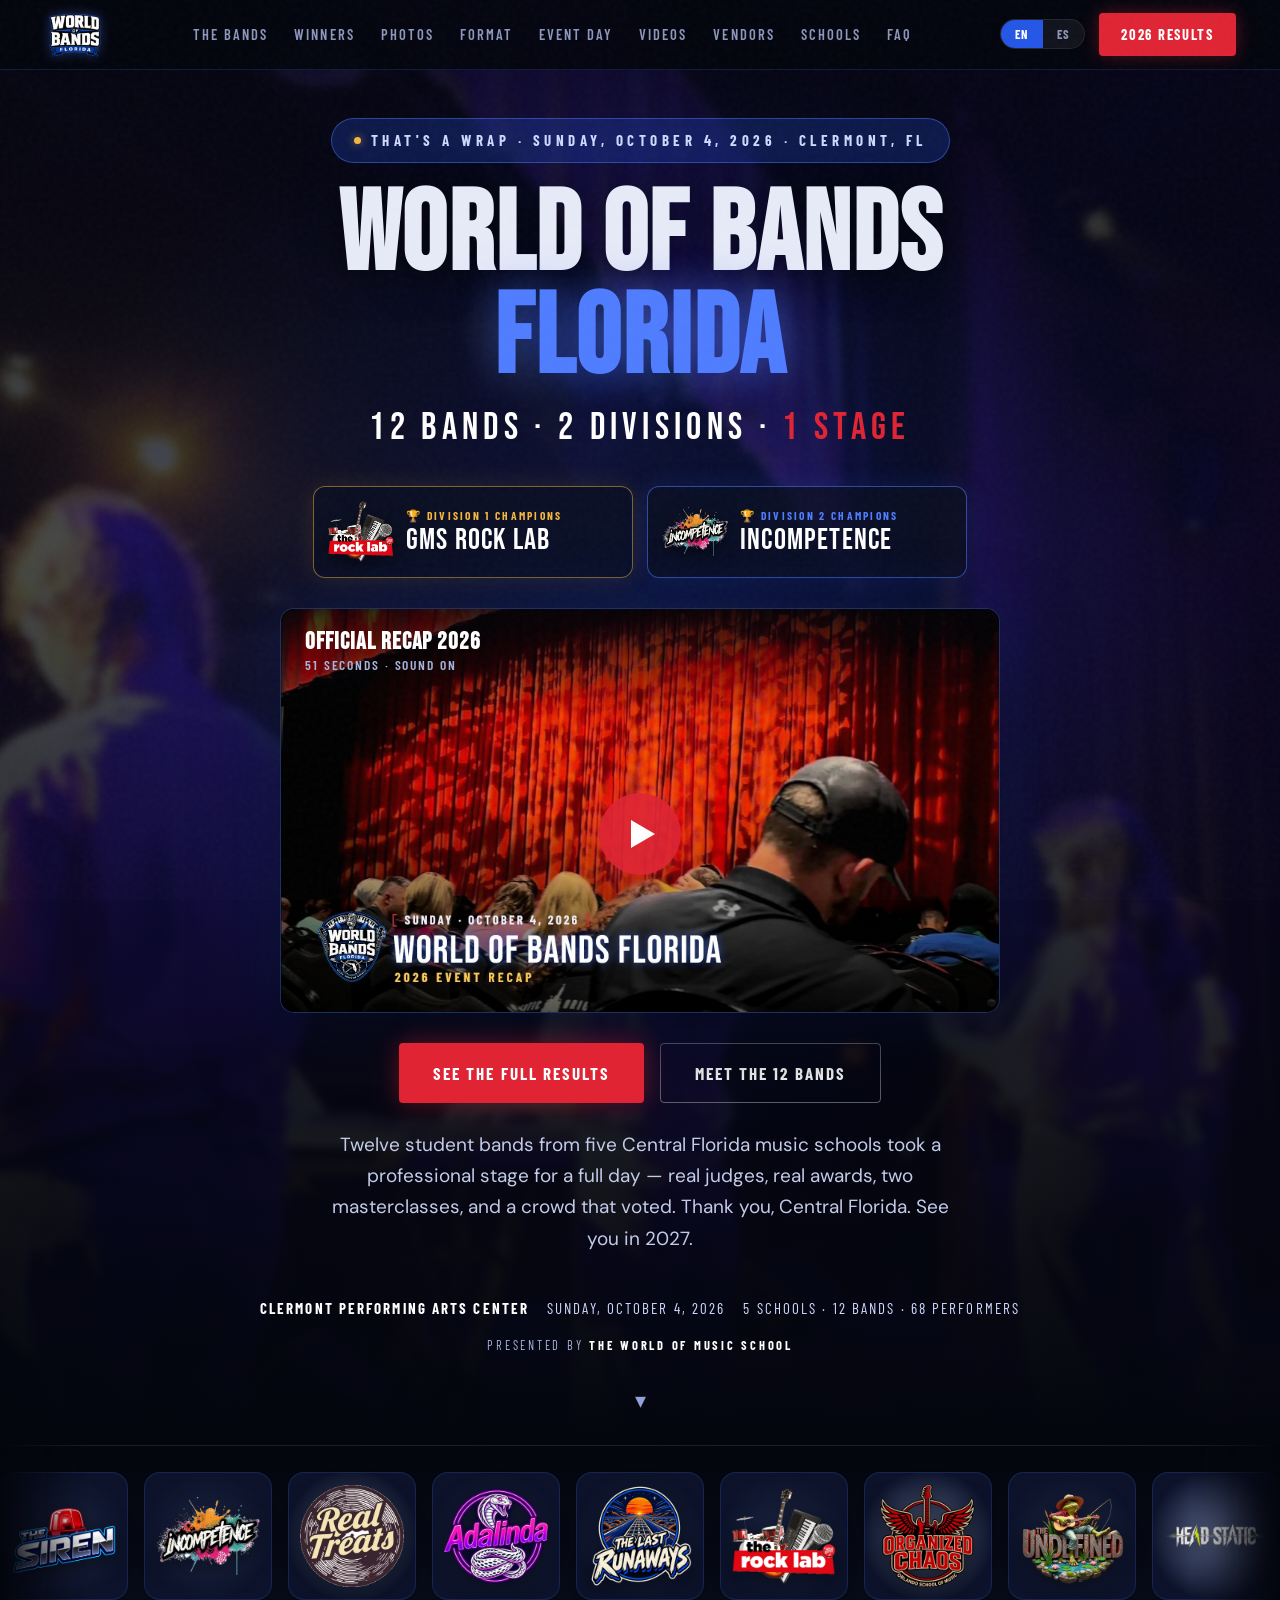
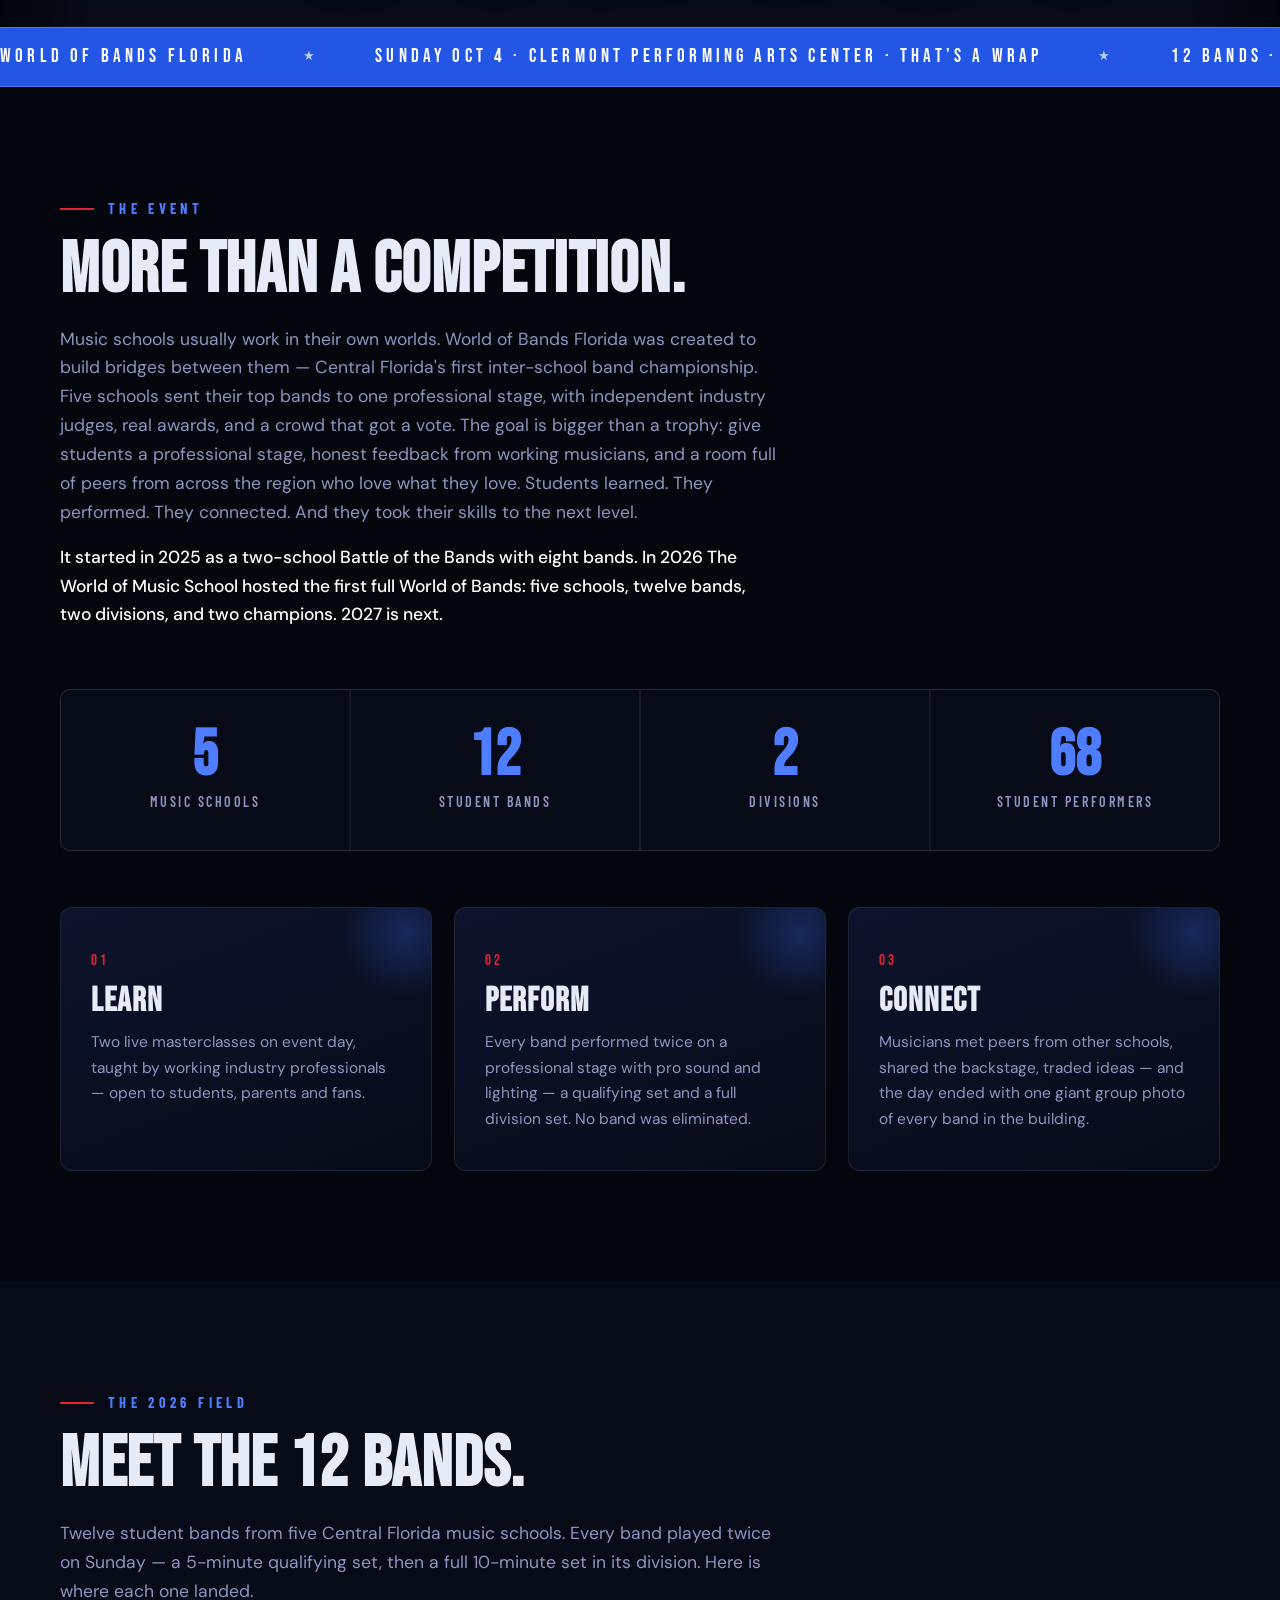
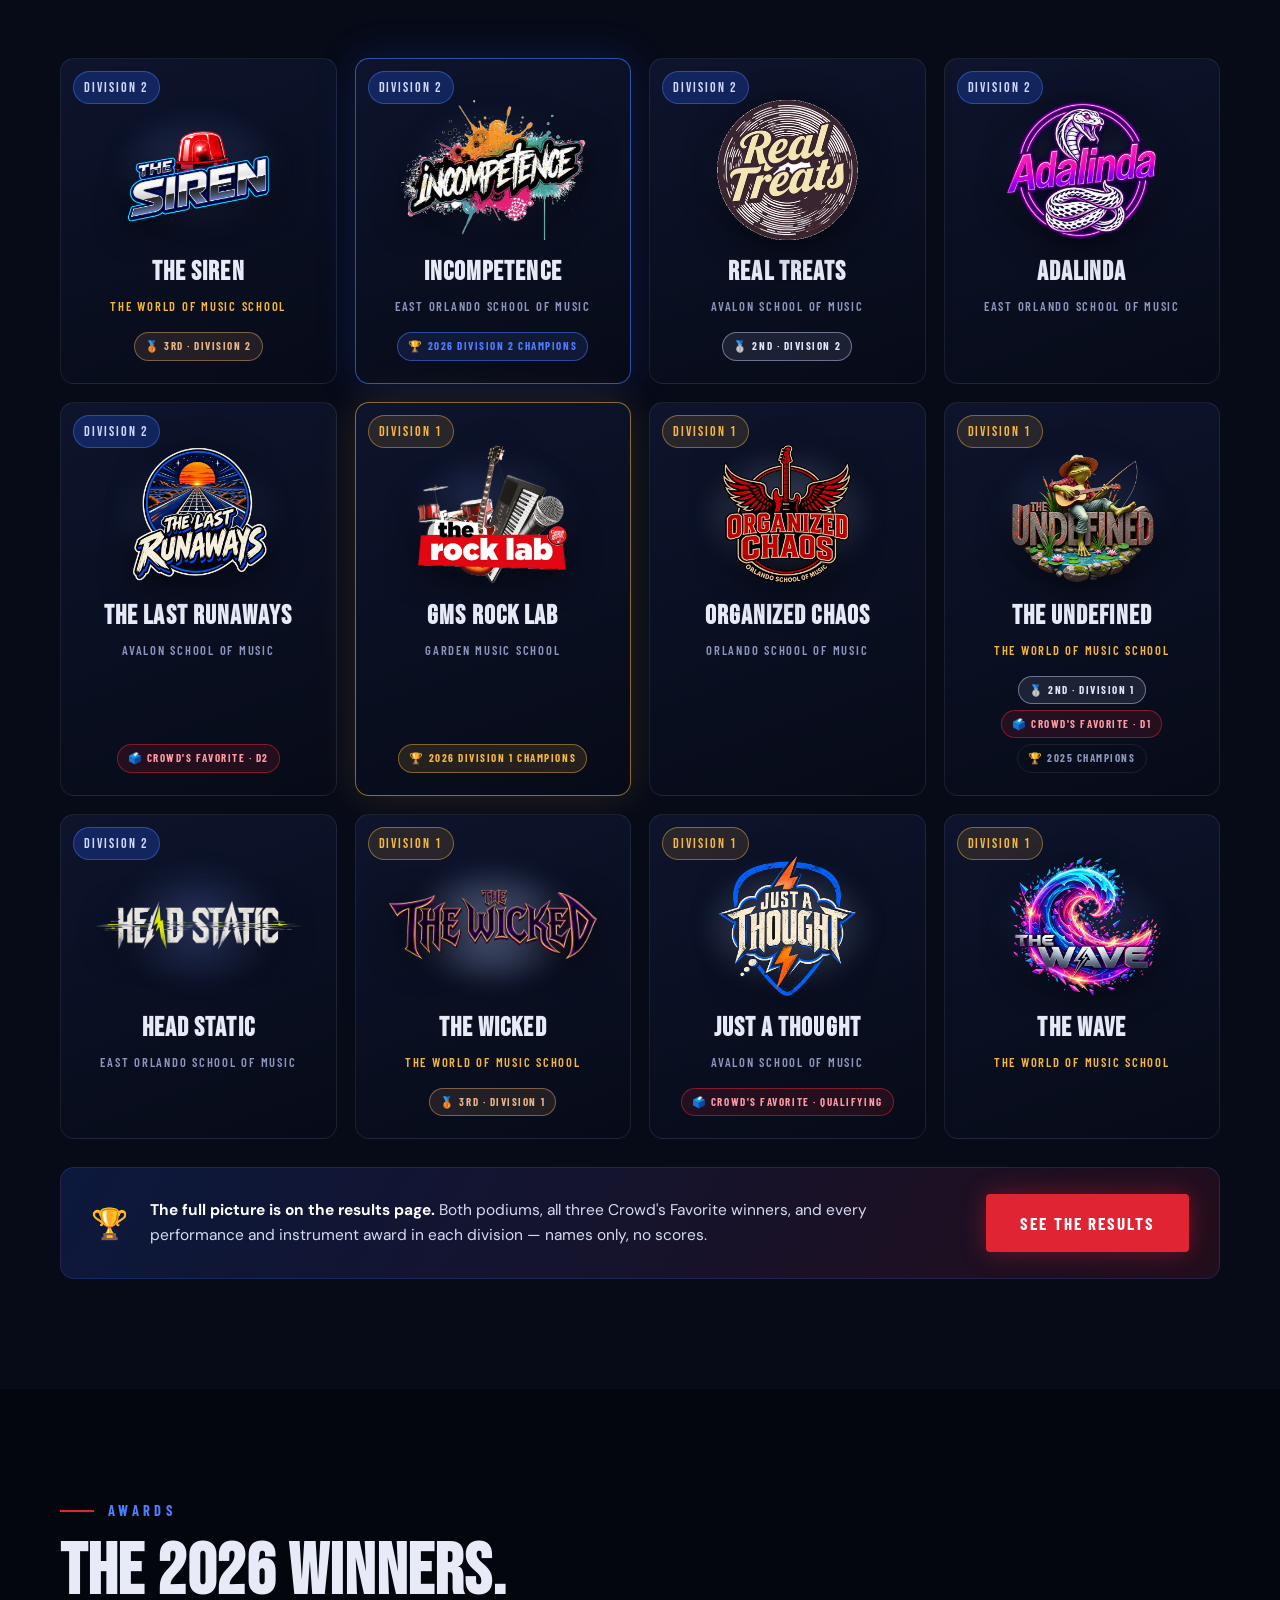
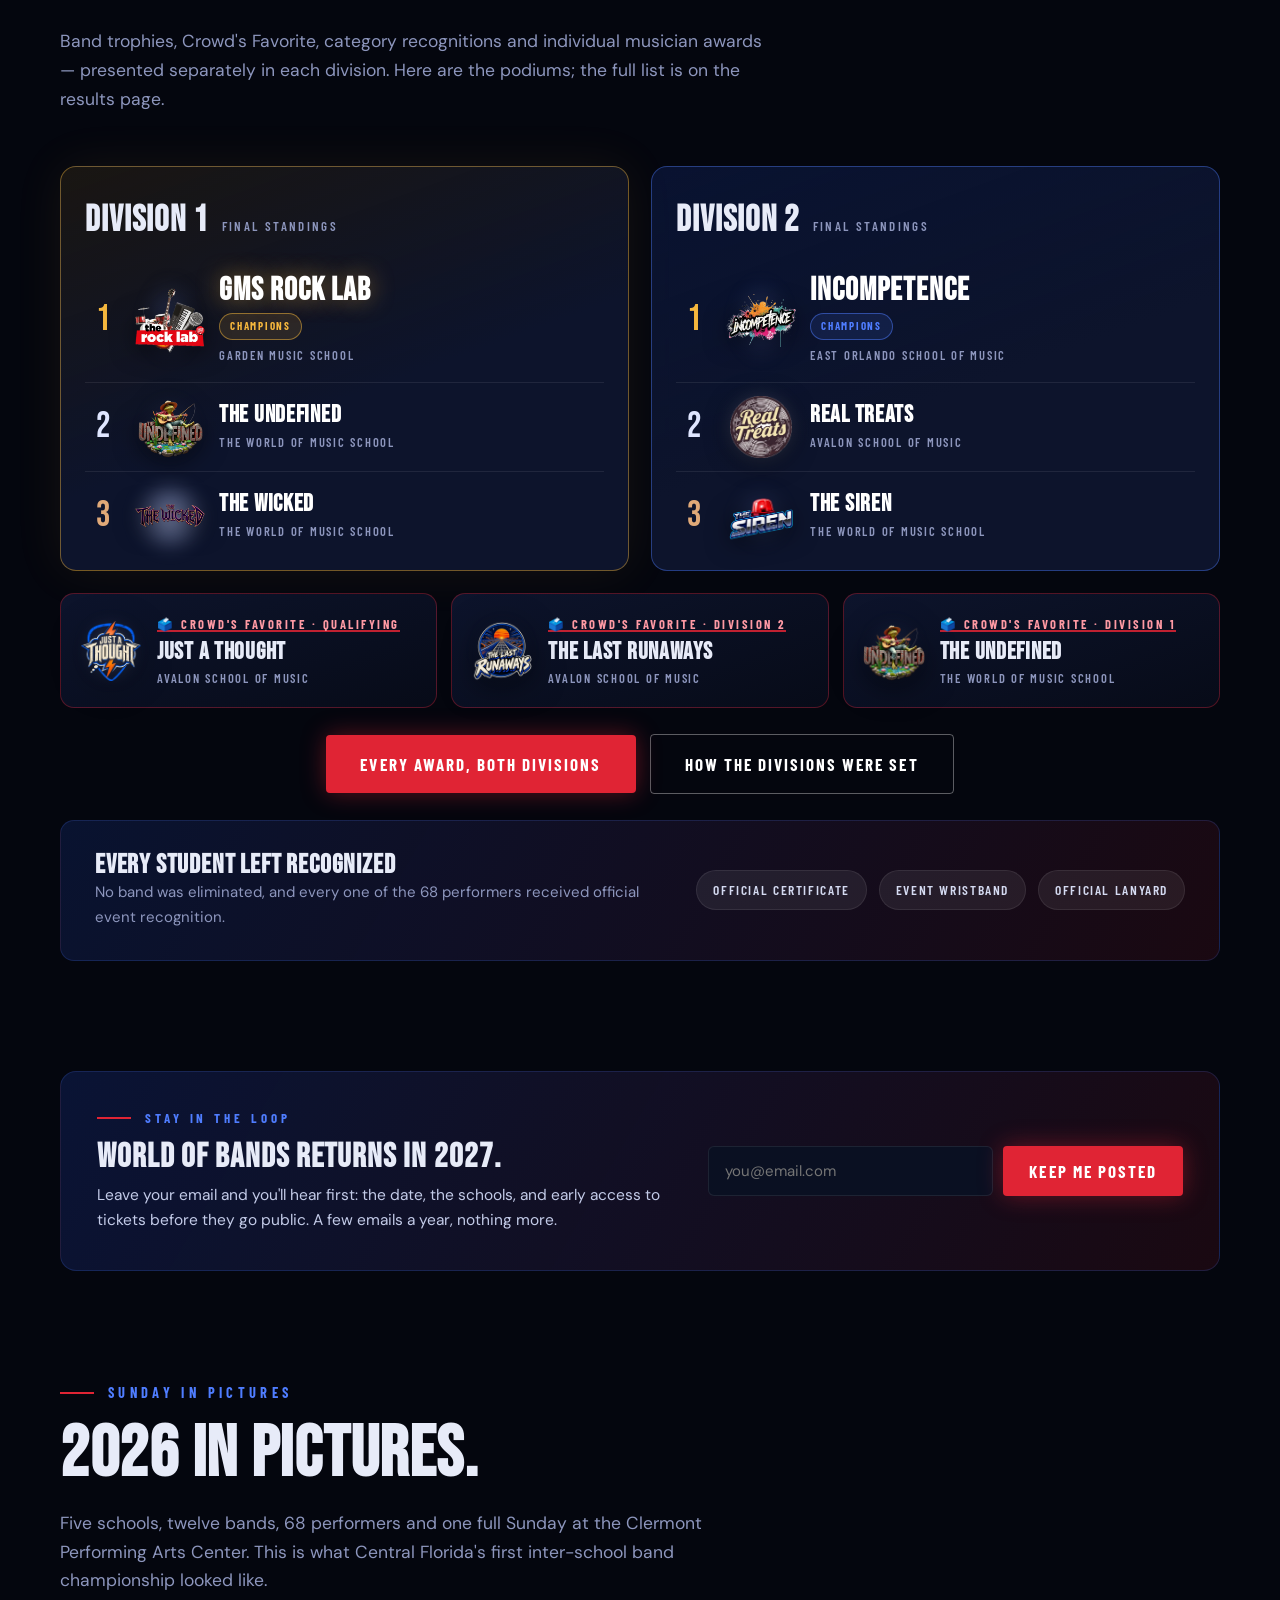
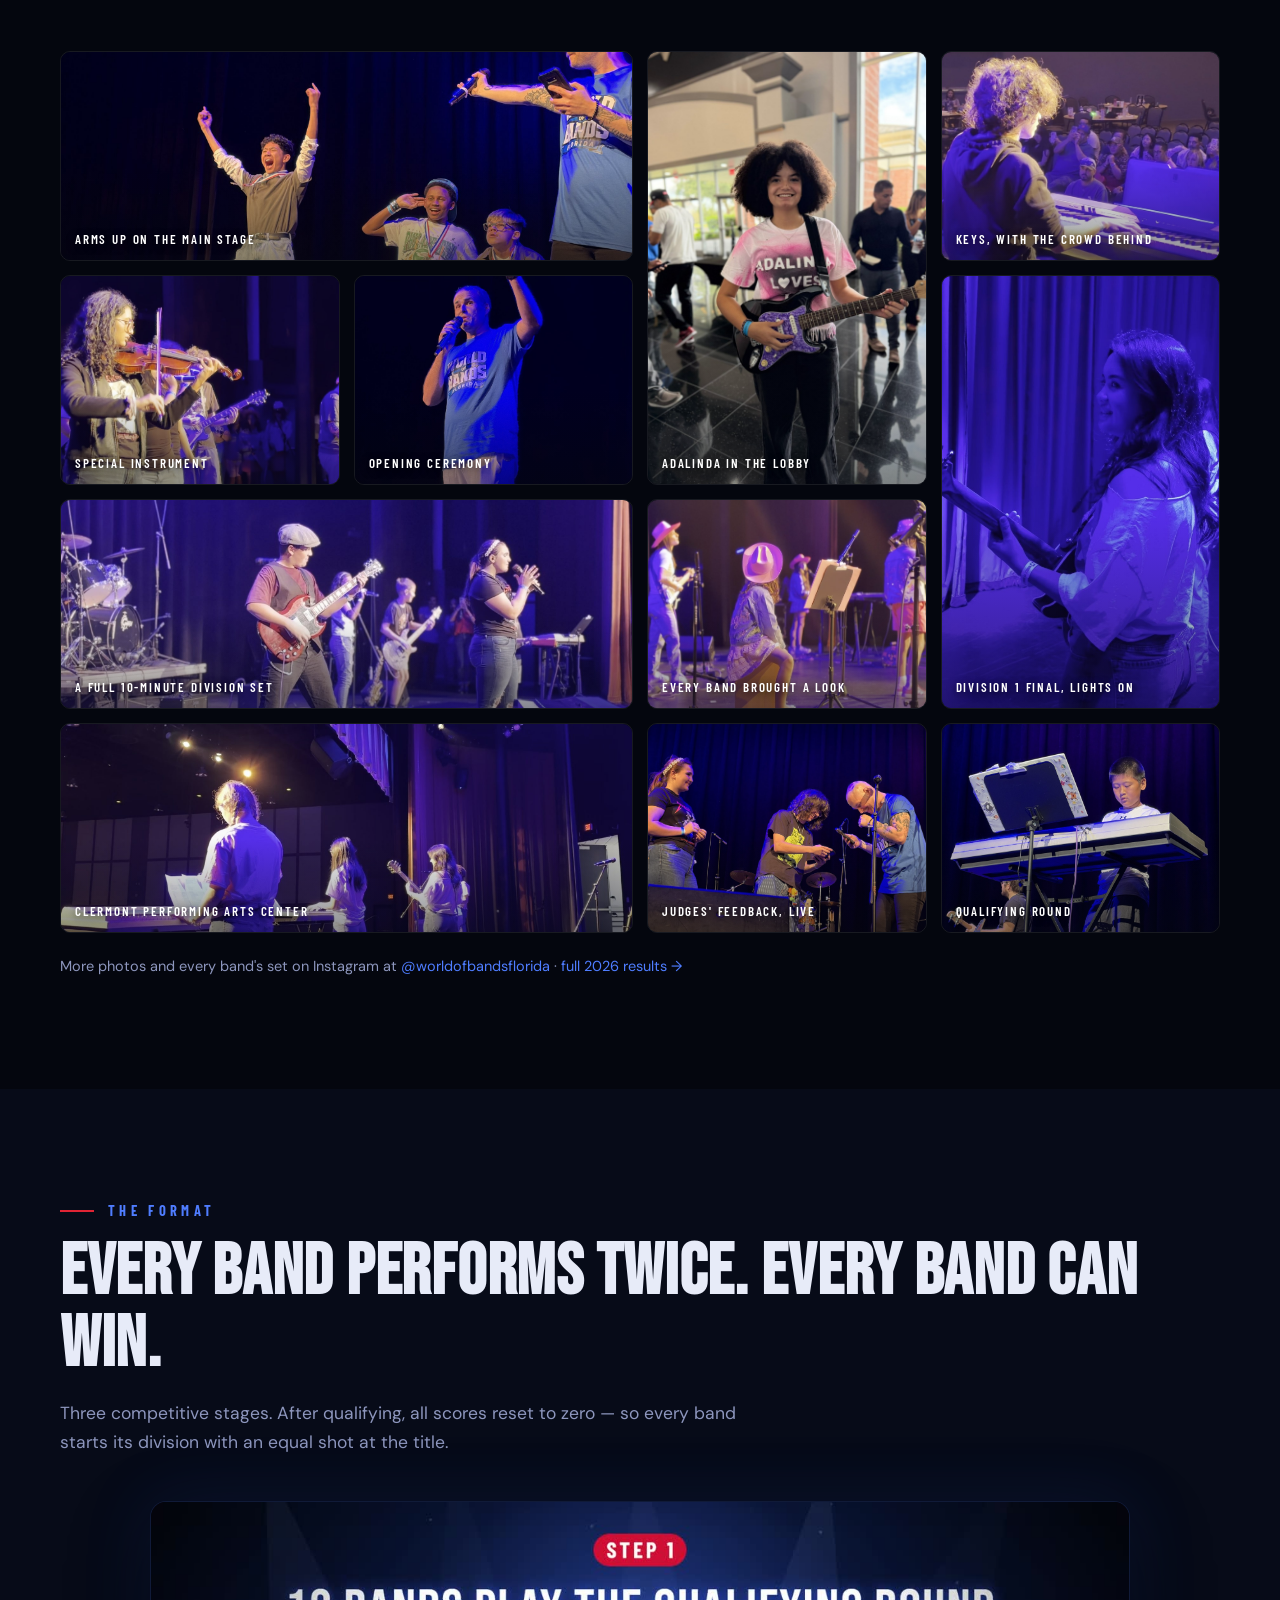
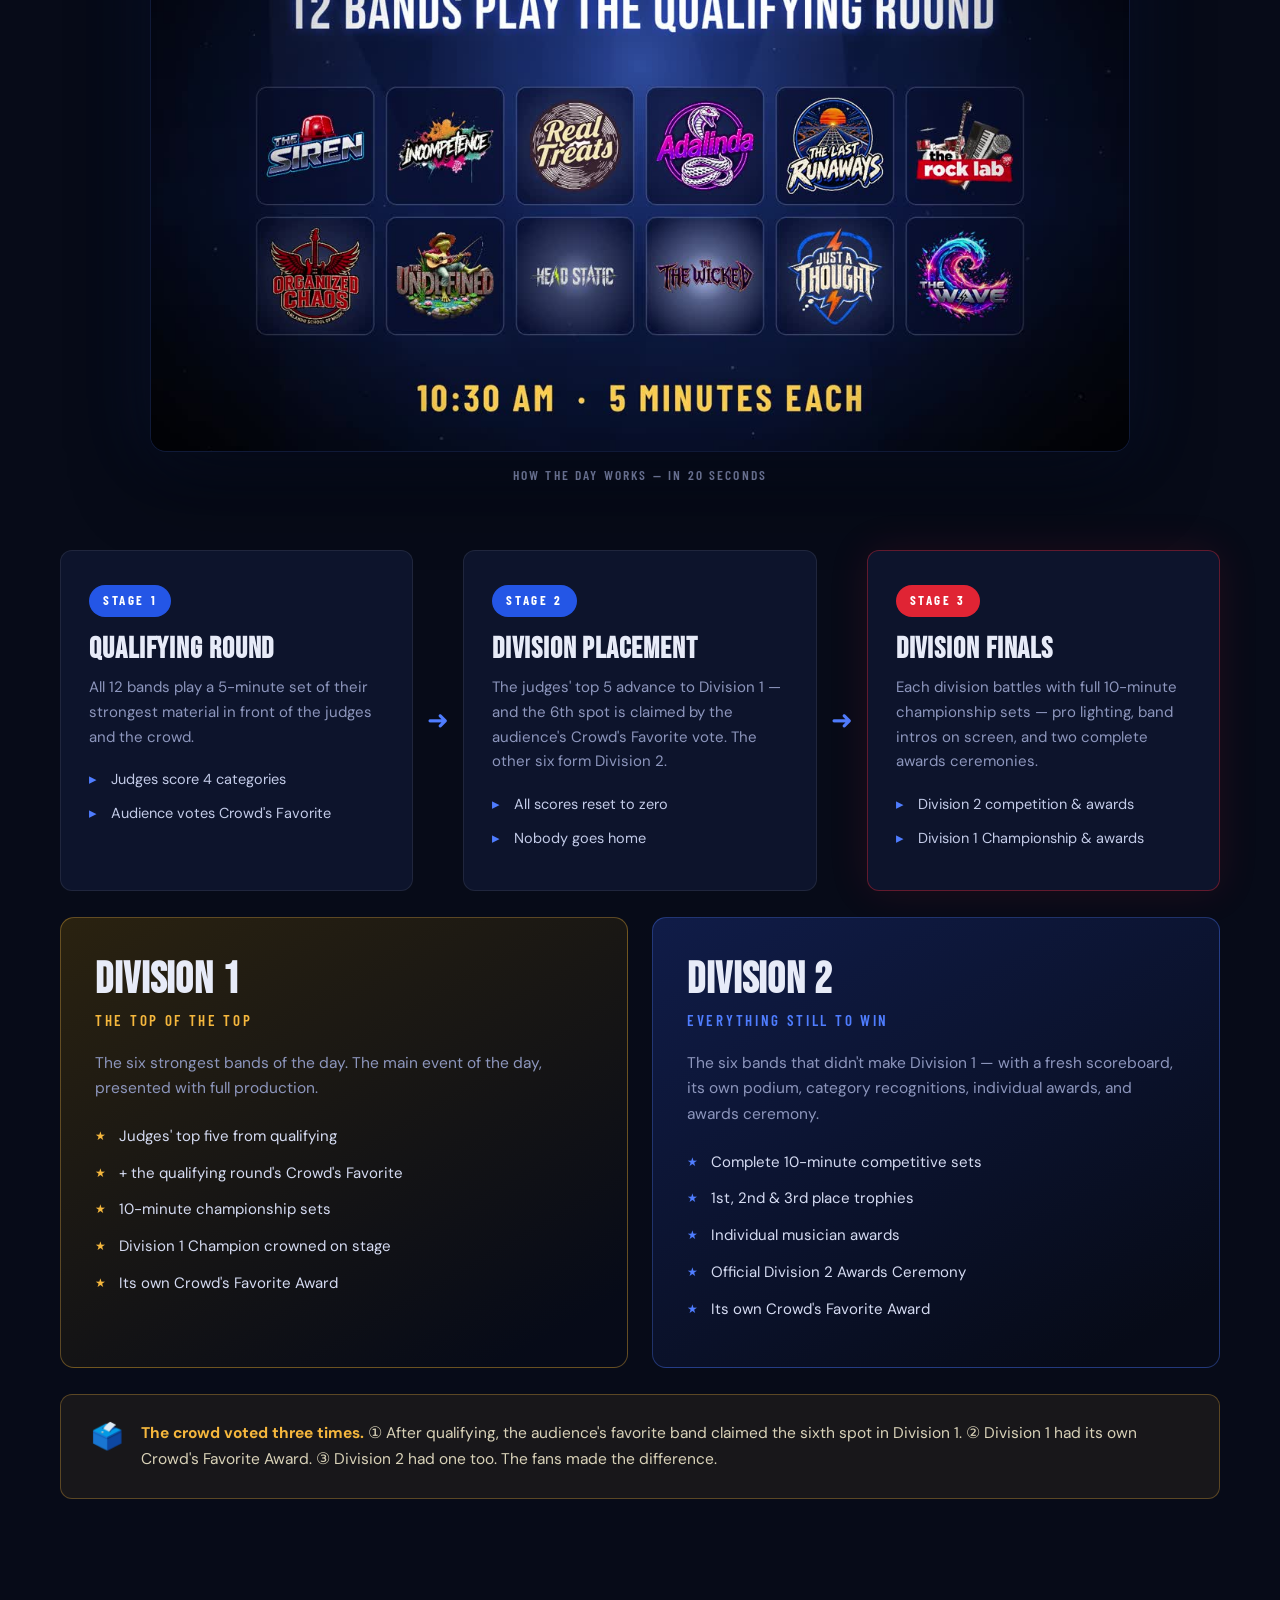
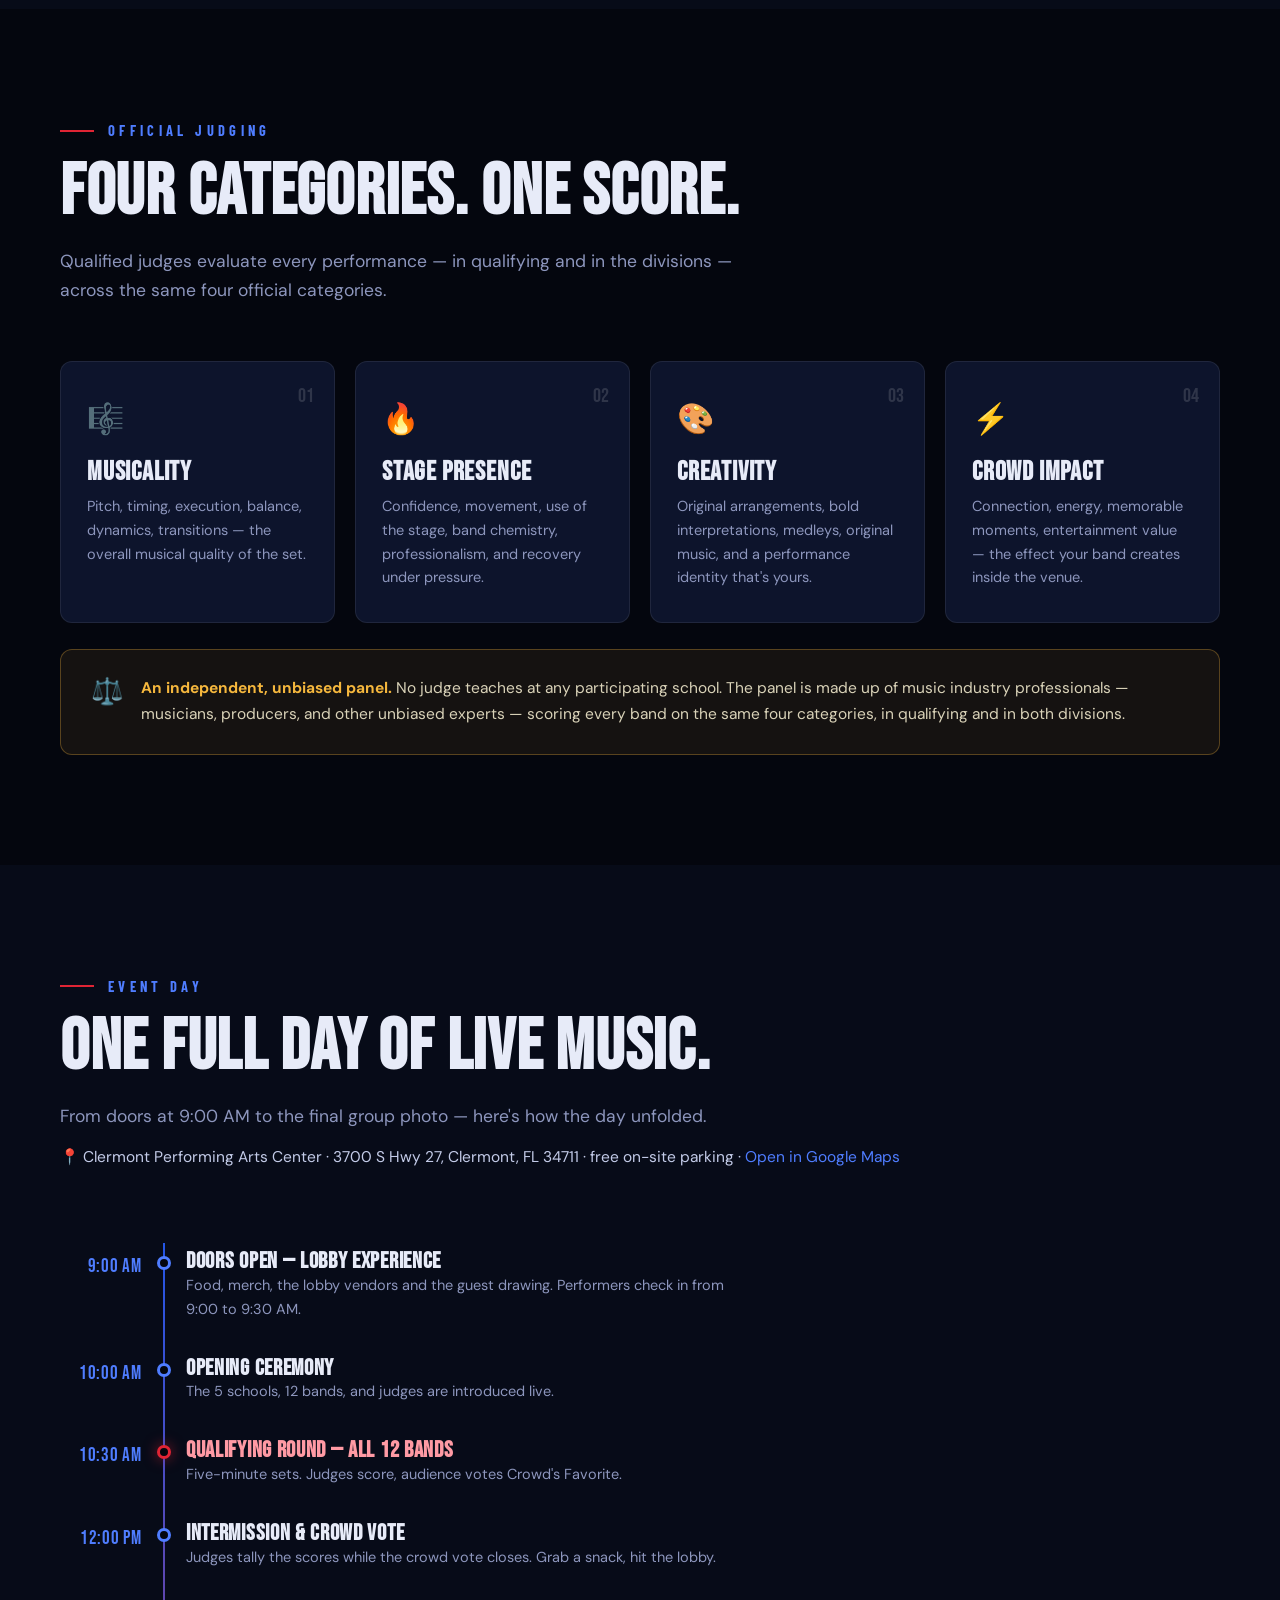
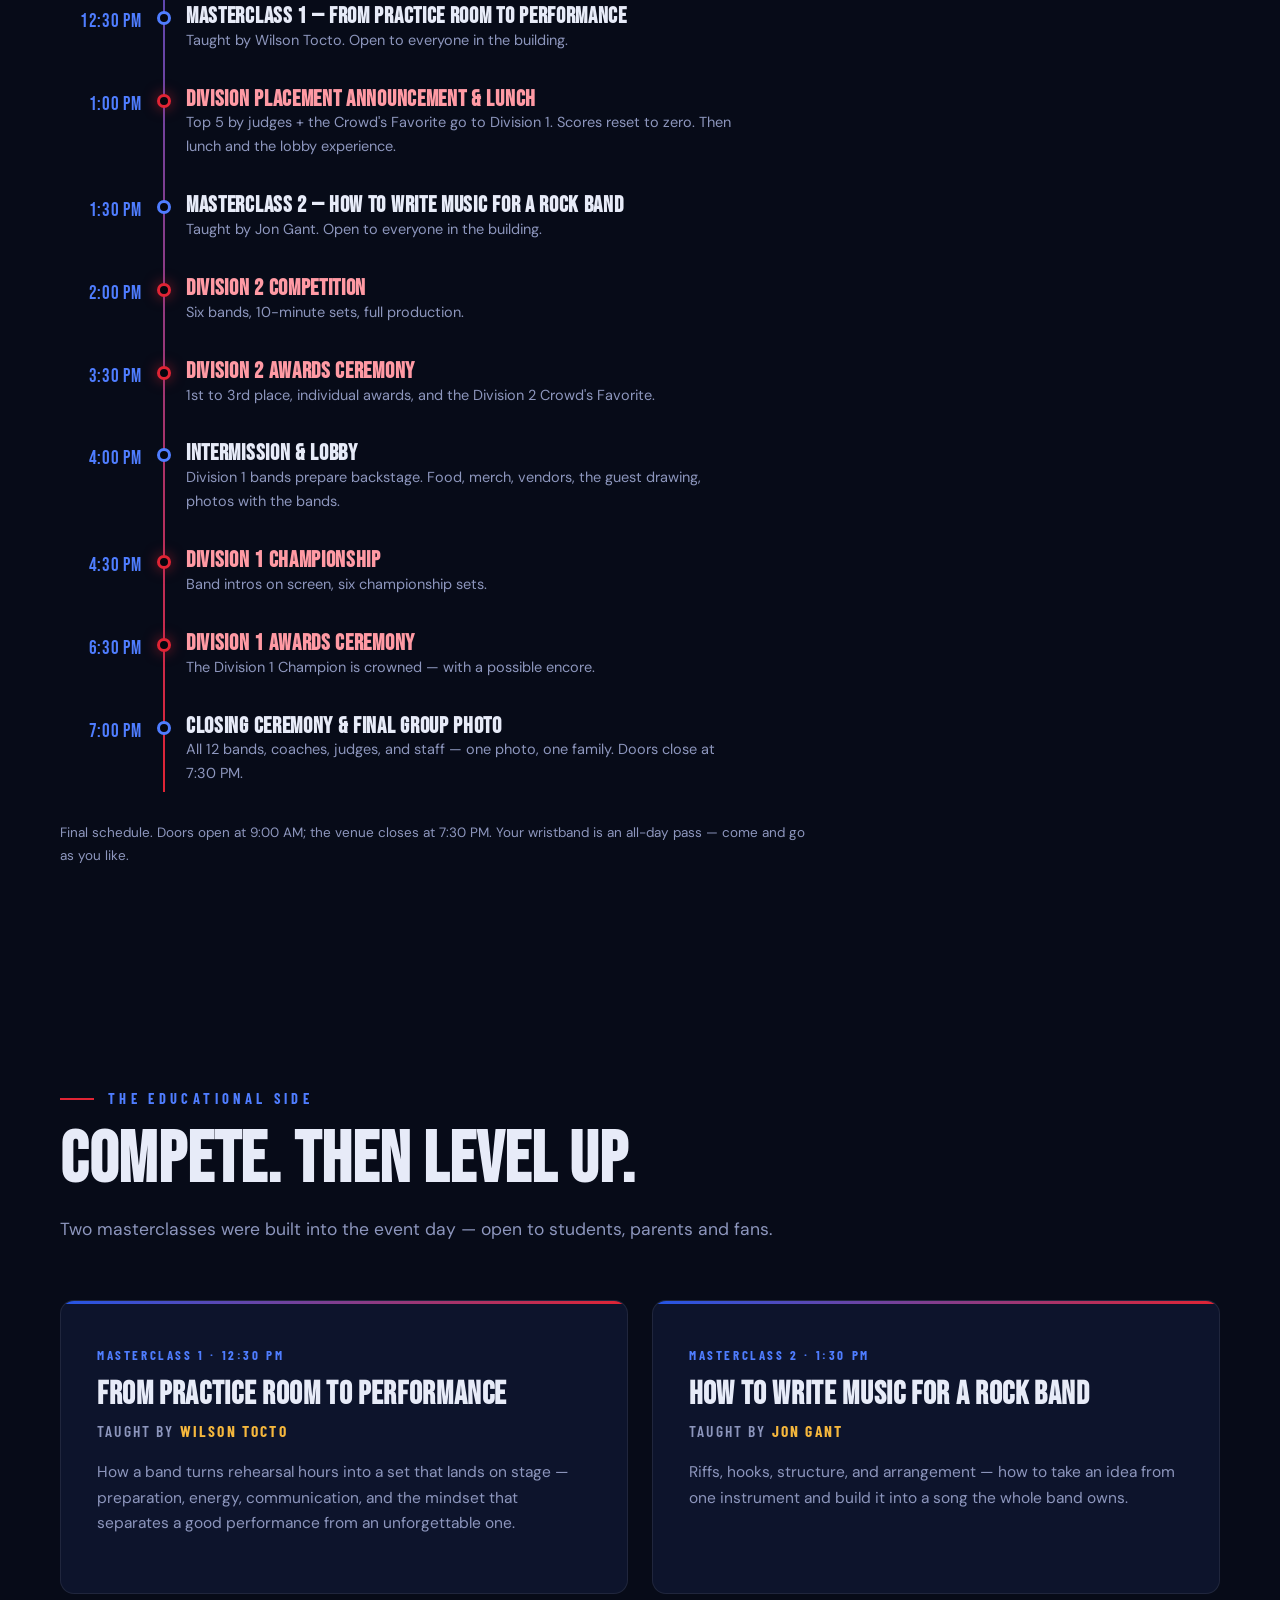
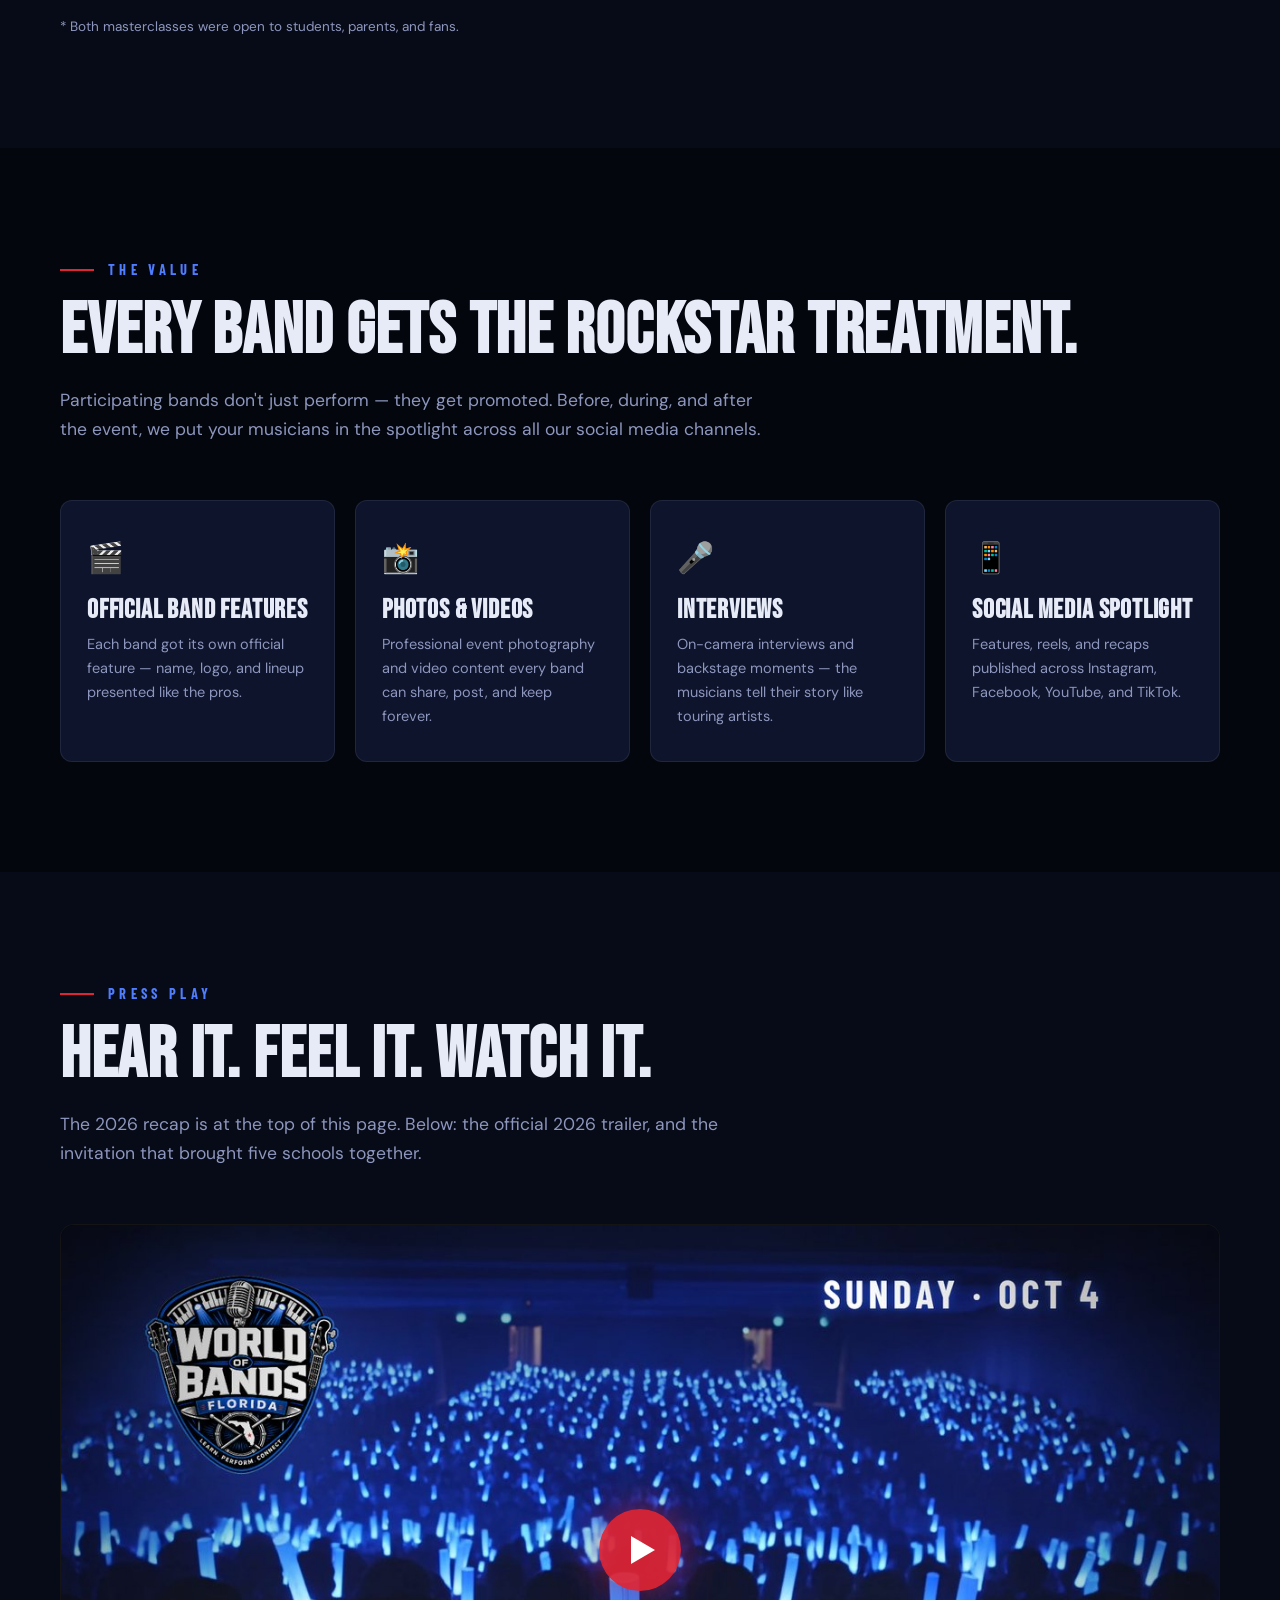
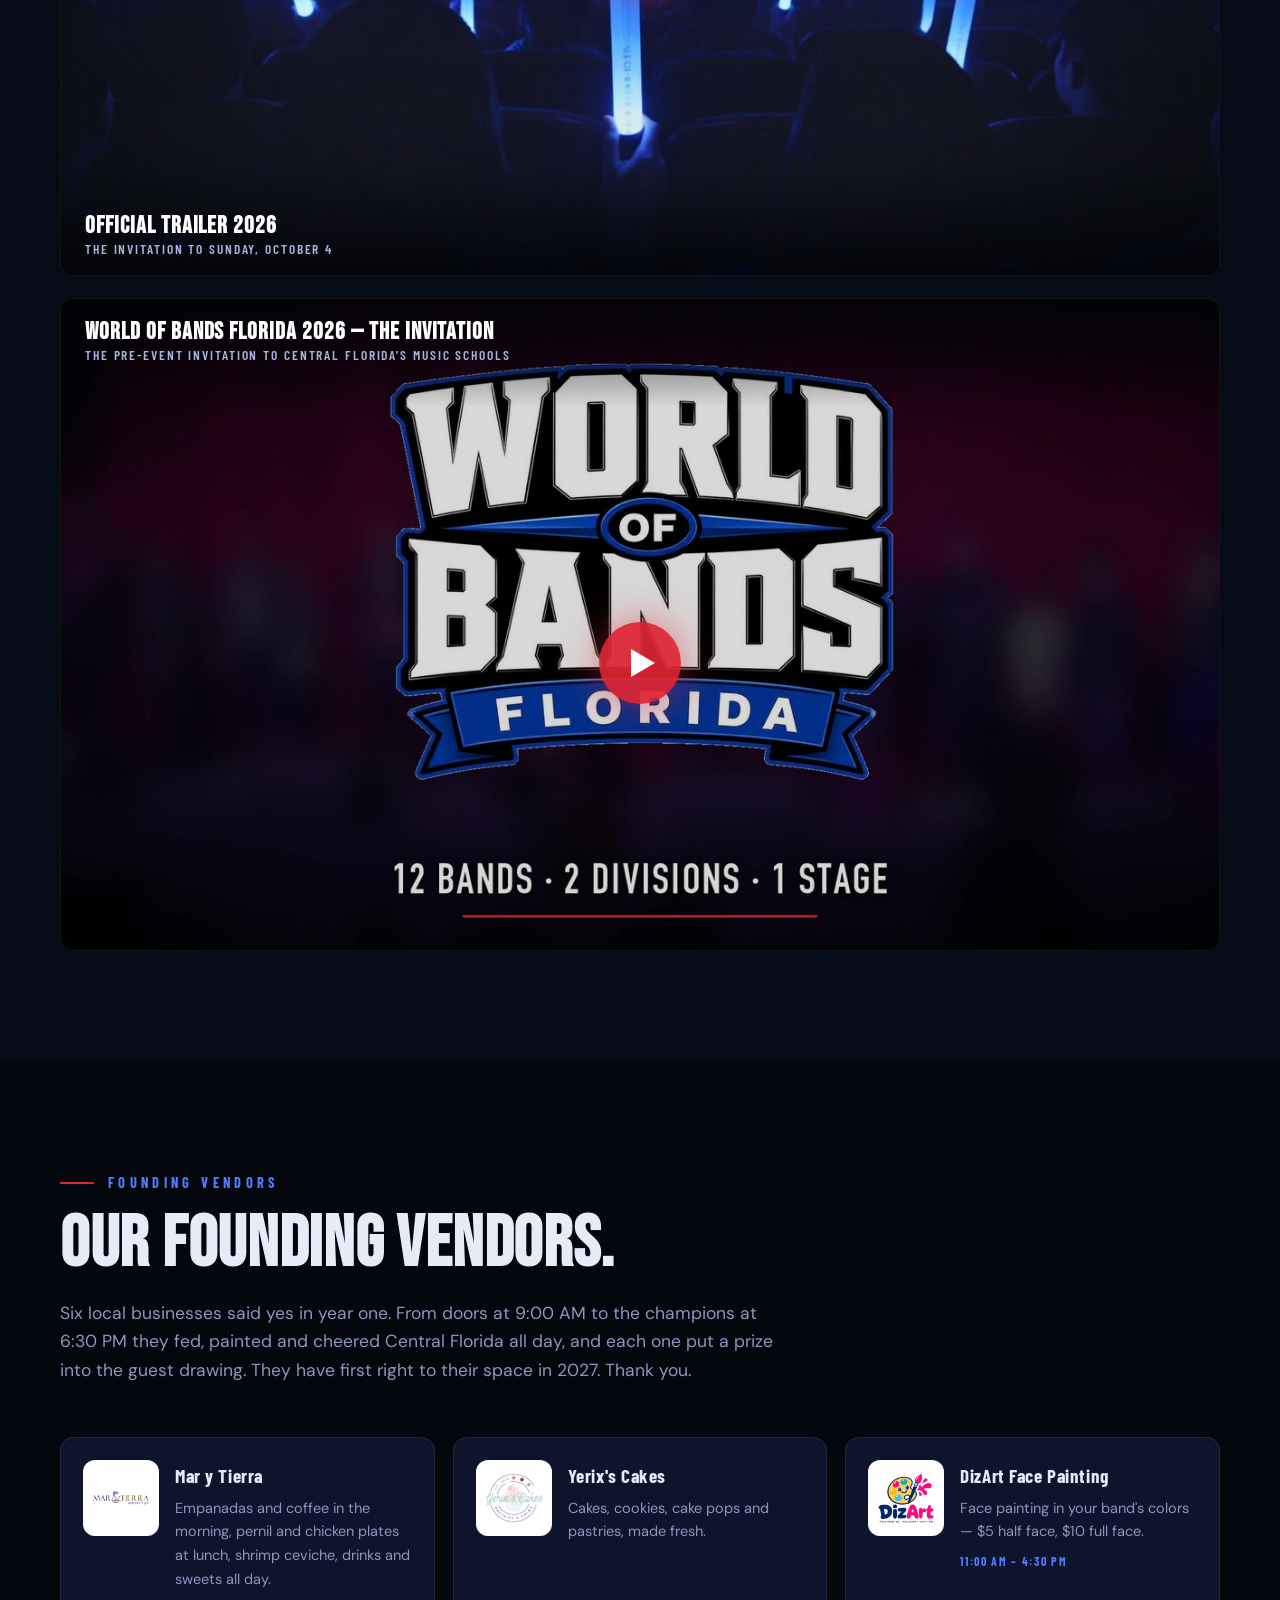
==== commit c440846d: "2026 results, recap and post-event site - New /results (+/resultados) page generated by results/buil" ====
--- a/index.html
+++ b/index.html
@@ -3,15 +3,15 @@
 <head>
 <meta charset="UTF-8">
 <meta name="viewport" content="width=device-width, initial-scale=1.0">
-<title>World of Bands Florida — 12 Bands. 2 Divisions. 1 Stage.</title>
-<meta name="description" content="Central Florida's first inter-school band championship. 12 student bands from 5 music schools, 2 divisions, 1 professional stage — plus masterclasses, awards, and a crowd that votes. Sunday, October 4, 2026 at the Clermont Performing Arts Center. Tickets on sale now.">
+<title>World of Bands Florida — 2026 Results, Recap &amp; the 12 Bands</title>
+<meta name="description" content="Central Florida's first inter-school band championship. On Sunday, October 4, 2026, 12 student bands from 5 music schools played the Clermont Performing Arts Center. GMS Rock Lab won Division 1 and Incompetence won Division 2. Watch the recap and see every award.">
 <!-- Social sharing -->
 <link rel="canonical" href="https://worldofbands.com/">
 <meta property="og:type" content="website">
 <meta property="og:url" content="https://worldofbands.com/">
-<meta property="og:title" content="World of Bands Florida — 12 Bands. 2 Divisions. 1 Stage.">
-<meta property="og:description" content="Central Florida's first inter-school band championship — 12 bands, 5 schools, 2 divisions, 1 stage. Sunday, October 4, 2026, Clermont Performing Arts Center. Presented by The World of Music School. Tickets on sale now.">
-<meta property="og:image" content="https://worldofbands.com/assets/img/og-share-oct4.jpg">
+<meta property="og:title" content="World of Bands Florida 2026 — That's a Wrap. Meet Your Champions.">
+<meta property="og:description" content="GMS Rock Lab are your Division 1 Champions and Incompetence take Division 2. Watch the official recap and see every podium, Crowd's Favorite and instrument award from Sunday, October 4 in Clermont.">
+<meta property="og:image" content="https://worldofbands.com/assets/img/og-results-2026.jpg">
 <meta property="og:image:width" content="1200">
 <meta property="og:image:height" content="630">
 <meta name="twitter:card" content="summary_large_image">
@@ -28,21 +28,21 @@
   <a class="nav-logo" href="#top"><img src="assets/img/wordmark-nav.png" width="183" height="168" alt="World of Bands Florida"></a>
   <div class="nav-links">
     <a href="#bands"><span data-en>The Bands</span><span data-es>Las Bandas</span></a>
+    <a href="#awards"><span data-en>Winners</span><span data-es>Ganadores</span></a>
+    <a href="#gallery"><span data-en>Photos</span><span data-es>Fotos</span></a>
     <a href="#format"><span data-en>Format</span><span data-es>Formato</span></a>
     <a href="#day"><span data-en>Event Day</span><span data-es>El Día</span></a>
-    <a href="#lobby"><span data-en>The Lobby</span><span data-es>El Lobby</span></a>
-    <a href="#awards"><span data-en>Awards</span><span data-es>Premios</span></a>
     <a href="#videos"><span data-en>Videos</span><span data-es>Videos</span></a>
+    <a href="#lobby"><span data-en>Vendors</span><span data-es>Vendedores</span></a>
     <a href="#schools"><span data-en>Schools</span><span data-es>Escuelas</span></a>
     <a href="#faq">FAQ</a>
-    <a href="/tickets"><span data-en>Tickets</span><span data-es>Boletos</span></a>
   </div>
   <div class="nav-right">
     <div class="lang-sw">
       <button id="btn-en" class="on" onclick="setLang('en')">EN</button>
       <button id="btn-es" onclick="setLang('es')">ES</button>
     </div>
-    <a href="/tickets" class="nav-cta"><span data-en>Get Tickets</span><span data-es>Comprar Boletos</span></a>
+    <a href="/results" class="nav-cta"><span data-en>2026 Results</span><span data-es>Resultados 2026</span></a>
     <button class="nav-burger" id="burger" onclick="toggleMob()" aria-label="Menu"><span></span><span></span><span></span></button>
   </div>
 </nav>
@@ -51,11 +51,12 @@
   <a href="#bands" onclick="toggleMob()"><span data-en>The 12 Bands</span><span data-es>Las 12 Bandas</span></a>
   <a href="#format" onclick="toggleMob()"><span data-en>Format</span><span data-es>Formato</span></a>
   <a href="#day" onclick="toggleMob()"><span data-en>Event Day</span><span data-es>El Día</span></a>
-  <a href="#lobby" onclick="toggleMob()"><span data-en>The Lobby</span><span data-es>El Lobby</span></a>
-  <a href="#awards" onclick="toggleMob()"><span data-en>Awards</span><span data-es>Premios</span></a>
+  <a href="#lobby" onclick="toggleMob()"><span data-en>Founding Vendors</span><span data-es>Vendedores Fundadores</span></a>
+  <a href="#awards" onclick="toggleMob()"><span data-en>Winners</span><span data-es>Ganadores</span></a>
+  <a href="#gallery" onclick="toggleMob()"><span data-en>Photos</span><span data-es>Fotos</span></a>
   <a href="#videos" onclick="toggleMob()"><span data-en>Videos</span><span data-es>Videos</span></a>
   <a href="#schools" onclick="toggleMob()"><span data-en>The Schools</span><span data-es>Las Escuelas</span></a>
-  <a href="/tickets" class="btn btn-red" onclick="toggleMob()"><span data-en>Get Tickets</span><span data-es>Comprar Boletos</span></a>
+  <a href="/results" class="btn btn-red" onclick="toggleMob()"><span data-en>2026 Results</span><span data-es>Resultados 2026</span></a>
   <div class="lang-sw" style="margin-top:10px">
     <button id="mob-btn-en" class="on" onclick="setLang('en')">EN</button>
     <button id="mob-btn-es" onclick="setLang('es')">ES</button>
@@ -64,45 +65,36 @@
 
 <!-- ==================== HERO ==================== -->
 <header class="hero with-trailer" id="top">
-  <div class="hero-bg"><img src="assets/img/botb-stage.jpg" alt="World of Bands Florida stage"></div>
+  <div class="hero-bg"><img src="assets/img/2026/2026-venue.jpg" alt="A band on the main stage at World of Bands Florida 2026"></div>
   <div class="hero-inner">
-    <span class="hero-kicker"><span class="dot"></span><span data-en>Central Florida's First Inter-School Band Championship · Sunday, October 4, 2026</span><span data-es>El Primer Campeonato de Bandas entre Escuelas de Florida Central · Domingo 4 de Octubre, 2026</span></span>
+    <span class="hero-kicker"><span class="dot"></span><span data-en>That's a Wrap · Sunday, October 4, 2026 · Clermont, FL</span><span data-es>Eso Fue Todo · Domingo 4 de Octubre, 2026 · Clermont, FL</span></span>
     <h1>WORLD OF BANDS<br><span class="fl">FLORIDA</span></h1>
     <div class="hero-tag">12 <span data-en>BANDS</span><span data-es>BANDAS</span> · 2 <span data-en>DIVISIONS</span><span data-es>DIVISIONES</span> · <em>1 <span data-en>STAGE</span><span data-es>ESCENARIO</span></em></div>
-    <div class="vid wide self-vid hero-trailer">
-      <video data-en playsinline preload="none" poster="assets/img/yt-trailer-2026.jpg" src="assets/video/wob-2026-trailer-en.mp4"></video>
-      <video data-es playsinline preload="none" poster="assets/img/yt-trailer-2026-es.jpg" src="assets/video/wob-2026-trailer-es.mp4"></video>
-      <button class="sv-start" type="button" aria-label="Play the official 2026 trailer">
+    <div class="hero-champs" aria-label="2026 champions">
+      <a class="hero-champ d1" href="/results"><img src="assets/img/bands/gms-rock-lab.webp" alt="GMS Rock Lab"><span><small>🏆 <span data-en>Division 1 Champions</span><span data-es>Campeones División 1</span></small><b>GMS Rock Lab</b></span></a>
+      <a class="hero-champ d2" href="/results"><img src="assets/img/bands/incompetence.webp" alt="Incompetence"><span><small>🏆 <span data-en>Division 2 Champions</span><span data-es>Campeones División 2</span></small><b>Incompetence</b></span></a>
+    </div>
+    <div class="vid wide self-vid hero-trailer cap-top">
+      <video data-en playsinline preload="metadata" poster="assets/video/wob-2026-recap-poster.jpg" src="assets/video/wob-2026-recap.mp4"></video>
+      <video data-es playsinline preload="none" poster="assets/video/wob-2026-recap-poster.jpg" src="assets/video/wob-2026-recap.mp4"></video>
+      <button class="sv-start" type="button" aria-label="Play the official 2026 recap">
         <span class="play"></span>
-        <span class="vid-cap"><b><span data-en>Official Trailer 2026</span><span data-es>Tráiler Oficial 2026</span></b><span data-en>90 seconds · Sound on</span><span data-es>1:45 · Con sonido</span></span>
+        <span class="vid-cap"><b><span data-en>Official Recap 2026</span><span data-es>Recap Oficial 2026</span></b><span data-en>51 seconds · Sound on</span><span data-es>51 segundos · Con sonido</span></span>
       </button>
     </div>
 
-    <div class="countdown" id="countdown" aria-label="Countdown to event day">
-      <div class="cd-box"><b id="cd-d">–</b><span data-en>Days</span><span data-es>Días</span></div>
-      <div class="cd-sep">:</div>
-      <div class="cd-box"><b id="cd-h">–</b><span data-en>Hours</span><span data-es>Horas</span></div>
-      <div class="cd-sep">:</div>
-      <div class="cd-box"><b id="cd-m">–</b><span data-en>Minutes</span><span data-es>Minutos</span></div>
-      <div class="cd-sep">:</div>
-      <div class="cd-box"><b id="cd-s">–</b><span data-en>Seconds</span><span data-es>Segundos</span></div>
-    </div>
-    <div class="cd-live" id="cd-done" style="display:none"><span data-en>🤘 That's a wrap — thank you, Central Florida! See you in 2027.</span><span data-es>🤘 ¡Eso fue todo — gracias, Florida Central! Nos vemos en 2027.</span></div>
-    <div class="cd-live" id="cd-live" style="display:none"><span data-en>🎸 It's showtime — the battle is LIVE!</span><span data-es>🎸 ¡Llegó la hora — la batalla está EN VIVO!</span></div>
     <div class="hero-ctas">
-      <a href="/tickets" class="btn btn-red"><span data-en>Get Tickets</span><span data-es>Comprar Boletos</span></a>
+      <a href="/results" class="btn btn-red"><span data-en>See the Full Results</span><span data-es>Ver Todos los Resultados</span></a>
       <a href="#bands" class="btn btn-ghost"><span data-en>Meet the 12 Bands</span><span data-es>Conoce las 12 Bandas</span></a>
     </div>
     <p class="hero-sub">
-      <span data-en>A full-day live music championship where student bands from five music schools battle on a professional stage — with real judges, real awards, masterclasses, and a crowd that decides who rises.</span>
-      <span data-es>Un campeonato de música en vivo de día completo donde bandas estudiantiles de cinco escuelas de música compiten en un escenario profesional — con jueces reales, premios reales, masterclasses y un público que decide quién sube.</span>
+      <span data-en>Twelve student bands from five Central Florida music schools took a professional stage for a full day — real judges, real awards, two masterclasses, and a crowd that voted. Thank you, Central Florida. See you in 2027.</span>
+      <span data-es>Doce bandas estudiantiles de cinco escuelas de música de Florida Central tomaron un escenario profesional por un día completo — jueces reales, premios reales, dos masterclasses y un público que votó. Gracias, Florida Central. Nos vemos en 2027.</span>
     </p>
     <div class="hero-venue">
       <b>Clermont Performing Arts Center</b>
-      <span>3700 S Hwy 27, Clermont</span>
-      <span><span data-en>Doors 9:00 AM</span><span data-es>Puertas 9:00 AM</span></span>
-      <span><span data-en>Free parking</span><span data-es>Estacionamiento gratis</span></span>
-      <a href="https://www.google.com/maps/search/?api=1&query=Clermont+Performing+Arts+Center+3700+S+Hwy+27+Clermont+FL+34711" target="_blank" rel="noopener"><span data-en>Open in Maps</span><span data-es>Abrir en Maps</span></a>
+      <span><span data-en>Sunday, October 4, 2026</span><span data-es>Domingo 4 de Octubre, 2026</span></span>
+      <span><span data-en>5 Schools · 12 Bands · 68 Performers</span><span data-es>5 Escuelas · 12 Bandas · 68 Músicos</span></span>
     </div>
     <div class="hero-presented"><span data-en>Presented by</span><span data-es>Presentado por</span> <b>The World of Music School</b></div>
   </div>
@@ -142,7 +134,7 @@
 <!-- marquee -->
 <div class="marquee" aria-hidden="true">
   <div class="marquee-track" id="marquee-track">
-    <span>WORLD OF BANDS FLORIDA</span><span data-en>SUNDAY OCT 4 · CLERMONT PERFORMING ARTS CENTER · DOORS 9 AM</span><span data-es>DOMINGO 4 DE OCT · CLERMONT PERFORMING ARTS CENTER · PUERTAS 9 AM</span><span data-en>12 BANDS · 2 DIVISIONS · 1 STAGE</span><span data-es>12 BANDAS · 2 DIVISIONES · 1 ESCENARIO</span><span data-en>YOUR TICKET IS YOUR VOTE</span><span data-es>TU BOLETO ES TU VOTO</span><span>LIVE YOUR SOUND</span><span>ONE STAGE · ONE DREAM</span>
+    <span>WORLD OF BANDS FLORIDA</span><span data-en>SUNDAY OCT 4 · CLERMONT PERFORMING ARTS CENTER · THAT'S A WRAP</span><span data-es>DOMINGO 4 DE OCT · CLERMONT PERFORMING ARTS CENTER · ESO FUE TODO</span><span data-en>12 BANDS · 2 DIVISIONS · 1 STAGE</span><span data-es>12 BANDAS · 2 DIVISIONES · 1 ESCENARIO</span><span data-en>THANK YOU, CENTRAL FLORIDA · SEE YOU IN 2027</span><span data-es>GRACIAS, FLORIDA CENTRAL · NOS VEMOS EN 2027</span><span>LIVE YOUR SOUND</span><span>ONE STAGE · ONE DREAM</span>
   </div>
 </div>
 
@@ -153,37 +145,37 @@
       <div class="sec-kicker"><span data-en>The Event</span><span data-es>El Evento</span></div>
       <h2 class="sec-title"><span data-en>More Than a Competition.</span><span data-es>Más que una Competencia.</span></h2>
       <p class="sec-lead">
-        <span data-en>Music schools usually work in their own worlds. World of Bands Florida was created to build bridges between them — Central Florida's first inter-school band championship. Five schools are sending their top bands to one professional stage, with independent industry judges, real awards, and a crowd that gets a vote. The goal is bigger than a trophy: give students a professional stage, honest feedback from working musicians, and a room full of peers from across the region who love what they love. Students learn. They perform. They connect. And they take their skills to the next level.</span>
-        <span data-es>Las escuelas de música suelen trabajar cada una en su mundo. World of Bands Florida nació para construir puentes entre ellas — el primer campeonato de bandas entre escuelas de Florida Central. Cinco escuelas envían sus mejores bandas a un escenario profesional, con jueces independientes de la industria, premios reales y un público que vota. La meta es más grande que un trofeo: darles a los estudiantes un escenario profesional, comentarios honestos de músicos en activo y una sala llena de compañeros de toda la región que aman lo mismo que ellos. Aprenden. Tocan. Conectan. Y llevan sus habilidades al siguiente nivel.</span>
+        <span data-en>Music schools usually work in their own worlds. World of Bands Florida was created to build bridges between them — Central Florida's first inter-school band championship. Five schools sent their top bands to one professional stage, with independent industry judges, real awards, and a crowd that got a vote. The goal is bigger than a trophy: give students a professional stage, honest feedback from working musicians, and a room full of peers from across the region who love what they love. Students learned. They performed. They connected. And they took their skills to the next level.</span>
+        <span data-es>Las escuelas de música suelen trabajar cada una en su mundo. World of Bands Florida nació para construir puentes entre ellas — el primer campeonato de bandas entre escuelas de Florida Central. Cinco escuelas enviaron sus mejores bandas a un escenario profesional, con jueces independientes de la industria, premios reales y un público que votó. La meta es más grande que un trofeo: darles a los estudiantes un escenario profesional, comentarios honestos de músicos en activo y una sala llena de compañeros de toda la región que aman lo mismo que ellos. Aprendieron. Tocaron. Conectaron. Y llevaron sus habilidades al siguiente nivel.</span>
       </p>
       <p class="sec-lead" style="margin-top:16px;color:#fff;font-weight:500">
-        <span data-en>This is where you see the best these schools have to offer. These are the top bands from each program — and they're coming to claim the title.</span>
-        <span data-es>Aquí se ve lo mejor que estas escuelas tienen para ofrecer. Son las mejores bandas de cada programa — y vienen a reclamar el título.</span>
+        <span data-en>It started in 2025 as a two-school Battle of the Bands with eight bands. In 2026 The World of Music School hosted the first full World of Bands: five schools, twelve bands, two divisions, and two champions. 2027 is next.</span>
+        <span data-es>Empezó en 2025 como un Battle of the Bands de dos escuelas y ocho bandas. En 2026 The World of Music School organizó el primer World of Bands completo: cinco escuelas, doce bandas, dos divisiones y dos campeones. Lo que sigue es 2027.</span>
       </p>
     </div>
 
     <div class="stats rv">
-      <div class="stat"><b><i>5</i></b><span data-en>Music Schools</span><span data-es>Escuelas de Música</span></div>
-      <div class="stat"><b><i>12</i></b><span data-en>Competing Bands</span><span data-es>Bandas Compitiendo</span></div>
-      <div class="stat"><b><i>2</i></b><span data-en>Competitive Divisions</span><span data-es>Divisiones Competitivas</span></div>
-      <div class="stat"><b><i>36+</i></b><span data-en>Awards on the Line</span><span data-es>Premios en Juego</span></div>
+      <div class="stat"><b><i data-count="5">5</i></b><span data-en>Music Schools</span><span data-es>Escuelas de Música</span></div>
+      <div class="stat"><b><i data-count="12">12</i></b><span data-en>Student Bands</span><span data-es>Bandas Estudiantiles</span></div>
+      <div class="stat"><b><i data-count="2">2</i></b><span data-en>Divisions</span><span data-es>Divisiones</span></div>
+      <div class="stat"><b><i data-count="68">68</i></b><span data-en>Student Performers</span><span data-es>Músicos Estudiantes</span></div>
     </div>
 
     <div class="pillars">
       <div class="pillar rv">
         <span class="num">01</span>
         <h3><span data-en>Learn</span><span data-es>Aprende</span></h3>
-        <p><span data-en>Two live masterclasses during the event day, taught by working industry professionals — included with every pass.</span><span data-es>Dos masterclasses en vivo durante el evento, dictadas por profesionales de la industria — incluidas con cada pase.</span></p>
+        <p><span data-en>Two live masterclasses on event day, taught by working industry professionals — open to students, parents and fans.</span><span data-es>Dos masterclasses en vivo durante el evento, dictadas por profesionales de la industria — abiertas a estudiantes, padres y fans.</span></p>
       </div>
       <div class="pillar rv">
         <span class="num">02</span>
         <h3><span data-en>Perform</span><span data-es>Toca</span></h3>
-        <p><span data-en>Every band performs twice on a professional stage with pro sound and lighting — a qualifying set and a full division set. No band is eliminated.</span><span data-es>Cada banda toca dos veces en un escenario profesional con sonido e iluminación pro — un set clasificatorio y un set completo de división. Ninguna banda es eliminada.</span></p>
+        <p><span data-en>Every band performed twice on a professional stage with pro sound and lighting — a qualifying set and a full division set. No band was eliminated.</span><span data-es>Cada banda tocó dos veces en un escenario profesional con sonido e iluminación pro — un set clasificatorio y un set completo de división. Ninguna banda fue eliminada.</span></p>
       </div>
       <div class="pillar rv">
         <span class="num">03</span>
         <h3><span data-en>Connect</span><span data-es>Conecta</span></h3>
-        <p><span data-en>Meet musicians from other schools, share the backstage, trade ideas — and end the day with one giant group photo of every band in the building.</span><span data-es>Conoce músicos de otras escuelas, comparte el backstage, intercambia ideas — y cierra el día con una foto grupal gigante con todas las bandas.</span></p>
+        <p><span data-en>Musicians met peers from other schools, shared the backstage, traded ideas — and the day ended with one giant group photo of every band in the building.</span><span data-es>Los músicos conocieron a compañeros de otras escuelas, compartieron el backstage, intercambiaron ideas — y el día cerró con una foto grupal gigante con todas las bandas.</span></p>
       </div>
     </div>
   </div>
@@ -195,27 +187,112 @@
     <div class="rv">
       <div class="sec-kicker"><span data-en>The 2026 Field</span><span data-es>El Grupo 2026</span></div>
       <h2 class="sec-title"><span data-en>Meet the 12 Bands.</span><span data-es>Conoce las 12 Bandas.</span></h2>
-      <p class="sec-lead"><span data-en>Twelve student bands from five Central Florida music schools, in qualifying order. Every band plays twice on Sunday — a 5-minute qualifying set, then a full 10-minute set in its division.</span><span data-es>Doce bandas estudiantiles de cinco escuelas de música de Florida Central, en el orden de la ronda clasificatoria. Cada banda toca dos veces el domingo — un set clasificatorio de 5 minutos y luego un set completo de 10 minutos en su división.</span></p>
+      <p class="sec-lead"><span data-en>Twelve student bands from five Central Florida music schools. Every band played twice on Sunday — a 5-minute qualifying set, then a full 10-minute set in its division. Here is where each one landed.</span><span data-es>Doce bandas estudiantiles de cinco escuelas de música de Florida Central. Cada banda tocó dos veces el domingo — un set clasificatorio de 5 minutos y luego un set completo de 10 minutos en su división. Aquí está dónde quedó cada una.</span></p>
     </div>
     <div class="bands-grid">
-      <div class="band twom rv" id="the-siren"><span class="slot"><span data-en>Qualifying</span><span data-es>Turno</span> #1</span><div class="band-logo"><img src="assets/img/bands/the-siren.webp" alt="The Siren" loading="lazy"></div><h4>The Siren</h4><span class="school">The World of Music School</span></div>
-      <div class="band rv" id="incompetence"><span class="slot"><span data-en>Qualifying</span><span data-es>Turno</span> #2</span><div class="band-logo"><img src="assets/img/bands/incompetence.webp" alt="Incompetence" loading="lazy"></div><h4>Incompetence</h4><span class="school">East Orlando School of Music</span></div>
-      <div class="band rv" id="real-treats"><span class="slot"><span data-en>Qualifying</span><span data-es>Turno</span> #3</span><div class="band-logo"><img src="assets/img/bands/real-treats.webp" alt="Real Treats" loading="lazy"></div><h4>Real Treats</h4><span class="school">Avalon School of Music</span></div>
-      <div class="band rv" id="adalinda"><span class="slot"><span data-en>Qualifying</span><span data-es>Turno</span> #4</span><div class="band-logo"><img src="assets/img/bands/adalinda.webp" alt="Adalinda" loading="lazy"></div><h4>Adalinda</h4><span class="school">East Orlando School of Music</span></div>
-      <div class="band rv" id="the-last-runaways"><span class="slot"><span data-en>Qualifying</span><span data-es>Turno</span> #5</span><div class="band-logo"><img src="assets/img/bands/the-last-runaways.webp" alt="The Last Runaways" loading="lazy"></div><h4>The Last Runaways</h4><span class="school">Avalon School of Music</span></div>
-      <div class="band rv" id="gms-rock-lab"><span class="slot"><span data-en>Qualifying</span><span data-es>Turno</span> #6</span><div class="band-logo"><img src="assets/img/bands/gms-rock-lab.webp" alt="GMS Rock Lab" loading="lazy"></div><h4>GMS Rock Lab</h4><span class="school">Garden Music School</span></div>
-      <div class="band dark rv" id="organized-chaos"><span class="slot"><span data-en>Qualifying</span><span data-es>Turno</span> #7</span><div class="band-logo"><img src="assets/img/bands/organized-chaos.webp" alt="Organized Chaos" loading="lazy"></div><h4>Organized Chaos</h4><span class="school">Orlando School of Music</span></div>
-      <div class="band twom rv" id="the-undefined"><span class="slot"><span data-en>Qualifying</span><span data-es>Turno</span> #8</span><div class="band-logo"><img src="assets/img/bands/the-undefined.webp" alt="The Undefined" loading="lazy"></div><h4>The Undefined</h4><span class="school">The World of Music School</span><span class="champ">🏆 <span data-en>2025 Champions</span><span data-es>Campeones 2025</span></span></div>
-      <div class="band rv" id="head-static"><span class="slot"><span data-en>Qualifying</span><span data-es>Turno</span> #9</span><div class="band-logo"><img src="assets/img/bands/head-static.webp" alt="Head Static" loading="lazy"></div><h4>Head Static</h4><span class="school">East Orlando School of Music</span></div>
-      <div class="band twom dark rv" id="the-wicked"><span class="slot"><span data-en>Qualifying</span><span data-es>Turno</span> #10</span><div class="band-logo"><img src="assets/img/bands/the-wicked.webp" alt="The Wicked" loading="lazy"></div><h4>The Wicked</h4><span class="school">The World of Music School</span></div>
-      <div class="band dark rv" id="just-a-thought"><span class="slot"><span data-en>Qualifying</span><span data-es>Turno</span> #11</span><div class="band-logo"><img src="assets/img/bands/just-a-thought.webp" alt="Just A Thought" loading="lazy"></div><h4>Just A Thought</h4><span class="school">Avalon School of Music</span></div>
-      <div class="band twom rv" id="the-wave"><span class="slot"><span data-en>Qualifying</span><span data-es>Turno</span> #12</span><div class="band-logo"><img src="assets/img/bands/the-wave.webp" alt="The Wave" loading="lazy"></div><h4>The Wave</h4><span class="school">The World of Music School</span></div>
+      <div class="band twom rv" id="the-siren"><span class="slot"><span data-en>Division 2</span><span data-es>División 2</span></span><div class="band-logo"><img src="assets/img/bands/the-siren.webp" alt="The Siren" loading="lazy"></div><h4>The Siren</h4><span class="school">The World of Music School</span><span class="chips"><span class="champ bronze">🥉 <span data-en>3rd · Division 2</span><span data-es>3.º · División 2</span></span></span></div>
+      <div class="band is-champ d2 rv" id="incompetence"><span class="slot"><span data-en>Division 2</span><span data-es>División 2</span></span><div class="band-logo"><img src="assets/img/bands/incompetence.webp" alt="Incompetence" loading="lazy"></div><h4>Incompetence</h4><span class="school">East Orlando School of Music</span><span class="chips"><span class="champ d2">🏆 <span data-en>2026 Division 2 Champions</span><span data-es>Campeones División 2 2026</span></span></span></div>
+      <div class="band rv" id="real-treats"><span class="slot"><span data-en>Division 2</span><span data-es>División 2</span></span><div class="band-logo"><img src="assets/img/bands/real-treats.webp" alt="Real Treats" loading="lazy"></div><h4>Real Treats</h4><span class="school">Avalon School of Music</span><span class="chips"><span class="champ silver">🥈 <span data-en>2nd · Division 2</span><span data-es>2.º · División 2</span></span></span></div>
+      <div class="band rv" id="adalinda"><span class="slot"><span data-en>Division 2</span><span data-es>División 2</span></span><div class="band-logo"><img src="assets/img/bands/adalinda.webp" alt="Adalinda" loading="lazy"></div><h4>Adalinda</h4><span class="school">East Orlando School of Music</span></div>
+      <div class="band rv" id="the-last-runaways"><span class="slot"><span data-en>Division 2</span><span data-es>División 2</span></span><div class="band-logo"><img src="assets/img/bands/the-last-runaways.webp" alt="The Last Runaways" loading="lazy"></div><h4>The Last Runaways</h4><span class="school">Avalon School of Music</span><span class="chips"><span class="champ fan">🗳️ <span data-en>Crowd's Favorite · D2</span><span data-es>Favorito del Público · D2</span></span></span></div>
+      <div class="band is-champ rv" id="gms-rock-lab"><span class="slot d1"><span data-en>Division 1</span><span data-es>División 1</span></span><div class="band-logo"><img src="assets/img/bands/gms-rock-lab.webp" alt="GMS Rock Lab" loading="lazy"></div><h4>GMS Rock Lab</h4><span class="school">Garden Music School</span><span class="chips"><span class="champ">🏆 <span data-en>2026 Division 1 Champions</span><span data-es>Campeones División 1 2026</span></span></span></div>
+      <div class="band dark rv" id="organized-chaos"><span class="slot d1"><span data-en>Division 1</span><span data-es>División 1</span></span><div class="band-logo"><img src="assets/img/bands/organized-chaos.webp" alt="Organized Chaos" loading="lazy"></div><h4>Organized Chaos</h4><span class="school">Orlando School of Music</span></div>
+      <div class="band twom rv" id="the-undefined"><span class="slot d1"><span data-en>Division 1</span><span data-es>División 1</span></span><div class="band-logo"><img src="assets/img/bands/the-undefined.webp" alt="The Undefined" loading="lazy"></div><h4>The Undefined</h4><span class="school">The World of Music School</span><span class="chips"><span class="champ silver">🥈 <span data-en>2nd · Division 1</span><span data-es>2.º · División 1</span></span><span class="champ fan">🗳️ <span data-en>Crowd's Favorite · D1</span><span data-es>Favorito del Público · D1</span></span><span class="champ past">🏆 <span data-en>2025 Champions</span><span data-es>Campeones 2025</span></span></span></div>
+      <div class="band rv" id="head-static"><span class="slot"><span data-en>Division 2</span><span data-es>División 2</span></span><div class="band-logo"><img src="assets/img/bands/head-static.webp" alt="Head Static" loading="lazy"></div><h4>Head Static</h4><span class="school">East Orlando School of Music</span></div>
+      <div class="band twom dark rv" id="the-wicked"><span class="slot d1"><span data-en>Division 1</span><span data-es>División 1</span></span><div class="band-logo"><img src="assets/img/bands/the-wicked.webp" alt="The Wicked" loading="lazy"></div><h4>The Wicked</h4><span class="school">The World of Music School</span><span class="chips"><span class="champ bronze">🥉 <span data-en>3rd · Division 1</span><span data-es>3.º · División 1</span></span></span></div>
+      <div class="band dark rv" id="just-a-thought"><span class="slot d1"><span data-en>Division 1</span><span data-es>División 1</span></span><div class="band-logo"><img src="assets/img/bands/just-a-thought.webp" alt="Just A Thought" loading="lazy"></div><h4>Just A Thought</h4><span class="school">Avalon School of Music</span><span class="chips"><span class="champ fan">🗳️ <span data-en>Crowd's Favorite · Qualifying</span><span data-es>Favorito del Público · Clasificatoria</span></span></span></div>
+      <div class="band twom rv" id="the-wave"><span class="slot d1"><span data-en>Division 1</span><span data-es>División 1</span></span><div class="band-logo"><img src="assets/img/bands/the-wave.webp" alt="The Wave" loading="lazy"></div><h4>The Wave</h4><span class="school">The World of Music School</span></div>
     </div>
     <div class="vote-note rv">
-      <div class="ic">🗳️</div>
-      <p><b><span data-en>Your ticket is your vote.</span><span data-es>Tu boleto es tu voto.</span></b> <span data-en>At checkout, pick the band you're cheering for. The crowd decides the sixth Division 1 spot after qualifying, and each division awards its own Crowd's Favorite — so the band that brings its people has the edge. Bring your crowd.</span><span data-es>Al pagar, elige la banda que vienes a apoyar. El público decide el sexto lugar de la División 1 después de la clasificación, y cada división entrega su propio Premio Favorito del Público — así que la banda que trae a su gente tiene ventaja. Trae a tu gente.</span></p>
-      <a href="/tickets" class="btn btn-red"><span data-en>Get Tickets</span><span data-es>Comprar Boletos</span></a>
-    </div>
+      <div class="ic">🏆</div>
+      <p><b><span data-en>The full picture is on the results page.</span><span data-es>El panorama completo está en la página de resultados.</span></b> <span data-en>Both podiums, all three Crowd's Favorite winners, and every performance and instrument award in each division — names only, no scores.</span><span data-es>Ambos podios, los tres Favoritos del Público y cada premio de desempeño e instrumento en cada división — solo nombres, sin puntajes.</span></p>
+      <a href="/results" class="btn btn-red"><span data-en>See the Results</span><span data-es>Ver los Resultados</span></a>
+    </div>
+  </div>
+</section>
+
+<!-- ==================== AWARDS ==================== -->
+<section id="awards">
+  <div class="wrap">
+    <div class="rv">
+      <div class="sec-kicker"><span data-en>Awards</span><span data-es>Premios</span></div>
+      <h2 class="sec-title"><span data-en>The 2026 Winners.</span><span data-es>Los Ganadores 2026.</span></h2>
+      <p class="sec-lead"><span data-en>Band trophies, Crowd's Favorite, category recognitions and individual musician awards — presented separately in each division. Here are the podiums; the full list is on the results page.</span><span data-es>Trofeos de banda, Favorito del Público, reconocimientos por categoría y premios individuales — entregados por separado en cada división. Aquí están los podios; la lista completa está en la página de resultados.</span></p>
+    </div>
+    <div class="winners">
+      <div class="podium d1 rv"><h3><span data-en>Division 1</span><span data-es>División 1</span> <small><span data-en>Final standings</span><span data-es>Clasificación final</span></small></h3><div class="step p1"><span class="pos">1</span><span class="lg "><img src="assets/img/bands/gms-rock-lab.webp" alt="GMS Rock Lab" loading="lazy"></span><span><b>GMS Rock Lab</b><span class="tag"><span data-en>Champions</span><span data-es>Campeones</span></span><span class="sch">Garden Music School</span></span></div><div class="step p2"><span class="pos">2</span><span class="lg "><img src="assets/img/bands/the-undefined.webp" alt="The Undefined" loading="lazy"></span><span><b>The Undefined</b><span class="sch">The World of Music School</span></span></div><div class="step p3"><span class="pos">3</span><span class="lg dark"><img src="assets/img/bands/the-wicked.webp" alt="The Wicked" loading="lazy"></span><span><b>The Wicked</b><span class="sch">The World of Music School</span></span></div></div>
+      <div class="podium d2 rv"><h3><span data-en>Division 2</span><span data-es>División 2</span> <small><span data-en>Final standings</span><span data-es>Clasificación final</span></small></h3><div class="step p1"><span class="pos">1</span><span class="lg "><img src="assets/img/bands/incompetence.webp" alt="Incompetence" loading="lazy"></span><span><b>Incompetence</b><span class="tag"><span data-en>Champions</span><span data-es>Campeones</span></span><span class="sch">East Orlando School of Music</span></span></div><div class="step p2"><span class="pos">2</span><span class="lg dark"><img src="assets/img/bands/real-treats.webp" alt="Real Treats" loading="lazy"></span><span><b>Real Treats</b><span class="sch">Avalon School of Music</span></span></div><div class="step p3"><span class="pos">3</span><span class="lg "><img src="assets/img/bands/the-siren.webp" alt="The Siren" loading="lazy"></span><span><b>The Siren</b><span class="sch">The World of Music School</span></span></div></div>
+      <div class="winners-crowd">
+        <a class="crowd rv" href="/results#crowd"><span class="lg dark"><img src="assets/img/bands/just-a-thought.webp" alt="Just A Thought" loading="lazy"></span><span><span class="when">🗳️ <span data-en>Crowd's Favorite · Qualifying</span><span data-es>Favorito del Público · Clasificatoria</span></span><h4>Just A Thought</h4><span class="sch">Avalon School of Music</span></span></a>
+        <a class="crowd rv" href="/results#crowd"><span class="lg "><img src="assets/img/bands/the-last-runaways.webp" alt="The Last Runaways" loading="lazy"></span><span><span class="when">🗳️ <span data-en>Crowd's Favorite · Division 2</span><span data-es>Favorito del Público · División 2</span></span><h4>The Last Runaways</h4><span class="sch">Avalon School of Music</span></span></a>
+        <a class="crowd rv" href="/results#crowd"><span class="lg "><img src="assets/img/bands/the-undefined.webp" alt="The Undefined" loading="lazy"></span><span><span class="when">🗳️ <span data-en>Crowd's Favorite · Division 1</span><span data-es>Favorito del Público · División 1</span></span><h4>The Undefined</h4><span class="sch">The World of Music School</span></span></a>
+      </div>
+    </div>
+    <div class="winners-cta rv">
+      <a href="/results" class="btn btn-red"><span data-en>Every Award, Both Divisions</span><span data-es>Todos los Premios, Ambas Divisiones</span></a>
+      <a href="/results#road" class="btn btn-ghost"><span data-en>How the Divisions Were Set</span><span data-es>Cómo se Formaron las Divisiones</span></a>
+    </div>
+    <div class="everyone rv">
+      <div>
+        <h4><span data-en>Every Student Left Recognized</span><span data-es>Cada Estudiante Salió Reconocido</span></h4>
+        <p><span data-en>No band was eliminated, and every one of the 68 performers received official event recognition.</span><span data-es>Ninguna banda fue eliminada, y cada uno de los 68 músicos recibió reconocimiento oficial del evento.</span></p>
+      </div>
+      <div class="items">
+        <span class="chip"><span data-en>Official Certificate</span><span data-es>Certificado Oficial</span></span>
+        <span class="chip"><span data-en>Event Wristband</span><span data-es>Pulsera del Evento</span></span>
+        <span class="chip"><span data-en>Official Lanyard</span><span data-es>Lanyard Oficial</span></span>
+      </div>
+    </div>
+  </div>
+</section>
+
+<!-- ==================== 2027 UPDATES ==================== -->
+<section id="updates">
+  <div class="wrap">
+    <div class="stay rv">
+      <div>
+        <div class="sec-kicker"><span data-en>Stay in the Loop</span><span data-es>Mantente al Tanto</span></div>
+        <h3><span data-en>World of Bands returns in 2027.</span><span data-es>World of Bands vuelve en 2027.</span></h3>
+        <p><span data-en>Leave your email and you'll hear first: the date, the schools, and early access to tickets before they go public. A few emails a year, nothing more.</span><span data-es>Deja tu correo y serás de los primeros en saber: la fecha, las escuelas y acceso anticipado a los boletos antes de que salgan al público. Unos pocos correos al año, nada más.</span></p>
+      </div>
+      <form id="stay-form" name="wob-updates" method="POST" data-netlify="true" novalidate>
+        <input type="hidden" name="form-name" value="wob-updates">
+        <input type="hidden" name="language" value="English">
+        <input type="hidden" name="source" value="home">
+        <label for="s-email" class="sr"><span data-en>Email</span><span data-es>Correo</span></label>
+        <input id="s-email" name="email" type="email" required autocomplete="email" placeholder="you@email.com">
+        <button type="submit" class="btn btn-red"><span data-en>Keep Me Posted</span><span data-es>Avísenme</span></button>
+        <div class="f-error" id="s-error"><span data-en>Please enter a valid email.</span><span data-es>Por favor ingresa un correo válido.</span></div>
+        <div class="f-error" id="s-neterror"><span data-en>Something went wrong. Please try again, or email info@worldofbands.com.</span><span data-es>Algo salió mal. Intenta de nuevo o escribe a info@worldofbands.com.</span></div>
+      </form>
+      <div class="stay-ok" id="stay-ok"><span data-en>🤘 You're on the list. See you in 2027.</span><span data-es>🤘 Estás en la lista. Nos vemos en 2027.</span></div>
+    </div>
+  </div>
+</section>
+
+<!-- ==================== GALLERY ==================== -->
+<section id="gallery">
+  <div class="wrap">
+    <div class="rv">
+      <div class="sec-kicker"><span data-en>Sunday in Pictures</span><span data-es>El Domingo en Fotos</span></div>
+      <h2 class="sec-title"><span data-en>2026 in Pictures.</span><span data-es>2026 en Fotos.</span></h2>
+      <p class="sec-lead"><span data-en>Five schools, twelve bands, 68 performers and one full Sunday at the Clermont Performing Arts Center. This is what Central Florida's first inter-school band championship looked like.</span><span data-es>Cinco escuelas, doce bandas, 68 músicos y un domingo completo en el Clermont Performing Arts Center. Así se vio el primer campeonato de bandas entre escuelas de Florida Central.</span></p>
+    </div>
+
+    <div class="gal rv">
+      <a href="assets/img/2026/2026-celebration.jpg" class="wide"><img src="assets/img/2026/2026-celebration.jpg" alt="Arms up on the main stage" loading="lazy"><span class="cap"><span data-en>Arms up on the main stage</span><span data-es>Brazos arriba en el escenario</span></span></a>
+      <a href="assets/img/2026/2026-lobby-fan.jpg" class="tall"><img src="assets/img/2026/2026-lobby-fan.jpg" alt="Adalinda in the lobby" loading="lazy"><span class="cap"><span data-en>Adalinda in the lobby</span><span data-es>Adalinda en el lobby</span></span></a>
+      <a href="assets/img/2026/2026-keys-crowd.jpg"><img src="assets/img/2026/2026-keys-crowd.jpg" alt="Keys, with the crowd behind" loading="lazy"><span class="cap"><span data-en>Keys, with the crowd behind</span><span data-es>Teclado, con el público detrás</span></span></a>
+      <a href="assets/img/2026/2026-violin.jpg"><img src="assets/img/2026/2026-violin.jpg" alt="Special instrument" loading="lazy"><span class="cap"><span data-en>Special instrument</span><span data-es>Instrumento especial</span></span></a>
+      <a href="assets/img/2026/2026-stage-wide.jpg" class="wide"><img src="assets/img/2026/2026-stage-wide.jpg" alt="A full 10-minute division set" loading="lazy"><span class="cap"><span data-en>A full 10-minute division set</span><span data-es>Un set completo de 10 minutos</span></span></a>
+      <a href="assets/img/2026/2026-blue-guitar.jpg" class="tall"><img src="assets/img/2026/2026-blue-guitar.jpg" alt="Division 1 Final, lights on" loading="lazy"><span class="cap"><span data-en>Division 1 Final, lights on</span><span data-es>Final de la División 1, luces encendidas</span></span></a>
+      <a href="assets/img/2026/2026-mc.jpg"><img src="assets/img/2026/2026-mc.jpg" alt="Opening ceremony" loading="lazy"><span class="cap"><span data-en>Opening ceremony</span><span data-es>Ceremonia de apertura</span></span></a>
+      <a href="assets/img/2026/2026-cowboy-hats.jpg"><img src="assets/img/2026/2026-cowboy-hats.jpg" alt="Every band brought a look" loading="lazy"><span class="cap"><span data-en>Every band brought a look</span><span data-es>Cada banda trajo su estilo</span></span></a>
+      <a href="assets/img/2026/2026-venue.jpg" class="wide"><img src="assets/img/2026/2026-venue.jpg" alt="Clermont Performing Arts Center" loading="lazy"><span class="cap"><span data-en>Clermont Performing Arts Center</span><span data-es>Clermont Performing Arts Center</span></span></a>
+      <a href="assets/img/2026/2026-coach.jpg"><img src="assets/img/2026/2026-coach.jpg" alt="Judges' feedback, live" loading="lazy"><span class="cap"><span data-en>Judges' feedback, live</span><span data-es>Comentarios de los jueces, en vivo</span></span></a>
+      <a href="assets/img/2026/2026-keys-bass.jpg"><img src="assets/img/2026/2026-keys-bass.jpg" alt="Qualifying round" loading="lazy"><span class="cap"><span data-en>Qualifying round</span><span data-es>Ronda clasificatoria</span></span></a>
+    </div>
+    <p class="lobby-more rv"><span data-en>More photos and every band's set on Instagram at</span><span data-es>Más fotos y el set de cada banda en Instagram en</span> <a href="https://www.instagram.com/worldofbandsflorida" target="_blank" rel="noopener">@worldofbandsflorida</a> · <a href="/results"><span data-en>full 2026 results →</span><span data-es>resultados 2026 completos →</span></a></p>
   </div>
 </section>
 
@@ -246,7 +323,7 @@
         <p><span data-en>All 12 bands play a 5-minute set of their strongest material in front of the judges and the crowd.</span><span data-es>Las 12 bandas tocan un set de 5 minutos con su mejor material frente a los jueces y el público.</span></p>
         <ul>
           <li><span data-en>Judges score 4 categories</span><span data-es>Los jueces puntúan 4 categorías</span></li>
-          <li><span data-en>Audience votes Crowd's Favorite</span><span data-es>El público vota su Favorita</span></li>
+          <li><span data-en>Audience votes Crowd's Favorite</span><span data-es>El público vota su Favorito</span></li>
         </ul>
       </div>
       <div class="flow-arrow"><span>➜</span></div>
@@ -275,12 +352,12 @@
       <div class="division d1 rv">
         <h3><span data-en>Division 1</span><span data-es>División 1</span></h3>
         <div class="sub"><span data-en>The Top of the Top</span><span data-es>Lo Mejor de lo Mejor</span></div>
-        <p><span data-en>The six strongest bands of the day. The main event of the night, presented with full production.</span><span data-es>Las seis bandas más fuertes del día. El evento principal de la noche, con producción completa.</span></p>
+        <p><span data-en>The six strongest bands of the day. The main event of the day, presented with full production.</span><span data-es>Las seis bandas más fuertes del día. El evento principal del día, con producción completa.</span></p>
         <ul>
           <li><span data-en>Judges' top five from qualifying</span><span data-es>Top cinco de los jueces en la clasificación</span></li>
-          <li><span data-en>+ the qualifying round's Crowd's Favorite</span><span data-es>+ la Favorita del Público de la clasificación</span></li>
+          <li><span data-en>+ the qualifying round's Crowd's Favorite</span><span data-es>+ el Favorito del Público de la clasificación</span></li>
           <li><span data-en>10-minute championship sets</span><span data-es>Sets de campeonato de 10 minutos</span></li>
-          <li><span data-en>Division 1 Champion crowned live</span><span data-es>Campeón de División 1 coronado en vivo</span></li>
+          <li><span data-en>Division 1 Champion crowned on stage</span><span data-es>Campeón de División 1 coronado en el escenario</span></li>
           <li><span data-en>Its own Crowd's Favorite Award</span><span data-es>Su propio Premio Favorito del Público</span></li>
         </ul>
       </div>
@@ -300,7 +377,7 @@
 
     <div class="crowd-note rv">
       <div class="ic">🗳️</div>
-      <p><b><span data-en>The crowd votes three times.</span><span data-es>El público vota tres veces.</span></b> <span data-en>① During qualifying, the audience's favorite band claims the sixth spot in Division 1. ② Division 1 has its own Crowd's Favorite Award. ③ Division 2 has one too. Bringing your fans always matters.</span><span data-es>① Durante la clasificación, la banda favorita del público gana el sexto lugar de la División 1. ② La División 1 tiene su propio Premio Favorito del Público. ③ La División 2 también. Traer a tus fans siempre cuenta.</span></p>
+      <p><b><span data-en>The crowd voted three times.</span><span data-es>El público votó tres veces.</span></b> <span data-en>① After qualifying, the audience's favorite band claimed the sixth spot in Division 1. ② Division 1 had its own Crowd's Favorite Award. ③ Division 2 had one too. The fans made the difference.</span><span data-es>① Tras la clasificación, la banda favorita del público ganó el sexto lugar de la División 1. ② La División 1 tuvo su propio Premio Favorito del Público. ③ La División 2 también. Los fans hicieron la diferencia.</span></p>
     </div>
   </div>
 </section>
@@ -348,19 +425,19 @@
     <div class="rv">
       <div class="sec-kicker"><span data-en>Event Day</span><span data-es>El Día del Evento</span></div>
       <h2 class="sec-title"><span data-en>One Full Day of Live Music.</span><span data-es>Un Día Completo de Música en Vivo.</span></h2>
-      <p class="sec-lead"><span data-en>From doors at 9:00 AM to the final group photo — here's how the day unfolds.</span><span data-es>Desde la apertura a las 9:00 AM hasta la foto grupal final — así se vive el día.</span></p>
+      <p class="sec-lead"><span data-en>From doors at 9:00 AM to the final group photo — here's how the day unfolded.</span><span data-es>Desde la apertura a las 9:00 AM hasta la foto grupal final — así se vivió el día.</span></p>
       <p class="day-venue"><span data-en>📍 Clermont Performing Arts Center · 3700 S Hwy 27, Clermont, FL 34711 · free on-site parking · </span><span data-es>📍 Clermont Performing Arts Center · 3700 S Hwy 27, Clermont, FL 34711 · estacionamiento gratis · </span><a href="https://www.google.com/maps/search/?api=1&query=Clermont+Performing+Arts+Center+3700+S+Hwy+27+Clermont+FL+34711" target="_blank" rel="noopener"><span data-en>Open in Google Maps</span><span data-es>Abrir en Google Maps</span></a></p>
     </div>
     <div class="timeline">
       <div class="t-item rv"><div class="t-time">9:00 AM</div><div class="t-dotcol"><div class="t-dot"></div></div><div class="t-body"><h4><span data-en>Doors Open — Lobby Experience</span><span data-es>Apertura de Puertas — Experiencia de Lobby</span></h4><p><span data-en>Food, merch, the lobby vendors and the guest drawing. Performers check in from 9:00 to 9:30 AM.</span><span data-es>Comida, merch, los vendedores del lobby y el sorteo para invitados. Los músicos hacen check-in de 9:00 a 9:30 AM.</span></p></div></div>
       <div class="t-item rv"><div class="t-time">10:00 AM</div><div class="t-dotcol"><div class="t-dot"></div></div><div class="t-body"><h4><span data-en>Opening Ceremony</span><span data-es>Ceremonia de Apertura</span></h4><p><span data-en>The 5 schools, 12 bands, and judges are introduced live.</span><span data-es>Se presentan en vivo las 5 escuelas, 12 bandas y los jueces.</span></p></div></div>
-      <div class="t-item big rv"><div class="t-time">10:30 AM</div><div class="t-dotcol"><div class="t-dot"></div></div><div class="t-body"><h4><span data-en>Qualifying Round — All 12 Bands</span><span data-es>Ronda Clasificatoria — Las 12 Bandas</span></h4><p><span data-en>Five-minute sets. Judges score, audience votes Crowd's Favorite.</span><span data-es>Sets de cinco minutos. Los jueces puntúan, el público vota a su Favorita.</span></p></div></div>
+      <div class="t-item big rv"><div class="t-time">10:30 AM</div><div class="t-dotcol"><div class="t-dot"></div></div><div class="t-body"><h4><span data-en>Qualifying Round — All 12 Bands</span><span data-es>Ronda Clasificatoria — Las 12 Bandas</span></h4><p><span data-en>Five-minute sets. Judges score, audience votes Crowd's Favorite.</span><span data-es>Sets de cinco minutos. Los jueces puntúan, el público vota a su Favorito.</span></p></div></div>
       <div class="t-item rv"><div class="t-time">12:00 PM</div><div class="t-dotcol"><div class="t-dot"></div></div><div class="t-body"><h4><span data-en>Intermission &amp; Crowd Vote</span><span data-es>Intermedio y Voto del Público</span></h4><p><span data-en>Judges tally the scores while the crowd vote closes. Grab a snack, hit the lobby.</span><span data-es>Los jueces suman puntajes mientras cierra el voto del público. Un snack, una vuelta por el lobby.</span></p></div></div>
       <div class="t-item rv"><div class="t-time">12:30 PM</div><div class="t-dotcol"><div class="t-dot"></div></div><div class="t-body"><h4><span data-en>Masterclass 1 — From Practice Room to Performance</span><span data-es>Masterclass 1 — Del Salón de Práctica al Escenario</span></h4><p><span data-en>Taught by Wilson Tocto. Open to everyone in the building.</span><span data-es>Dictada por Wilson Tocto. Abierta a todos en el lugar.</span></p></div></div>
-      <div class="t-item big rv"><div class="t-time">1:00 PM</div><div class="t-dotcol"><div class="t-dot"></div></div><div class="t-body"><h4><span data-en>Division Placement Announcement &amp; Lunch</span><span data-es>Anuncio de Divisiones y Almuerzo</span></h4><p><span data-en>Top 5 by judges + the Crowd's Favorite go to Division 1. Scores reset to zero. Then lunch and the lobby experience.</span><span data-es>Top 5 de los jueces + la Favorita del Público van a División 1. Los puntajes vuelven a cero. Luego almuerzo y lobby.</span></p></div></div>
+      <div class="t-item big rv"><div class="t-time">1:00 PM</div><div class="t-dotcol"><div class="t-dot"></div></div><div class="t-body"><h4><span data-en>Division Placement Announcement &amp; Lunch</span><span data-es>Anuncio de Divisiones y Almuerzo</span></h4><p><span data-en>Top 5 by judges + the Crowd's Favorite go to Division 1. Scores reset to zero. Then lunch and the lobby experience.</span><span data-es>Top 5 de los jueces + el Favorito del Público van a División 1. Los puntajes vuelven a cero. Luego almuerzo y lobby.</span></p></div></div>
       <div class="t-item rv"><div class="t-time">1:30 PM</div><div class="t-dotcol"><div class="t-dot"></div></div><div class="t-body"><h4><span data-en>Masterclass 2 — How to Write Music for a Rock Band</span><span data-es>Masterclass 2 — Cómo Escribir Música para una Banda de Rock</span></h4><p><span data-en>Taught by Jon Gant. Open to everyone in the building.</span><span data-es>Dictada por Jon Gant. Abierta a todos en el lugar.</span></p></div></div>
       <div class="t-item big rv"><div class="t-time">2:00 PM</div><div class="t-dotcol"><div class="t-dot"></div></div><div class="t-body"><h4><span data-en>Division 2 Competition</span><span data-es>Competencia División 2</span></h4><p><span data-en>Six bands, 10-minute sets, full production.</span><span data-es>Seis bandas, sets de 10 minutos, producción completa.</span></p></div></div>
-      <div class="t-item big rv"><div class="t-time">3:30 PM</div><div class="t-dotcol"><div class="t-dot"></div></div><div class="t-body"><h4><span data-en>Division 2 Awards Ceremony</span><span data-es>Ceremonia de Premios División 2</span></h4><p><span data-en>1st to 3rd place, individual awards, and the Division 2 Crowd's Favorite.</span><span data-es>1er a 3er lugar, premios individuales y la Favorita del Público de la División 2.</span></p></div></div>
+      <div class="t-item big rv"><div class="t-time">3:30 PM</div><div class="t-dotcol"><div class="t-dot"></div></div><div class="t-body"><h4><span data-en>Division 2 Awards Ceremony</span><span data-es>Ceremonia de Premios División 2</span></h4><p><span data-en>1st to 3rd place, individual awards, and the Division 2 Crowd's Favorite.</span><span data-es>1.º a 3.er lugar, premios individuales y el Favorito del Público de la División 2.</span></p></div></div>
       <div class="t-item rv"><div class="t-time">4:00 PM</div><div class="t-dotcol"><div class="t-dot"></div></div><div class="t-body"><h4><span data-en>Intermission &amp; Lobby</span><span data-es>Intermedio y Lobby</span></h4><p><span data-en>Division 1 bands prepare backstage. Food, merch, vendors, the guest drawing, photos with the bands.</span><span data-es>Las bandas de la División 1 se preparan tras bastidores. Comida, merch, vendedores, el sorteo para invitados, fotos con las bandas.</span></p></div></div>
       <div class="t-item big rv"><div class="t-time">4:30 PM</div><div class="t-dotcol"><div class="t-dot"></div></div><div class="t-body"><h4><span data-en>Division 1 Championship</span><span data-es>Campeonato División 1</span></h4><p><span data-en>Band intros on screen, six championship sets.</span><span data-es>Presentaciones en pantalla, seis sets de campeonato.</span></p></div></div>
       <div class="t-item big rv"><div class="t-time">6:30 PM</div><div class="t-dotcol"><div class="t-dot"></div></div><div class="t-body"><h4><span data-en>Division 1 Awards Ceremony</span><span data-es>Ceremonia de Premios División 1</span></h4><p><span data-en>The Division 1 Champion is crowned — with a possible encore.</span><span data-es>Se corona al Campeón de la División 1 — con posible encore.</span></p></div></div>
@@ -370,52 +447,7 @@
   </div>
 </section>
 
-<!-- ==================== AWARDS ==================== -->
-<section id="awards">
-  <div class="wrap">
-    <div class="rv">
-      <div class="sec-kicker"><span data-en>Awards</span><span data-es>Premios</span></div>
-      <h2 class="sec-title"><span data-en>36+ Ways to Leave a Winner.</span><span data-es>Más de 36 Formas de Salir Ganando.</span></h2>
-      <p class="sec-lead"><span data-en>Band trophies, category recognitions, and individual musician awards — presented separately in each division so talent gets recognized everywhere.</span><span data-es>Trofeos de banda, reconocimientos por categoría y premios individuales — entregados por separado en cada división para reconocer el talento en todas partes.</span></p>
-    </div>
-    <div class="awards-grid">
-      <div class="award-box rv">
-        <h3>🏆 <span data-en>Band Awards — Each Division</span><span data-es>Premios de Banda — Cada División</span></h3>
-        <div class="award-rows">
-          <div class="award-row"><span class="medal">👑</span><span><b><span data-en>Division 1 Champion</span><span data-es>Campeón División 1</span></b> — <span data-en>the title of the night</span><span data-es>el título de la noche</span></span></div>
-          <div class="award-row"><span class="medal">🥇</span><span><span data-en>1st Place — Division 2</span><span data-es>1.er Lugar — División 2</span></span></div>
-          <div class="award-row"><span class="medal">🥈</span><span><span data-en>2nd Place — both divisions</span><span data-es>2.º Lugar — ambas divisiones</span></span></div>
-          <div class="award-row"><span class="medal">🥉</span><span><span data-en>3rd Place — both divisions</span><span data-es>3.er Lugar — ambas divisiones</span></span></div>
-          <div class="award-row"><span class="medal">🗳️</span><span><span data-en><b>Crowd's Favorite Award</b> — voted by the audience, in each division</span><span data-es><b>Premio Favorito del Público</b> — votado por el público, en cada división</span></span></div>
-          <div class="award-row"><span class="medal">⭐</span><span><span data-en>Category recognitions: Musicality · Stage Presence · Creativity · Crowd Impact</span><span data-es>Reconocimientos: Musicalidad · Presencia Escénica · Creatividad · Impacto en el Público</span></span></div>
-        </div>
-      </div>
-      <div class="award-box rv">
-        <h3>🎖️ <span data-en>Individual Musician Awards</span><span data-es>Premios Individuales</span></h3>
-        <p style="color:var(--muted);font-size:14.5px;margin-bottom:18px"><span data-en>1st, 2nd &amp; 3rd place in each category, in each division:</span><span data-es>1.º, 2.º y 3.er lugar en cada categoría, en cada división:</span></p>
-        <div class="inst-grid">
-          <div class="inst"><div class="ic">🎹</div><span data-en>Piano</span><span data-es>Piano</span></div>
-          <div class="inst"><div class="ic">🥁</div><span data-en>Drums</span><span data-es>Batería</span></div>
-          <div class="inst"><div class="ic">🎸</div><span data-en>Guitar</span><span data-es>Guitarra</span></div>
-          <div class="inst"><div class="ic">🎸</div><span data-en>Bass</span><span data-es>Bajo</span></div>
-          <div class="inst"><div class="ic">🎤</div><span data-en>Vocals</span><span data-es>Voz</span></div>
-          <div class="inst"><div class="ic">🎻</div><span data-en>Special Instrument</span><span data-es>Instrumento Especial</span></div>
-        </div>
-      </div>
-    </div>
-    <div class="everyone rv">
-      <div>
-        <h4><span data-en>Every Student Leaves Recognized</span><span data-es>Cada Estudiante Sale Reconocido</span></h4>
-        <p><span data-en>No band is eliminated, and every participating student receives official event recognition.</span><span data-es>Ninguna banda es eliminada, y cada estudiante participante recibe reconocimiento oficial del evento.</span></p>
-      </div>
-      <div class="items">
-        <span class="chip"><span data-en>Official Certificate</span><span data-es>Certificado Oficial</span></span>
-        <span class="chip"><span data-en>Event Wristband</span><span data-es>Pulsera del Evento</span></span>
-        <span class="chip"><span data-en>Official Lanyard</span><span data-es>Lanyard Oficial</span></span>
-      </div>
-    </div>
-  </div>
-</section>
+
 
 <!-- ==================== MASTERCLASSES ==================== -->
 <section id="learn">
@@ -423,7 +455,7 @@
     <div class="rv">
       <div class="sec-kicker"><span data-en>The Educational Side</span><span data-es>El Lado Educativo</span></div>
       <h2 class="sec-title"><span data-en>Compete. Then Level Up.</span><span data-es>Compite. Luego Sube de Nivel.</span></h2>
-      <p class="sec-lead"><span data-en>Two masterclasses are built into the event day — included for every registered student and Full Event Access guest.</span><span data-es>Dos masterclasses son parte del día del evento — incluidas para cada estudiante registrado e invitados con Acceso Completo.</span></p>
+      <p class="sec-lead"><span data-en>Two masterclasses were built into the event day — open to students, parents and fans.</span><span data-es>Dos masterclasses fueron parte del día del evento — abiertas a estudiantes, padres y fans.</span></p>
     </div>
     <div class="mc-grid">
       <div class="mc rv">
@@ -439,7 +471,7 @@
         <p><span data-en>Riffs, hooks, structure, and arrangement — how to take an idea from one instrument and build it into a song the whole band owns.</span><span data-es>Riffs, hooks, estructura y arreglo — cómo tomar una idea de un instrumento y convertirla en una canción que toda la banda haga suya.</span></p>
       </div>
     </div>
-    <p class="fine rv"><span data-en>* Both masterclasses are open to students, parents, and fans — included with every pass.</span><span data-es>* Ambas masterclasses están abiertas a estudiantes, padres y fans — incluidas con cada pase.</span></p>
+    <p class="fine rv"><span data-en>* Both masterclasses were open to students, parents, and fans.</span><span data-es>* Ambas masterclasses estuvieron abiertas a estudiantes, padres y fans.</span></p>
   </div>
 </section>
 
@@ -455,17 +487,17 @@
       <div class="judge-card rv">
         <div class="ic">🎬</div>
         <h3><span data-en>Official Band Features</span><span data-es>Features Oficiales de Banda</span></h3>
-        <p><span data-en>Each band gets its own official feature — name, logo, and lineup presented like the pros.</span><span data-es>Cada banda tiene su feature oficial — nombre, logo y alineación presentados como los profesionales.</span></p>
+        <p><span data-en>Each band got its own official feature — name, logo, and lineup presented like the pros.</span><span data-es>Cada banda tuvo su feature oficial — nombre, logo y alineación presentados como los profesionales.</span></p>
       </div>
       <div class="judge-card rv">
         <div class="ic">📸</div>
         <h3><span data-en>Photos &amp; Videos</span><span data-es>Fotos y Videos</span></h3>
-        <p><span data-en>Professional event photography and video content your band can share, post, and keep forever.</span><span data-es>Fotografía profesional del evento y contenido en video que tu banda puede compartir, publicar y conservar para siempre.</span></p>
+        <p><span data-en>Professional event photography and video content every band can share, post, and keep forever.</span><span data-es>Fotografía profesional del evento y contenido en video que cada banda puede compartir, publicar y conservar para siempre.</span></p>
       </div>
       <div class="judge-card rv">
         <div class="ic">🎤</div>
         <h3><span data-en>Interviews</span><span data-es>Entrevistas</span></h3>
-        <p><span data-en>On-camera interviews and backstage moments — your musicians tell their story like touring artists.</span><span data-es>Entrevistas en cámara y momentos de backstage — tus músicos cuentan su historia como artistas de gira.</span></p>
+        <p><span data-en>On-camera interviews and backstage moments — the musicians tell their story like touring artists.</span><span data-es>Entrevistas en cámara y momentos de backstage — los músicos cuentan su historia como artistas de gira.</span></p>
       </div>
       <div class="judge-card rv">
         <div class="ic">📱</div>
@@ -476,52 +508,6 @@
   </div>
 </section>
 
-<!-- ==================== GALLERY ==================== -->
-<section id="gallery">
-  <div class="wrap">
-    <div class="rv">
-      <div class="sec-kicker"><span data-en>The Proof</span><span data-es>La Prueba</span></div>
-      <h2 class="sec-title"><span data-en>We've Done This Before.</span><span data-es>Ya lo Hemos Hecho Antes.</span></h2>
-      <p class="sec-lead"><span data-en>In 2025, The World of Music School entered Central Florida's first inter-school Battle of the Bands — 250+ guests, 8 competing bands, 2 schools — and our band The Undefined took first place. In 2026, we're hosting. Bigger stage, more schools, a full championship.</span><span data-es>En 2025, The World of Music School entró al primer Battle of the Bands entre escuelas de Florida Central — más de 250 invitados, 8 bandas, 2 escuelas — y nuestra banda The Undefined ganó el primer lugar. En 2026, nosotros somos los anfitriones. Escenario más grande, más escuelas, un campeonato completo.</span></p>
-    </div>
-
-    <div class="stats rv" style="margin-top:44px">
-      <div class="stat"><b><i>250+</i></b><span data-en>Guests in 2025</span><span data-es>Invitados en 2025</span></div>
-      <div class="stat"><b><i>8</i></b><span data-en>Bands Competed</span><span data-es>Bandas Compitieron</span></div>
-      <div class="stat"><b>🏆</b><span data-en>Champion: The Undefined</span><span data-es>Campeón: The Undefined</span></div>
-      <div class="stat"><b><i>2026</i></b><span data-en>We're Hosting</span><span data-es>Somos Anfitriones</span></div>
-    </div>
-
-    <div class="evolution rv">
-      <div class="evo">
-        <div class="yr">2025</div>
-        <h4><span data-en>We Entered. We Won.</span><span data-es>Entramos. Ganamos.</span></h4>
-        <p><span data-en>2 music schools · 8 bands · 250+ guests. Our band The Undefined took first place at Central Florida's first inter-school Battle of the Bands.</span><span data-es>2 escuelas de música · 8 bandas · más de 250 invitados. Nuestra banda The Undefined ganó el primer lugar en el primer Battle of the Bands entre escuelas de Florida Central.</span></p>
-      </div>
-      <div class="evo-arrow"><span>➜</span></div>
-      <div class="evo next">
-        <div class="yr">2026</div>
-        <h4><span data-en>We're Going Bigger.</span><span data-es>Vamos por Más.</span></h4>
-        <p><span data-en>5 music schools · 12 bands · 2 divisions · a full-day championship with masterclasses, individual awards, and the Crowd's Favorite vote.</span><span data-es>5 escuelas de música · 12 bandas · 2 divisiones · un campeonato de día completo con masterclasses, premios individuales y el voto Favorito del Público.</span></p>
-      </div>
-    </div>
-    <div class="gal rv">
-      <a href="assets/img/botb-stage.jpg" class="wide"><img src="assets/img/botb-stage.jpg" alt="Full stage during Battle of the Bands" loading="lazy"><span class="cap"><span data-en>Battle of the Bands — Full Stage</span><span data-es>Battle of the Bands — Escenario Completo</span></span></a>
-      <a href="assets/img/botb-guitar-solo.jpg" class="tall"><img src="assets/img/botb-guitar-solo.jpg" alt="Guitar solo" loading="lazy"><span class="cap"><span data-en>The Guitar Solo</span><span data-es>El Solo de Guitarra</span></span></a>
-      <a href="assets/img/botb-singer.jpg" class="tall"><img src="assets/img/botb-singer.jpg" alt="Lead vocalist on stage" loading="lazy"><span class="cap"><span data-en>Front &amp; Center</span><span data-es>Al Frente y al Centro</span></span></a>
-      <a href="assets/img/web-bot-aramis.jpg" class="tall"><img src="assets/img/web-bot-aramis.jpg" alt="Aramis opening the show with the National Anthem" loading="lazy"><span class="cap"><span data-en>The National Anthem, on Guitar</span><span data-es>El Himno Nacional, en Guitarra</span></span></a>
-      <a href="assets/img/botb-lineup.jpg" class="wide"><img src="assets/img/botb-lineup.jpg" alt="Bands lined up on stage" loading="lazy"><span class="cap"><span data-en>The Lineup</span><span data-es>La Alineación</span></span></a>
-      <a href="assets/img/botb-bass.jpg" class="tall"><img src="assets/img/botb-bass.jpg" alt="Bass player" loading="lazy"><span class="cap"><span data-en>Holding Down the Low End</span><span data-es>Sosteniendo el Bajo</span></span></a>
-      <a href="assets/img/botb-wicked.jpg"><img src="assets/img/botb-wicked.jpg" alt="Vocal trio performing" loading="lazy"><span class="cap"><span data-en>The Wicked, Live</span><span data-es>The Wicked, en Vivo</span></span></a>
-      <a href="assets/img/botb-curtain.jpg"><img src="assets/img/botb-curtain.jpg" alt="Bands on stage before awards" loading="lazy"><span class="cap"><span data-en>Before the Awards</span><span data-es>Antes de los Premios</span></span></a>
-      <a href="assets/img/web-bot-winners.jpg" class="wide"><img src="assets/img/web-bot-winners.jpg" alt="Champions celebrating on stage" loading="lazy"><span class="cap"><span data-en>The Champions' Moment</span><span data-es>El Momento de los Campeones</span></span></a>
-      <a href="assets/img/botb-anthem.jpg"><img src="assets/img/botb-anthem.jpg" alt="National anthem performance" loading="lazy"><span class="cap"><span data-en>Opening the Show</span><span data-es>Abriendo el Show</span></span></a>
-      <a href="assets/img/extra-venue.jpg"><img src="assets/img/extra-venue.jpg" alt="Young fans at the venue" loading="lazy"><span class="cap"><span data-en>The Next Generation</span><span data-es>La Nueva Generación</span></span></a>
-      <a href="assets/img/web-bot-announcement.jpg"><img src="assets/img/web-bot-announcement.jpg" alt="Medal ceremony moment" loading="lazy"><span class="cap"><span data-en>Medals On. Hearts Racing.</span><span data-es>Medallas Puestas. Corazones a Mil.</span></span></a>
-      <a href="assets/img/web-bot-gallery-drummer.jpg"><img src="assets/img/web-bot-gallery-drummer.jpg" alt="Young drummer locked in" loading="lazy"><span class="cap"><span data-en>Locked In</span><span data-es>Concentrado</span></span></a>
-    </div>
-  </div>
-</section>
 
 <!-- ==================== VIDEOS ==================== -->
 <section id="videos">
@@ -529,31 +515,22 @@
     <div class="rv">
       <div class="sec-kicker"><span data-en>Press Play</span><span data-es>Dale Play</span></div>
       <h2 class="sec-title"><span data-en>Hear It. Feel It. Watch It.</span><span data-es>Escúchalo. Siéntelo. Míralo.</span></h2>
-      <p class="sec-lead"><span data-en>Watch the 2026 invitation, and see where it all began: the 2025 trailer, the backstage energy, and the full "Blast from the Past" recap from the 2025 Battle of the Bands.</span><span data-es>Mira la invitación 2026 y descubre dónde comenzó todo: el trailer 2025, la energía del backstage y el recap completo de "Blast from the Past" del Battle of the Bands 2025.</span></p>
+      <p class="sec-lead"><span data-en>The 2026 recap is at the top of this page. Below: the official 2026 trailer, and the invitation that brought five schools together.</span><span data-es>El recap 2026 está al inicio de esta página. Abajo: el tráiler oficial 2026 y la invitación que unió a cinco escuelas.</span></p>
     </div>
     <div class="video-grid rv">
-      <button class="vid wide" data-yt="dCYzR1_ubrk" aria-label="Play the 2026 invitation video">
+      <div class="vid wide self-vid">
+        <video data-en playsinline preload="none" poster="assets/img/yt-trailer-2026.jpg" src="assets/video/wob-2026-trailer-en.mp4"></video>
+        <video data-es playsinline preload="none" poster="assets/img/yt-trailer-2026-es.jpg" src="assets/video/wob-2026-trailer-es.mp4"></video>
+        <button class="sv-start" type="button" aria-label="Play the official 2026 trailer">
+          <span class="play"></span>
+          <span class="vid-cap"><b><span data-en>Official Trailer 2026</span><span data-es>Tráiler Oficial 2026</span></b><span data-en>The invitation to Sunday, October 4</span><span data-es>La invitación al domingo 4 de octubre</span></span>
+        </button>
+      </div>
+      <button class="vid wide cap-top" data-yt="dCYzR1_ubrk" aria-label="Play the 2026 invitation video">
         <img src="assets/img/yt-promo.jpg" alt="World of Bands Florida 2026 — invitation to Central Florida music schools" loading="lazy">
         <span class="play"></span>
-        <span class="vid-cap"><b><span data-en>World of Bands Florida 2026 — The Invitation</span><span data-es>World of Bands Florida 2026 — La Invitación</span></b><span data-en>12 bands. 2 divisions. 1 stage. Bring your school.</span><span data-es>12 bandas. 2 divisiones. 1 escenario. Trae tu escuela.</span></span>
+        <span class="vid-cap"><b><span data-en>World of Bands Florida 2026 — The Invitation</span><span data-es>World of Bands Florida 2026 — La Invitación</span></b><span data-en>The pre-event invitation to Central Florida's music schools</span><span data-es>La invitación previa al evento para las escuelas de música de Florida Central</span></span>
       </button>
-      <button class="vid wide" data-yt="O45VMPsGD0E" aria-label="Play trailer">
-        <img src="assets/img/yt-trailer.jpg" alt="Battle of the Bands 2025 official trailer" loading="lazy">
-        <span class="play"></span>
-        <span class="vid-cap"><b><span data-en>Official Trailer — Battle of the Bands 2025</span><span data-es>Trailer Oficial — Battle of the Bands 2025</span></b><span data-en>Two schools. One stage. This is how it started.</span><span data-es>Dos escuelas. Un escenario. Así empezó todo.</span></span>
-      </button>
-      <div class="video-row">
-        <button class="vid tall" data-yt="ZegAZhmMC6Y" aria-label="Play backstage short">
-          <img src="assets/img/yt-short.jpg" alt="Backstage before the battle" loading="lazy">
-          <span class="play"></span>
-          <span class="vid-cap"><b><span data-en>Backstage Voices</span><span data-es>Voces del Backstage</span></b><span data-en>The energy before the battle</span><span data-es>La energía antes de la batalla</span></span>
-        </button>
-        <button class="vid wide" data-yt="WEoZZPydHFg" aria-label="Play 80s recap">
-          <img src="assets/img/yt-recap.jpg" alt="Blast from the Past 80s recap" loading="lazy">
-          <span class="play"></span>
-          <span class="vid-cap"><b><span data-en>"Blast from the Past" — 80s Recap</span><span data-es>"Blast from the Past" — Recap Ochentero</span></b><span data-en>Last edition's theme, relived in full</span><span data-es>El tema de la edición pasada, revivido por completo</span></span>
-        </button>
-      </div>
     </div>
   </div>
 </section>
@@ -567,9 +544,9 @@
 <section id="lobby">
   <div class="wrap">
     <div class="rv">
-      <div class="sec-kicker"><span data-en>The Lobby</span><span data-es>El Lobby</span></div>
-      <h2 class="sec-title"><span data-en>Make a Day of It.</span><span data-es>Haz de Esto un Día Completo.</span></h2>
-      <p class="sec-lead"><span data-en>Doors open at 9:00 AM and the champion is crowned at 6:30 PM. In between: real food, sweets, face painting in your band's colors, and the Light-Up Final. Your wristband lets you come and go all day.</span><span data-es>Las puertas abren a las 9:00 AM y el campeón se corona a las 6:30 PM. En el medio: comida de verdad, dulces, pintacaritas con los colores de tu banda y la Final Iluminada. Tu pulsera te deja entrar y salir todo el día.</span></p>
+      <div class="sec-kicker"><span data-en>Founding Vendors</span><span data-es>Vendedores Fundadores</span></div>
+      <h2 class="sec-title"><span data-en>Our Founding Vendors.</span><span data-es>Nuestros Vendedores Fundadores.</span></h2>
+      <p class="sec-lead"><span data-en>Six local businesses said yes in year one. From doors at 9:00 AM to the champions at 6:30 PM they fed, painted and cheered Central Florida all day, and each one put a prize into the guest drawing. They have first right to their space in 2027. Thank you.</span><span data-es>Seis negocios locales dijeron que sí en el primer año. Desde la apertura a las 9:00 AM hasta los campeones a las 6:30 PM alimentaron, pintaron y animaron a Florida Central todo el día, y cada uno puso un premio en el sorteo. Tienen derecho preferente a su espacio en 2027. Gracias.</span></p>
     </div>
     <div class="lobby-grid">
       <div class="lob rv"><div class="tile"><img src="assets/img/vendors/mar-y-tierra.png" alt="Mar y Tierra" loading="lazy"></div><div><h4>Mar y Tierra</h4><p><span data-en>Empanadas and coffee in the morning, pernil and chicken plates at lunch, shrimp ceviche, drinks and sweets all day.</span><span data-es>Empanadas y café en la mañana, platos de pernil y pollo al almuerzo, ceviche de camarón, bebidas y dulces todo el día.</span></p></div></div>
@@ -579,82 +556,12 @@
       <div class="lob rv"><div class="tile"><img src="assets/img/vendors/freshyn.png" alt="Freshyn" loading="lazy"></div><div><h4>Freshyn</h4><p><span data-en>Handcrafted soy candles, wax melts, bath bombs and artisan soaps.</span><span data-es>Velas de soya, wax melts, bombas de baño y jabones artesanales hechos a mano.</span></p></div></div>
       <div class="lob rv"><div class="tile"><img src="assets/img/vendors/mayn-street-kitchen.png" alt="Mayn Street Kitchen" loading="lazy"></div><div><h4>Mayn Street Kitchen</h4><p><span data-en>Breakfast burritos in the morning, then hot dogs, burgers and baked mac &amp; cheese the rest of the day — the kids' food stop.</span><span data-es>Burritos de desayuno en la mañana, y luego hot dogs, hamburguesas y mac &amp; cheese al horno el resto del día — la parada de comida para los chicos.</span></p></div></div>
       <div class="lob lob-wide rv"><div class="tile ic">🍿</div><div><h4><span data-en>Popcorn, Merch &amp; the Guest Drawing</span><span data-es>Palomitas, Merch y el Sorteo</span></h4><p><span data-en>The World of Bands popcorn stand, the official 2026 shirt at the merch booth, and a guest drawing with prizes from our vendors.</span><span data-es>El puesto de palomitas de World of Bands, la camiseta oficial 2026 en la tienda, y un sorteo para invitados con premios de nuestros vendedores.</span></p></div></div>
-      <div class="lob hot lob-video rv"><div class="lv-media"><video data-loop data-en src="assets/video/wob-light-up-loop.mp4" poster="assets/video/wob-light-up-loop-poster.jpg" muted loop playsinline preload="none" aria-label="A dark theater lights up with blue LED light sticks for the Division 1 Final"></video><video data-loop data-es src="assets/video/wob-light-up-loop-es.mp4" poster="assets/video/wob-light-up-loop-es-poster.jpg" muted loop playsinline preload="none" aria-label="Un teatro oscuro se ilumina con barras de luz LED azules para la Final de la División 1"></video></div><div class="lv-text"><h4><span data-en>Light Up the Division 1 Final</span><span data-es>Ilumina la Final de la División 1</span></h4><p><span data-en>LED light sticks go on sale at 3:30 PM ($4). When the Division 1 Final starts at 4:30, the whole theater lights up — the best moment of the day, and you're part of it.</span><span data-es>Las barras de luz LED salen a la venta a las 3:30 PM ($4). Cuando empiece la Final de la División 1 a las 4:30, todo el teatro se ilumina — el mejor momento del día, y tú eres parte.</span></p></div></div>
+      <div class="lob hot lob-video rv"><div class="lv-media"><img src="assets/img/2026/2026-blue-guitar.jpg" alt="A guitarist under blue light during the Division 1 Final" loading="lazy"></div><div class="lv-text"><h4><span data-en>The Division 1 Final Lit Up</span><span data-es>La Final de la División 1 se Iluminó</span></h4><p><span data-en>When the Division 1 Final started at 4:30, the whole theater lit up with LED light sticks — the best moment of the day, and the crowd made it.</span><span data-es>Cuando empezó la Final de la División 1 a las 4:30, todo el teatro se iluminó con barras de luz LED — el mejor momento del día, y lo hizo el público.</span></p></div></div>
     </div>
     <p class="lobby-more rv"><span data-en>Meet all our founding vendors on the <a href="/vendors">vendors page →</a></span><span data-es>Conoce a todos nuestros vendedores fundadores en la <a href="/vendedores">página de vendedores →</a></span></p>
   </div>
 </section>
 
-<!-- ==================== PRICING ==================== -->
-<section id="pricing">
-  <div class="wrap">
-    <div class="rv">
-      <div class="sec-kicker"><span data-en>Tickets</span><span data-es>Boletos</span></div>
-      <h2 class="sec-title"><span data-en>One Pass. The Whole Day.</span><span data-es>Un Pase. Todo el Día.</span></h2>
-      <p class="sec-lead"><span data-en>Your Full Event Access Pass covers every performance, both masterclasses, both awards ceremonies, the lobby experience, and your vote for Crowd's Favorite.<span data-tier-only="ga"> The earlier you buy, the less you pay.</span></span><span data-es>Tu Pase de Acceso Completo cubre todas las presentaciones, ambas masterclasses, ambas ceremonias de premios, la experiencia del lobby y tu voto para el Favorito del Público.<span data-tier-only="ga"> Mientras antes compres, menos pagas.</span></span></p>
-    </div>
-
-    <div class="tiers">
-      <div class="tier rv" data-tier="early">
-        <span class="state">
-          <span data-state="now"><span data-en>● On sale now</span><span data-es>● En venta ahora</span></span>
-          <span data-state="past"><span data-en>Ended</span><span data-es>Finalizó</span></span>
-          <span data-state="next"><span data-en>Coming soon</span><span data-es>Próximamente</span></span>
-        </span>
-        <h3>Early Bird</h3>
-        <div class="when"><span data-en>Through Tue, Sept 29 · 11:59 PM</span><span data-es>Hasta el mar 29 de sept · 11:59 PM</span></div>
-        <div class="price"><b>$25</b><span data-en>/ person</span><span data-es>/ persona</span></div>
-        <span class="perk"><span data-en>🎟 Buy 5, get 1 free</span><span data-es>🎟 Compra 5, lleva 1 gratis</span></span>
-        <p><span data-en>Bring the whole family or crew — every 5 passes in one order adds a 6th for free.</span><span data-es>Trae a toda la familia o al grupo — por cada 5 pases en una orden se agrega un 6to gratis.</span></p>
-        <a href="/tickets" class="btn btn-red"><span data-en>Get Early Bird</span><span data-es>Comprar Early Bird</span></a>
-      </div>
-      <div class="tier rv" data-tier="ga">
-        <span class="state">
-          <span data-state="now"><span data-en>● On sale now</span><span data-es>● En venta ahora</span></span>
-          <span data-state="past"><span data-en>Ended</span><span data-es>Finalizó</span></span>
-          <span data-state="next"><span data-en>Starts Sept 30</span><span data-es>Desde el 30 de sept</span></span>
-        </span>
-        <h3><span data-en>General Admission</span><span data-es>Admisión General</span></h3>
-        <div class="when"><span data-en>Online · through Oct 4 at 10:00 AM</span><span data-es>Online · hasta el 4 de oct a las 10:00 AM</span></div>
-        <div class="price"><b>$35</b><span data-en>/ person</span><span data-es>/ persona</span></div>
-        <p><span data-en>Standard online price, any time before the Opening Ceremony on show day.</span><span data-es>Precio online estándar, en cualquier momento antes de la Ceremonia de Apertura el día del show.</span></p>
-        <a href="/tickets" class="btn btn-blue"><span data-en>Get Tickets</span><span data-es>Comprar Boletos</span></a>
-      </div>
-      <div class="tier rv" data-tier="door">
-        <span class="state">
-          <span data-state="now"><span data-en>● On sale now</span><span data-es>● En venta ahora</span></span>
-          <span data-state="past"><span data-en>Ended</span><span data-es>Finalizó</span></span>
-          <span data-state="next"><span data-en>Show day after 10 AM</span><span data-es>Día del show después de 10 AM</span></span>
-        </span>
-        <h3><span data-en>Day-of Admission</span><span data-es>Admisión el Día del Show</span></h3>
-        <div class="when"><span data-en>Oct 4 · after 10:00 AM · online or at the door</span><span data-es>4 de oct · después de 10:00 AM · online o en la puerta</span></div>
-        <div class="price"><b>$40</b><span data-en>/ person</span><span data-es>/ persona</span></div>
-        <p><span data-en>Buy on your phone or at the entrance desk. All sales are online — no cash.</span><span data-es>Compra desde tu celular o en la mesa de entrada. Todas las ventas son online — sin efectivo.</span></p>
-        <a href="/tickets" class="btn btn-blue"><span data-en>Get Tickets</span><span data-es>Comprar Boletos</span></a>
-      </div>
-    </div>
-
-    <ul class="includes rv">
-      <li><span data-en>All 24 competitive performances</span><span data-es>Las 24 presentaciones competitivas</span></li>
-      <li><span data-en>Both masterclasses with industry pros</span><span data-es>Ambas masterclasses con profesionales</span></li>
-      <li><span data-en>Both awards ceremonies</span><span data-es>Ambas ceremonias de premios</span></li>
-      <li><span data-en>Crowd's Favorite voting power</span><span data-es>Poder de voto del Favorito del Público</span></li>
-      <li><span data-en>Lobby: food, merch, vendors, guest drawing</span><span data-es>Lobby: comida, merch, vendedores, sorteo para invitados</span></li>
-      <li><span data-en>All-day in-and-out access with your wristband</span><span data-es>Entra y sal todo el día con tu pulsera</span></li>
-    </ul>
-
-    <p class="early-ended rv" data-after-early hidden><span data-en>Early Bird ($25) ended Tuesday, September 29.</span><span data-es>Early Bird ($25) terminó el martes 29 de septiembre.</span></p>
-    <p class="stay-line rv"><span data-en>Stay all day or come just for your band's set — <b>your wristband lets you come and go.</b></span><span data-es>Quédate todo el día o ven solo al set de tu banda — <b>tu pulsera te deja entrar y salir.</b></span></p>
-
-    <div class="code-note rv" data-until="code">
-      <div class="ic">🎟️</div>
-      <p><b><span data-en>Got a code from your band?</span><span data-es>¿Tienes un código de tu banda?</span></b> <span data-en>Enter it at checkout for <b>$10 off</b> — valid through Saturday, October 3 at 11:59 PM ET. Don't have one? Ask your band's coach.</span><span data-es>Ingrésalo al pagar y ahorra <b>$10</b> — válido hasta el sábado 3 de octubre a las 11:59 PM ET. ¿No tienes uno? Pídeselo al coach de tu banda.</span></p>
-      <a href="/tickets#buy" class="btn btn-red"><span data-en>Use My Code</span><span data-es>Usar Mi Código</span></a>
-    </div>
-
-    <p class="fine rv"><span data-en>No added service fees — the price you see is the total at checkout. Children 4 and older need a paid ticket; children 3 and under enter free. Performing band members and coaches are covered by their school's registration and do not need a ticket. Band registration fees are separate from audience admission. <a href="/tickets" style="color:var(--blue-bright)">Full ticket details →</a></span><span data-es>Sin cargos de servicio adicionales — el precio que ves es el total al pagar. Los niños de 4 años en adelante necesitan boleto; los de 3 o menos entran gratis. Los integrantes de las bandas y sus coaches están cubiertos por el registro de su escuela y no necesitan boleto. Las tarifas de registro de banda son independientes de la admisión del público. <a href="/tickets" style="color:var(--blue-bright)">Todos los detalles →</a></span></p>
-  </div>
-</section>
 
 <!-- ==================== FOR SCHOOLS ==================== -->
 <section id="schools">
@@ -662,13 +569,13 @@
     <div class="rv">
       <div class="sec-kicker"><span data-en>The 2026 Field</span><span data-es>El Grupo 2026</span></div>
       <h2 class="sec-title"><span data-en>Five Schools. Twelve Bands. One Stage.</span><span data-es>Cinco Escuelas. Doce Bandas. Un Escenario.</span></h2>
-      <p class="sec-lead"><span data-en>Officially presenting the music schools competing at World of Bands Florida 2026. Entries are now closed — the field is set, and these are the programs sending their best bands to the stage.</span><span data-es>Presentamos oficialmente las escuelas de música que compiten en World of Bands Florida 2026. Las inscripciones están cerradas — el grupo está definido, y estos son los programas que envían sus mejores bandas al escenario.</span></p>
+      <p class="sec-lead"><span data-en>The five music schools that competed at World of Bands Florida 2026. Thank you to every program that sent its best bands to the stage.</span><span data-es>Las cinco escuelas de música que compitieron en World of Bands Florida 2026. Gracias a cada programa que envió a sus mejores bandas al escenario.</span></p>
     </div>
     <div class="comp-grid">
       <div class="comp host rv">
         <div class="comp-logo"><img src="assets/img/schools/twom.png" loading="lazy" alt="The World of Music School"></div>
         <h4>The World of Music School</h4>
-        <span class="comp-tag"><span data-en>Host School · 2025 Champions</span><span data-es>Escuela Anfitriona · Campeones 2025</span></span>
+        <span class="comp-tag"><span data-en>Host School</span><span data-es>Escuela Anfitriona</span></span>
       </div>
       <div class="comp rv">
         <div class="comp-logo"><img src="assets/img/schools/east-orlando.png" loading="lazy" alt="East Orlando School of Music"></div>
@@ -692,12 +599,12 @@
       </div>
     </div>
     <div class="reveal rv">
-      <p><b><span data-en>All 12 bands are in.</span><span data-es>Las 12 bandas están confirmadas.</span></b><span data-en>Every band, its school, and its qualifying slot — <a href="#bands" style="color:var(--blue-bright)">meet the 12 bands ↑</a>. Band features, lineups, and backstage content on <a href="https://www.instagram.com/worldofbandsflorida" target="_blank" rel="noopener" style="color:var(--blue-bright)">@worldofbandsflorida</a>.</span><span data-es>Cada banda, su escuela y su turno de clasificación — <a href="#bands" style="color:var(--blue-bright)">conoce las 12 bandas ↑</a>. Features, alineaciones y contenido de backstage en <a href="https://www.instagram.com/worldofbandsflorida" target="_blank" rel="noopener" style="color:var(--blue-bright)">@worldofbandsflorida</a>.</span></p>
+      <p><b><span data-en>All 12 bands played.</span><span data-es>Las 12 bandas tocaron.</span></b><span data-en>Every band, its school, and where it landed — <a href="#bands" style="color:var(--blue-bright)">meet the 12 bands ↑</a>. Band features and backstage content on <a href="https://www.instagram.com/worldofbandsflorida" target="_blank" rel="noopener" style="color:var(--blue-bright)">@worldofbandsflorida</a>.</span><span data-es>Cada banda, su escuela y dónde quedó — <a href="#bands" style="color:var(--blue-bright)">conoce las 12 bandas ↑</a>. Features y contenido de backstage en <a href="https://www.instagram.com/worldofbandsflorida" target="_blank" rel="noopener" style="color:var(--blue-bright)">@worldofbandsflorida</a>.</span></p>
     </div>
     <div class="closed rv">
-      <div class="n">12/12</div>
-      <p><b><span data-en>Entries for new schools and bands are now closed.</span><span data-es>Las inscripciones para nuevas escuelas y bandas están cerradas.</span></b> <span data-en>The 2026 field is complete. The best way to be part of it now is in the crowd — every pass includes all 24 performances, two masterclasses, and a vote for Crowd's Favorite.</span><span data-es>El grupo 2026 está completo. La mejor forma de ser parte ahora es desde el público — cada pase incluye las 24 presentaciones, dos masterclasses y un voto para el Favorito del Público.</span></p>
-      <a href="/tickets" class="btn btn-red"><span data-en>Get Tickets</span><span data-es>Comprar Boletos</span></a>
+      <div class="n">2027</div>
+      <p><b><span data-en>Want your school on this stage next year?</span><span data-es>¿Quieres tu escuela en este escenario el próximo año?</span></b> <span data-en>The 2026 field is complete and the champions are crowned. Entries for 2027 open once the date is announced — leave your details below and you'll be first in line.</span><span data-es>El grupo 2026 está completo y los campeones ya fueron coronados. Las inscripciones 2027 abren cuando se anuncie la fecha — deja tus datos abajo y serás de los primeros en la fila.</span></p>
+      <a href="#updates" class="btn btn-red"><span data-en>Join the 2027 List</span><span data-es>Únete a la Lista 2027</span></a>
     </div>
   </div>
 </section>
@@ -708,11 +615,11 @@
     <div class="rv">
       <div class="sec-kicker"><span data-en>Registration</span><span data-es>Inscripciones</span></div>
       <h2 class="sec-title"><span data-en>2026 Entries Are Closed.</span><span data-es>Inscripciones 2026 Cerradas.</span></h2>
-      <p class="sec-lead"><span data-en>Five schools and twelve bands are locked in — thank you to every program that stepped up. Fans: <a href="/tickets" style="color:var(--blue-bright)">grab your pass</a>. Schools and bands: leave your details below to be first in line when 2027 entries open.</span><span data-es>Cinco escuelas y doce bandas están confirmadas — gracias a cada programa que dio el paso. Fans: <a href="/tickets" style="color:var(--blue-bright)">consigue tu pase</a>. Escuelas y bandas: deja tus datos abajo para ser los primeros cuando abran las inscripciones 2027.</span></p>
+      <p class="sec-lead"><span data-en>Five schools and twelve bands took the stage — thank you to every program that stepped up. Fans: <a href="/results" style="color:var(--blue-bright)">see the 2026 results</a>. Schools and bands: leave your details below to be first in line when 2027 entries open.</span><span data-es>Cinco escuelas y doce bandas subieron al escenario — gracias a cada programa que dio el paso. Fans: <a href="/results" style="color:var(--blue-bright)">mira los resultados 2026</a>. Escuelas y bandas: deja tus datos abajo para ser los primeros cuando abran las inscripciones 2027.</span></p>
     </div>
     <div class="form-wrap">
       <div class="form-side rv">
-        <p><span data-en>Whether you run a music school, coach a band, or play in one — tell us who you are and you'll hear from us first when 2027 entries open. Sponsors: we'd love to talk about this year's event.</span><span data-es>Ya sea que dirijas una escuela de música, seas coach de una banda o toques en una — cuéntanos quién eres y serás de los primeros en saber cuando abran las inscripciones 2027. Patrocinadores: nos encantaría hablar del evento de este año.</span></p>
+        <p><span data-en>Whether you run a music school, coach a band, or play in one — tell us who you are and you'll hear from us first when 2027 entries open. Sponsors: we'd love to talk about 2027.</span><span data-es>Ya sea que dirijas una escuela de música, seas coach de una banda o toques en una — cuéntanos quién eres y serás de los primeros en saber cuando abran las inscripciones 2027. Patrocinadores: nos encantaría hablar de 2027.</span></p>
         <div class="contact-line"><span class="ic">✉</span><a href="mailto:info@worldofbands.com">info@worldofbands.com</a></div>
         <div class="contact-line"><span class="ic">☎</span><a href="tel:+14075426129">(407) 542-6129</a></div>
         <div class="contact-line"><span class="ic">🎪</span><span data-en>Events: Jose Crespo — </span><span data-es>Eventos: Jose Crespo — </span><a href="mailto:jose@worldofbands.com">jose@worldofbands.com</a></div>
@@ -778,7 +685,7 @@
           </div>
           <label class="f-consent">
             <input type="checkbox" id="f-consent" required>
-            <span data-en>I agree to be contacted by the World of Bands Florida team about this event.</span><span data-es>Acepto ser contactado por el equipo de World of Bands Florida sobre este evento.</span>
+            <span data-en>I agree to be contacted by the World of Bands Florida team about World of Bands 2027.</span><span data-es>Acepto ser contactado por el equipo de World of Bands Florida sobre World of Bands 2027.</span>
           </label>
           <div class="f-error" id="f-error"><span data-en>Please complete the required fields (name, role, city, email, and consent).</span><span data-es>Por favor completa los campos requeridos (nombre, rol, ciudad, correo y consentimiento).</span></div>
           <div class="f-error" id="f-neterror"><span data-en>Something went wrong sending your info. Please try again, or email us at info@worldofbands.com.</span><span data-es>Algo salió mal al enviar tu información. Inténtalo de nuevo o escríbenos a info@worldofbands.com.</span></div>
@@ -815,21 +722,17 @@
         <summary><span data-en>Can a band be eliminated during the event?</span><span data-es>¿Puede una banda ser eliminada durante el evento?</span></summary>
         <div class="a"><span data-en>No. Every band performs in the qualifying round and then competes in either Division 1 or Division 2. Both divisions have full competitions, podiums, and awards ceremonies.</span><span data-es>No. Cada banda toca en la ronda clasificatoria y luego compite en la División 1 o la División 2. Ambas divisiones tienen competencias completas, podios y ceremonias de premiación.</span></div>
       </details>
-      <details class="faq">
-        <summary><span data-en>What does the $199 registration fee cover?</span><span data-es>¿Qué cubre la tarifa de registro de $199?</span></summary>
-        <div class="a"><span data-en>2026 entries are closed — the 12-band field is set. For reference, the $199 fee registers one complete band — every member — for the full day: both performances, official judging and feedback, both masterclasses, all award eligibility, certificates, wristbands, lanyards, photography opportunities, the final group photo — plus the social media features, videos, and interviews every band receives.</span><span data-es>Las inscripciones 2026 están cerradas — el grupo de 12 bandas está definido. Como referencia, la tarifa de $199 registra a una banda completa — todos sus integrantes — para el día entero: ambas presentaciones, evaluación oficial y comentarios, ambas masterclasses, elegibilidad a todos los premios, certificados, pulseras, lanyards, oportunidades de fotografía, la foto grupal final — más los features en redes, videos y entrevistas que recibe cada banda.</span></div>
-      </details>
-      <details class="faq">
+            <details class="faq">
         <summary><span data-en>What can bands play? Covers? Originals?</span><span data-es>¿Qué pueden tocar las bandas? ¿Covers? ¿Originales?</span></summary>
         <div class="a"><span data-en>Both. Qualifying sets (5 min) and division sets (10 min) can include full songs, shortened songs, medleys, creative arrangements, covers, originals, or any combination.</span><span data-es>Ambos. Los sets clasificatorios (5 min) y de división (10 min) pueden incluir canciones completas, versiones cortas, medleys, arreglos creativos, covers, originales o cualquier combinación.</span></div>
       </details>
       <details class="faq">
         <summary><span data-en>How does the audience affect the results?</span><span data-es>¿Cómo afecta el público a los resultados?</span></summary>
-        <div class="a"><span data-en>Four ways. Judges score Crowd Impact as an official category. Then the audience votes directly three times: the qualifying-round Crowd's Favorite claims the sixth Division 1 spot, and each division awards its own Crowd's Favorite Award.</span><span data-es>De cuatro maneras. Los jueces puntúan el Impacto en el Público como categoría oficial. Además, el público vota directamente tres veces: la Favorita de la ronda clasificatoria gana el sexto lugar de la División 1, y cada división entrega su propio Premio Favorito del Público.</span></div>
+        <div class="a"><span data-en>Four ways. Judges score Crowd Impact as an official category. Then the audience votes directly three times: the qualifying-round Crowd's Favorite claims the sixth Division 1 spot, and each division awards its own Crowd's Favorite Award. In 2026 that was Just A Thought, The Last Runaways and The Undefined.</span><span data-es>De cuatro maneras. Los jueces puntúan el Impacto en el Público como categoría oficial. Además, el público vota directamente tres veces: el Favorito de la ronda clasificatoria gana el sexto lugar de la División 1, y cada división entrega su propio Premio Favorito del Público. En 2026 fueron Just A Thought, The Last Runaways y The Undefined.</span></div>
       </details>
       <details class="faq">
         <summary><span data-en>Who are the judges?</span><span data-es>¿Quiénes son los jueces?</span></summary>
-        <div class="a"><span data-en>An independent panel of music industry professionals — musicians, producers, and other unbiased experts. No judge teaches at any participating school. The panel is introduced live at the Opening Ceremony.</span><span data-es>Un panel independiente de profesionales de la industria musical — músicos, productores y otros expertos imparciales. Ningún juez es maestro de una escuela participante. El panel se presenta en vivo en la Ceremonia de Apertura.</span></div>
+        <div class="a"><span data-en>An independent panel of music industry professionals — musicians, producers, and other unbiased experts. No judge teaches at any participating school. The panel is introduced live at the Opening Ceremony each year.</span><span data-es>Un panel independiente de profesionales de la industria musical — músicos, productores y otros expertos imparciales. Ningún juez es maestro de una escuela participante. El panel se presenta en vivo en la Ceremonia de Apertura cada año.</span></div>
       </details>
       <details class="faq">
         <summary><span data-en>What equipment is provided on stage?</span><span data-es>¿Qué equipo se provee en el escenario?</span></summary>
@@ -841,7 +744,7 @@
       </details>
       <details class="faq">
         <summary><span data-en>Do family and friends need a ticket?</span><span data-es>¿La familia y los amigos necesitan boleto?</span></summary>
-        <div class="a"><span data-en>Yes — everyone ages 4 and older attends with a Full Event Access Pass, which includes all performances, both masterclasses, both awards ceremonies, voting, and the lobby experience. $35 online until Sunday, October 4 at 10:00 AM, then $40 at the door (online only — no cash).<span data-until="code"> Got a code from your band? $10 off at checkout through Saturday.</span> Children 3 and under enter free. <a href="/tickets" style="color:var(--blue-bright)">Get yours here</a>.</span><span data-es>Sí — todos, desde los 4 años, asisten con un Pase de Acceso Completo, que incluye todas las presentaciones, ambas masterclasses, ambas ceremonias de premios, la votación y la experiencia del lobby. $35 online hasta el domingo 4 de octubre a las 10:00 AM, luego $40 en la puerta (solo online — sin efectivo).<span data-until="code"> ¿Tienes un código de tu banda? $10 de descuento al pagar hasta el sábado.</span> Los niños de 3 años o menos entran gratis. <a href="/tickets" style="color:var(--blue-bright)">Consíguelos aquí</a>.</span></div>
+        <div class="a"><span data-en>The 2026 event has wrapped and tickets are no longer on sale. 2027 details, including the date and ticket information, will be announced — join the 2027 list to hear first.</span><span data-es>El evento 2026 ya terminó y los boletos ya no están a la venta. Los detalles de 2027, incluida la fecha y la información de boletos, se anunciarán — únete a la lista 2027 para enterarte primero.</span></div>
       </details>
     </div>
   </div>
@@ -849,24 +752,14 @@
 
 <!-- ==================== FINAL CTA ==================== -->
 <section class="final" id="final">
-  <div class="final-bg"><img src="assets/img/botb-guitar-solo.jpg" loading="lazy" alt=""></div>
+  <div class="final-bg"><img src="assets/img/2026/2026-blue-guitar-2.jpg" loading="lazy" alt=""></div>
   <div class="wrap">
     <h2><span data-en>One Stage.<br>One Dream.</span><span data-es>Un Escenario.<br>Un Sueño.</span></h2>
-    <p><span data-en>Five schools. Twelve bands. Sunday, October 4 at the Clermont Performing Arts Center. $35 online until 10:00 AM Sunday — $40 at the door. Pick your band at checkout and bring your crowd.</span><span data-es>Cinco escuelas. Doce bandas. Domingo 4 de octubre en el Clermont Performing Arts Center. $35 online hasta las 10:00 AM del domingo — $40 en la puerta. Elige tu banda al pagar y trae a tu gente.</span></p>
-    <a href="/tickets" class="btn btn-red"><span data-en>Get Tickets</span><span data-es>Comprar Boletos</span></a>
-  </div>
-</section>
-
-<!-- ==================== STICKY TICKET BAR (phones only) ====================
-     Goes straight to the full-screen SimpleTix checkout. main.js adds UTMs. -->
-<a class="tix-bar" id="tix-bar" href="https://embed.prod.simpletix.com/5e7a7eda-f3ff-45b0-a45b-bcb2cab89974/291875" data-checkout="sticky_bar">
-  <span class="tb-txt">
-    <b><span data-en>Sun, Oct 4 · Clermont</span><span data-es>Dom 4 de oct · Clermont</span></b>
-    <span data-tier-only="ga"><span data-en>$35 · no fees · kids 3 &amp; under free</span><span data-es>$35 · sin cargos extra · menores de 4 gratis</span></span>
-    <span data-tier-only="door" hidden><span data-en>$40 today · in-and-out all day</span><span data-es>$40 hoy · entra y sal todo el día</span></span>
-  </span>
-  <span class="tb-btn"><span data-en>Get Tickets</span><span data-es>Comprar</span></span>
-</a>
+    <p><span data-en>Five schools. Twelve bands. One unforgettable Sunday at the Clermont Performing Arts Center. Thank you, Central Florida — see every result, relive the recap, and we'll see you in 2027.</span><span data-es>Cinco escuelas. Doce bandas. Un domingo inolvidable en el Clermont Performing Arts Center. Gracias, Florida Central — mira todos los resultados, revive el recap y nos vemos en 2027.</span></p>
+    <a href="/results" class="btn btn-red"><span data-en>See the 2026 Results</span><span data-es>Ver los Resultados 2026</span></a>
+  </div>
+</section>
+
 
 <!-- ==================== FOOTER ==================== -->
 <footer>
@@ -881,7 +774,8 @@
         <li><a href="#format"><span data-en>Competition Format</span><span data-es>Formato de Competencia</span></a></li>
         <li><a href="#day"><span data-en>Event Day Schedule</span><span data-es>Horario del Evento</span></a></li>
         <li><a href="#awards"><span data-en>Awards</span><span data-es>Premios</span></a></li>
-        <li><a href="/tickets"><span data-en>Tickets</span><span data-es>Boletos</span></a></li>
+        <li><a href="/results"><span data-en>2026 Results</span><span data-es>Resultados 2026</span></a></li>
+        <li><a href="#updates"><span data-en>2027 Updates</span><span data-es>Novedades 2027</span></a></li>
         <li><a href="#schools"><span data-en>The Schools</span><span data-es>Las Escuelas</span></a></li>
       </ul>
     </div>
--- a/style.css
+++ b/style.css
@@ -73,7 +73,7 @@
 .hero-bg::after{content:'';position:absolute;inset:0;background:radial-gradient(ellipse 70% 55% at 50% 42%,rgba(36,86,230,.18),transparent 70%),linear-gradient(180deg,rgba(4,6,14,.78) 0%,rgba(4,6,14,.5) 38%,rgba(4,6,14,.85) 78%,var(--bg) 100%)}
 .hero-inner{position:relative;z-index:2;max-width:1000px}
 .hero-kicker{display:inline-flex;align-items:center;gap:10px;font-family:'Barlow Condensed',sans-serif;font-size:15px;font-weight:700;letter-spacing:.3em;text-transform:uppercase;color:#cfd9ff;background:rgba(36,86,230,.25);border:1px solid rgba(79,125,255,.45);padding:9px 22px;border-radius:30px;backdrop-filter:blur(6px)}
-.hero-kicker .dot{width:7px;height:7px;border-radius:50%;background:var(--red);box-shadow:0 0 10px var(--red);animation:pulse 2s infinite}
+.hero-kicker .dot{width:7px;height:7px;border-radius:50%;background:var(--gold);box-shadow:0 0 8px rgba(245,183,61,.6)}
 @keyframes pulse{0%,100%{opacity:1;transform:scale(1)}50%{opacity:.5;transform:scale(.75)}}
 .hero h1{font-family:'Bebas Neue',sans-serif;font-size:clamp(44px,12.5vw,150px);line-height:.92;letter-spacing:.015em;margin:28px 0 8px;text-shadow:0 6px 40px rgba(0,0,0,.6)}
 .hero h1 .fl{color:var(--blue-bright);text-shadow:0 0 40px rgba(79,125,255,.55)}
@@ -142,17 +142,17 @@
 .flow-arrow span,.evo-arrow span{display:inline-block}
 .divisions{display:grid;grid-template-columns:1fr 1fr;gap:24px;margin-top:26px}
 .division{border-radius:14px;padding:40px 34px;position:relative;overflow:hidden;border:1px solid var(--border2)}
-.division.d1{background:linear-gradient(150deg,#101c48 0%,var(--bg2) 90%);border-color:rgba(79,125,255,.35)}
-.division.d2{background:linear-gradient(150deg,#241019 0%,var(--bg2) 90%);border-color:rgba(224,36,52,.3)}
+.division.d1{background:linear-gradient(150deg,#2a2210 0%,var(--bg2) 90%);border-color:rgba(245,183,61,.35)}
+.division.d2{background:linear-gradient(150deg,#101c48 0%,var(--bg2) 90%);border-color:rgba(79,125,255,.35)}
 .division h3{font-family:'Bebas Neue',sans-serif;font-size:44px;line-height:1;letter-spacing:.02em}
 .division .sub{font-family:'Barlow Condensed',sans-serif;font-size:15px;font-weight:600;letter-spacing:.18em;text-transform:uppercase;margin:6px 0 18px}
-.division.d1 .sub{color:var(--blue-bright)}
-.division.d2 .sub{color:#ff7381}
+.division.d1 .sub{color:var(--gold)}
+.division.d2 .sub{color:var(--blue-bright)}
 .division p{color:var(--muted);font-size:15.5px}
 .division ul{list-style:none;margin-top:16px}
 .division li{padding:6px 0 6px 24px;position:relative;font-size:15px;color:#d5dbf2}
-.division.d1 li::before{content:'★';position:absolute;left:0;color:var(--blue-bright);font-size:12px;top:9px}
-.division.d2 li::before{content:'★';position:absolute;left:0;color:#ff7381;font-size:12px;top:9px}
+.division.d1 li::before{content:'★';position:absolute;left:0;color:var(--gold);font-size:12px;top:9px}
+.division.d2 li::before{content:'★';position:absolute;left:0;color:var(--blue-bright);font-size:12px;top:9px}
 .crowd-note{margin-top:26px;background:rgba(245,183,61,.07);border:1px solid rgba(245,183,61,.3);border-radius:12px;padding:26px 30px;display:flex;gap:18px;align-items:flex-start}
 .crowd-note .ic{font-size:26px;line-height:1.2}
 .crowd-note b{color:var(--gold)}
@@ -239,7 +239,7 @@
 .vid .play::after{content:'';margin-left:6px;border-style:solid;border-width:14px 0 14px 24px;border-color:transparent transparent transparent #fff}
 .vid .vid-cap{position:absolute;left:0;right:0;bottom:0;padding:44px 24px 18px;background:linear-gradient(180deg,transparent,rgba(2,3,8,.88));text-align:left;pointer-events:none}
 .vid .vid-cap b{display:block;font-family:'Bebas Neue',sans-serif;font-size:24px;letter-spacing:.04em;color:#fff}
-.vid .vid-cap span{font-family:'Barlow Condensed',sans-serif;font-size:13.5px;font-weight:600;letter-spacing:.14em;text-transform:uppercase;color:#aab4dd}
+.vid .vid-cap > span{font-family:'Barlow Condensed',sans-serif;font-size:13.5px;font-weight:600;letter-spacing:.14em;text-transform:uppercase;color:#aab4dd}
 .vid iframe{position:absolute;inset:0;width:100%;height:100%;border:0}
 /* self-hosted trailer: one <video> per language (the hidden language is display:none), a facade button until play */
 .self-vid{cursor:default}
@@ -597,6 +597,310 @@
 .loop-card figcaption{margin-top:12px;text-align:center;font-family:'Barlow Condensed',sans-serif;font-size:13.5px;font-weight:600;letter-spacing:.16em;text-transform:uppercase;color:var(--muted)}
 .lob.lob-video{display:grid;grid-template-columns:minmax(0,1.1fr) minmax(0,1fr);gap:26px;align-items:center;padding:16px 26px 16px 16px}
 .lv-media{position:relative;aspect-ratio:16/9;border-radius:12px;overflow:hidden;background:#03050c;border:1px solid rgba(224,36,52,.35)}
+.lv-media img{position:absolute;inset:0;width:100%;height:100%;object-fit:cover;display:block}
 @media(max-width:760px){.lob.lob-video{grid-template-columns:1fr;gap:16px;padding:14px 14px 18px}.loop-card{margin-top:32px}.loop-frame{border-radius:12px}}
 /* the hidden attribute always wins (date-gated copy such as band codes uses it on flex boxes) */
 [hidden]{display:none !important}
+
+/* ============ RESULTS PAGE (/results) ============ */
+.vid.cap-top .vid-cap{top:0;bottom:auto;padding:18px 24px 44px;background:linear-gradient(180deg,rgba(2,3,8,.82),transparent)}
+@media(max-width:840px){.vid.cap-top .vid-cap{padding:12px 16px 30px}}
+.res-hero .hero-bg img{object-position:center 28%}
+.res-hero.with-trailer h1{font-size:clamp(40px,8vw,104px)}
+.res-hero .hero-trailer{margin-top:26px}
+.champ-duo{display:grid;grid-template-columns:1fr 1fr;gap:16px;width:min(100%,860px);margin:22px auto 0}
+.champ-card{position:relative;background:linear-gradient(160deg,rgba(18,34,92,.82) 0%,rgba(10,18,48,.9) 70%);border:1px solid rgba(245,183,61,.6);border-radius:16px;padding:24px 20px 22px;display:flex;flex-direction:column;align-items:center;gap:6px;backdrop-filter:blur(10px);-webkit-backdrop-filter:blur(10px);box-shadow:0 0 50px rgba(245,183,61,.14),0 20px 60px rgba(0,0,0,.45);overflow:hidden;transition:transform .25s,box-shadow .25s}
+.champ-card:hover{transform:translateY(-4px);box-shadow:0 0 70px rgba(245,183,61,.22),0 24px 60px rgba(0,0,0,.5)}
+.champ-card.d2{border-color:rgba(79,125,255,.6);box-shadow:0 0 50px rgba(36,86,230,.2),0 20px 60px rgba(0,0,0,.45)}
+.champ-card.d2:hover{box-shadow:0 0 70px rgba(36,86,230,.3),0 24px 60px rgba(0,0,0,.5)}
+.champ-card .crown{position:absolute;top:12px;right:14px;font-size:24px;filter:drop-shadow(0 2px 8px rgba(0,0,0,.6))}
+.champ-card .lbl{font-family:'Barlow Condensed',sans-serif;font-size:13px;font-weight:700;letter-spacing:.24em;text-transform:uppercase;color:var(--gold)}
+.champ-card.d2 .lbl{color:var(--blue-bright)}
+.champ-card .logo{position:relative;height:140px;width:100%;display:flex;align-items:center;justify-content:center;margin-top:6px}
+.champ-card .logo::before{content:'';position:absolute;inset:6% 16%;border-radius:50%;background:radial-gradient(ellipse at center,rgba(120,150,255,.36) 0%,rgba(120,150,255,.1) 45%,transparent 70%);filter:blur(10px)}
+.champ-card .logo.dark::before{background:radial-gradient(ellipse at center,rgba(175,195,255,.6) 0%,rgba(175,195,255,.2) 45%,transparent 70%)}
+.champ-card .logo img{position:relative;max-height:130px;max-width:82%;width:auto;object-fit:contain;filter:drop-shadow(0 6px 16px rgba(0,0,0,.6))}
+.champ-card h3{font-family:'Bebas Neue',sans-serif;font-size:clamp(30px,4vw,44px);line-height:1;letter-spacing:.03em;color:#fff;margin-top:4px}
+.champ-card .school{font-family:'Barlow Condensed',sans-serif;font-size:12.5px;font-weight:600;letter-spacing:.16em;text-transform:uppercase;color:#aab4dd}
+@media(max-width:640px){.champ-duo{grid-template-columns:1fr 1fr;gap:10px}.champ-card{padding:16px 10px 14px}.champ-card .logo{height:96px}.champ-card .logo img{max-height:90px}.champ-card h3{font-size:22px}.champ-card .lbl{font-size:10.5px;letter-spacing:.16em}.champ-card .school{font-size:10.5px}.champ-card .crown{display:none}}
+
+/* podiums */
+.podiums{display:grid;grid-template-columns:1fr 1fr;gap:26px;margin-top:56px;align-items:start}
+.podium{background:var(--card);border:1px solid var(--border2);border-radius:16px;padding:30px 30px 14px}
+.podium.d1{border-color:rgba(245,183,61,.42);background:linear-gradient(160deg,rgba(245,183,61,.09) 0%,var(--card) 55%);box-shadow:0 0 50px rgba(245,183,61,.08)}
+.podium.d2{border-color:rgba(79,125,255,.4);background:linear-gradient(160deg,rgba(36,86,230,.16) 0%,var(--card) 55%)}
+.podium h3{font-family:'Bebas Neue',sans-serif;font-size:36px;letter-spacing:.03em;display:flex;align-items:baseline;gap:14px;margin-bottom:10px}
+.podium h3 small{font-family:'Barlow Condensed',sans-serif;font-size:13px;font-weight:600;letter-spacing:.18em;text-transform:uppercase;color:var(--muted)}
+.step{display:grid;grid-template-columns:44px 90px 1fr;gap:18px;align-items:center;padding:14px 0;border-top:1px solid var(--border2)}
+.step:first-of-type{border-top:0}
+.step .pos{font-family:'Bebas Neue',sans-serif;font-size:36px;line-height:1;color:var(--muted);text-align:center}
+.step.p1 .pos{color:var(--gold)}.step.p2 .pos{color:#dfe6ff}.step.p3 .pos{color:#e0a978}
+.step .lg{position:relative;height:84px;display:flex;align-items:center;justify-content:center}
+.step .lg::before{content:'';position:absolute;inset:4% 10%;border-radius:50%;background:radial-gradient(ellipse at center,rgba(120,150,255,.3) 0%,rgba(120,150,255,.08) 45%,transparent 70%);filter:blur(8px)}
+.step .lg.dark::before{background:radial-gradient(ellipse at center,rgba(175,195,255,.6) 0%,rgba(175,195,255,.2) 45%,transparent 70%)}
+.step .lg img{position:relative;max-height:78px;max-width:100%;width:auto;object-fit:contain;filter:drop-shadow(0 4px 12px rgba(0,0,0,.6))}
+.step b{display:block;font-family:'Bebas Neue',sans-serif;font-size:28px;letter-spacing:.03em;line-height:1;color:#fff}
+.step .sch{display:block;margin-top:5px;font-family:'Barlow Condensed',sans-serif;font-size:12.5px;font-weight:600;letter-spacing:.14em;text-transform:uppercase;color:var(--muted)}
+.step .tag{display:inline-block;margin-top:6px;margin-right:8px;font-family:'Barlow Condensed',sans-serif;font-size:11px;font-weight:700;letter-spacing:.16em;text-transform:uppercase;color:var(--gold);background:rgba(245,183,61,.12);border:1px solid rgba(245,183,61,.5);border-radius:20px;padding:3px 10px}
+.step.p1{padding:20px 0 22px}
+.step.p1 .lg{height:118px}.step.p1 .lg img{max-height:112px}
+.step.p1 b{font-size:40px}
+.podium.d1 .step.p1 b{color:#fff;text-shadow:0 0 24px rgba(245,183,61,.45)}
+
+/* crowd's favorite */
+.crowd-grid{display:grid;grid-template-columns:repeat(3,1fr);gap:18px;margin-top:52px}
+.crowd{background:linear-gradient(160deg,var(--card) 0%,var(--bg2) 100%);border:1px solid rgba(224,36,52,.35);border-radius:14px;padding:26px 20px 24px;text-align:center;display:flex;flex-direction:column;align-items:center;gap:6px;transition:transform .25s,box-shadow .25s}
+.crowd:hover{transform:translateY(-4px);box-shadow:0 0 40px rgba(224,36,52,.16)}
+.crowd .when{font-family:'Barlow Condensed',sans-serif;font-size:12.5px;font-weight:700;letter-spacing:.2em;text-transform:uppercase;color:#ff9aa4}
+.crowd .lg{position:relative;height:140px;width:100%;display:flex;align-items:center;justify-content:center;margin-top:8px}
+.crowd .lg::before{content:'';position:absolute;inset:8% 16%;border-radius:50%;background:radial-gradient(ellipse at center,rgba(120,150,255,.34) 0%,rgba(120,150,255,.1) 45%,transparent 70%);filter:blur(10px)}
+.crowd .lg.dark::before{background:radial-gradient(ellipse at center,rgba(175,195,255,.6) 0%,rgba(175,195,255,.2) 45%,transparent 70%)}
+.crowd .lg img{position:relative;max-height:130px;max-width:84%;width:auto;object-fit:contain;filter:drop-shadow(0 6px 16px rgba(0,0,0,.6))}
+.crowd h4{font-family:'Bebas Neue',sans-serif;font-size:32px;letter-spacing:.03em;line-height:1;margin-top:6px}
+.crowd .sch{font-family:'Barlow Condensed',sans-serif;font-size:12.5px;font-weight:600;letter-spacing:.14em;text-transform:uppercase;color:var(--muted)}
+.crowd .note{margin-top:8px;color:#c3cbe8;font-size:14px;max-width:280px}
+
+/* the road to the divisions */
+.road{display:grid;grid-template-columns:1fr 1fr;gap:26px;margin-top:52px}
+.road-col{background:var(--card);border:1px solid var(--border2);border-radius:16px;padding:28px 28px 26px}
+.road-col.d1{border-color:rgba(245,183,61,.35)}
+.road-col.d2{border-color:rgba(79,125,255,.35)}
+.road-col h3{font-family:'Bebas Neue',sans-serif;font-size:32px;letter-spacing:.03em;margin-bottom:4px}
+.road-col p{color:var(--muted);font-size:14.5px;margin-bottom:18px}
+.road-grid{display:grid;grid-template-columns:repeat(3,1fr);gap:12px}
+.road-tile{position:relative;aspect-ratio:1;border-radius:14px;background:radial-gradient(ellipse at center,rgba(120,150,255,.22) 0%,rgba(13,20,44,.92) 72%);border:1px solid var(--border);display:flex;flex-direction:column;align-items:center;justify-content:center;gap:6px;padding:10px;transition:transform .25s,border-color .25s}
+.road-tile:hover{transform:translateY(-3px);border-color:var(--blue-bright)}
+.road-tile.dark{background:radial-gradient(ellipse at center,rgba(175,195,255,.55) 0%,rgba(13,20,44,.92) 74%)}
+.road-tile img{width:72%;height:56%;object-fit:contain;filter:drop-shadow(0 4px 10px rgba(0,0,0,.55))}
+.road-tile span{font-family:'Barlow Condensed',sans-serif;font-size:11.5px;font-weight:700;letter-spacing:.1em;text-transform:uppercase;color:#cfd9ff;text-align:center;line-height:1.15}
+.road-tile.wild{border-color:rgba(224,36,52,.55)}
+.road-tile em{position:absolute;top:8px;left:8px;right:8px;font-style:normal;font-family:'Barlow Condensed',sans-serif;font-size:9.5px;font-weight:700;letter-spacing:.12em;text-transform:uppercase;color:#ff9aa4;text-align:center}
+
+/* award cards */
+.awards-sec.d1{background:linear-gradient(180deg,var(--bg) 0%,var(--bg2) 100%)}
+.aw-h3{font-family:'Bebas Neue',sans-serif;font-size:32px;letter-spacing:.03em;margin:52px 0 18px;display:flex;align-items:center;gap:12px}
+.aw-h3 .ic{font-size:26px}
+.aw-grid{display:grid;grid-template-columns:repeat(2,1fr);gap:16px}
+.aw-grid.six{grid-template-columns:repeat(3,1fr)}
+.aw{background:var(--card);border:1px solid var(--border2);border-radius:14px;padding:22px 22px 14px;transition:border-color .25s,transform .25s}
+.aw:hover{border-color:var(--border);transform:translateY(-3px)}
+.aw h4{font-family:'Barlow Condensed',sans-serif;font-size:15px;font-weight:700;letter-spacing:.18em;text-transform:uppercase;color:#cfd9ff;margin-bottom:12px;display:flex;align-items:center;gap:10px}
+.aw h4 .ic{font-size:20px}
+.aw-row{display:flex;gap:12px;align-items:flex-start;padding:10px 0;border-top:1px solid var(--border2);font-size:15px;color:#d5dbf2;line-height:1.4}
+.aw-row:first-of-type{border-top:0}
+.aw-row .m{flex:0 0 24px;font-size:18px;line-height:1.2}
+.aw-row b{color:#fff;font-weight:600}
+.aw-row.p1 b{color:var(--gold)}
+.aw-row .tie{display:inline-block;margin-left:8px;vertical-align:middle;font-family:'Barlow Condensed',sans-serif;font-size:10.5px;font-weight:700;letter-spacing:.14em;text-transform:uppercase;color:var(--muted);border:1px solid var(--border2);border-radius:20px;padding:2px 8px}
+.aw-row.empty{color:var(--muted);font-style:italic;font-size:13.5px}
+
+/* thanks + stay in the loop */
+.thanks-grid{display:grid;grid-template-columns:repeat(4,1fr);gap:14px;margin-top:44px}
+.thank{background:var(--bg3);border:1px solid var(--border2);border-radius:12px;padding:22px 18px;text-align:center}
+.thank .ic{font-size:28px}
+.thank b{display:block;font-family:'Bebas Neue',sans-serif;font-size:24px;letter-spacing:.03em;margin:8px 0 4px}
+.thank > span{color:var(--muted);font-size:13.5px;line-height:1.5}
+.thank b{line-height:1.05}
+.stay{margin-top:28px;background:linear-gradient(120deg,rgba(36,86,230,.18),rgba(224,36,52,.1));border:1px solid var(--border);border-radius:16px;padding:36px;display:grid;grid-template-columns:1.1fr .9fr;gap:30px;align-items:center;scroll-margin-top:90px}
+.stay h3{font-family:'Bebas Neue',sans-serif;font-size:34px;letter-spacing:.03em;margin-bottom:8px;line-height:1.05}
+.stay p{color:#c3cbe8;font-size:15.5px}
+.stay form{background:none;border:0;padding:0;display:flex;flex-wrap:wrap;gap:10px}
+.stay .sr{position:absolute;width:1px;height:1px;overflow:hidden;clip:rect(0 0 0 0)}
+.stay input[type=email]{flex:1 1 220px;background:var(--bg3);border:1px solid var(--border2);border-radius:6px;padding:14px 16px;color:var(--text);font-family:'DM Sans',sans-serif;font-size:15px;transition:border-color .2s,box-shadow .2s}
+.stay input[type=email]:focus{outline:none;border-color:var(--blue-bright);box-shadow:0 0 0 3px rgba(79,125,255,.18)}
+.stay .btn{flex:0 0 auto;padding:14px 26px}
+.stay .f-error{flex-basis:100%;margin-top:0}
+.stay-ok{display:none;font-family:'Bebas Neue',sans-serif;font-size:28px;letter-spacing:.04em;color:#fff}
+.stay-ok.show{display:block}
+
+@media(max-width:1020px){.podiums,.road,.stay{grid-template-columns:1fr}.aw-grid.six{grid-template-columns:repeat(2,1fr)}.crowd-grid{grid-template-columns:1fr 1fr}.crowd:last-child{grid-column:span 2}.thanks-grid{grid-template-columns:repeat(2,1fr)}}
+@media(max-width:640px){.aw-grid,.aw-grid.six,.crowd-grid{grid-template-columns:1fr}.crowd:last-child{grid-column:span 1}.step{grid-template-columns:34px 66px 1fr;gap:12px}.step .lg{height:64px}.step .lg img{max-height:60px}.step.p1 .lg{height:90px}.step.p1 .lg img{max-height:86px}.step b{font-size:24px}.step.p1 b{font-size:32px}.podium{padding:22px 18px 8px}.road-col{padding:20px 16px}.road-grid{gap:8px}.road-tile{border-radius:10px}.road-tile span{font-size:10px}.stay{padding:26px 20px}.thanks-grid{grid-template-columns:1fr}}
+
+/* founding vendors strip (results page) */
+.vendor-strip{margin-top:28px;background:var(--card);border:1px solid var(--border2);border-radius:16px;padding:30px 32px;display:grid;grid-template-columns:.85fr 1.15fr;gap:30px;align-items:center}
+.vs-head .sec-kicker{font-size:13px}
+.vs-head h3{font-family:'Bebas Neue',sans-serif;font-size:32px;letter-spacing:.03em;margin:10px 0 8px}
+.vs-head p{color:var(--muted);font-size:14.5px;margin-bottom:12px}
+.vs-head a{color:var(--blue-bright);font-family:'Barlow Condensed',sans-serif;font-size:14px;font-weight:700;letter-spacing:.12em;text-transform:uppercase}
+.vs-grid{display:grid;grid-template-columns:repeat(3,1fr);gap:10px}
+.vs{display:flex;align-items:center;gap:10px;background:var(--bg3);border:1px solid var(--border2);border-radius:10px;padding:8px 12px 8px 8px;transition:border-color .2s,transform .2s}
+.vs:hover{border-color:var(--border);transform:translateY(-2px)}
+.vs .tile{flex:0 0 46px;height:46px;border-radius:8px;background:#fff;display:flex;align-items:center;justify-content:center;padding:5px;overflow:hidden}
+.vs .tile img{max-width:100%;max-height:100%;object-fit:contain}
+.vs b{font-family:'Barlow Condensed',sans-serif;font-size:14px;font-weight:700;letter-spacing:.04em;line-height:1.15;color:#e7ebf8}
+#photos .gal{margin-top:44px}
+@media(max-width:1020px){.vendor-strip{grid-template-columns:1fr}}
+@media(max-width:640px){.vs-grid{grid-template-columns:repeat(2,1fr)}.vendor-strip{padding:22px 18px}#photos .gal{grid-template-columns:repeat(2,1fr);grid-auto-rows:150px;gap:8px}}
+
+/* ============ HOMEPAGE AFTER THE EVENT: band badges + winners strip ============ */
+.band .chips{display:flex;flex-wrap:wrap;justify-content:center;gap:6px;margin-top:2px}
+.band .chips .champ{margin-top:0}
+.band .champ.silver{color:#dfe6ff;background:rgba(207,217,255,.1);border-color:rgba(207,217,255,.45)}
+.band .champ.bronze{color:#e8b48a;background:rgba(216,160,107,.12);border-color:rgba(216,160,107,.5)}
+.band .champ.fan{color:#ff9aa4;background:rgba(224,36,52,.12);border-color:rgba(224,36,52,.5)}
+.band .slot.d1{color:var(--gold);background:rgba(245,183,61,.12);border-color:rgba(245,183,61,.45)}
+.hero-champs{display:flex;flex-wrap:wrap;justify-content:center;gap:12px;margin:26px auto 4px}
+.hero-champ{display:flex;align-items:center;gap:12px;background:rgba(10,16,34,.72);border:1px solid rgba(245,183,61,.5);border-radius:12px;padding:10px 18px 10px 12px;backdrop-filter:blur(8px);-webkit-backdrop-filter:blur(8px);box-shadow:0 0 26px rgba(245,183,61,.12);text-align:left;transition:transform .2s,border-color .2s}
+.hero-champ:hover{transform:translateY(-2px);border-color:var(--gold)}
+.hero-champ.d2{border-color:rgba(79,125,255,.55);box-shadow:0 0 26px rgba(36,86,230,.16)}
+.hero-champ.d2:hover{border-color:var(--blue-bright)}
+.hero-champ img{width:54px;height:54px;object-fit:contain;filter:drop-shadow(0 4px 10px rgba(0,0,0,.6))}
+.hero-champ small{display:block;font-family:'Barlow Condensed',sans-serif;font-size:11.5px;font-weight:700;letter-spacing:.2em;text-transform:uppercase;color:var(--gold)}
+.hero-champ.d2 small{color:var(--blue-bright)}
+.hero-champ b{display:block;font-family:'Bebas Neue',sans-serif;font-size:24px;letter-spacing:.04em;line-height:1.05;color:#fff;font-weight:400}
+.winners{display:grid;grid-template-columns:1fr 1fr;gap:22px;margin-top:52px;align-items:start}
+.winners .podium{padding:24px 24px 10px}
+.winners .step{grid-template-columns:36px 70px 1fr;gap:14px;padding:11px 0}
+.winners .step .lg{height:66px}.winners .step .lg img{max-height:62px}
+.winners .step.p1{padding:14px 0 16px}.winners .step.p1 .lg{height:92px}.winners .step.p1 .lg img{max-height:88px}
+.winners .step b{font-size:24px}.winners .step.p1 b{font-size:32px}
+.winners-crowd{grid-column:1 / -1;display:grid;grid-template-columns:repeat(3,1fr);gap:14px}
+.winners-crowd .crowd{flex-direction:row;text-align:left;gap:14px;padding:16px 18px;align-items:center}
+.winners-crowd .crowd .lg{height:64px;width:64px;flex:0 0 64px;margin:0}
+.winners-crowd .crowd .lg img{max-height:60px;max-width:100%}
+.winners-crowd .crowd h4{font-size:24px;margin:2px 0 0}
+.winners-crowd .crowd .note{display:none}
+.winners-cta{margin-top:26px;display:flex;flex-wrap:wrap;gap:14px;align-items:center;justify-content:center}
+@media(max-width:1020px){.winners{grid-template-columns:1fr}.winners-crowd{grid-template-columns:1fr}}
+@media(max-width:640px){.hero-champ{padding:8px 14px 8px 10px}.hero-champ img{width:44px;height:44px}.hero-champ b{font-size:20px}}
+
+/* homepage: 2027 updates block sits between sections without its own section padding */
+#updates{padding-top:0;padding-bottom:0}
+#updates .stay{margin-top:0}
+.stay .sec-kicker{font-size:13px;margin-bottom:10px}
+
+/* ============ POST-REVIEW POLISH (Oct 6 2026) ============ */
+/* hierarchy: champions first */
+.res-hero .champ-duo{margin:26px auto 0}
+.res-hero .hero-trailer{margin-top:22px}
+.champ-card.d1{background:linear-gradient(160deg,rgba(245,183,61,.16) 0%,rgba(10,18,48,.92) 65%)}
+.hero-champs{display:grid;grid-template-columns:repeat(2,minmax(0,320px));justify-content:center;gap:14px;margin:26px auto 0}
+.hero-champ{padding:12px 22px 12px 14px}
+.hero-champ img{width:66px;height:66px}
+.hero-champ b{font-size:30px}
+.hero-tag em{white-space:nowrap}
+@media(max-width:640px){.hero-champs{grid-template-columns:minmax(0,320px)}.hero-champ img{width:52px;height:52px}.hero-champ b{font-size:24px}.hero-ctas .btn{width:min(100%,300px)}}
+/* colour code: gold = Division 1, blue = Division 2, red = crowd */
+.podium.d2 .step .tag{color:var(--blue-bright);background:rgba(79,125,255,.12);border-color:rgba(79,125,255,.5)}
+.band .champ.d2{color:var(--blue-bright);background:rgba(79,125,255,.12);border-color:rgba(79,125,255,.5)}
+.band.is-champ{border-color:rgba(245,183,61,.55);box-shadow:0 0 40px rgba(245,183,61,.14)}
+.band.is-champ.d2{border-color:rgba(79,125,255,.6);box-shadow:0 0 40px rgba(36,86,230,.2)}
+.band .champ.past{color:var(--muted);background:none;border-color:var(--border2)}
+.band .chips{margin-top:auto;padding-top:6px}
+.awards-sec.d1 .aw{box-shadow:inset 0 2px 0 rgba(245,183,61,.55)}
+.awards-sec.d2 .aw{box-shadow:inset 0 2px 0 rgba(79,125,255,.6)}
+#division-1 .sec-kicker{color:var(--gold)}
+.aw-row.empty{opacity:.55;font-size:12.5px;padding:6px 0}
+.aw-h3,.vs-head h3{line-height:1.05}
+/* results page rhythm */
+.res-hero ~ section:not(.final){padding-top:80px;padding-bottom:80px}
+#stay .stay{margin-top:56px}
+/* logos with dark artwork need a stronger halo at small sizes */
+.step .lg.dark::before,.crowd .lg.dark::before,.road-tile.dark{--halo:1}
+.step .lg.dark::before{inset:-4% 0;background:radial-gradient(ellipse at center,rgba(190,205,255,.7) 0%,rgba(190,205,255,.25) 45%,transparent 72%)}
+/* phone: compact crowd cards + two-up thank cards */
+@media(max-width:640px){
+  .crowd-grid .crowd{display:grid;grid-template-columns:76px minmax(0,1fr);column-gap:14px;row-gap:2px;align-items:center;text-align:left;padding:14px 16px}
+  .crowd-grid .crowd .lg{grid-row:1 / span 3;grid-column:1;width:76px;height:76px;margin:0}
+  .crowd-grid .crowd .lg img{max-height:70px;max-width:100%}
+  .crowd-grid .crowd .when,.crowd-grid .crowd h4,.crowd-grid .crowd .sch{grid-column:2;min-width:0}
+  .crowd-grid .crowd h4{font-size:24px;margin:2px 0 0}
+  .crowd-grid .crowd .note{display:none}
+  .thanks-grid{grid-template-columns:1fr 1fr}
+}
+/* invitation poster has text baked in at the bottom */
+.video-row .vid .vid-cap{padding-bottom:10px}
+/* vendors page */
+.vendor-card .chips{gap:6px}
+.vendor-card .chip{white-space:nowrap;font-size:12px}
+input[type=file]::file-selector-button{background:var(--card2);color:var(--text);border:1px solid var(--border);border-radius:6px;padding:6px 12px;margin-right:10px;font-family:'Barlow Condensed',sans-serif;font-size:13px;font-weight:600;letter-spacing:.1em;text-transform:uppercase;cursor:pointer}
+
+/* ============ MOTION (Oct 6 2026) ============ */
+/* Everything here is opt-in (no-preference only) and keyed off .in / page load via
+   animations with backwards/forwards fill, so with JS off or reduced motion nothing is hidden.
+   Transform animations use `backwards` so hover transforms keep working afterwards. */
+@media (prefers-reduced-motion: no-preference){
+  @keyframes mo-up{from{opacity:0;transform:translateY(18px)}}
+  @keyframes mo-left{from{opacity:0;transform:translateX(-14px)}}
+  @keyframes mo-fade{from{opacity:0;transform:scale(.94)}}
+  @keyframes mo-pop{0%{opacity:0;transform:scale(.6)}60%{opacity:1;transform:scale(1.08)}100%{transform:scale(1)}}
+  @keyframes mo-drop{0%{opacity:0;transform:translateY(-12px) rotate(-28deg)}70%{opacity:1;transform:translateY(2px) rotate(6deg)}100%{transform:none}}
+  @keyframes mo-sheen{from{transform:translateX(-100%)}to{transform:translateX(100%)}}
+  @keyframes mo-draw{to{background-size:100% 2px}}
+  @keyframes mo-ring{0%{opacity:.75;transform:translateX(-50%) scale(.7)}100%{opacity:0;transform:translateX(-50%) scale(1.25)}}
+  @keyframes mo-flash{0%{box-shadow:0 0 0 0 rgba(224,36,52,.75)}100%{box-shadow:0 0 0 12px rgba(224,36,52,0)}}
+  @keyframes mo-glow-gold{0%,100%{box-shadow:0 0 50px rgba(245,183,61,.14),0 20px 60px rgba(0,0,0,.45)}50%{box-shadow:0 0 80px rgba(245,183,61,.3),0 20px 60px rgba(0,0,0,.45)}}
+  @keyframes mo-glow-blue{0%,100%{box-shadow:0 0 50px rgba(36,86,230,.2),0 20px 60px rgba(0,0,0,.45)}50%{box-shadow:0 0 80px rgba(36,86,230,.38),0 20px 60px rgba(0,0,0,.45)}}
+
+  /* 1. podium: bronze -> silver -> gold, then the champion logo pops (results + homepage) */
+  .podium.rv.in .step{animation:mo-up .6s cubic-bezier(.2,.7,.2,1) backwards}
+  .podium.rv.in .step.p3{animation-delay:.15s}
+  .podium.rv.in .step.p2{animation-delay:.35s}
+  .podium.rv.in .step.p1{animation-delay:.6s}
+  .podium.rv.in .step.p1 .lg img{animation:mo-pop .6s ease-out .65s backwards}
+
+  /* 2. champion cards: one sheen ~1.4s after load + slow alternating glow; homepage pills: sheen only */
+  .champ-card::after,.hero-champ::after{content:'';position:absolute;inset:0;pointer-events:none;background:linear-gradient(110deg,transparent 30%,rgba(255,255,255,.16) 50%,transparent 70%);transform:translateX(-100%);animation:mo-sheen 1s ease-in-out 1.4s forwards}
+  .hero-champ{position:relative;overflow:hidden}
+  .hero-champ::after{background:linear-gradient(110deg,transparent 30%,rgba(255,255,255,.12) 50%,transparent 70%)}
+  .hero-champ.d2::after{animation-delay:1.6s}
+  .champ-card.d1{animation:mo-glow-gold 5s ease-in-out infinite}
+  .champ-card.d2{animation:mo-glow-blue 5s ease-in-out -2.5s infinite}
+  .champ-card.d2::after{animation-delay:1.6s}
+
+  /* 4. Crowd's Favorite: red underline draws under .when, one ring ripple around the logo */
+  /* background-size (paint only, no layout) so the line also follows .when when it wraps to two lines */
+  .crowd .when{background:linear-gradient(rgba(224,36,52,.85),rgba(224,36,52,.85)) 0 100%/0 2px no-repeat}
+  .crowd.rv.in .when{animation:mo-draw .7s cubic-bezier(.2,.7,.2,1) .3s forwards}
+  .crowd .lg::after{content:'';position:absolute;top:0;left:50%;height:100%;aspect-ratio:1;border:2px solid rgba(224,36,52,.7);border-radius:50%;opacity:0;pointer-events:none}
+  .crowd.rv.in .lg::after{animation:mo-ring 1s ease-out .25s}
+
+  /* 5. award cards: rows slide in 80ms apart; the gold medal drops in */
+  .aw.rv.in .aw-row{animation:mo-left .5s ease-out .1s backwards}
+  .aw.rv.in .aw-row:nth-child(3){animation-delay:.18s}
+  .aw.rv.in .aw-row:nth-child(4){animation-delay:.26s}
+  .aw.rv.in .aw-row.p1 .m{animation:mo-drop .55s ease-out .2s backwards}
+
+  /* 6. "How the divisions were set": tiles by index, wild card flashes last */
+  .road-col.rv.in .road-tile{animation:mo-fade .45s ease-out calc(var(--i,0) * 60ms) backwards}
+  .road-col.rv.in .road-tile.wild{animation:mo-fade .45s ease-out calc(var(--i,0) * 60ms) backwards,mo-flash .9s ease-out .75s}
+
+  /* 7. homepage band grid: gentle stagger (max ~.4s) */
+  .bands-grid .band.rv.in{animation:mo-up .6s cubic-bezier(.2,.7,.2,1) backwards}
+  .bands-grid .band.rv.in:nth-child(2){animation-delay:.035s}.bands-grid .band.rv.in:nth-child(3){animation-delay:.07s}
+  .bands-grid .band.rv.in:nth-child(4){animation-delay:.105s}.bands-grid .band.rv.in:nth-child(5){animation-delay:.14s}
+  .bands-grid .band.rv.in:nth-child(6){animation-delay:.175s}.bands-grid .band.rv.in:nth-child(7){animation-delay:.21s}
+  .bands-grid .band.rv.in:nth-child(8){animation-delay:.245s}.bands-grid .band.rv.in:nth-child(9){animation-delay:.28s}
+  .bands-grid .band.rv.in:nth-child(10){animation-delay:.315s}.bands-grid .band.rv.in:nth-child(11){animation-delay:.35s}
+  .bands-grid .band.rv.in:nth-child(12){animation-delay:.385s}
+
+  /* 8. primary buttons: one sheen pass on hover (existing transforms/shadows untouched) */
+  .btn-red,.btn-blue{position:relative;overflow:hidden}
+  .btn-red::after,.btn-blue::after{content:'';position:absolute;inset:0;pointer-events:none;background:linear-gradient(110deg,transparent 30%,rgba(255,255,255,.22) 50%,transparent 70%);transform:translateX(-101%)}
+  .btn-red:hover::after,.btn-blue:hover::after{transform:translateX(101%);transition:transform .7s ease}
+}
+
+/* ============ MOBILE REVIEW FIXES (Oct 6 2026) ============ */
+.winners,.winners-crowd{grid-template-columns:minmax(0,1fr)}
+@media(min-width:1021px){.winners{grid-template-columns:minmax(0,1fr) minmax(0,1fr)}.winners-crowd{grid-template-columns:repeat(3,minmax(0,1fr))}}
+@media(max-width:400px){.winners .step.p1 b{font-size:26px}}
+.vid.cap-top .play{top:56%}
+@media(max-width:640px){
+  .road-tile em{position:static;order:-1;font-size:8.5px;line-height:1.1}
+  .road-tile.wild img{height:46%}
+  .res-hero{padding-bottom:60px}
+}
+@media(max-width:480px){
+  form{padding:26px 18px}
+  .judge-grid{grid-template-columns:1fr}
+  .judge-card p{overflow-wrap:anywhere}
+  .form-side .contact-line{flex-wrap:wrap}
+  .form-side .contact-line a{flex-basis:100%;padding-left:34px}
+  .sec-kicker{letter-spacing:.2em}
+}
+@media(max-width:840px){
+  .comp-grid .comp:last-child:nth-child(odd){grid-column:1/-1;max-width:calc(50% - 9px);justify-self:center}
+  .lang-sw button{padding:10px 14px}
+  .nav-burger{padding:10px;box-sizing:content-box}
+}
+.flow-step h3,.mc h3,.pillar h3,.judge-card h3,.t-body h4,.everyone h4,.students h3,.venue-card h3{line-height:1.08}
